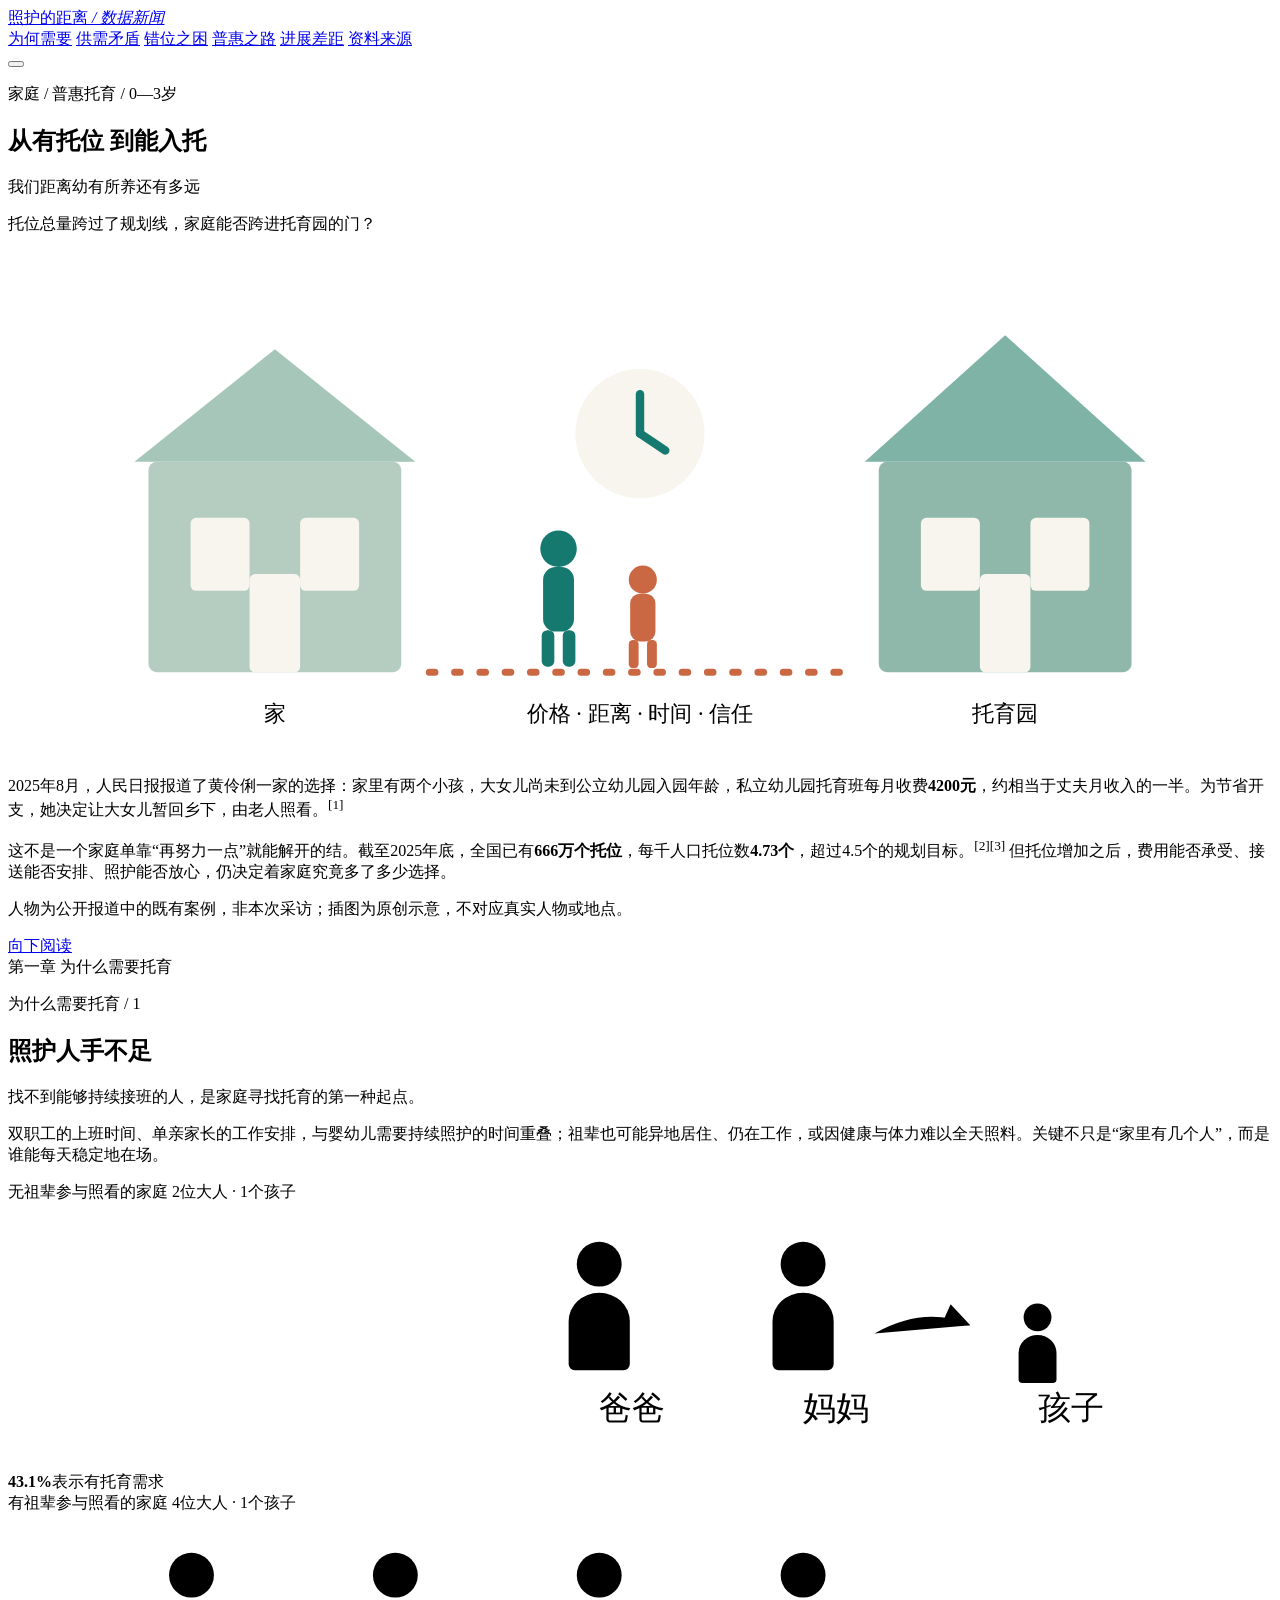
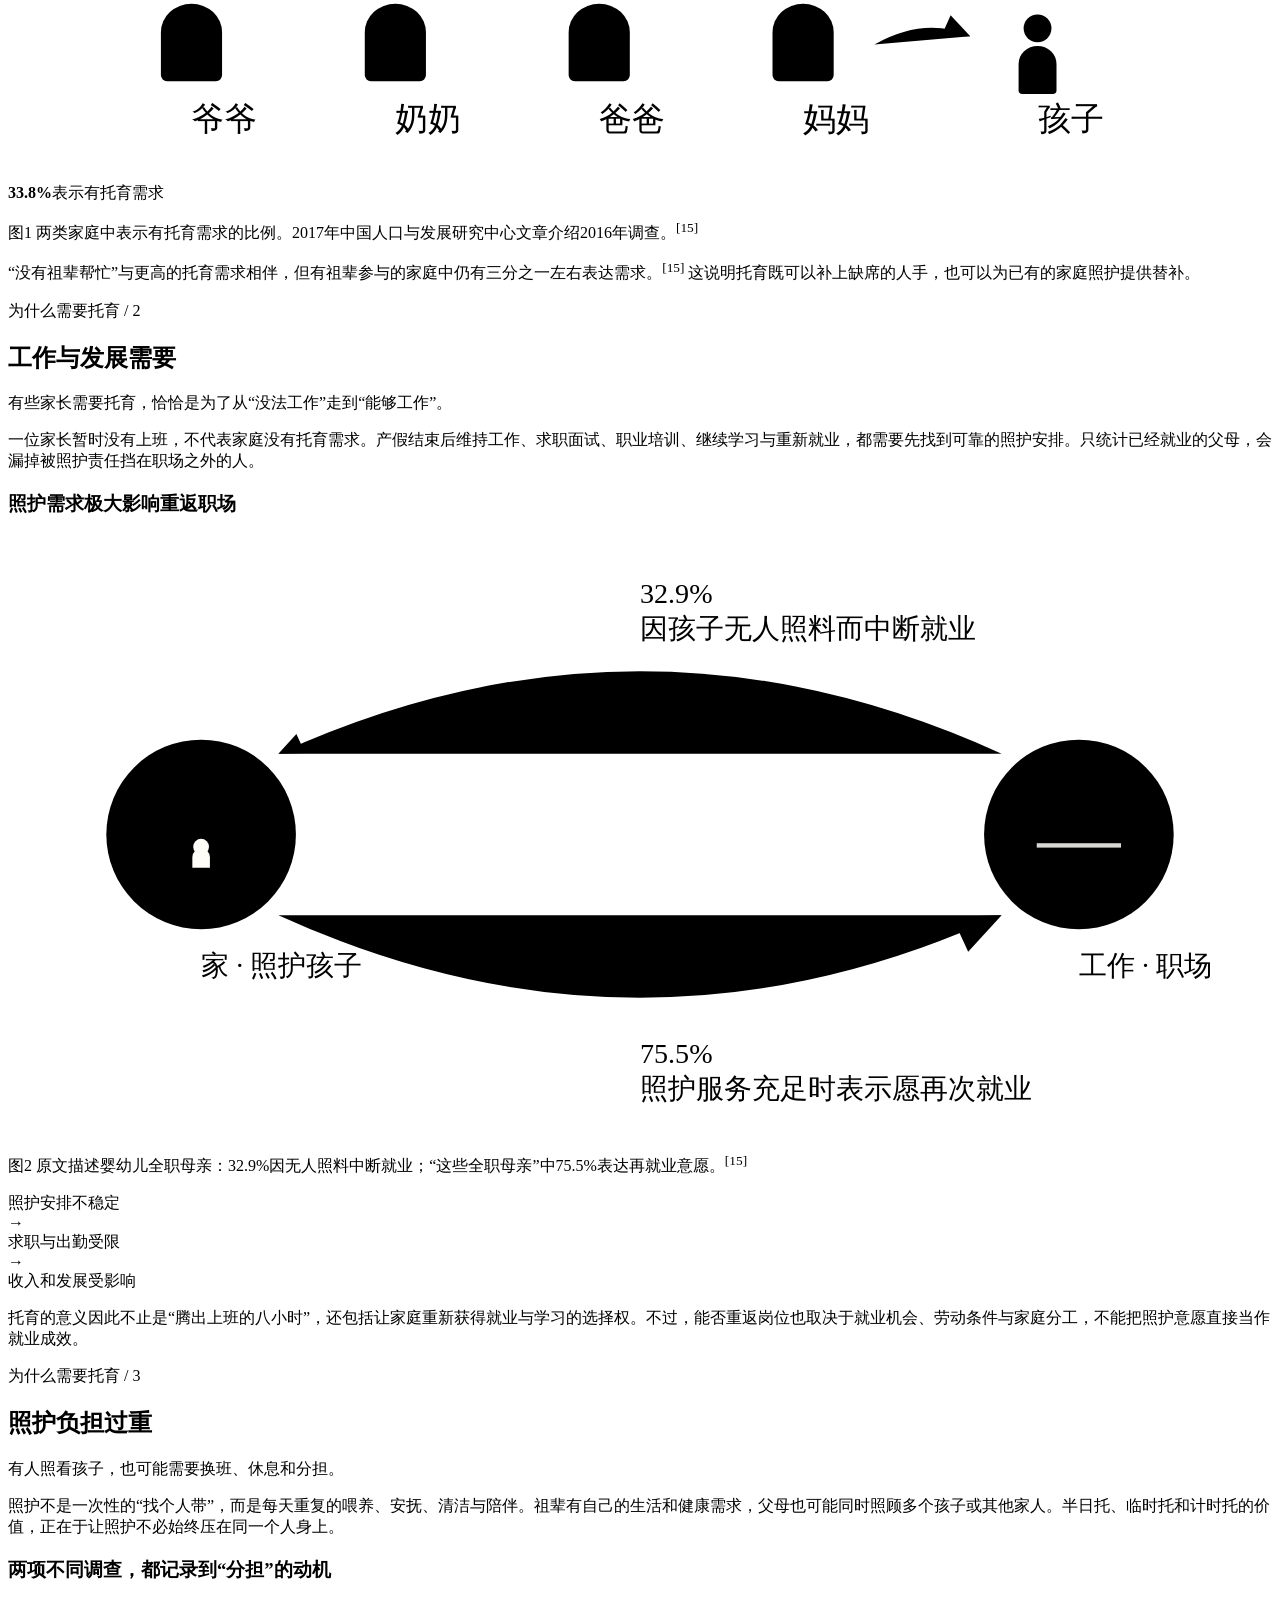
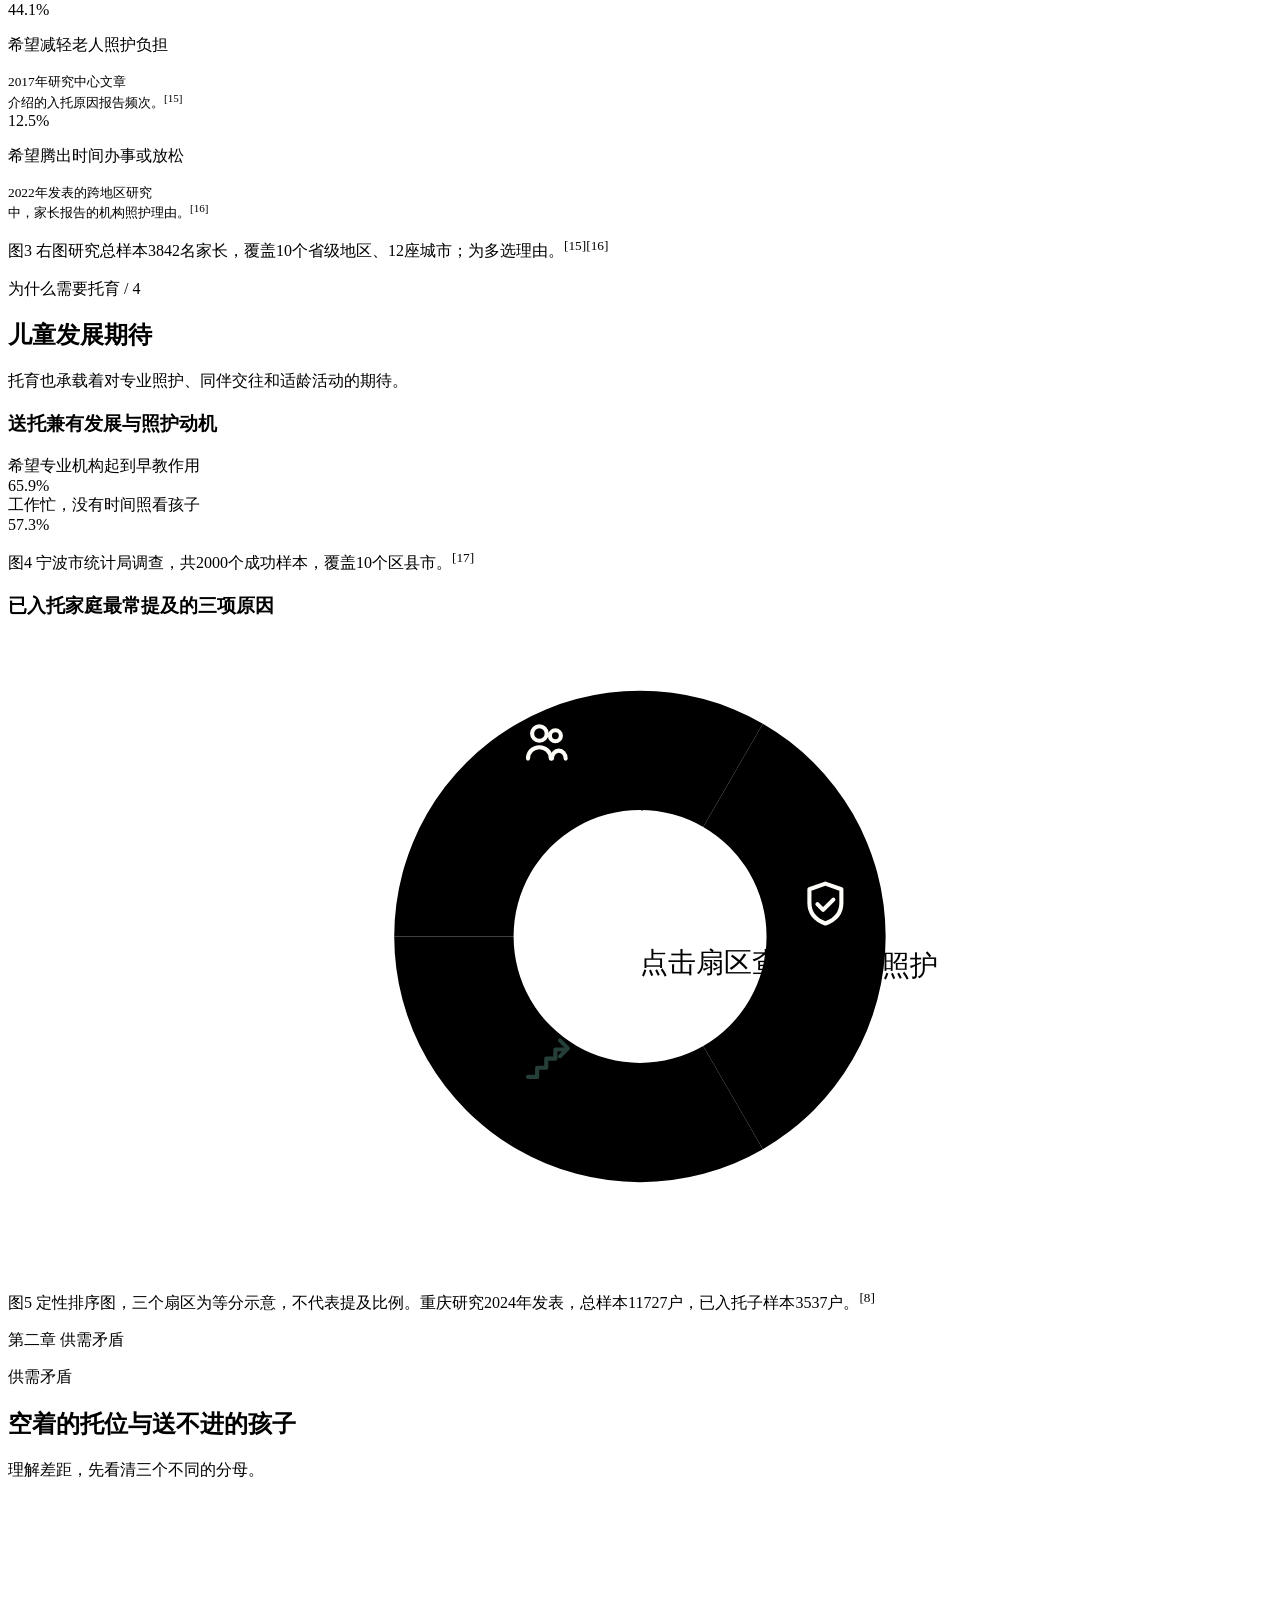
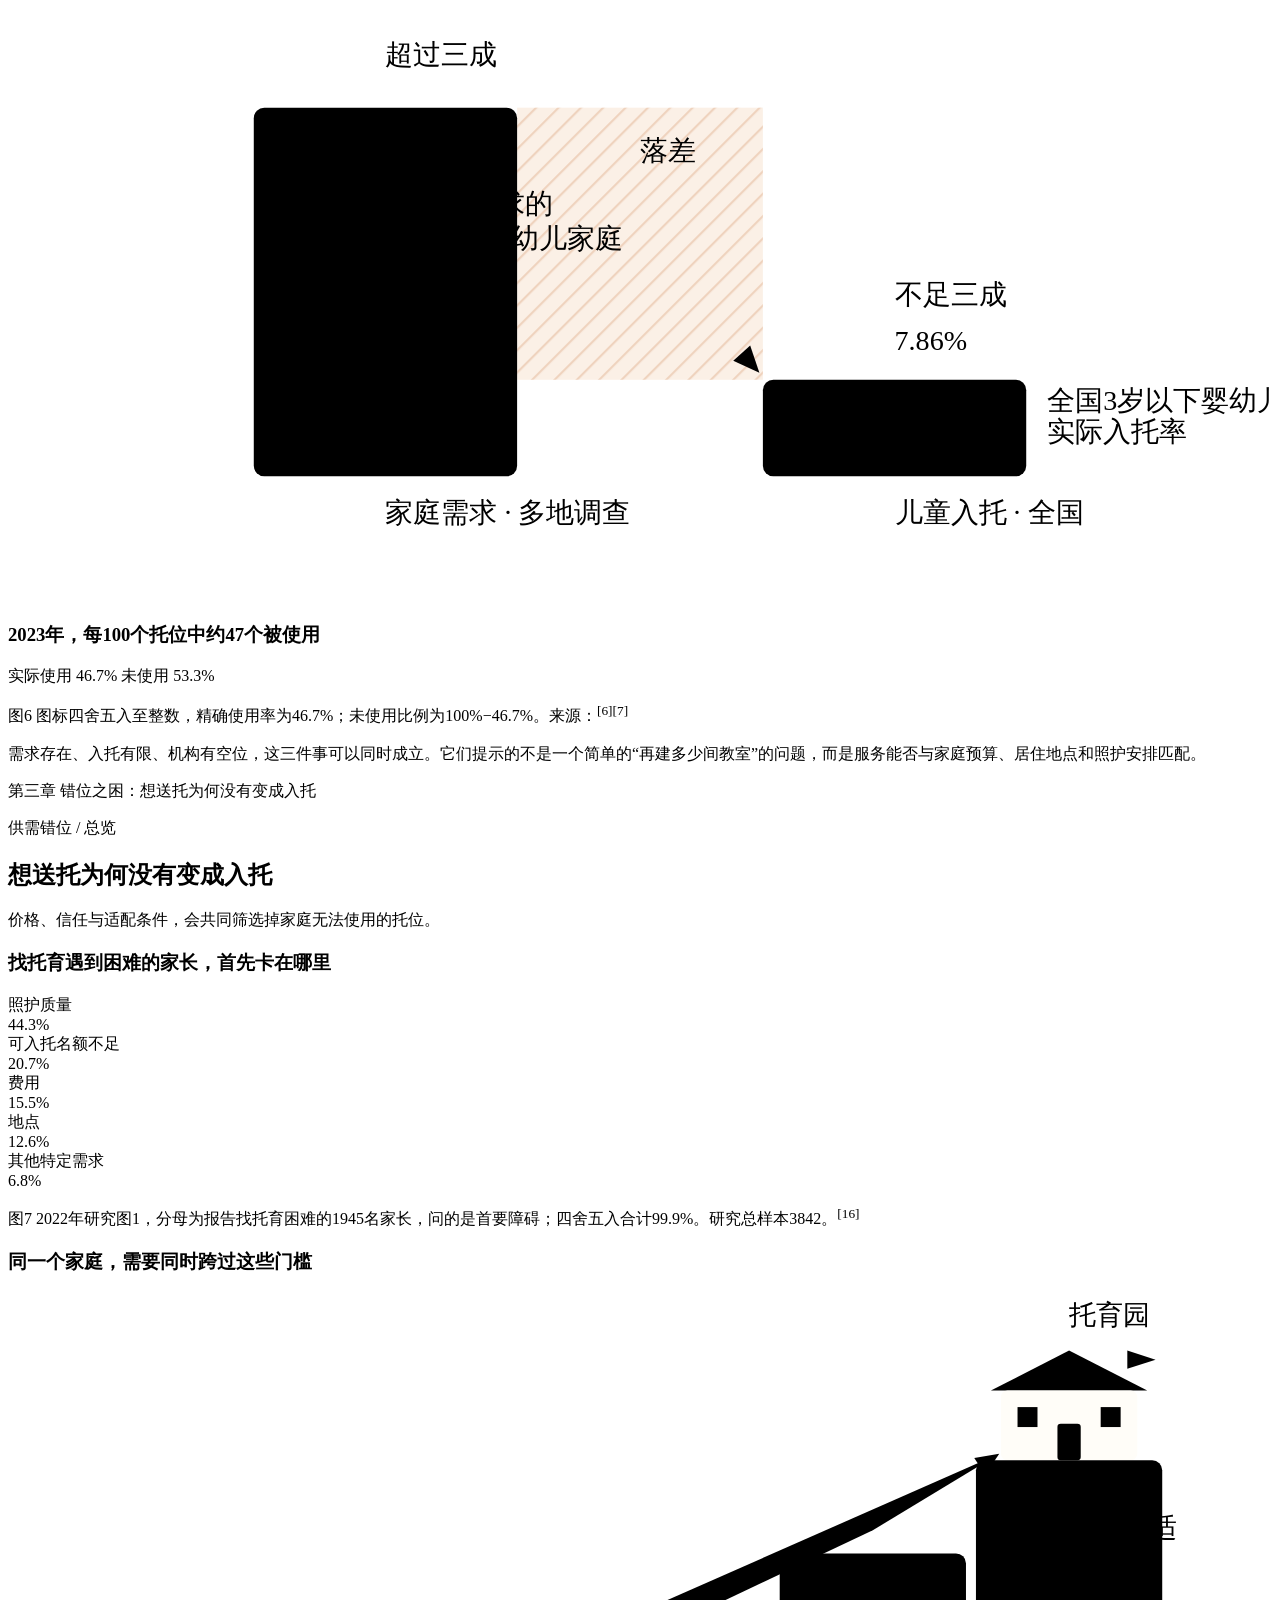
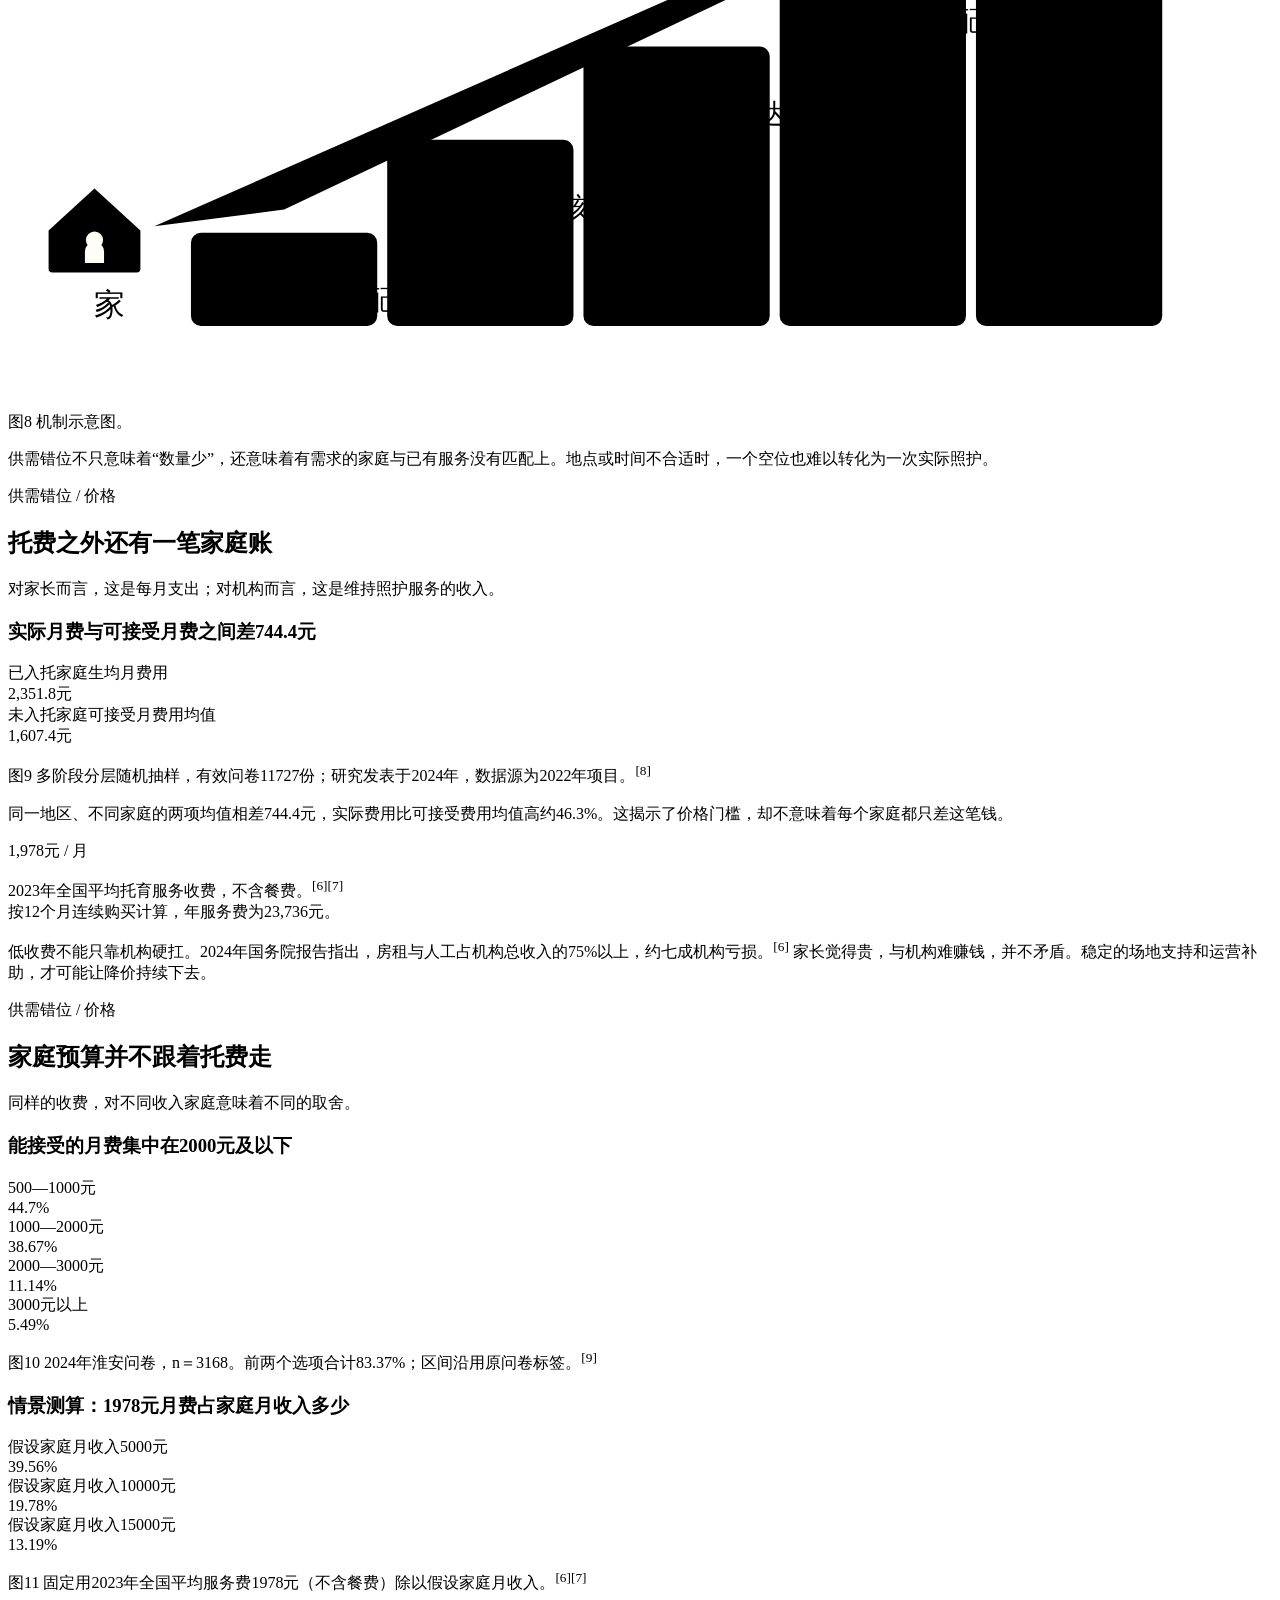
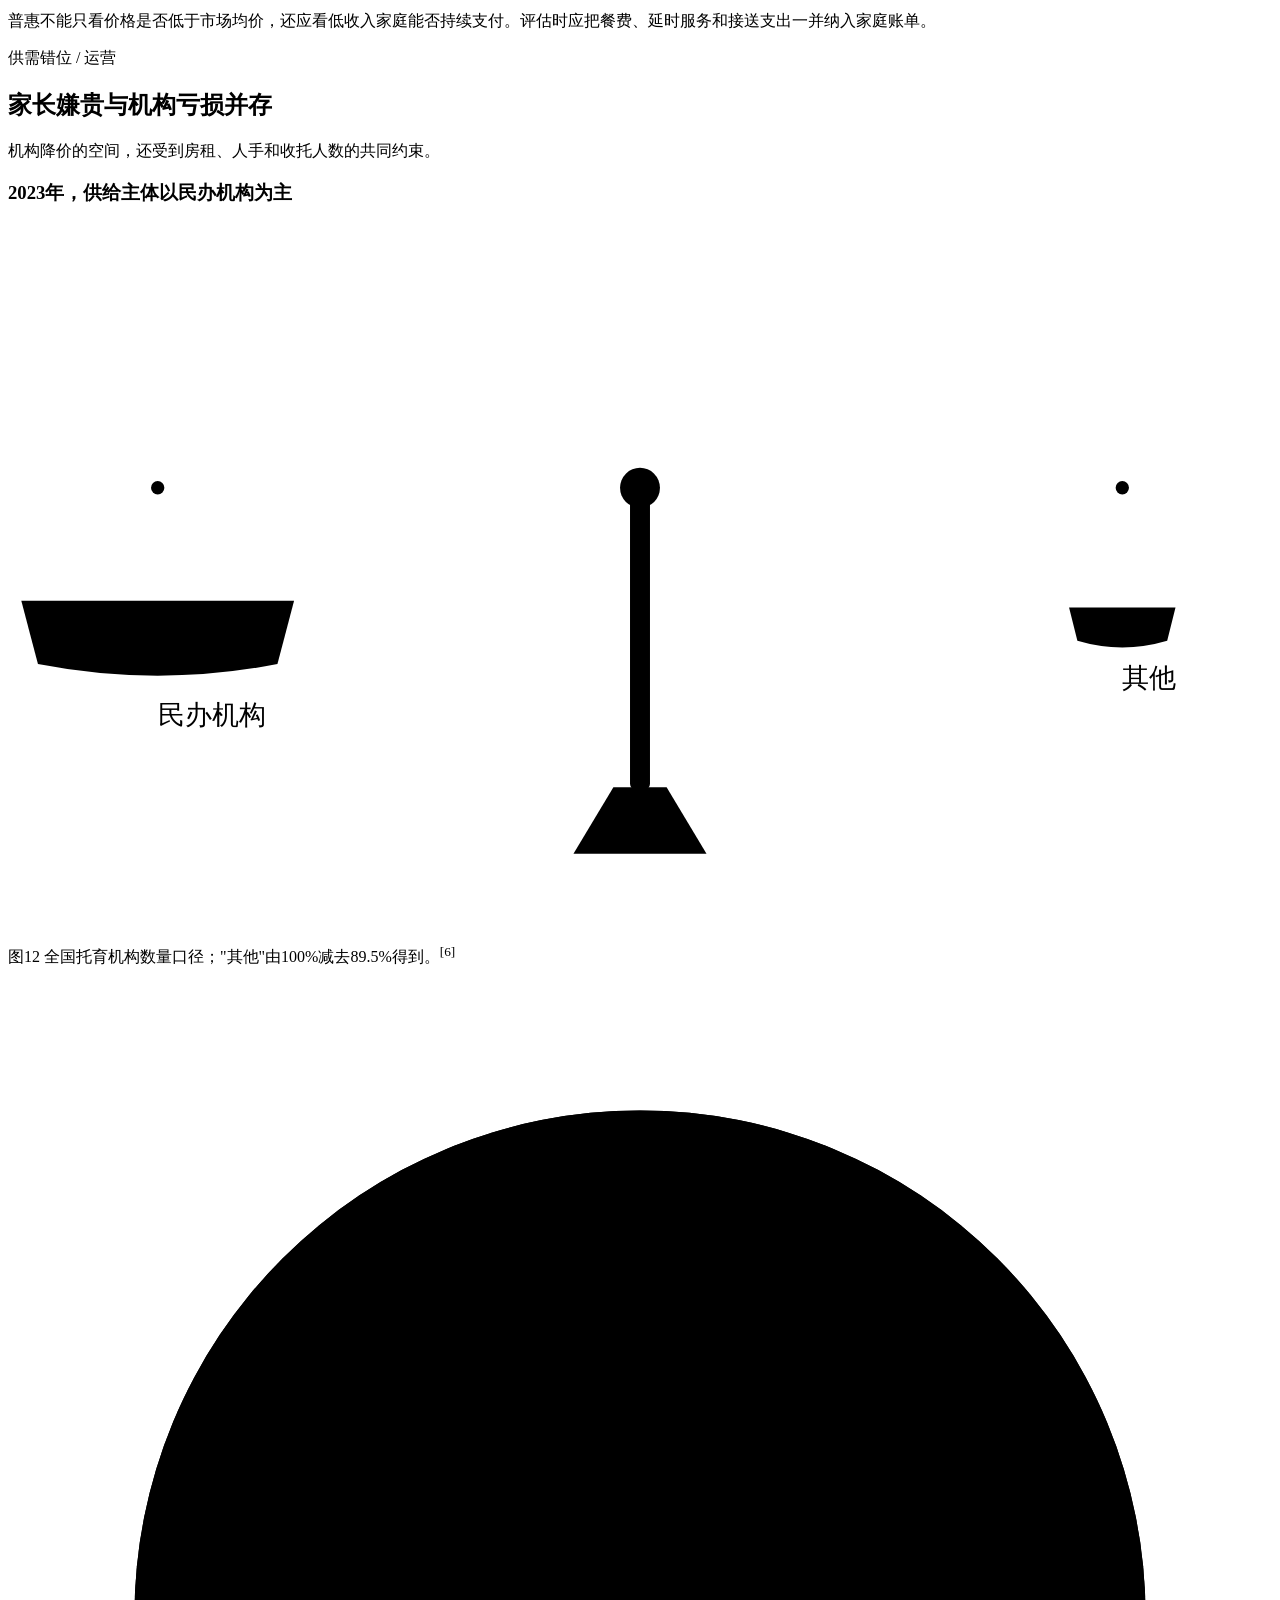
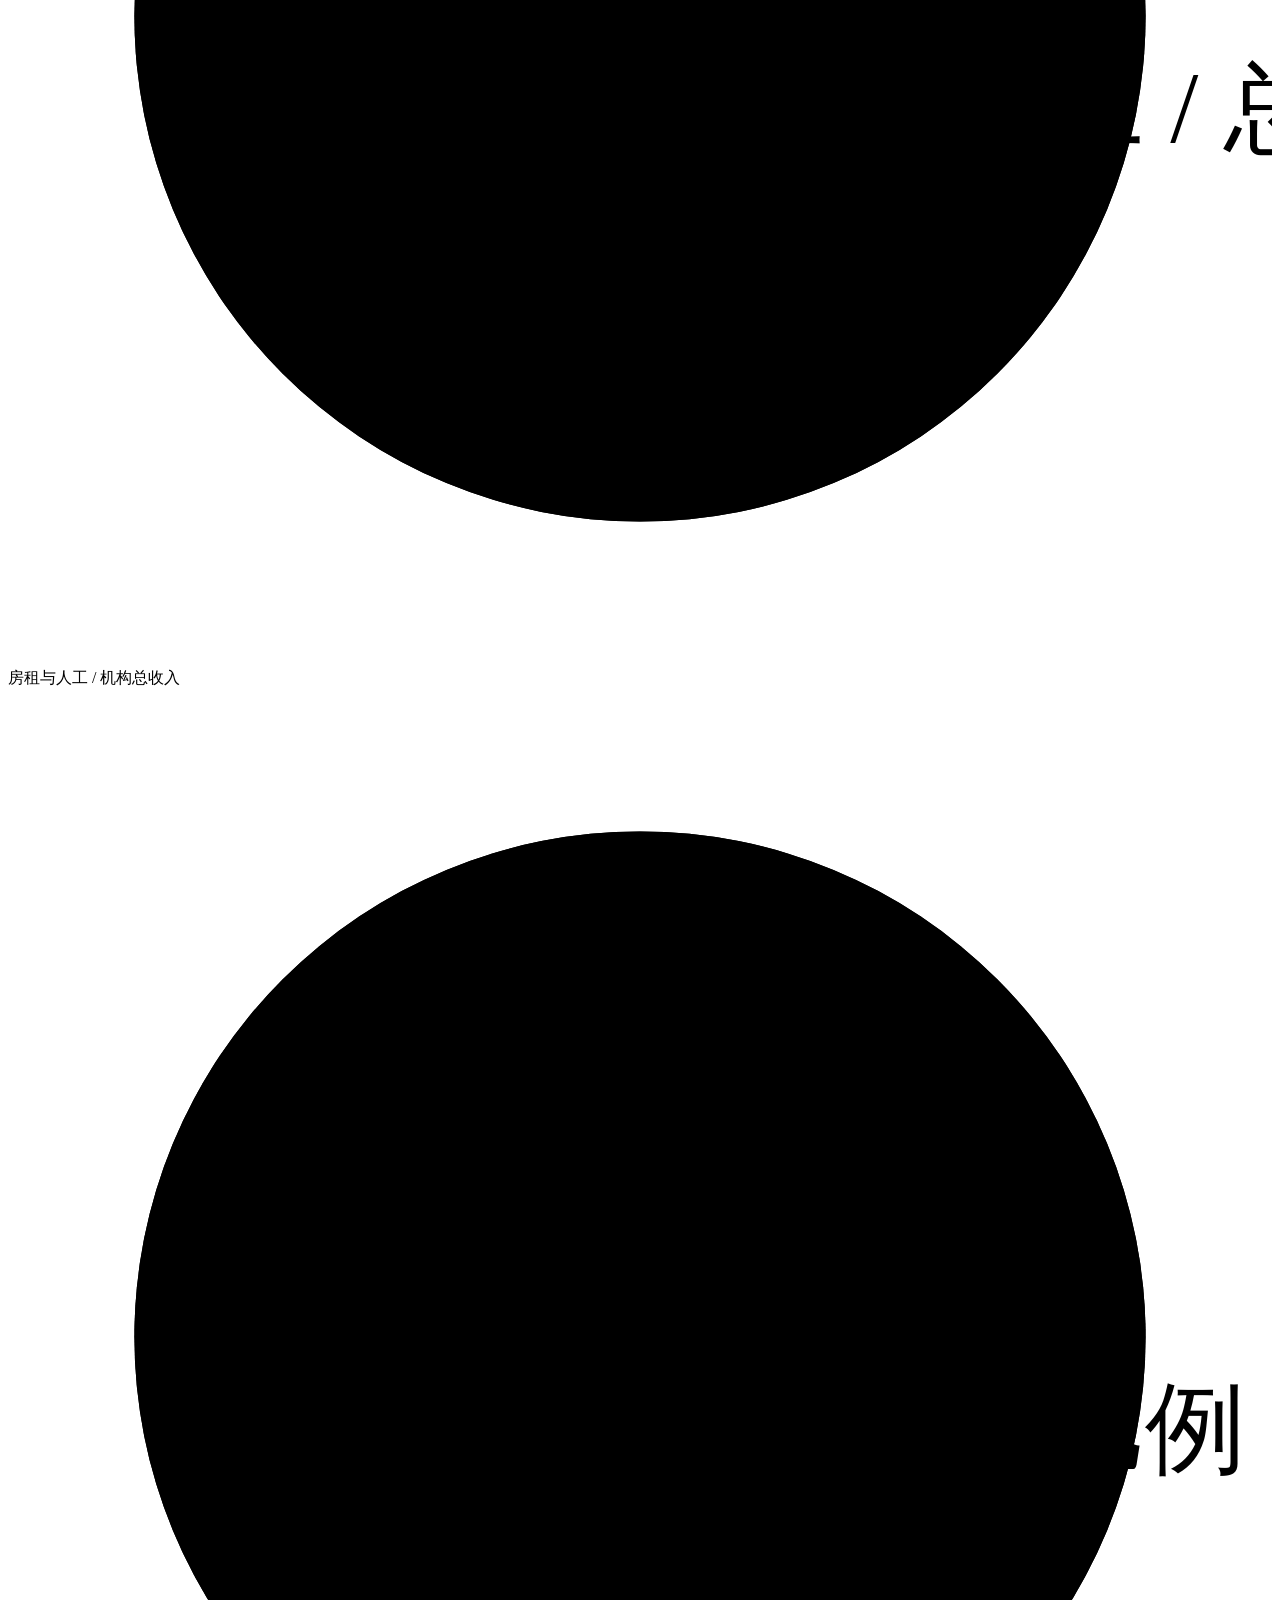
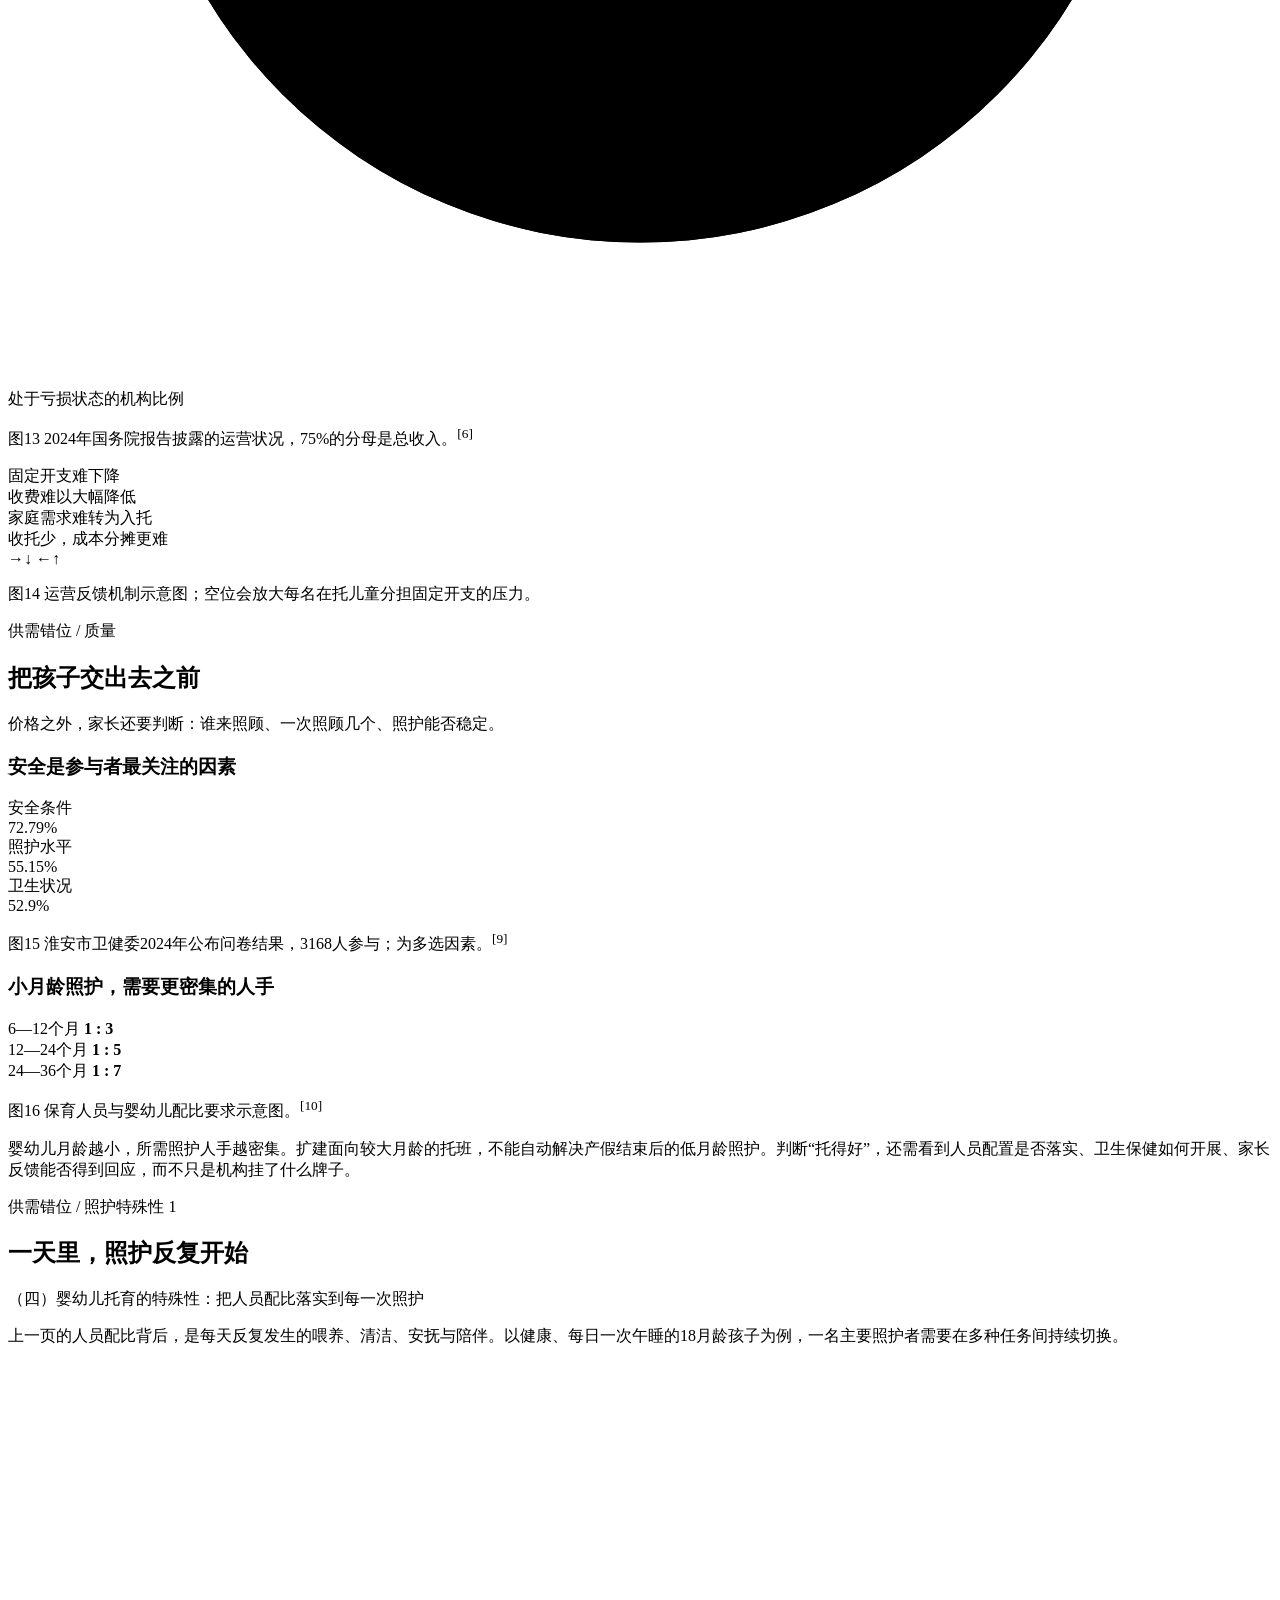
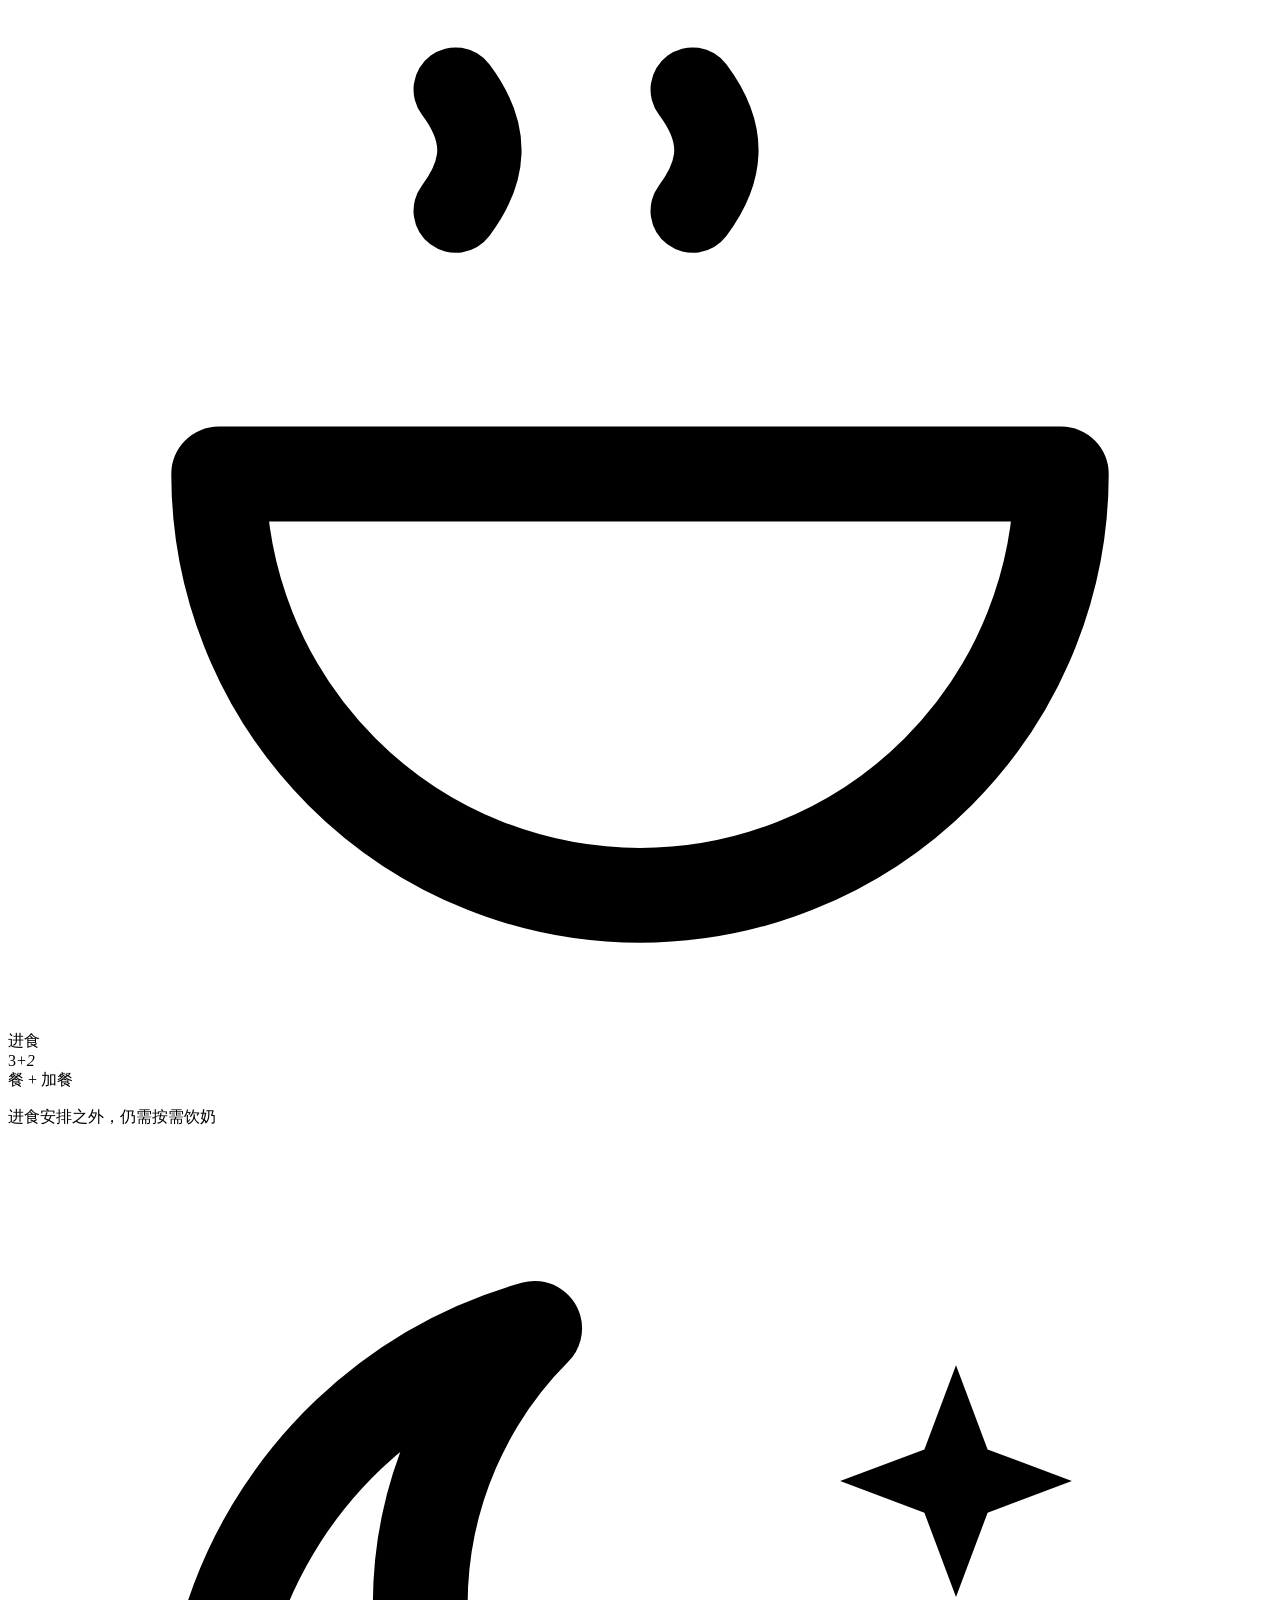
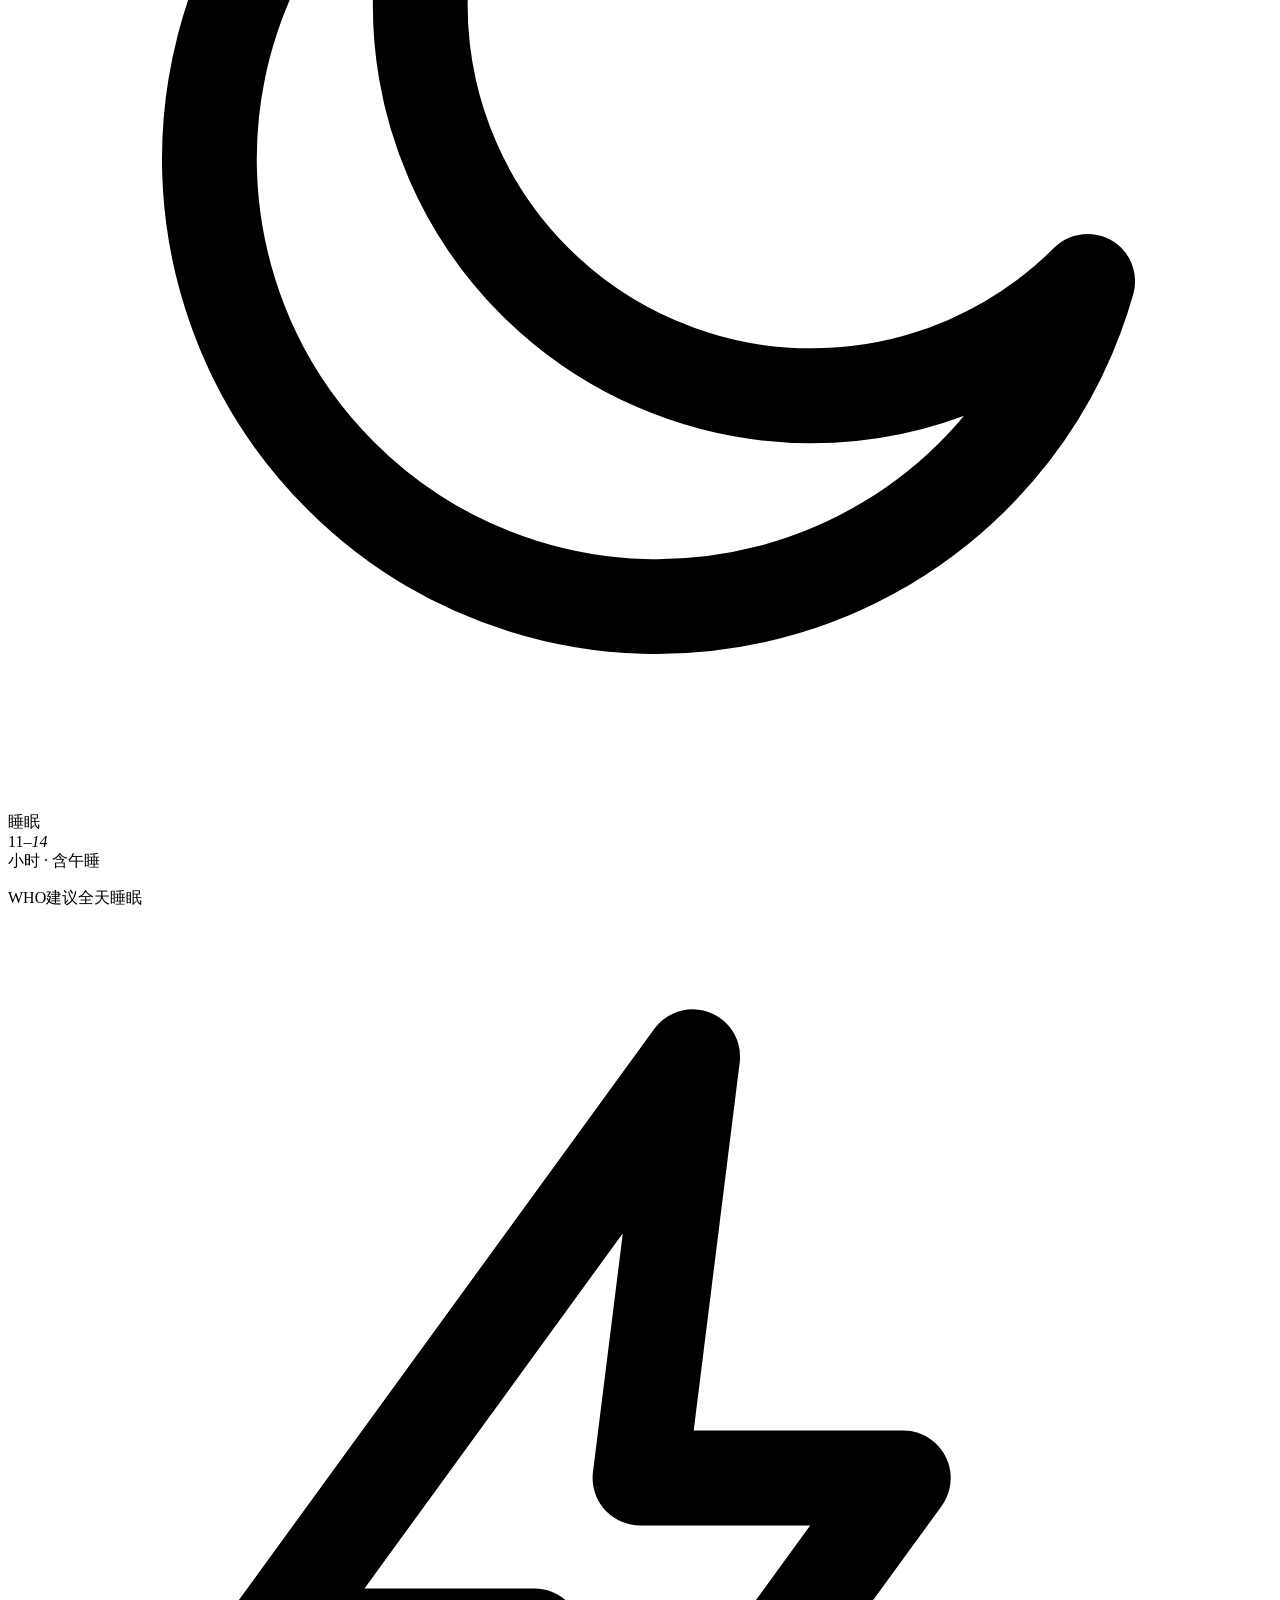
==== index.html @ a197e3c8 "Add files via upload" ====
<!DOCTYPE html>
<html lang="zh-CN">
<head>
<meta charset="UTF-8">
<meta name="viewport" content="width=device-width, initial-scale=1.0">
<title>从有托位到能入托 · 照护的距离 | 数据新闻</title>
<meta name="description" content="托位总量跨过了规划线，家庭能否跨进托育园的门？——关于0—3岁普惠托育的数据新闻。">
<link rel="stylesheet" href="style.css?v=20261009">
</head>
<body>

<!-- ===== 顶部导航 ===== -->
<header class="site-header" id="siteHeader">
  <div class="header-inner">
    <a class="brand" href="#cover">
      <span class="brand-mark"></span>
      <span class="brand-text">照护的距离 <em>/ 数据新闻</em></span>
    </a>
    <nav class="site-nav" id="siteNav">
      <a href="#why">为何需要</a>
      <a href="#gap">供需矛盾</a>
      <a href="#mismatch">错位之困</a>
      <a href="#policy">普惠之路</a>
      <a href="#status">进展差距</a>
      <a href="#sources">资料来源</a>
    </nav>
    <button class="nav-toggle" id="navToggle" aria-label="展开菜单">
      <span></span><span></span><span></span>
    </button>
  </div>
  <div class="progress-bar"><div class="progress-fill" id="progressFill"></div></div>
</header>

<main>

<!-- ===== 封面 ===== -->
<section class="hero" id="cover">
  <div class="container">
    <p class="hero-kicker reveal">家庭 / 普惠托育 / 0—3岁</p>
    <h1 class="hero-title">
      <span class="reveft">从有托位</span>
      <span class="reveft">到能入托</span>
    </h1>
    <p class="hero-sub reveal">我们距离幼有所养还有多远</p>
    <p class="hero-lede reveal">托位总量跨过了规划线，家庭能否跨进托育园的门？</p>

    <div class="hero-illu reveal">
      <svg viewBox="0 0 900 360" role="img" aria-label="家与托育园之间隔着价格、距离、时间与信任">
        <!-- 家 -->
        <g class="svg-home-l">
          <polygon points="90,150 190,70 290,150" fill="#A5C6B8"/>
          <rect x="100" y="150" width="180" height="150" rx="6" fill="#B4CDC0"/>
          <rect x="130" y="190" width="42" height="52" rx="4" fill="#F8F5EE"/>
          <rect x="208" y="190" width="42" height="52" rx="4" fill="#F8F5EE"/>
          <rect x="172" y="230" width="36" height="70" rx="4" fill="#F8F5EE"/>
          <text x="190" y="335" text-anchor="middle" class="svg-cap">家</text>
        </g>
        <!-- 托育园 -->
        <g>
          <polygon points="610,150 710,60 810,150" fill="#7FB3A5"/>
          <rect x="620" y="150" width="180" height="150" rx="6" fill="#8FB8AA"/>
          <rect x="650" y="190" width="42" height="52" rx="4" fill="#F8F5EE"/>
          <rect x="728" y="190" width="42" height="52" rx="4" fill="#F8F5EE"/>
          <rect x="692" y="230" width="36" height="70" rx="4" fill="#F8F5EE"/>
          <text x="710" y="335" text-anchor="middle" class="svg-cap">托育园</text>
        </g>
        <!-- 时钟 -->
        <circle cx="450" cy="130" r="46" fill="#F8F5EE"/>
        <line x1="450" y1="130" x2="450" y2="102" stroke="#16796F" stroke-width="6" stroke-linecap="round"/>
        <line x1="450" y1="130" x2="468" y2="142" stroke="#16796F" stroke-width="6" stroke-linecap="round"/>
        <!-- 成人与孩子 -->
        <g>
          <circle cx="392" cy="212" r="13" fill="#16796F"/>
          <rect x="381" y="225" width="22" height="46" rx="9" fill="#16796F"/>
          <rect x="380" y="270" width="9" height="26" rx="4" fill="#16796F"/>
          <rect x="395" y="270" width="9" height="26" rx="4" fill="#16796F"/>
        </g>
        <g>
          <circle cx="452" cy="234" r="10" fill="#C96842"/>
          <rect x="443" y="244" width="18" height="34" rx="7" fill="#C96842"/>
          <rect x="442" y="277" width="7" height="20" rx="3" fill="#C96842"/>
          <rect x="455" y="277" width="7" height="20" rx="3" fill="#C96842"/>
        </g>
        <!-- 虚线路径 -->
        <line x1="300" y1="300" x2="600" y2="300" stroke="#C96842" stroke-width="5" stroke-dasharray="4 14" stroke-linecap="round"/>
        <text x="450" y="335" text-anchor="middle" class="svg-cap-dark">价格 · 距离 · 时间 · 信任</text>
      </svg>
    </div>

    <div class="hero-body reveal">
      <p>2025年8月，人民日报报道了黄伶俐一家的选择：家里有两个小孩，大女儿尚未到公立幼儿园入园年龄，私立幼儿园托育班每月收费<strong>4200元</strong>，约相当于丈夫月收入的一半。为节省开支，她决定让大女儿暂回乡下，由老人照看。<sup>[1]</sup></p>
      <p>这不是一个家庭单靠“再努力一点”就能解开的结。截至2025年底，全国已有<strong>666万个托位</strong>，每千人口托位数<strong>4.73个</strong>，超过4.5个的规划目标。<sup>[2][3]</sup> 但托位增加之后，费用能否承受、接送能否安排、照护能否放心，仍决定着家庭究竟多了多少选择。</p>
    </div>
    <p class="hero-note reveal">人物为公开报道中的既有案例，非本次采访；插图为原创示意，不对应真实人物或地点。</p>

    <a class="scroll-hint" href="#why"><span>向下阅读</span></a>
  </div>
</section>

<!-- ===== 章节：为什么需要托育 ===== -->
<div class="chapter-tag reveal" id="why"><div class="container"><span>第一章</span> 为什么需要托育</div></div>

<!-- 1 照护人手不足 -->
<section class="page-section">
  <div class="container narrow">
    <p class="sec-eyebrow reveal">为什么需要托育 / 1</p>
    <h2 class="sec-title reveal">照护人手不足</h2>
    <p class="sec-sub reveal">找不到能够持续接班的人，是家庭寻找托育的第一种起点。</p>
    <p class="sec-para reveal">双职工的上班时间、单亲家长的工作安排，与婴幼儿需要持续照护的时间重叠；祖辈也可能异地居住、仍在工作，或因健康与体力难以全天照料。关键不只是“家里有几个人”，而是谁能每天稳定地在场。</p>

    <div class="family-compare reveal">
      <div class="fam-card orange-fam" tabindex="0" aria-label="无祖辈参与照看的家庭：爸爸妈妈两位大人看护一个孩子，43.1%表示有托育需求">
        <div class="fam-head">
          <span class="fam-name">无祖辈参与照看的家庭</span>
          <span class="fam-ratio">2位大人 · 1个孩子</span>
        </div>
        <div class="fam-body">
          <svg class="fam-svg" viewBox="0 0 620 130" role="img" aria-hidden="true">
            <path class="fam-arrow" d="M425,64 Q450,50 472,60"/>
            <polygon class="fam-arrowhead" transform="translate(472,60) rotate(24)" points="0,0 -13,-5.5 -13,5.5"/>
            <g transform="translate(290,46)">
              <circle class="fam-adult-o" cx="0" cy="-16" r="11"/>
              <path class="fam-adult-o" d="M-15,33 v-21 a15,14 0 0 1 30,0 v21 a3,3 0 0 1 -3,3 h-24 a3,3 0 0 1 -3,-3 z"/>
            </g>
            <text class="fam-lbl" x="290" y="106">爸爸</text>
            <g transform="translate(390,46)">
              <circle class="fam-adult-o" cx="0" cy="-16" r="11"/>
              <path class="fam-adult-o" d="M-15,33 v-21 a15,14 0 0 1 30,0 v21 a3,3 0 0 1 -3,3 h-24 a3,3 0 0 1 -3,-3 z"/>
            </g>
            <text class="fam-lbl" x="390" y="106">妈妈</text>
            <g transform="translate(505,66) scale(0.62)">
              <circle class="fam-child-o" cx="0" cy="-16" r="11"/>
              <path class="fam-child-o" d="M-15,33 v-21 a15,14 0 0 1 30,0 v21 a3,3 0 0 1 -3,3 h-24 a3,3 0 0 1 -3,-3 z"/>
            </g>
            <text class="fam-lbl" x="505" y="106">孩子</text>
          </svg>
          <div class="fam-pct"><b>43.1%</b><span>表示有托育需求</span></div>
        </div>
      </div>
      <div class="fam-card teal-fam" tabindex="0" aria-label="有祖辈参与照看的家庭：爷爷奶奶爸爸妈妈四位大人看护一个孩子，33.8%表示有托育需求">
        <div class="fam-head">
          <span class="fam-name">有祖辈参与照看的家庭</span>
          <span class="fam-ratio">4位大人 · 1个孩子</span>
        </div>
        <div class="fam-body">
          <svg class="fam-svg" viewBox="0 0 620 130" role="img" aria-hidden="true">
            <path class="fam-arrow" d="M425,64 Q450,50 472,60"/>
            <polygon class="fam-arrowhead" transform="translate(472,60) rotate(24)" points="0,0 -13,-5.5 -13,5.5"/>
            <g transform="translate(90,46)">
              <circle class="fam-grand" cx="0" cy="-16" r="11"/>
              <path class="fam-grand" d="M-15,33 v-21 a15,14 0 0 1 30,0 v21 a3,3 0 0 1 -3,3 h-24 a3,3 0 0 1 -3,-3 z"/>
            </g>
            <text class="fam-lbl" x="90" y="106">爷爷</text>
            <g transform="translate(190,46)">
              <circle class="fam-grand" cx="0" cy="-16" r="11"/>
              <path class="fam-grand" d="M-15,33 v-21 a15,14 0 0 1 30,0 v21 a3,3 0 0 1 -3,3 h-24 a3,3 0 0 1 -3,-3 z"/>
            </g>
            <text class="fam-lbl" x="190" y="106">奶奶</text>
            <g transform="translate(290,46)">
              <circle class="fam-adult-t" cx="0" cy="-16" r="11"/>
              <path class="fam-adult-t" d="M-15,33 v-21 a15,14 0 0 1 30,0 v21 a3,3 0 0 1 -3,3 h-24 a3,3 0 0 1 -3,-3 z"/>
            </g>
            <text class="fam-lbl" x="290" y="106">爸爸</text>
            <g transform="translate(390,46)">
              <circle class="fam-adult-t" cx="0" cy="-16" r="11"/>
              <path class="fam-adult-t" d="M-15,33 v-21 a15,14 0 0 1 30,0 v21 a3,3 0 0 1 -3,3 h-24 a3,3 0 0 1 -3,-3 z"/>
            </g>
            <text class="fam-lbl" x="390" y="106">妈妈</text>
            <g transform="translate(505,66) scale(0.62)">
              <circle class="fam-child-t" cx="0" cy="-16" r="11"/>
              <path class="fam-child-t" d="M-15,33 v-21 a15,14 0 0 1 30,0 v21 a3,3 0 0 1 -3,3 h-24 a3,3 0 0 1 -3,-3 z"/>
            </g>
            <text class="fam-lbl" x="505" y="106">孩子</text>
          </svg>
          <div class="fam-pct"><b>33.8%</b><span>表示有托育需求</span></div>
        </div>
      </div>
    </div>
    <p class="chart-note reveal">图1 两类家庭中表示有托育需求的比例。2017年中国人口与发展研究中心文章介绍2016年调查。<sup>[15]</sup></p>

    <p class="sec-para reveal">“没有祖辈帮忙”与更高的托育需求相伴，但有祖辈参与的家庭中仍有三分之一左右表达需求。<sup>[15]</sup> 这说明托育既可以补上缺席的人手，也可以为已有的家庭照护提供替补。</p>
  </div>
</section>

<!-- 2 工作与发展需要 -->
<section class="page-section alt-bg">
  <div class="container narrow">
    <p class="sec-eyebrow reveal">为什么需要托育 / 2</p>
    <h2 class="sec-title reveal">工作与发展需要</h2>
    <p class="sec-sub reveal">有些家长需要托育，恰恰是为了从“没法工作”走到“能够工作”。</p>
    <p class="sec-para reveal">一位家长暂时没有上班，不代表家庭没有托育需求。产假结束后维持工作、求职面试、职业培训、继续学习与重新就业，都需要先找到可靠的照护安排。只统计已经就业的父母，会漏掉被照护责任挡在职场之外的人。</p>

    <h3 class="chart-title reveal">照护需求极大影响重返职场</h3>
    <div class="hw-flow reveal" id="hwFlow">
      <svg class="hw-svg" viewBox="0 0 720 340" role="img" aria-label="家与工作之间的流向图：32.9%因无人照料中断就业从工作回到家中，75.5%愿在照护充足时从家中重返工作；箭头粗细对应比例大小">
        <!-- 上弧：工作 → 家（中断就业 32.9%，细） -->
        <g class="hw-arrow hw-leave" data-k="leave" tabindex="0" role="button" aria-label="中断就业：32.9%因孩子无人照料而从工作回到家中，点击查看口径">
          <path class="hw-arc" pathLength="1" d="M566,124 Q360,30 154,124"/>
          <polygon class="hw-head" transform="translate(154,124) rotate(155.6)" points="0,0 -14,-6 -14,6"/>
          <text class="hw-num" x="360" y="38">32.9%</text>
          <text class="hw-cap" x="360" y="58">因孩子无人照料而中断就业</text>
        </g>
        <!-- 下弧：家 → 工作（再次就业 75.5%，粗） -->
        <g class="hw-arrow hw-return" data-k="back" tabindex="0" role="button" aria-label="再次就业：75.5%在照护服务充足时愿从家中重返工作，点击查看口径">
          <path class="hw-arc" pathLength="1" d="M154,216 Q360,310 566,216"/>
          <polygon class="hw-head" transform="translate(566,216) rotate(-24.6)" points="0,0 -26,-11 -26,11"/>
          <text class="hw-num" x="360" y="300">75.5%</text>
          <text class="hw-cap" x="360" y="320">照护服务充足时表示愿再次就业</text>
        </g>
        <!-- 原点：家（照护孩子） -->
        <g class="hw-node">
          <circle class="hw-node-bg" cx="110" cy="170" r="54"/>
          <g transform="translate(110,168)">
            <path class="hw-ico" d="M-24,4 L0,-18 L24,4 V24 a2,2 0 0 1 -2,2 h-44 a2,2 0 0 1 -2,-2 z"/>
            <circle cx="0" cy="9" r="4.5" fill="#FFFDF8"/>
            <path d="M-5,21 v-6 a5,5 0 0 1 10,0 v6 z" fill="#FFFDF8"/>
          </g>
          <text class="hw-node-lbl" x="110" y="250">家 · 照护孩子</text>
        </g>
        <!-- 原点：工作（职场） -->
        <g class="hw-node">
          <circle class="hw-node-bg" cx="610" cy="170" r="54"/>
          <g transform="translate(610,168)">
            <path class="hw-ico" d="M-24,-2 h48 v22 a3,3 0 0 1 -3,3 h-42 a3,3 0 0 1 -3,-3 z"/>
            <path class="hw-ico" d="M-8,-2 v-6 a3,3 0 0 1 3,-3 h10 a3,3 0 0 1 3,3 v6 h-4.5 v-4 a1.5,1.5 0 0 0 -1.5,-1.5 h-4 a1.5,1.5 0 0 0 -1.5,1.5 v4 z"/>
            <rect x="-24" y="7" width="48" height="2.5" fill="#FFFDF8" opacity=".85"/>
          </g>
          <text class="hw-node-lbl" x="610" y="250">工作 · 职场</text>
        </g>
      </svg>
      <div class="hw-detail" id="hwDetail"></div>
    </div>
    <p class="chart-note reveal">图2 原文描述婴幼儿全职母亲：32.9%因无人照料中断就业；“这些全职母亲”中75.5%表达再就业意愿。<sup>[15]</sup></p>

    <div class="flow-chain reveal">
      <div class="flow-node beige">照护安排不稳定</div>
      <div class="flow-arrow">→</div>
      <div class="flow-node beige">求职与出勤受限</div>
      <div class="flow-arrow">→</div>
      <div class="flow-node beige">收入和发展受影响</div>
    </div>

    <p class="sec-para reveal">托育的意义因此不止是“腾出上班的八小时”，还包括让家庭重新获得就业与学习的选择权。不过，能否重返岗位也取决于就业机会、劳动条件与家庭分工，不能把照护意愿直接当作就业成效。</p>
  </div>
</section>

<!-- 3 照护负担过重 -->
<section class="page-section">
  <div class="container narrow">
    <p class="sec-eyebrow reveal">为什么需要托育 / 3</p>
    <h2 class="sec-title reveal">照护负担过重</h2>
    <p class="sec-sub reveal">有人照看孩子，也可能需要换班、休息和分担。</p>
    <p class="sec-para reveal">照护不是一次性的“找个人带”，而是每天重复的喂养、安抚、清洁与陪伴。祖辈有自己的生活和健康需求，父母也可能同时照顾多个孩子或其他家人。半日托、临时托和计时托的价值，正在于让照护不必始终压在同一个人身上。</p>

    <h3 class="chart-title reveal">两项不同调查，都记录到“分担”的动机</h3>
    <div class="stat-two reveal">
      <div class="stat-card sage big-stat">
        <div class="stat-num">44.1%</div>
        <p>希望减轻老人照护负担</p>
        <small>2017年研究中心文章<br>介绍的入托原因报告频次。<sup>[15]</sup></small>
      </div>
      <div class="stat-card beige big-stat">
        <div class="stat-num orange">12.5%</div>
        <p>希望腾出时间办事或放松</p>
        <small>2022年发表的跨地区研究<br>中，家长报告的机构照护理由。<sup>[16]</sup></small>
      </div>
    </div>
    <p class="chart-note reveal">图3 右图研究总样本3842名家长，覆盖10个省级地区、12座城市；为多选理由。<sup>[15][16]</sup></p>
  </div>
</section>

<!-- 4 儿童发展期待 -->
<section class="page-section alt-bg">
  <div class="container narrow">
    <p class="sec-eyebrow reveal">为什么需要托育 / 4</p>
    <h2 class="sec-title reveal">儿童发展期待</h2>
    <p class="sec-sub reveal">托育也承载着对专业照护、同伴交往和适龄活动的期待。</p>

    <h3 class="chart-title reveal">送托兼有发展与照护动机</h3>
    <div class="bar-chart reveal">
      <div class="bar-row">
        <div class="bar-label">希望专业机构起到早教作用</div>
        <div class="bar-track"><div class="bar-fill teal" style="--w:100%"></div></div>
        <div class="bar-val teal">65.9%</div>
      </div>
      <div class="bar-row">
        <div class="bar-label">工作忙，没有时间照看孩子</div>
        <div class="bar-track"><div class="bar-fill orange" style="--w:87%"></div></div>
        <div class="bar-val orange">57.3%</div>
      </div>
    </div>
    <p class="chart-note reveal">图4 宁波市统计局调查，共2000个成功样本，覆盖10个区县市。<sup>[17]</sup></p>

    <h3 class="chart-title reveal">已入托家庭最常提及的三项原因</h3>
    <div class="pie-chart reveal" id="reasonPie">
      <svg class="pie-svg" viewBox="0 0 720 360" role="img" aria-label="三项原因圆饼图：社交互动、科学照护、入园准备；扇区等分仅表示排序，点击扇区查看说明">
        <g class="pie-seg" data-k="social" tabindex="0" role="button" aria-label="第一位：社交互动，点击查看说明">
          <path class="pie-path" fill="var(--teal)" d="M220,170 A140,140 0 0 1 430,48.8 L396,107.6 A72,72 0 0 0 288,170 Z"/>
          <g class="pie-ico" transform="translate(291,44) scale(1.3)" fill="none" stroke="#FFFDF8" stroke-width="1.8">
            <circle cx="9" cy="8" r="3.2"/><circle cx="16" cy="9" r="2.4"/>
            <path d="M4 19c0-3 2.4-5 5-5s5 2 5 5" stroke-linecap="round"/>
            <path d="M14.5 19c0-2 1.4-3.5 3-3.5s3 1.5 3 3.5" stroke-linecap="round"/>
          </g>
          <text class="pie-lbl" x="307" y="96">社交互动</text>
        </g>
        <g class="pie-seg" data-k="care" tabindex="0" role="button" aria-label="第二位：科学照护，点击查看说明">
          <path class="pie-path" fill="var(--orange)" d="M430,48.8 A140,140 0 0 1 430,291.2 L396,232.4 A72,72 0 0 0 396,107.6 Z"/>
          <g class="pie-ico" transform="translate(450,136) scale(1.3)" fill="none" stroke="#FFFDF8" stroke-width="1.8" stroke-linejoin="round">
            <path d="M12 3l7 2.5v6c0 4.5-3 7.5-7 9-4-1.5-7-4.5-7-9v-6L12 3z"/>
            <path d="M8.5 12l2.5 2.5 4.5-4.5" stroke-linecap="round"/>
          </g>
          <text class="pie-lbl" x="466" y="192">科学照护</text>
        </g>
        <g class="pie-seg" data-k="prep" tabindex="0" role="button" aria-label="第三位：入园准备，点击查看说明">
          <path class="pie-path" fill="var(--sage-3)" d="M430,291.2 A140,140 0 0 1 220,170 L288,170 A72,72 0 0 0 396,232.4 Z"/>
          <g class="pie-ico" transform="translate(291,224) scale(1.3)" fill="none" stroke="#263E38" stroke-width="1.8" stroke-linecap="round" stroke-linejoin="round">
            <path d="M4 20h4v-4h4v-4h4V8h4"/>
            <path d="M18 4l3.5 3.5L18 11"/>
          </g>
          <text class="pie-lbl pie-lbl-dark" x="307" y="276">入园准备</text>
        </g>
        <text class="pie-center-rank" id="pieRank" x="360" y="164"></text>
        <text class="pie-center-name" id="pieName" x="360" y="190">点击扇区查看</text>
      </svg>
      <div class="hw-detail" id="pieDetail"></div>
    </div>
    <p class="chart-note reveal">图5 定性排序图，三个扇区为等分示意，不代表提及比例。重庆研究2024年发表，总样本11727户，已入托子样本3537户。<sup>[8]</sup></p>
  </div>
</section>

<!-- ===== 供需矛盾 ===== -->
<div class="chapter-tag reveal" id="gap"><div class="container"><span>第二章</span> 供需矛盾</div></div>

<section class="page-section alt-bg">
  <div class="container narrow">
    <p class="sec-eyebrow reveal">供需矛盾</p>
    <h2 class="sec-title reveal">空着的托位与送不进的孩子</h2>
    <p class="sec-sub reveal">理解差距，先看清三个不同的分母。</p>

    <div class="gap-chart reveal" id="gapChart">
      <svg class="gap-svg" viewBox="0 0 720 400" role="img" aria-label="供需落差图：超过三成的3岁以下婴幼儿家庭有送托需求，而全国实际入托率仅7.86%，两者之间形成明显落差">
        <defs>
          <pattern id="gapHatch" width="9" height="9" patternTransform="rotate(45)" patternUnits="userSpaceOnUse">
            <rect width="9" height="9" fill="#FBF0E6"/>
            <line x1="0" y1="0" x2="0" y2="9" stroke="#EFD3BE" stroke-width="2.5"/>
          </pattern>
        </defs>
        <!-- 落差区 -->
        <rect class="gap-hatch" x="290" y="120" width="140" height="155" fill="url(#gapHatch)"/>
        <text class="gap-word" x="360" y="150">落差</text>
        <!-- 需求柱 -->
        <g class="gap-col" data-k="demand" tabindex="0" role="button" aria-label="需求侧：超过三成的3岁以下婴幼儿家庭有送托需求（多地调查），点击查看口径">
          <rect class="gap-rect gap-fill-demand" x="140" y="120" width="150" height="210" rx="6"/>
          <text class="gap-big teal" x="215" y="95">超过三成</text>
          <text class="gap-in" x="215" y="180">有送托需求的</text>
          <text class="gap-in" x="215" y="200">3岁以下婴幼儿家庭</text>
          <text class="gap-denom" x="215" y="356">家庭需求 · 多地调查</text>
        </g>
        <!-- 入托柱 -->
        <g class="gap-col" data-k="enroll" tabindex="0" role="button" aria-label="供给侧：全国3岁以下婴幼儿实际入托率7.86%，不足三成，点击查看口径">
          <rect class="gap-rect gap-fill-enroll" x="430" y="275" width="150" height="55" rx="6"/>
          <text class="gap-sub" x="505" y="232">不足三成</text>
          <text class="gap-big orange" x="505" y="258">7.86%</text>
          <text class="gap-side" x="592" y="292">全国3岁以下婴幼儿</text>
          <text class="gap-side" x="592" y="310">实际入托率</text>
          <text class="gap-denom" x="505" y="356">儿童入托 · 全国</text>
        </g>
        <!-- 落差斜线 -->
        <path class="gap-drop" pathLength="1" d="M292,124 L428,271"/>
        <polygon class="gap-drophead" transform="translate(428,271) rotate(47.9)" points="0,0 -15,-6.5 -15,6.5"/>
        <!-- 基线 -->
        <line class="gap-axis" x1="60" y1="330" x2="660" y2="330"/>
      </svg>
      <div class="hw-detail" id="gapDetail"></div>
    </div>

    <h3 class="chart-title reveal">2023年，每100个托位中约47个被使用</h3>
    <div class="waffle reveal" id="waffle" aria-label="托位使用率46.7%，未使用53.3%"></div>
    <div class="waffle-legend reveal">
      <span><i class="dot teal"></i>实际使用 46.7%</span>
      <span><i class="dot gray"></i>未使用 53.3%</span>
    </div>
    <p class="chart-note reveal">图6 图标四舍五入至整数，精确使用率为46.7%；未使用比例为100%−46.7%。来源：<sup>[6][7]</sup></p>

    <p class="sec-para reveal">需求存在、入托有限、机构有空位，这三件事可以同时成立。它们提示的不是一个简单的“再建多少间教室”的问题，而是服务能否与家庭预算、居住地点和照护安排匹配。</p>
  </div>
</section>

<!-- ===== 供需错位 / 总览 ===== -->
<div class="chapter-tag reveal" id="mismatch"><div class="container"><span>第三章</span> 错位之困：想送托为何没有变成入托</div></div>

<section class="page-section">
  <div class="container narrow">
    <p class="sec-eyebrow reveal">供需错位 / 总览</p>
    <h2 class="sec-title reveal">想送托为何没有变成入托</h2>
    <p class="sec-sub reveal">价格、信任与适配条件，会共同筛选掉家庭无法使用的托位。</p>

    <h3 class="chart-title reveal">找托育遇到困难的家长，首先卡在哪里</h3>
    <div class="bar-chart reveal">
      <div class="bar-row">
        <div class="bar-label">照护质量</div>
        <div class="bar-track"><div class="bar-fill orange" style="--w:100%"></div></div>
        <div class="bar-val orange">44.3%</div>
      </div>
      <div class="bar-row">
        <div class="bar-label">可入托名额不足</div>
        <div class="bar-track"><div class="bar-fill teal" style="--w:46.7%"></div></div>
        <div class="bar-val teal">20.7%</div>
      </div>
      <div class="bar-row">
        <div class="bar-label">费用</div>
        <div class="bar-track"><div class="bar-fill sagefill" style="--w:35%"></div></div>
        <div class="bar-val teal">15.5%</div>
      </div>
      <div class="bar-row">
        <div class="bar-label">地点</div>
        <div class="bar-track"><div class="bar-fill sagefill" style="--w:28.4%"></div></div>
        <div class="bar-val teal">12.6%</div>
      </div>
      <div class="bar-row">
        <div class="bar-label">其他特定需求</div>
        <div class="bar-track"><div class="bar-fill sagefill" style="--w:15.3%"></div></div>
        <div class="bar-val teal">6.8%</div>
      </div>
    </div>
    <p class="chart-note reveal">图7 2022年研究图1，分母为报告找托育困难的1945名家长，问的是首要障碍；四舍五入合计99.9%。研究总样本3842。<sup>[16]</sup></p>

    <h3 class="chart-title reveal">同一个家庭，需要同时跨过这些门槛</h3>
    <div class="stair-chart reveal" id="stairChart">
      <svg class="stair-svg" viewBox="0 0 760 420" role="img" aria-label="阶梯示意图：从家出发，需同时跨过付得起、信得过、接得到、收得下、用得上五级台阶，才能抵达托育园">
        <!-- 托育园（终点） -->
        <g class="st-nursery" transform="translate(593,22)">
          <text class="st-nursery-lbl" x="45" y="-4">托育园</text>
          <line x1="80" y1="30" x2="80" y2="12" stroke="var(--teal)" stroke-width="2"/>
          <path d="M80,12 L97,17.5 L80,23 Z" fill="var(--orange)"/>
          <path d="M-2,36 L45,12 L92,36 Z" fill="var(--orange)"/>
          <rect x="4" y="36" width="82" height="42" rx="4" fill="#FFFDF8" stroke="var(--teal)" stroke-width="1.5"/>
          <rect x="14" y="46" width="12" height="12" fill="var(--sage-3)"/>
          <rect x="64" y="46" width="12" height="12" fill="var(--sage-3)"/>
          <rect x="38" y="56" width="14" height="22" rx="2" fill="var(--teal)"/>
        </g>
        <!-- 家（起点） -->
        <g class="st-home" transform="translate(52,318) scale(1.15)">
          <path d="M-24,4 L0,-18 L24,4 V24 a2,2 0 0 1 -2,2 h-44 a2,2 0 0 1 -2,-2 z" fill="var(--teal)"/>
          <circle cx="0" cy="9" r="4.5" fill="#FFFDF8"/>
          <path d="M-5,21 v-6 a5,5 0 0 1 10,0 v6 z" fill="#FFFDF8"/>
          <text class="st-home-lbl" x="0" y="48">家</text>
        </g>
        <!-- 五级台阶 -->
        <g class="st-step" data-k="aff" tabindex="0" role="button" aria-label="第一级：付得起，预算匹配，点击查看">
          <rect class="st-rect" x="110" y="324" width="112" height="56" rx="6"/>
          <text class="st-name" x="166" y="352">付得起</text>
          <text class="st-sub" x="166" y="370">预算匹配</text>
        </g>
        <g class="st-step" data-k="tru" tabindex="0" role="button" aria-label="第二级：信得过，质量可核实，点击查看">
          <rect class="st-rect" x="228" y="268" width="112" height="112" rx="6"/>
          <text class="st-name" x="284" y="296">信得过</text>
          <text class="st-sub" x="284" y="314">质量可核实</text>
        </g>
        <g class="st-step" data-k="acc" tabindex="0" role="button" aria-label="第三级：接得到，空间可达，点击查看">
          <rect class="st-rect" x="346" y="212" width="112" height="168" rx="6"/>
          <text class="st-name" x="402" y="240">接得到</text>
          <text class="st-sub" x="402" y="258">空间可达</text>
        </g>
        <g class="st-step" data-k="age" tabindex="0" role="button" aria-label="第四级：收得下，月龄匹配，点击查看">
          <rect class="st-rect" x="464" y="156" width="112" height="224" rx="6"/>
          <text class="st-name" x="520" y="184">收得下</text>
          <text class="st-sub" x="520" y="202">月龄匹配</text>
        </g>
        <g class="st-step" data-k="tim" tabindex="0" role="button" aria-label="第五级：用得上，时段合适，点击查看">
          <rect class="st-rect" x="582" y="100" width="112" height="280" rx="6"/>
          <text class="st-name" x="638" y="128">用得上</text>
          <text class="st-sub" x="638" y="146">时段合适</text>
        </g>
        <!-- 上行路径 -->
        <path class="st-path" pathLength="1" d="M88,320 L166,310 L284,254 L402,198 L520,142 L596,96"/>
        <polygon class="st-pathhead" transform="translate(596,96) rotate(-33)" points="0,0 -14,-6 -14,6"/>
        <!-- 地面 -->
        <line class="st-axis" x1="20" y1="380" x2="740" y2="380"/>
      </svg>
      <div class="hw-detail" id="stairDetail"></div>
    </div>
    <p class="chart-note reveal">图8 机制示意图。</p>

    <p class="sec-para reveal">供需错位不只意味着“数量少”，还意味着有需求的家庭与已有服务没有匹配上。地点或时间不合适时，一个空位也难以转化为一次实际照护。</p>
  </div>
</section>

<!-- ===== 价格 1 ===== -->
<section class="page-section alt-bg">
  <div class="container narrow">
    <p class="sec-eyebrow reveal">供需错位 / 价格</p>
    <h2 class="sec-title reveal">托费之外还有一笔家庭账</h2>
    <p class="sec-sub reveal">对家长而言，这是每月支出；对机构而言，这是维持照护服务的收入。</p>

    <h3 class="chart-title reveal">实际月费与可接受月费之间差744.4元</h3>
    <div class="bar-chart reveal">
      <div class="bar-row">
        <div class="bar-label">已入托家庭生均月费用</div>
        <div class="bar-track"><div class="bar-fill orange" style="--w:100%"></div></div>
        <div class="bar-val orange">2,351.8元</div>
      </div>
      <div class="bar-row">
        <div class="bar-label">未入托家庭可接受月费用均值</div>
        <div class="bar-track"><div class="bar-fill teal" style="--w:68.3%"></div></div>
        <div class="bar-val teal">1,607.4元</div>
      </div>
    </div>
    <p class="chart-note reveal">图9 多阶段分层随机抽样，有效问卷11727份；研究发表于2024年，数据源为2022年项目。<sup>[8]</sup></p>

    <p class="sec-para reveal">同一地区、不同家庭的两项均值相差744.4元，实际费用比可接受费用均值高约46.3%。这揭示了价格门槛，却不意味着每个家庭都只差这笔钱。</p>

    <div class="banner beige reveal">
      <div class="banner-num orange">1,978元 / 月</div>
      <p>2023年全国平均托育服务收费，不含餐费。<sup>[6][7]</sup><br>按12个月连续购买计算，年服务费为23,736元。</p>
    </div>

    <p class="sec-para reveal">低收费不能只靠机构硬扛。2024年国务院报告指出，房租与人工占机构总收入的75%以上，约七成机构亏损。<sup>[6]</sup> 家长觉得贵，与机构难赚钱，并不矛盾。稳定的场地支持和运营补助，才可能让降价持续下去。</p>
  </div>
</section>

<!-- ===== 价格 2 ===== -->
<section class="page-section">
  <div class="container narrow">
    <p class="sec-eyebrow reveal">供需错位 / 价格</p>
    <h2 class="sec-title reveal">家庭预算并不跟着托费走</h2>
    <p class="sec-sub reveal">同样的收费，对不同收入家庭意味着不同的取舍。</p>

    <h3 class="chart-title reveal">能接受的月费集中在2000元及以下</h3>
    <div class="bar-chart reveal">
      <div class="bar-row">
        <div class="bar-label">500—1000元</div>
        <div class="bar-track"><div class="bar-fill teal" style="--w:100%"></div></div>
        <div class="bar-val teal">44.7%</div>
      </div>
      <div class="bar-row">
        <div class="bar-label">1000—2000元</div>
        <div class="bar-track"><div class="bar-fill sagefill" style="--w:86.5%"></div></div>
        <div class="bar-val teal">38.67%</div>
      </div>
      <div class="bar-row">
        <div class="bar-label">2000—3000元</div>
        <div class="bar-track"><div class="bar-fill sagefill" style="--w:24.9%"></div></div>
        <div class="bar-val teal">11.14%</div>
      </div>
      <div class="bar-row">
        <div class="bar-label">3000元以上</div>
        <div class="bar-track"><div class="bar-fill orange" style="--w:12.3%"></div></div>
        <div class="bar-val orange">5.49%</div>
      </div>
    </div>
    <p class="chart-note reveal">图10 2024年淮安问卷，n＝3168。前两个选项合计83.37%；区间沿用原问卷标签。<sup>[9]</sup></p>

    <h3 class="chart-title reveal">情景测算：1978元月费占家庭月收入多少</h3>
    <div class="bar-chart reveal">
      <div class="bar-row">
        <div class="bar-label">假设家庭月收入5000元</div>
        <div class="bar-track"><div class="bar-fill orange" style="--w:100%"></div></div>
        <div class="bar-val orange">39.56%</div>
      </div>
      <div class="bar-row">
        <div class="bar-label">假设家庭月收入10000元</div>
        <div class="bar-track"><div class="bar-fill teal" style="--w:50%"></div></div>
        <div class="bar-val teal">19.78%</div>
      </div>
      <div class="bar-row">
        <div class="bar-label">假设家庭月收入15000元</div>
        <div class="bar-track"><div class="bar-fill sagefill" style="--w:33.3%"></div></div>
        <div class="bar-val teal">13.19%</div>
      </div>
    </div>
    <p class="chart-note reveal">图11 固定用2023年全国平均服务费1978元（不含餐费）除以假设家庭月收入。<sup>[6][7]</sup></p>

    <p class="sec-para reveal">普惠不能只看价格是否低于市场均价，还应看低收入家庭能否持续支付。评估时应把餐费、延时服务和接送支出一并纳入家庭账单。</p>
  </div>
</section>

<!-- ===== 运营 ===== -->
<section class="page-section alt-bg">
  <div class="container narrow">
    <p class="sec-eyebrow reveal">供需错位 / 运营</p>
    <h2 class="sec-title reveal">家长嫌贵与机构亏损并存</h2>
    <p class="sec-sub reveal">机构降价的空间，还受到房租、人手和收托人数的共同约束。</p>

    <h3 class="chart-title reveal">2023年，供给主体以民办机构为主</h3>
    <div class="scale-chart reveal" id="scaleChart">
      <svg class="scale-svg" viewBox="0 0 760 420" role="img" aria-label="天平示意图：左盘民办机构、右盘其他机构，天平明显向左倾斜；点击左盘查看民办机构占比">
        <!-- 支架（保持竖直） -->
        <polygon class="scale-base" points="340,378 420,378 396,338 364,338"/>
        <rect class="scale-base" x="374" y="158" width="12" height="182" rx="4"/>
        <circle class="scale-pivot" cx="380" cy="158" r="12"/>
        <circle class="scale-pivot-dot" cx="380" cy="158" r="4"/>
        <!-- 旋转体：横梁 + 绳 + 盘 -->
        <g class="scale-tilt">
          <line class="scale-beam" x1="90" y1="158" x2="670" y2="158"/>
          <circle class="scale-joint" cx="90" cy="158" r="4"/>
          <circle class="scale-joint" cx="670" cy="158" r="4"/>
          <!-- 左盘：民办机构（占89.5%，盘显著放大） -->
          <g class="scale-pan scale-left" data-k="priv" tabindex="0" role="button" aria-label="民办机构盘：点击查看占比">
            <line class="scale-rope" x1="90" y1="158" x2="90" y2="224"/>
            <path class="scale-dish" d="M8,226 L172,226 L162,264 Q90,278 18,264 Z"/>
            <text class="scale-name" x="90" y="300">民办机构</text>
            <text class="scale-num" id="scaleNum" x="90" y="252">?</text>
          </g>
          <!-- 右盘：其他（占10.5%，盘缩小） -->
          <g class="scale-pan scale-right" data-k="other" tabindex="0" role="button" aria-label="其他机构盘">
            <line class="scale-rope" x1="670" y1="158" x2="670" y2="228"/>
            <path class="scale-dish" d="M638,230 L702,230 L697,250 Q670,258 643,250 Z"/>
            <text class="scale-name" x="670" y="278">其他</text>
          </g>
        </g>
        <line class="scale-ground" x1="220" y1="378" x2="540" y2="378"/>
      </svg>
      <div class="hw-detail" id="scaleDetail"></div>
    </div>
    <p class="chart-note reveal">图12 全国托育机构数量口径；"其他"由100%减去89.5%得到。<sup>[6]</sup></p>

    <div class="two-donut reveal" id="twoDonut">
      <div class="donut-item">
        <svg class="donut-svg" viewBox="0 0 200 200" role="img" aria-label="房租与人工占机构总收入超过75%的环形图，点击查看数值">
          <circle class="donut-bg" cx="100" cy="100" r="80"/>
          <circle class="donut-fill teal" cx="100" cy="100" r="80" style="--frac:.75"/>
          <text class="donut-num" x="100" y="96">超过75%</text>
          <text class="donut-cap" x="100" y="120">房租与人工 / 总收入</text>
        </svg>
        <p class="donut-label">房租与人工 / 机构总收入</p>
      </div>
      <div class="donut-item">
        <svg class="donut-svg" viewBox="0 0 200 200" role="img" aria-label="处于亏损状态的机构比例约70%的环形图，点击查看数值">
          <circle class="donut-bg" cx="100" cy="100" r="80"/>
          <circle class="donut-fill orange" cx="100" cy="100" r="80" style="--frac:.70"/>
          <text class="donut-num" x="100" y="96">约70%</text>
          <text class="donut-cap" x="100" y="120">亏损机构比例</text>
        </svg>
        <p class="donut-label">处于亏损状态的机构比例</p>
      </div>
    </div>
    <p class="chart-note reveal">图13 2024年国务院报告披露的运营状况，75%的分母是总收入。<sup>[6]</sup></p>

    <div class="cycle reveal" aria-label="运营反馈循环">
      <div class="cycle-node beige">固定开支难下降</div>
      <div class="cycle-node beige">收费难以大幅降低</div>
      <div class="cycle-node beige">家庭需求难转为入托</div>
      <div class="cycle-node beige">收托少，成本分摊更难</div>
      <span class="cycle-ar a1">→</span><span class="cycle-ar a2">↓</span>
      <span class="cycle-ar a3">←</span><span class="cycle-ar a4">↑</span>
    </div>
    <p class="chart-note reveal">图14 运营反馈机制示意图；空位会放大每名在托儿童分担固定开支的压力。</p>
  </div>
</section>

<!-- ===== 质量 ===== -->
<section class="page-section">
  <div class="container narrow">
    <p class="sec-eyebrow reveal">供需错位 / 质量</p>
    <h2 class="sec-title reveal">把孩子交出去之前</h2>
    <p class="sec-sub reveal">价格之外，家长还要判断：谁来照顾、一次照顾几个、照护能否稳定。</p>

    <h3 class="chart-title reveal">安全是参与者最关注的因素</h3>
    <div class="bar-chart reveal">
      <div class="bar-row">
        <div class="bar-label">安全条件</div>
        <div class="bar-track"><div class="bar-fill teal" style="--w:100%"></div></div>
        <div class="bar-val teal">72.79%</div>
      </div>
      <div class="bar-row">
        <div class="bar-label">照护水平</div>
        <div class="bar-track"><div class="bar-fill sagefill" style="--w:75.8%"></div></div>
        <div class="bar-val teal">55.15%</div>
      </div>
      <div class="bar-row">
        <div class="bar-label">卫生状况</div>
        <div class="bar-track"><div class="bar-fill sagefill" style="--w:72.7%"></div></div>
        <div class="bar-val teal">52.9%</div>
      </div>
    </div>
    <p class="chart-note reveal">图15 淮安市卫健委2024年公布问卷结果，3168人参与；为多选因素。<sup>[9]</sup></p>

    <h3 class="chart-title reveal">小月龄照护，需要更密集的人手</h3>
    <div class="ratio-cards reveal">
      <div class="ratio-card">
        <span class="ratio-age">6—12个月</span>
        <b>1 : 3</b>
        <span class="ratio-icons"><i></i><i></i><i></i></span>
      </div>
      <div class="ratio-card">
        <span class="ratio-age">12—24个月</span>
        <b>1 : 5</b>
        <span class="ratio-icons"><i></i><i></i><i></i><i></i><i></i></span>
      </div>
      <div class="ratio-card">
        <span class="ratio-age">24—36个月</span>
        <b>1 : 7</b>
        <span class="ratio-icons"><i></i><i></i><i></i><i></i><i></i><i></i><i></i></span>
      </div>
    </div>
    <p class="chart-note reveal">图16 保育人员与婴幼儿配比要求示意图。<sup>[10]</sup></p>

    <p class="sec-para reveal">婴幼儿月龄越小，所需照护人手越密集。扩建面向较大月龄的托班，不能自动解决产假结束后的低月龄照护。判断“托得好”，还需看到人员配置是否落实、卫生保健如何开展、家长反馈能否得到回应，而不只是机构挂了什么牌子。</p>
  </div>
</section>

<!-- ===== 照护特殊性 1 ===== -->
<section class="page-section alt-bg">
  <div class="container narrow">
    <p class="sec-eyebrow reveal">供需错位 / 照护特殊性 1</p>
    <h2 class="sec-title reveal">一天里，照护反复开始</h2>
    <p class="sec-sub reveal">（四）婴幼儿托育的特殊性：把人员配比落实到每一次照护</p>
    <p class="sec-para reveal">上一页的人员配比背后，是每天反复发生的喂养、清洁、安抚与陪伴。以健康、每日一次午睡的18月龄孩子为例，一名主要照护者需要在多种任务间持续切换。</p>

    <div class="rhythm reveal">
      <div class="rhythm-card eat">
        <span class="rhythm-ico">
          <svg viewBox="0 0 24 24" fill="none"><path d="M4 13.5h16a8 8 0 0 1-16 0z" stroke="currentColor" stroke-width="1.8" stroke-linejoin="round"/><path d="M8.5 8.5c.6-.8.6-1.5 0-2.3M13 8.5c.6-.8.6-1.5 0-2.3" stroke="currentColor" stroke-width="1.6" stroke-linecap="round"/></svg>
        </span>
        <span class="rhythm-tag">进食</span>
        <div class="rhythm-num">3<em>+2</em></div>
        <div class="rhythm-unit">餐 + 加餐</div>
        <p class="rhythm-desc">进食安排之外，仍需按需饮奶</p>
      </div>
      <div class="rhythm-card sleep">
        <span class="rhythm-ico">
          <svg viewBox="0 0 24 24" fill="none"><path d="M20.5 14A8.5 8.5 0 1 1 10 3.5 6.5 6.5 0 0 0 20.5 14z" stroke="currentColor" stroke-width="1.8" stroke-linejoin="round"/><path d="M18 4.2l.6 1.6 1.6.6-1.6.6-.6 1.6-.6-1.6-1.6-.6 1.6-.6z" fill="currentColor"/></svg>
        </span>
        <span class="rhythm-tag">睡眠</span>
        <div class="rhythm-num">11<em>–14</em></div>
        <div class="rhythm-unit">小时 · 含午睡</div>
        <p class="rhythm-desc">WHO建议全天睡眠</p>
      </div>
      <div class="rhythm-card move">
        <span class="rhythm-ico">
          <svg viewBox="0 0 24 24" fill="none"><path d="M13 2.5 5 13.5h5l-1 8 8-11h-5l1-8z" stroke="currentColor" stroke-width="1.8" stroke-linejoin="round"/></svg>
        </span>
        <span class="rhythm-tag">活动</span>
        <div class="rhythm-num"><i>至少</i>180</div>
        <div class="rhythm-unit">分钟 · 分散全天</div>
        <p class="rhythm-desc">WHO建议身体活动</p>
      </div>
    </div>

    <h3 class="chart-title reveal">成人的一天：备餐、陪吃与收尾，穿插在陪伴之间</h3>
    <p class="chart-note tight reveal">图16a 科学建议约束下的示例排程。圆环按一天24小时划分，点击扇区查看该时段安排。<sup>[19][20][23]</sup></p>
    <div class="day-donut reveal">
      <div class="donut-chart" id="dayDonut"></div>
      <div class="donut-panel" id="donutPanel"></div>
    </div>
    <p class="chart-note reveal">本例留出午睡2小时与夜间11小时，共13小时睡眠机会；备餐、陪伴与家务可重叠，睡眠期间成人可以休息。具体时间、饮奶和夜间响应随孩子调整。</p>
  </div>
</section>

<!-- ===== 照护特殊性 2 ===== -->
<section class="page-section">
  <div class="container narrow">
    <p class="sec-eyebrow reveal">供需错位 / 照护特殊性 2</p>
    <h2 class="sec-title reveal">月龄变了，照护也要重排</h2>
    <p class="sec-sub reveal">从频繁哺乳到学习自主进食，0—3岁不是同一种照护任务。</p>

    <h3 class="chart-title reveal">四个阶段，四种喂养重点</h3>
    <p class="chart-note tight">图16b 以下为指南要求或典型频次。</p>
    <div class="stage-grid reveal">
      <div class="sg-card">
        <i class="sg-band c1"></i>
        <div class="sg-fig">
          <svg viewBox="0 0 150 130" role="img" aria-label="0到5月龄躺着的婴儿">
            <ellipse cx="72" cy="110" rx="58" ry="6" fill="#E8E3D7"/>
            <g>
              <rect x="126" y="74" width="13" height="26" rx="3.5" fill="#F8F5EE" stroke="#C7C1B4" stroke-width="1.5"/>
              <rect x="128.5" y="66" width="8" height="9" rx="2.5" fill="#A5C6B8"/>
              <rect x="127.5" y="86" width="10" height="12.5" rx="2" fill="#DFEAE4"/>
            </g>
            <path d="M96 80 q12 4 13 16" stroke="#EEB992" stroke-width="9" fill="none" stroke-linecap="round"/>
            <path d="M106 78 q13 7 12 18" stroke="#F6CEB2" stroke-width="8" fill="none" stroke-linecap="round"/>
            <rect x="44" y="64" width="62" height="32" rx="16" fill="#B4CDC0"/>
            <path d="M48 78 q14 8 30 2" stroke="#A5BEB3" stroke-width="3" fill="none" opacity=".7"/>
            <path d="M52 70 q-6 -18 6 -28" stroke="#F6CEB2" stroke-width="8.5" fill="none" stroke-linecap="round"/>
            <path d="M66 67 q0 -20 13 -25" stroke="#EEB992" stroke-width="8" fill="none" stroke-linecap="round"/>
            <circle cx="33" cy="80" r="20" fill="#F6CEB2"/>
            <circle cx="16" cy="83" r="5" fill="#F6CEB2"/>
            <path d="M17.5 83 q-2.5 1 -2.5 3.5" stroke="#E2A885" stroke-width="1.4" fill="none" stroke-linecap="round"/>
            <path d="M15 72 q3 -21 23 -19 q12 1 15 13 q-9 -7 -21 -5 q-10 1 -17 11z" fill="#4A3A30"/>
            <path d="M26 79 q3 3 6.5.5" stroke="#3A332C" stroke-width="1.8" fill="none" stroke-linecap="round"/>
            <circle cx="40" cy="78" r="1.9" fill="#3A332C"/>
            <path d="M30 88 q4 3.5 8.5 1" stroke="#C96842" stroke-width="1.7" fill="none" stroke-linecap="round"/>
            <circle cx="45" cy="86" r="3" fill="#F2A08A" opacity=".65"/>
            <circle cx="25" cy="85" r="2.6" fill="#F2A08A" opacity=".65"/>
          </svg>
        </div>
        <span class="sg-age c1">0—5月龄</span>
        <b>奶类喂养与多段睡眠</b>
        <p>出生后最初数周、数月，母乳喂养通常8—12次 / 24小时。按需喂养可贯穿日夜；该频次不适用于所有0—5月龄孩子。<sup>[21]</sup></p>
      </div>

      <div class="sg-card">
        <i class="sg-band c2"></i>
        <div class="sg-fig">
          <svg viewBox="0 0 150 130" role="img" aria-label="6到11月龄会爬的婴儿">
            <ellipse cx="74" cy="111" rx="56" ry="6" fill="#E8E3D7"/>
            <path d="M8 103 q15 11 30 0 q-1 8 -15 8 q-13 0 -15 -8z" fill="#F8F5EE" stroke="#C7C1B4" stroke-width="1.4"/>
            <path d="M22 101 q-7 -7 -3 -13" stroke="#C96842" stroke-width="3" fill="none" stroke-linecap="round"/>
            <path d="M58 62 q4 20 2 40" stroke="#E3AE89" stroke-width="8" fill="none" stroke-linecap="round"/>
            <path d="M86 78 q-2 14 -8 24 q-8 4 -16 -1" stroke="#E3AE89" stroke-width="8" fill="none" stroke-linecap="round"/>
            <ellipse cx="68" cy="72" rx="27" ry="16.5" fill="#A5C6B8" transform="rotate(-13 68 72)"/>
            <path d="M80 82 q10 4 12 12 l-16 2z" fill="#F1E2D7"/>
            <path d="M50 64 q-8 18 -6 40" stroke="#F6CEB2" stroke-width="9" fill="none" stroke-linecap="round"/>
            <path d="M84 72 q14 10 15 26" stroke="#F6CEB2" stroke-width="9.5" fill="none" stroke-linecap="round"/>
            <path d="M99 98 q-12 7 -21 1" stroke="#F6CEB2" stroke-width="9" fill="none" stroke-linecap="round"/>
            <circle cx="38" cy="52" r="17" fill="#F6CEB2"/>
            <path d="M23 46 q3 -20 25 -16 q11 2 13 13 q-9 -8 -21 -6 q-9 1 -17 9z" fill="#4A3A30"/>
            <circle cx="43" cy="50" r="2" fill="#3A332C"/>
            <path d="M41 58 q5 2.5 9 -1.5" stroke="#C96842" stroke-width="1.7" fill="none" stroke-linecap="round"/>
            <circle cx="47" cy="55" r="2.8" fill="#F2A08A" opacity=".7"/>
          </svg>
        </div>
        <span class="sg-age c2">6—11月龄</span>
        <b>奶类与辅食并行</b>
        <p>WHO建议：6—8月龄辅食2—3次 / 日，9—11月龄3—4次 / 日；同时继续母乳喂养，随进食能力调整质地，按需加餐。<sup>[22]</sup></p>
      </div>

      <div class="sg-card">
        <i class="sg-band c3"></i>
        <div class="sg-fig">
          <svg viewBox="0 0 150 130" role="img" aria-label="12到23月龄学走路的幼儿">
            <ellipse cx="75" cy="112" rx="36" ry="6" fill="#E8E3D7"/>
            <ellipse cx="124" cy="106" rx="16" ry="5" fill="#F8F5EE" stroke="#C7C1B4" stroke-width="1.4"/>
            <circle cx="120" cy="102" r="3.2" fill="#C96842"/>
            <circle cx="129" cy="103" r="2.6" fill="#5E9E8E"/>
            <path d="M67 86 q-2 13 -5 21" stroke="#F6CEB2" stroke-width="9" fill="none" stroke-linecap="round"/>
            <path d="M83 86 q2 13 5 21" stroke="#EEB992" stroke-width="9" fill="none" stroke-linecap="round"/>
            <ellipse cx="60" cy="109" rx="8.5" ry="5" fill="#C96842"/>
            <ellipse cx="90" cy="109" rx="8.5" ry="5" fill="#B85A38"/>
            <rect x="53" y="50" width="44" height="40" rx="15" fill="#F1E2D7"/>
            <rect x="57" y="62" width="11" height="10" rx="2.5" fill="#C96842" opacity=".85"/>
            <path d="M56 58 q-17 2 -23 13" stroke="#F6CEB2" stroke-width="9" fill="none" stroke-linecap="round"/>
            <path d="M94 58 q17 2 23 13" stroke="#EEB992" stroke-width="9" fill="none" stroke-linecap="round"/>
            <circle cx="75" cy="30" r="16" fill="#F6CEB2"/>
            <circle cx="60.5" cy="32" r="4" fill="#F6CEB2"/>
            <circle cx="89.5" cy="32" r="4" fill="#F6CEB2"/>
            <path d="M59.5 25 q1.5 -18 16.5 -18 q14 0 16 16 q-8 -6 -17 -5 q-10 0 -16 7z" fill="#4A3A30"/>
            <circle cx="75" cy="8" r="4.2" fill="#4A3A30"/>
            <circle cx="69" cy="30" r="2" fill="#3A332C"/>
            <circle cx="81" cy="30" r="2" fill="#3A332C"/>
            <path d="M70 38 q5 4 10 0" stroke="#C96842" stroke-width="1.8" fill="none" stroke-linecap="round"/>
            <circle cx="64.5" cy="36" r="2.7" fill="#F2A08A" opacity=".7"/>
            <circle cx="85.5" cy="36" r="2.7" fill="#F2A08A" opacity=".7"/>
          </svg>
        </div>
        <span class="sg-age c3">12—23月龄</span>
        <b>三餐与加餐逐步成形</b>
        <p>国内指南鼓励1—2岁每日3餐＋2次加餐，并安排奶类喂养。支持自主进食，仍需成人陪伴、清洁与回应。<sup>[19][23]</sup></p>
      </div>

      <div class="sg-card">
        <i class="sg-band c4"></i>
        <div class="sg-fig">
          <svg viewBox="0 0 150 130" role="img" aria-label="24到35月龄的幼童">
            <ellipse cx="72" cy="113" rx="32" ry="5.5" fill="#E8E3D7"/>
            <path d="M65 82 q-2 19 -3 27" stroke="#3E7C70" stroke-width="11" fill="none" stroke-linecap="round"/>
            <path d="M81 82 q2 19 3 27" stroke="#346E63" stroke-width="11" fill="none" stroke-linecap="round"/>
            <ellipse cx="60" cy="111" rx="9" ry="5" fill="#4A3A30"/>
            <ellipse cx="86" cy="111" rx="9" ry="5" fill="#3D3028"/>
            <rect x="51" y="47" width="44" height="40" rx="14" fill="#5E9E8E"/>
            <path d="M67 49 h16 l-8 8z" fill="#4E8C7D"/>
            <circle cx="75" cy="68" r="1.8" fill="#F8F5EE"/>
            <path d="M57 55 q-11 8 -10 22" stroke="#F6CEB2" stroke-width="9" fill="none" stroke-linecap="round"/>
            <g>
              <rect x="40" y="72" width="13" height="15" rx="3" fill="#F8F5EE" stroke="#C7C1B4" stroke-width="1.3"/>
              <rect x="41.5" y="74" width="10" height="4" rx="1.5" fill="#C96842"/>
            </g>
            <path d="M91 54 q12 7 14 19" stroke="#EEB992" stroke-width="9" fill="none" stroke-linecap="round"/>
            <circle cx="73" cy="24" r="14.5" fill="#F6CEB2"/>
            <circle cx="59.5" cy="26" r="3.6" fill="#F6CEB2"/>
            <circle cx="86.5" cy="26" r="3.6" fill="#F6CEB2"/>
            <path d="M58.5 19 q2 -16 15 -16 q13 0 15 14 q-8 -5 -16 -4 q-9 0 -14 6z" fill="#4A3A30"/>
            <circle cx="68" cy="24" r="1.9" fill="#3A332C"/>
            <circle cx="78.5" cy="24" r="1.9" fill="#3A332C"/>
            <path d="M69 31.5 q4.5 3.5 9 0" stroke="#C96842" stroke-width="1.7" fill="none" stroke-linecap="round"/>
            <circle cx="63.5" cy="30" r="2.5" fill="#F2A08A" opacity=".7"/>
            <circle cx="83" cy="30" r="2.5" fill="#F2A08A" opacity=".7"/>
          </svg>
        </div>
        <span class="sg-age c4">24—35月龄</span>
        <b>家庭膳食与自主进食</b>
        <p>国内指南建议2—3岁每日3餐＋2次加餐；逐步独立进食。食物处理、餐前餐后清洁和进食看护仍需要成人参与。<sup>[19]</sup></p>
      </div>
    </div>

    <p class="sec-para reveal">喂养的难点也在“如何回应”。WHO建议照护者识别饥饿与饱足信号，及时、适当地回应，并有时间陪伴孩子进食。<sup>[23]</sup> 综上所述，小月龄的婴幼儿需要精细化、高频次的照料，相应的对照护者对职业素养要求也更加高。</p>
  </div>
</section>

<!-- ===== 信任 ===== -->
<section class="page-section alt-bg">
  <div class="container narrow">
    <p class="sec-eyebrow reveal">供需错位 / 信任</p>
    <h2 class="sec-title reveal">低价格还需要可核实的质量</h2>
    <p class="sec-sub reveal">家长难以在签约前完全判断，未来每一天的照护是否可靠。</p>

    <h3 class="chart-title reveal">家庭选机构时看重什么</h3>
    <div class="bar-chart reveal">
      <div class="bar-row">
        <div class="bar-label">照护水平及服务质量</div>
        <div class="bar-track"><div class="bar-fill teal" style="--w:100%"></div></div>
        <div class="bar-val teal">63.4%</div>
      </div>
      <div class="bar-row">
        <div class="bar-label">收费标准</div>
        <div class="bar-track"><div class="bar-fill orange" style="--w:65.9%"></div></div>
        <div class="bar-val orange">41.8%</div>
      </div>
      <div class="bar-row">
        <div class="bar-label">接送距离</div>
        <div class="bar-track"><div class="bar-fill sagefill" style="--w:50.3%"></div></div>
        <div class="bar-val teal">31.9%</div>
      </div>
      <div class="bar-row">
        <div class="bar-label">机构资质</div>
        <div class="bar-track"><div class="bar-fill sagefill" style="--w:36.6%"></div></div>
        <div class="bar-val teal">23.2%</div>
      </div>
      <div class="bar-row">
        <div class="bar-label">教育理念</div>
        <div class="bar-track"><div class="bar-fill sagefill" style="--w:26.5%"></div></div>
        <div class="bar-val teal">16.8%</div>
      </div>
    </div>
    <p class="chart-note reveal">图17 宁波2024年统计调查，总样本2000户；图示报告列出的多项考虑因素。<sup>[17]</sup></p>

    <h3 class="chart-title reveal">2024年报告披露：全国机构备案率42%</h3>
    <div class="stacked reveal">
      <div class="stack-fill teal" style="--sw:42%">已备案 42%</div>
      <div class="stack-rest">其余 58%</div>
    </div>
    <p class="chart-note reveal">图18 历史管理覆盖指标。<sup>[6][18]</sup></p>

    <p class="sec-para reveal">信任需要可核实的信息：备案、公示收费、人员配置、卫生保健、稳定的沟通与投诉处理。监管和信息透明能减少家长判断服务的困难，但仅靠备案率，仍无法测量孩子每天获得的照护质量。</p>
  </div>
</section>

<!-- ===== 可及性 ===== -->
<section class="page-section">
  <div class="container narrow">
    <p class="sec-eyebrow reveal">供需错位 / 可及性</p>
    <h2 class="sec-title reveal">县里有托育不等于家门口能托</h2>
    <p class="sec-sub reveal">一个家庭能否真正用上托育，取决于下面三个影响因素：距离、月龄和时间。</p>

    <div class="banner sage wide reveal">
      <div class="banner-num">98.8%</div>
      <p>2025年末全国托育服务县级覆盖率。<sup>[11]</sup></p>
    </div>

    <div class="access-three reveal">
      <div class="access-card">
        <svg viewBox="0 0 80 80"><polygon points="12,40 40,14 68,40" fill="#A5C6B8"/><rect x="17" y="40" width="46" height="30" rx="3" fill="#B4CDC0"/><rect x="34" y="50" width="12" height="20" fill="#F8F5EE"/></svg>
        <b>距离</b><span>日常能否接送</span>
      </div>
      <div class="access-card">
        <svg viewBox="0 0 80 80"><circle cx="40" cy="22" r="10" fill="#C96842"/><rect x="29" y="33" width="22" height="30" rx="8" fill="#C96842"/></svg>
        <b>月龄</b><span>是否接收孩子</span>
      </div>
      <div class="access-card">
        <svg viewBox="0 0 80 80"><circle cx="40" cy="40" r="28" fill="#DFEAE4"/><line x1="40" y1="40" x2="40" y2="24" stroke="#16796F" stroke-width="5" stroke-linecap="round"/><line x1="40" y1="40" x2="52" y2="46" stroke="#16796F" stroke-width="5" stroke-linecap="round"/></svg>
        <b>时间</b><span>能否覆盖工作</span>
      </div>
    </div>

    <h3 class="chart-title reveal">家庭要的不只有全日托</h3>
    <div class="bar-chart reveal">
      <div class="bar-row">
        <div class="bar-label">全日托</div>
        <div class="bar-track"><div class="bar-fill teal" style="--w:100%"></div></div>
        <div class="bar-val teal">87.88%</div>
      </div>
      <div class="bar-row">
        <div class="bar-label">半日托</div>
        <div class="bar-track"><div class="bar-fill sagefill" style="--w:38.8%"></div></div>
        <div class="bar-val teal">34.06%</div>
      </div>
      <div class="bar-row">
        <div class="bar-label">临时托</div>
        <div class="bar-track"><div class="bar-fill sagefill" style="--w:36.8%"></div></div>
        <div class="bar-val teal">32.32%</div>
      </div>
      <div class="bar-row">
        <div class="bar-label">计时托</div>
        <div class="bar-track"><div class="bar-fill sagefill" style="--w:19.9%"></div></div>
        <div class="bar-val teal">17.46%</div>
      </div>
    </div>
    <p class="chart-note reveal">图19 淮安2024年问卷，n＝3168；多选，图示四种服务形式。<sup>[9]</sup></p>

    <p class="sec-para reveal">此外，家庭托育需求的复杂性，对托育机构也是需要回应的挑战。</p>
  </div>
</section>

<!-- ===== 空间 ===== -->
<section class="page-section alt-bg">
  <div class="container narrow">
    <p class="sec-eyebrow reveal">供需错位 / 空间</p>
    <h2 class="sec-title reveal">家门口的期待与实际送托地点</h2>
    <p class="sec-sub reveal">需要在哪里，托位就应尽可能建在哪里。</p>

    <h3 class="chart-title reveal">近半送托地点不在家或单位附近</h3>
    <div class="scatter-map reveal">
      <svg id="dropScatter" viewBox="0 0 720 440" role="img" aria-label="实际送托地点示意图：以社区与单位为原点，散点表示送托地点分布">
        <circle cx="130" cy="130" r="88" class="zone-circle"/>
        <circle cx="130" cy="310" r="88" class="zone-circle"/>
        <g>
          <text x="130" y="26" class="anchor-label">社区（家）</text>
          <polygon points="108,126 130,104 152,126" fill="#16796F"/>
          <rect x="113" y="126" width="34" height="26" rx="3" fill="#16796F"/>
          <rect x="124" y="138" width="12" height="14" fill="#FCFAF5"/>
        </g>
        <g>
          <rect x="112" y="288" width="36" height="44" rx="3" fill="#16796F"/>
          <rect x="117" y="296" width="9" height="10" fill="#FCFAF5"/>
          <rect x="132" y="296" width="9" height="10" fill="#FCFAF5"/>
          <rect x="117" y="312" width="9" height="10" fill="#FCFAF5"/>
          <rect x="132" y="312" width="9" height="10" fill="#FCFAF5"/>
          <rect x="124" y="324" width="12" height="8" fill="#FCFAF5"/>
          <text x="130" y="424" class="anchor-label">单位</text>
        </g>
      </svg>
      <div class="scatter-legend">
        <span data-grp="community"><i class="lg-dot" style="background:#16796F"></i>所在社区或附近 · 44%</span>
        <span data-grp="work"><i class="lg-dot" style="background:#D9A441"></i>单位或附近 · 9.8%</span>
        <span data-grp="far"><i class="lg-dot" style="background:#C96842"></i>不在单位或社区附近 · 46.2%</span>
        <span class="lg-note">虚线圈＝就近接送范围（示意）；每点约代表1%已入托家庭</span>
      </div>
    </div>
    <p class="chart-note reveal">图20 重庆研究表1，已入托家庭n＝3537；研究发表于2024年。为实际送托地点分布。<sup>[8]</sup></p>

    <div class="cliff-chart reveal" id="cliffChart">
      <svg class="cliff-svg" viewBox="0 0 720 420" role="img" aria-label="供需悬崖图：65.3%未入托家庭希望就近送托，但仅6.15%社区建有托育设施，两者形成巨大落差">
        <defs>
          <pattern id="cliffHatch" width="9" height="9" patternTransform="rotate(45)" patternUnits="userSpaceOnUse">
            <rect width="9" height="9" fill="#FBF0E6"/>
            <line x1="0" y1="0" x2="0" y2="9" stroke="#EFD3BE" stroke-width="2.5"/>
          </pattern>
        </defs>
        <!-- 落差区 -->
        <rect class="cliff-hatch" x="290" y="110" width="140" height="205" fill="url(#cliffHatch)"/>
        <text class="cliff-word" x="360" y="142">供需落差</text>
        <text class="cliff-sub" x="360" y="166">65.3% vs 6.15%</text>
        <!-- 需求柱 -->
        <g class="cliff-col" data-k="demand" tabindex="0" role="button" aria-label="需求侧：65.3%未入托家庭希望送到居住社区或附近，点击查看口径">
          <rect class="cliff-rect cliff-fill-demand" x="140" y="110" width="150" height="255" rx="6"/>
          <text class="cliff-big teal" x="215" y="85">65.3%</text>
          <text class="cliff-in" x="215" y="180">未入托家庭</text>
          <text class="cliff-in" x="215" y="200">希望就近送托</text>
          <text class="cliff-denom" x="215" y="386">需求 · 3332户未入托家庭</text>
        </g>
        <!-- 供给柱 -->
        <g class="cliff-col" data-k="supply" tabindex="0" role="button" aria-label="供给侧：6.15%社区建有托育设施，点击查看口径">
          <rect class="cliff-rect cliff-fill-supply" x="430" y="315" width="150" height="50" rx="6"/>
          <text class="cliff-big orange" x="505" y="298">6.15%</text>
          <text class="cliff-side" x="592" y="332">社区建有</text>
          <text class="cliff-side" x="592" y="350">托育设施</text>
          <text class="cliff-denom" x="505" y="386">供给 · 社区设施覆盖率</text>
        </g>
        <!-- 落差斜线 -->
        <path class="cliff-drop" pathLength="1" d="M292,114 L428,311"/>
        <polygon class="cliff-drophead" transform="translate(428,311) rotate(56.6)" points="0,0 -15,-6.5 -15,6.5"/>
        <line class="cliff-axis" x1="60" y1="365" x2="660" y2="365"/>
      </svg>
      <div class="hw-detail" id="cliffDetail"></div>
    </div>
    <p class="chart-note reveal">图21 已入托家庭的实际送托地点与未入托家庭的送托意愿。两数分母不同（家庭 vs 社区），并列用于呈现供需落差。<sup>[8][6][18]</sup></p>
  </div>
</section>

<!-- ===== 普惠如何起作用 ===== -->
<div class="chapter-tag reveal" id="policy"><div class="container"><span>第四章</span> 普惠如何起作用</div></div>

<section class="page-section">
  <div class="container narrow">
    <p class="sec-eyebrow reveal">普惠如何起作用 / 政策</p>

    <h3 class="chart-title reveal">普惠托育政策发展历程</h3>
    <div class="stairs-chart reveal" id="policyStairs" aria-label="普惠托育政策阶梯，点击年份查看内容">
      <i class="stair-block" style="--h:70px" tabindex="0" role="button" data-year="2019" data-title="设置标准与管理规范出台" data-desc="先明确机构设置、照护管理与安全要求。" data-cite="25"><em>2019</em></i>
      <i class="stair-block" style="--h:115px" tabindex="0" role="button" data-year="2021" data-title="分解“十四五”托位目标" data-desc="落实2025年4.5个/千人口的供给指标。" data-cite="26"><em>2021</em></i>
      <i class="stair-block" style="--h:160px" tabindex="0" role="button" data-year="2024" data-title="财政支持普惠托育示范项目" data-desc="围绕方便可及、价格可承受、质量有保障探索路径。" data-cite="6"><em>2024</em></i>
      <i class="stair-block" style="--h:205px" tabindex="0" role="button" data-year="2024" data-title="完善普惠托育价格机制" data-desc="明确收费标准原则，落实水电气热居民生活类价格。" data-cite="13"><em>2024</em></i>
      <i class="stair-block" style="--h:250px" tabindex="0" role="button" data-year="2025" data-title="七部门普惠托育意见公开" data-desc="以“1+N”体系连接社区、幼儿园与用人单位办托。" data-cite="14"><em>2025</em></i>
      <i class="stair-block" style="--h:295px" tabindex="0" role="button" data-year="2025" data-title="托育服务法草案初次审议" data-desc="法治保障推进；此为初审事件节点，非施行日期。" data-cite="27"><em>2025</em></i>
    </div>
    <div class="stair-panel reveal" id="stairPanel"></div>
    <p class="chart-note reveal">图22 国家层面政策事件，按文件公开或审议时间排列；阶梯高度示意政策层层递进，节点间距不代表时间长度。</p>
  </div>
</section>

<section class="page-section alt-bg">
  <div class="container narrow">
    <p class="sec-eyebrow reveal">普惠如何起作用 / 价格</p>
    <h2 class="sec-title reveal">先回应“托不起”</h2>
    <p class="sec-sub reveal">收费可承受，家庭的送托意愿才可能转化为实际使用。</p>

    <p class="sec-para reveal">政策从收费管理与机构成本两端着手：2024年价格机制文件明确收费标准制定原则，要求落实水电气热居民生活类价格；<sup>[13]</sup> 2025年七部门意见提出免费或低收费场地支持，允许有条件的地方给予适当运营补助。<sup>[14]</sup></p>

    <div class="price-compare reveal" role="img" aria-label="金币堆对比示意：降价前约10枚，降价后约7枚，全日托平均价格下降29%">
      <div class="pc-side">
        <div class="pc-stack">
          <i class="coin coin-yen"><em>¥</em></i>
          <i class="coin"></i><i class="coin"></i><i class="coin"></i><i class="coin"></i>
          <i class="coin"></i><i class="coin"></i><i class="coin"></i><i class="coin"></i><i class="coin"></i>
        </div>
        <b>降价前</b>
      </div>
      <div class="pc-mid">
        <div class="pc-drop"><span class="arrow">↓</span>29%</div>
        <span class="pc-cap">全国全日托平均价格降幅<br>（2025年12月官方披露）<sup>[3]</sup></span>
      </div>
      <div class="pc-side">
        <div class="pc-stack">
          <i class="coin coin-yen"><em>¥</em></i>
          <i class="coin"></i><i class="coin"></i><i class="coin"></i><i class="coin"></i><i class="coin"></i><i class="coin"></i>
        </div>
        <b>降价后</b>
      </div>
    </div>
    <p class="chart-note reveal">图23 金币堆高度按降幅等比示意（降价后约为降价前的71%），不代表具体金额；全国平均变化是费用端的积极信号，不能替代对各地收费水平与家庭支付能力的判断。<sup>[3]</sup></p>
  </div>
</section>

<section class="page-section" id="status">
  <div class="container narrow">
    <p class="sec-eyebrow reveal">普惠如何起作用 / 可及性</p>
    <h2 class="sec-title reveal">再回应“托不便”：把服务送到家庭身边</h2>
    <p class="sec-sub reveal">供给既要增加，也要与居住位置、接送安排和实际照护需求相匹配。</p>

    <p class="sec-para reveal">2025年七部门意见提出“1+N”体系：以综合服务中心为枢纽，连接托育机构、社区嵌入式托育、幼儿园托班、用人单位办托与家庭托育点，并支持全日托、半日托、临时托、计时托等多种形式。服务更靠近家庭、时间安排更灵活，是对“托不便”的直接回应。<sup>[14]</sup></p>

    <h3 class="chart-title reveal">托位总量与千人口托位数同步提升</h3>
    <div class="combo-host reveal" id="supplyCombo">
      <div class="combo-legend">
        <span class="cl-item"><i class="cl-bar-ico"></i>托位总量（万个）</span>
        <span class="cl-item"><i class="cl-line-ico"></i>每千人口托位数（个/千人口）</span>
        <em class="cl-hint">悬停或点击年份节点，查看对应数值</em>
      </div>
    </div>
    <p class="chart-note reveal">图24 条形为全国托位总数（万个，下轴），折线为每千人口托位数（个，上轴），两轴均为0起点。2023、2024为年末统计，2025为12月26日发布会披露值；千人口口径分母为总人口而非婴幼儿数，4.73约为2025年目标4.5的105.1%。<sup>[4][28][2][3][14][26]</sup></p>

    <h3 class="chart-title reveal">2025年新增普惠托位超过年度目标</h3>
    <div class="bar-chart reveal">
      <div class="bar-row">
        <div class="bar-label">年度目标</div>
        <div class="bar-track"><div class="bar-fill sagefill" style="--w:74.2%"></div></div>
        <div class="bar-val teal">66万</div>
      </div>
      <div class="bar-row">
        <div class="bar-label">实际披露</div>
        <div class="bar-track"><div class="bar-fill teal" style="--w:100%"></div></div>
        <div class="bar-val teal">超89万</div>
      </div>
    </div>
    <p class="chart-note reveal">图25 当年新增普惠托位（万个）；以89万个作保守比较，比目标多约23万个。新增量不是普惠托位存量，也不等于新增入托人数。<sup>[3][14]</sup></p>

    <h3 class="chart-title reveal">切面证据：北京各区的机构分布</h3>
    <p class="sec-sub reveal">全国口径之外，可及性还要落在具体的城市与街区。北京市普惠性幼儿园覆盖率已达94%，全市达标；总量之外，更应追问每个区的机构是否覆盖到了家庭身边。点击地图中的区，查看该区普惠托育机构数量；颜色越深，代表该区机构越多。</p>
    <div class="bj-map-wrap reveal">
      <div id="beijing-map" class="bj-map-container"></div>
      <div id="bj-map-info" class="bj-map-info">
        <div class="bj-info-label">普惠托育机构数量</div>
        <div class="bj-info-name">点击各区查看</div>
        <div class="bj-info-count">—</div>
        <div class="bj-info-unit">家</div>
      </div>
    </div>
    <p class="chart-note reveal">图26 北京行政区划底图。全市普惠托育机构总量2156家（含经开区17家、燕山6家），普惠性幼儿园覆盖率94%。数据来源：阿里云DataV.GeoAtlas区县级GeoJSON。</p>
  </div>
</section>

<section class="page-section alt-bg">
  <div class="container narrow">
    <p class="sec-eyebrow reveal">普惠如何起作用 / 质量与安全</p>
    <h2 class="sec-title reveal">还要回应“不放心”</h2>
    <p class="sec-sub reveal">家长愿不愿意送托，也取决于对照护服务的信任。</p>

    <p class="sec-para reveal">2019年的设置标准与管理规范先立下安全底线，<sup>[25]</sup> 2025年七部门意见部署安全巡查与监督抽查，质量提升行动同步推进，<sup>[10][14]</sup> 托育服务法草案也已进入初审程序。<sup>[27]</sup></p>

    <div class="banner sage reveal">
      <div class="banner-num">8万家</div>
      <p>全国与医疗卫生机构签约的托育机构数量（2025年12月披露），专业卫生健康指导进入机构。<sup>[3]</sup></p>
    </div>

    <div class="care-path reveal" id="carePath">
      <div class="care-detail" id="carePanel"></div>
    </div>
    <p class="chart-note reveal">图27 签约数量不等于安全、质量已达标；制度要求能否转化为稳定合格的照护服务，仍需下一阶段检验。<sup>[3]</sup></p>
  </div>
</section>

<section class="page-section">
  <div class="container narrow">
    <p class="sec-eyebrow reveal">结语</p>
    <h2 class="sec-title reveal">从阶段成效到日常体验</h2>
    <p class="sec-sub reveal">供给目标已经跨过，下一程是让更多家庭用得起、方便用、放心用。</p>

    <div class="vision-stair reveal" id="visionStair">
      <svg class="vs-svg" viewBox="0 0 760 430" role="img" aria-label="三维度阶梯图：从现状迈向未来，价格、可及性、安全质量逐级提升">
        <!-- 起点：现状 -->
        <g class="vs-anchor" transform="translate(44,352)">
          <circle r="10" fill="var(--teal)"/>
          <text class="vs-anchor-lbl" x="0" y="32">现状</text>
        </g>
        <!-- 终点：未来 -->
        <g class="vs-anchor" transform="translate(700,120)">
          <circle r="10" fill="var(--orange)"/>
          <text class="vs-anchor-lbl" x="0" y="32">未来</text>
        </g>
        <!-- 第1级：价格 -->
        <g class="vs-step" data-k="price" tabindex="0" role="button" aria-label="价格维度：全日托平均价格下降29%，点击查看下一程方向">
          <rect class="vs-rect" x="100" y="310" width="180" height="90" rx="7"/>
          <text class="vs-name" x="190" y="340">价格</text>
          <text class="vs-data" x="190" y="362">全日托价格↓29%</text>
          <text class="vs-next" x="190" y="302">下一程 →</text>
        </g>
        <!-- 第2级：可及性 -->
        <g class="vs-step" data-k="access" tabindex="0" role="button" aria-label="可及性维度：千人口托位4.73个超过4.5目标，点击查看下一程方向">
          <rect class="vs-rect" x="300" y="220" width="180" height="180" rx="7"/>
          <text class="vs-name" x="390" y="250">可及性</text>
          <text class="vs-data" x="390" y="272">千人口托位4.73</text>
          <text class="vs-data-sm" x="390" y="292">超过4.5目标</text>
          <text class="vs-next" x="390" y="212">下一程 →</text>
        </g>
        <!-- 第3级：安全质量 -->
        <g class="vs-step" data-k="quality" tabindex="0" role="button" aria-label="安全质量维度：8万家机构获得医卫签约支持，点击查看下一程方向">
          <rect class="vs-rect" x="500" y="130" width="180" height="270" rx="7"/>
          <text class="vs-name" x="590" y="160">安全质量</text>
          <text class="vs-data" x="590" y="182">8万家机构</text>
          <text class="vs-data-sm" x="590" y="202">获医卫签约支持</text>
          <text class="vs-next" x="590" y="122">下一程 →</text>
        </g>
        <!-- 上行路径 -->
        <path class="vs-path" pathLength="1" d="M54,352 L190,312 L390,222 L590,132 L690,122"/>
        <polygon class="vs-pathhead" transform="translate(690,122) rotate(-9.5)" points="0,0 -14,-6 -14,6"/>
      </svg>
      <div class="hw-detail" id="vsDetail"></div>
    </div>
    <p class="chart-note reveal">图28 左侧为2025年披露的阶段进展，右侧为依据2030年政策愿景整理的方向，不是已完成结果。<sup>[3][14]</sup></p>

    <div class="closing reveal">
      <p>到2030年基本建立普惠托育服务体系，是政策写下的目标。<sup>[14]</sup> 对黄伶俐这样的家庭来说，真正的进步是：当工作与照护发生冲突时，不必只在放弃工作、老人顶上与暂时分离之间选择。</p>
      <p><strong>国家的投入正在形成服务基础；让每个家庭真的用得起、方便用、放心用，是下一程要交出的答案。</strong></p>
    </div>
  </div>
</section>

<!-- ===== 资料与方法 ===== -->
<div class="chapter-tag reveal" id="method"><div class="container"><span>附录</span> 资料与方法</div></div>

<!-- ===== 来源索引 ===== -->
<section class="page-section alt-bg" id="sources">
  <div class="container">
    <p class="sec-eyebrow reveal">附录 资料与方法</p>
    <h2 class="sec-title reveal">来源索引</h2>
    <p class="sec-sub reveal">正文编号对应下列资料，共28项；新增研究与地方调查的样本边界，详见正文图注。</p>

    <h3 class="src-group reveal">来源索引 1（01—10）</h3>
    <div class="src-list reveal">
      <div class="src-item"><span class="src-no">01</span><div><b>人民日报／人民网</b>｜从“托有难题”到“幼有优育”<small>2025-08-02；黄伶俐家庭案例。</small></div></div>
      <div class="src-item"><span class="src-no">02</span><div><b>新华社／晋城市政府转载</b>｜我国共有托位666万个 让更多家庭放心托、安心托<small>2026-09-09；截至2025年底供给。</small></div></div>
      <div class="src-item"><span class="src-no">03</span><div><b>国家卫生健康委</b>｜2025年12月26日新闻发布会文字实录<small>2025-12-26；目标、新增普惠托位、价格变化。</small></div></div>
      <div class="src-item"><span class="src-no">04</span><div><b>国家统计局</b>｜2023年中国儿童发展纲要统计监测报告<small>2025-01-24；2023年末托位与千人口托位数。</small></div></div>
      <div class="src-item"><span class="src-no">05</span><div><b>国家统计局／中国信息报</b>｜2024年中国儿童发展纲要统计监测报告<small>2025-12-31报纸刊载；2024年末托位供给。</small></div></div>
      <div class="src-item"><span class="src-no">06</span><div><b>国务院报告／人大常委会公报</b>｜国务院关于推进托育服务工作情况的报告<small>2024-09-10；公报2024年第5号；全文镜像。</small></div></div>
      <div class="src-item"><span class="src-no">07</span><div><b>青海人大网／法治日报</b>｜托育服务诸多瓶颈问题亟待解决<small>2024-10-08网页；核对2023年价格与使用率。</small></div></div>
      <div class="src-item"><span class="src-no">08</span><div><b>郑静等／现代预防医学</b>｜重庆市0~3岁婴幼儿托育需求及影响因素研究<small>2024；51(16):2948—2952；DOI:10.20043/j.cnki.MPM.202403107。</small></div></div>
      <div class="src-item"><span class="src-no">09</span><div><b>淮安市卫生健康委</b>｜淮安市3岁以下婴幼儿托育服务问卷调查结果反馈<small>2024-09-20；3168人参与。</small></div></div>
      <div class="src-item"><span class="src-no">10</span><div><b>国家卫生健康委</b>｜关于开展全国托育服务质量提升行动的通知<small>2025-05-13；行动期2025—2027年。</small></div></div>
    </div>

    <h3 class="src-group reveal">来源索引 2（11—18）</h3>
    <div class="src-list reveal">
      <div class="src-item"><span class="src-no">11</span><div><b>人民日报／宁夏党委社会工作部转载</b>｜我国托育服务县级覆盖率达98.8%<small>2026-09-10；2025年末县级覆盖率。</small></div></div>
      <div class="src-item"><span class="src-no">12</span><div><b>国务院办公厅</b>｜关于促进3岁以下婴幼儿照护服务发展的指导意见<small>2019-05-09发布；国办发〔2019〕15号。</small></div></div>
      <div class="src-item"><span class="src-no">13</span><div><b>国家发展改革委、国家卫生健康委</b>｜关于进一步完善价格形成机制、支持普惠托育服务体系建设的通知<small>2024-10-12发布；发改价格〔2024〕1477号。</small></div></div>
      <div class="src-item"><span class="src-no">14</span><div><b>国家卫生健康委等七部门</b>｜关于加快推进普惠托育服务体系建设的意见<small>2025-07-08发布；2030年目标、社区服务与支持措施。</small></div></div>
      <div class="src-item"><span class="src-no">15</span><div><b>中国人口与发展研究中心／王晖</b>｜落实十九大精神，规划托育服务，促进生育政策与社会政策配套衔接<small>2017-12-20；祖辈照护、就业中断与送托动机。</small></div></div>
      <div class="src-item"><span class="src-no">16</span><div><b>Hong等／Frontiers in Psychology</b>｜Non-parental Care Arrangements, Parenting Stress, and Demand for Infant-Toddler Care in China<small>2022-01；DOI:10.3389/fpsyg.2021.822104；总样本3842。</small></div></div>
      <div class="src-item"><span class="src-no">17</span><div><b>宁波市统计局／宁波广电转载</b>｜宁波市托育需求及托育服务满意度调查报告<small>2024-08-07；2000个成功样本，10个区县市。</small></div></div>
      <div class="src-item"><span class="src-no">18</span><div><b>中国青年网／中国青年报</b>｜全国实际入托率仅7.86%！国务院报告：托育服务供给不足、缺乏支持<small>2024-09-10；核对国务院报告社区覆盖率与机构备案率。</small></div></div>
    </div>

    <h3 class="src-group reveal">来源索引 3（19—24，本次增补）</h3>
    <div class="src-list reveal">
      <div class="src-item"><span class="src-no">19</span><div><b>国家卫生健康委</b>｜婴幼儿营养喂养评估服务指南（试行）<small>2025-02-08公开；文件落款2024-11-27。三餐、加餐与分月龄评估要求。</small></div></div>
      <div class="src-item"><span class="src-no">20</span><div><b>WHO</b>｜5岁以下儿童身体活动、久坐行为和睡眠指南<small>2019-04-24。1—2岁：11—14小时睡眠、至少180分钟活动，均为全天建议。</small></div></div>
      <div class="src-item"><span class="src-no">21</span><div><b>CDC</b>｜How Much and How Often to Breastfeed<small>2026-04-16更新。出生后最初数周、数月的母乳喂养频次及按需喂养。</small></div></div>
      <div class="src-item"><span class="src-no">22</span><div><b>WHO</b>｜Infant and young child feeding<small>2026-08-04更新。6—23月龄辅食频次、质地调整与继续母乳喂养。</small></div></div>
      <div class="src-item"><span class="src-no">23</span><div><b>WHO</b>｜6—23月龄婴幼儿辅食喂养指南，建议7<small>2023-10-16。回应性喂养需要照护者投入时间；此建议证据确定性为低。</small></div></div>
      <div class="src-item"><span class="src-no">24</span><div><b>用户提供</b>｜普惠托育相关帖子目录.xlsx<small>1867条检索记录。两条节选对应原始Excel第438、14行；未核验账号身份。</small></div></div>
    </div>

    <h3 class="src-group reveal">来源索引 4（25—28，普惠成效增补）</h3>
    <div class="src-list reveal">
      <div class="src-item"><span class="src-no">25</span><div><b>国家卫生健康委</b>｜托育机构设置标准（试行）、托育机构管理规范（试行）<small>2019-10-14公开；国卫人口发〔2019〕58号。机构设置、照护管理与安全要求。</small></div></div>
      <div class="src-item"><span class="src-no">26</span><div><b>国家卫生健康委</b>｜千人口托位数年度分解指标通知<small>2021-07-21；落实“十四五”到2025年4.5个/千人口的目标。</small></div></div>
      <div class="src-item"><span class="src-no">27</span><div><b>全国人大常委会</b>｜十四届全国人大常委会第十九次会议<small>讲话2025-12-27，网页2026-01-05；托育服务法草案初次审议，仅表述该事件。</small></div></div>
      <div class="src-item"><span class="src-no">28</span><div><b>国家卫生健康委</b>｜2024年我国卫生健康事业发展统计公报<small>2025-12-02；PDF第26页：2024年末573.7万托位、4.08个/千人口、262.6万入托婴幼儿。</small></div></div>
    </div>
  </div>
</section>

</main>

<footer class="site-footer">
  <div class="container">
    <p><strong>从有托位到能入托 · 照护的距离</strong></p>
    <p>数据新闻习作 ｜ 家庭 / 普惠托育 / 0—3岁 ｜ 检索截至 2026-10-08</p>
    <a href="#cover" class="back-top">回到顶部 ↑</a>
  </div>
</footer>

<script src="main.js?v=20261009"></script>
<script src="beijing-map.js?v=20261009"></script>
</body>
</html>
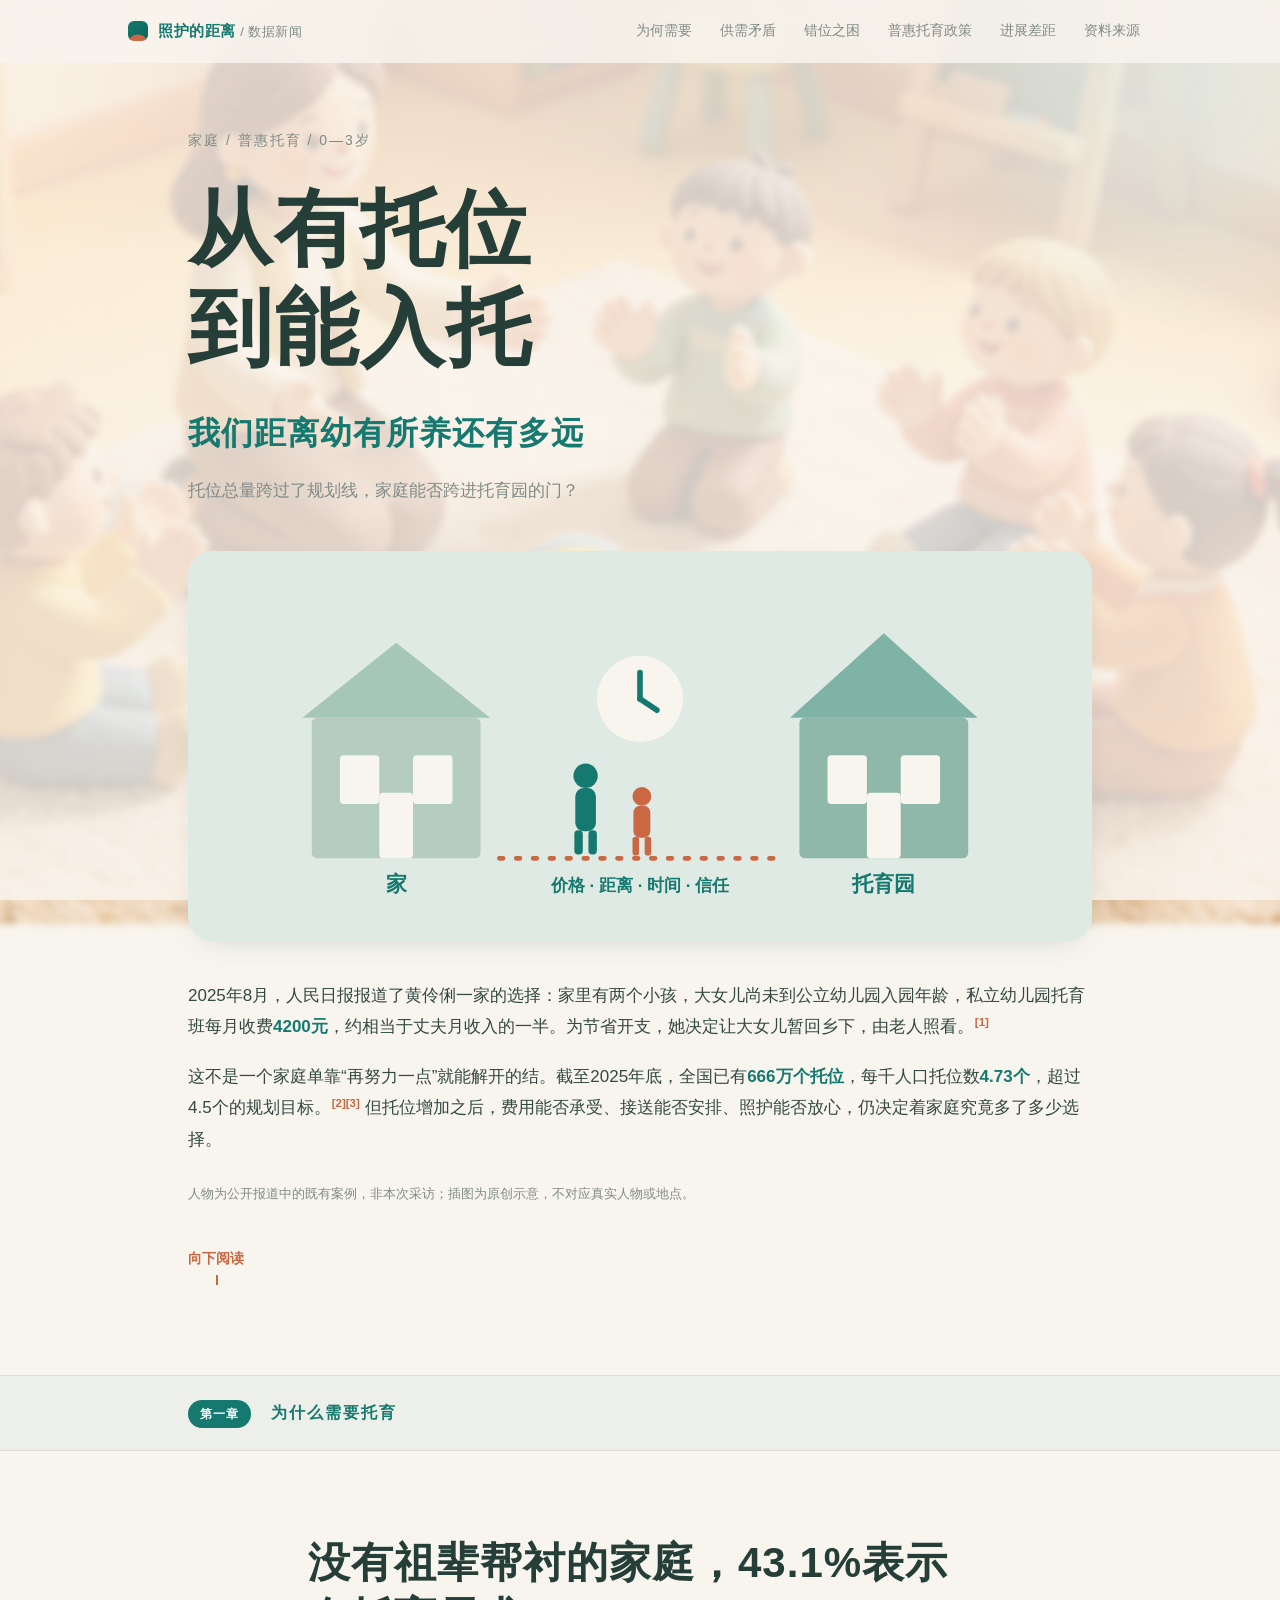
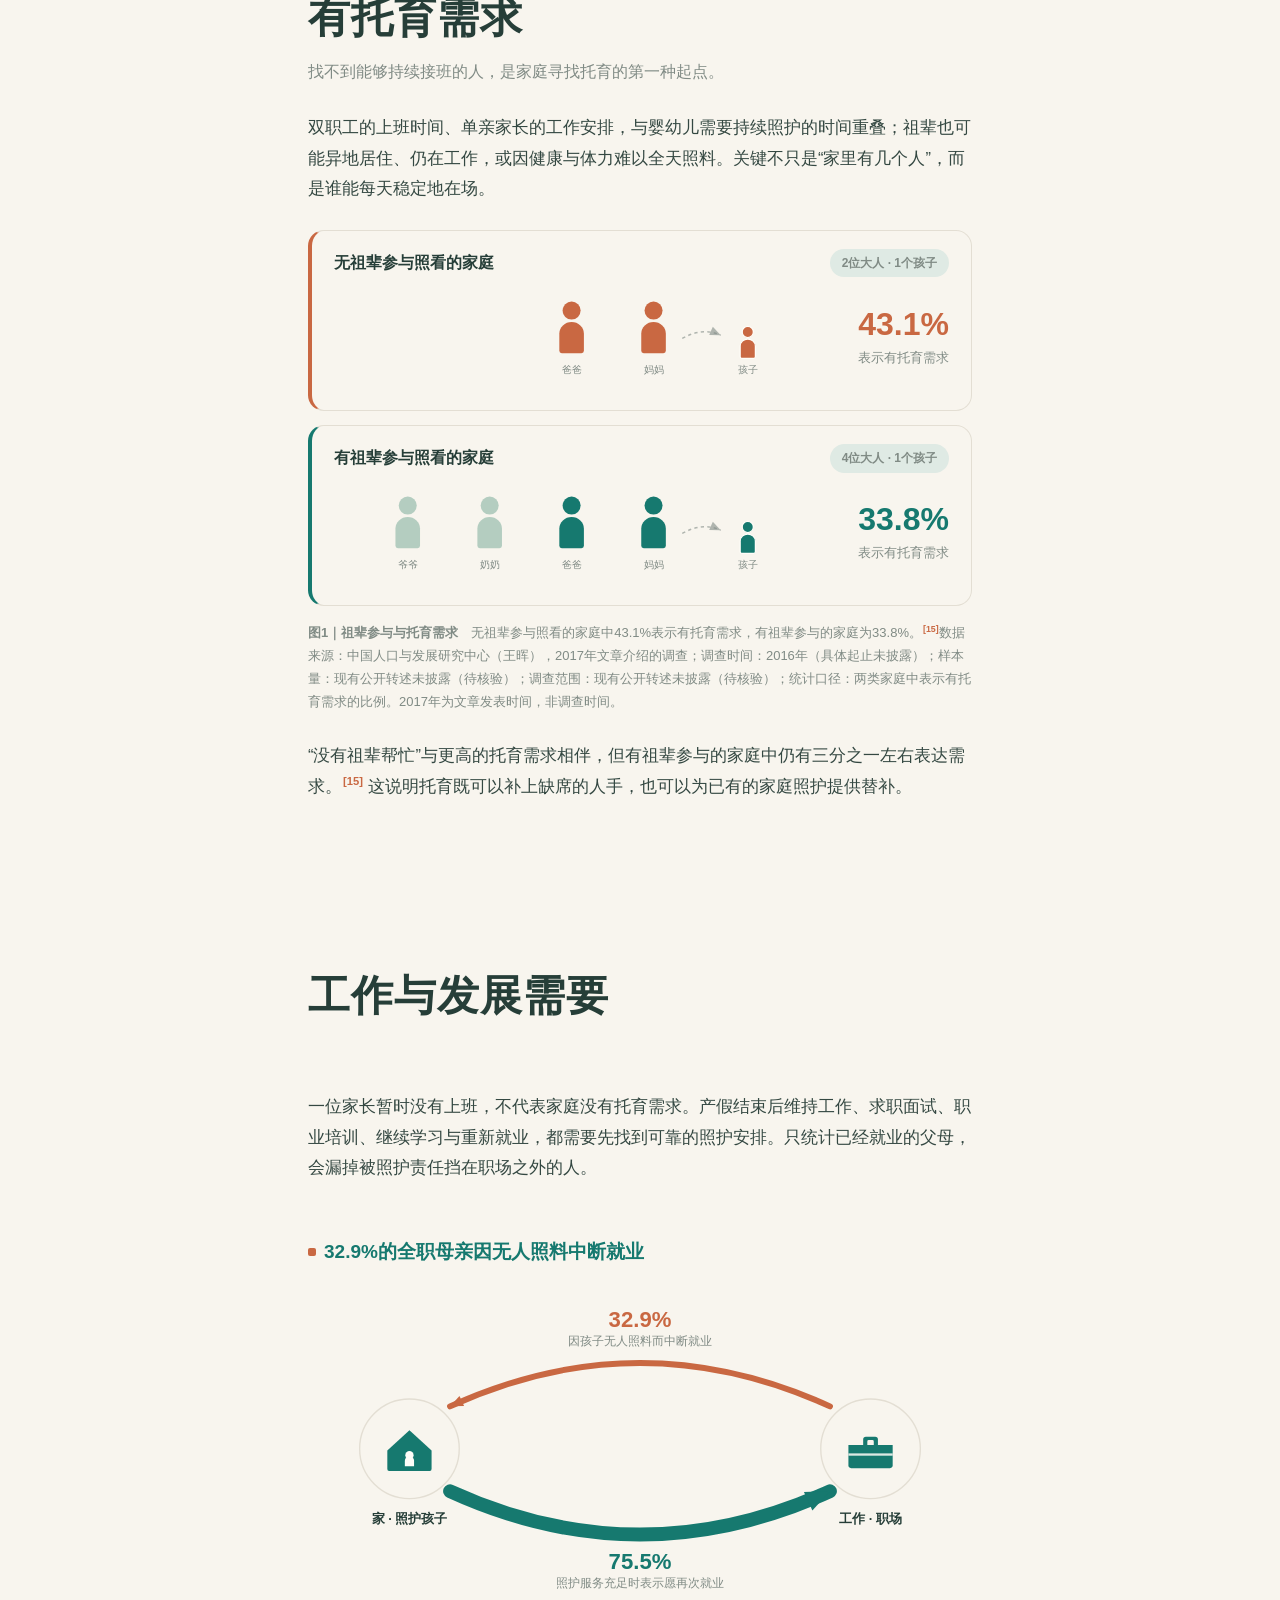
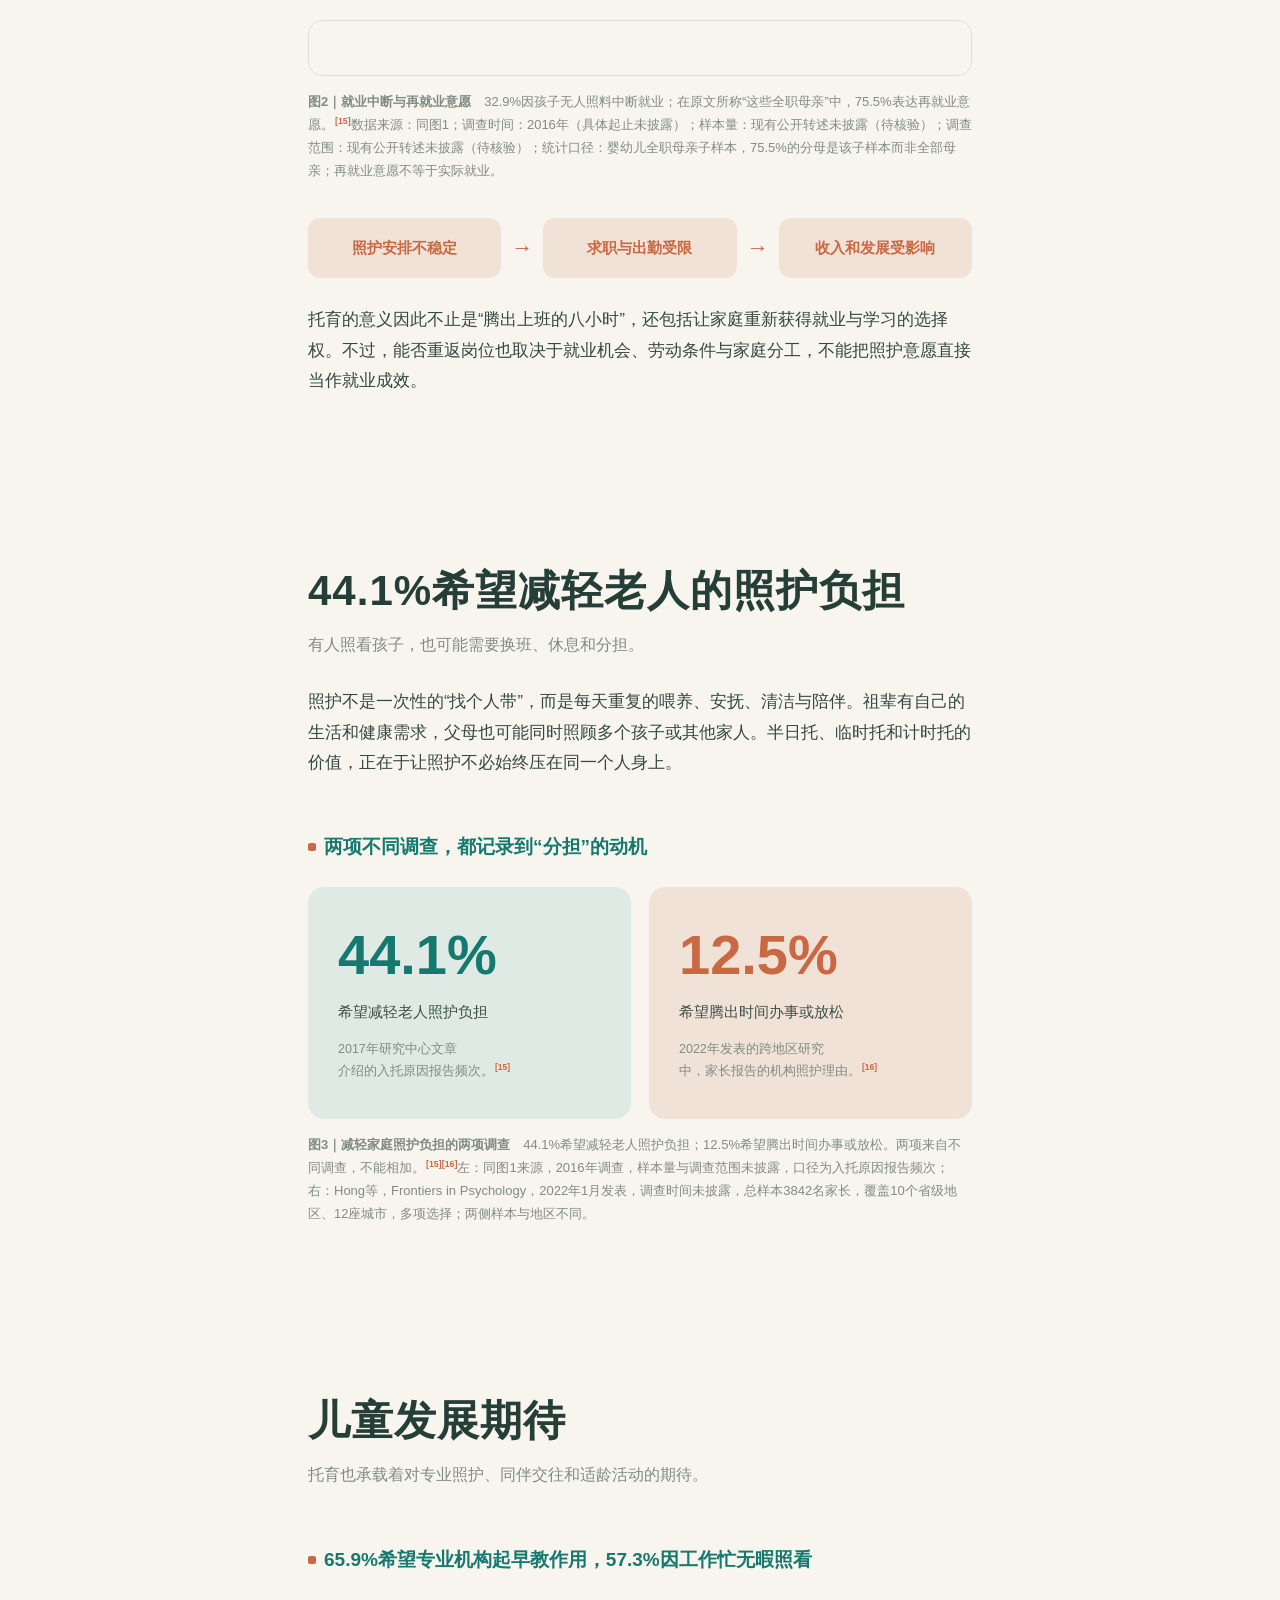
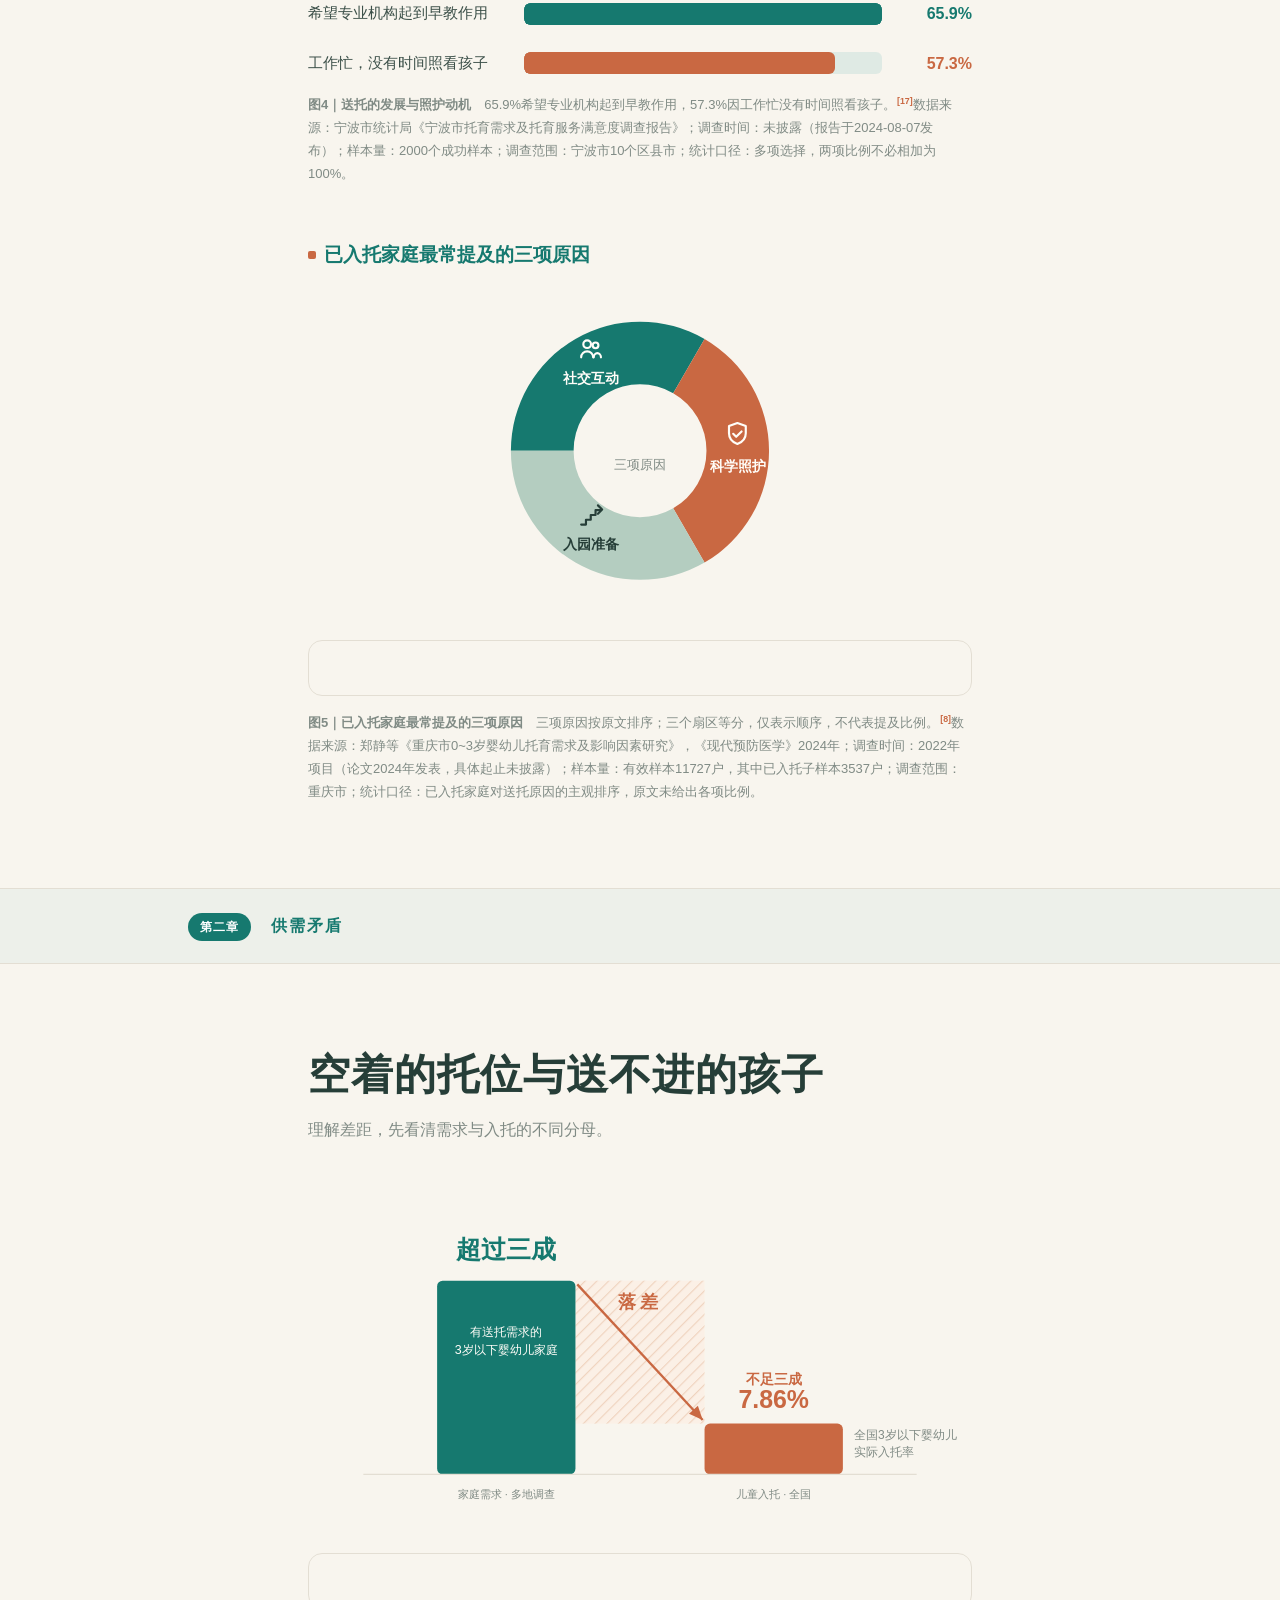
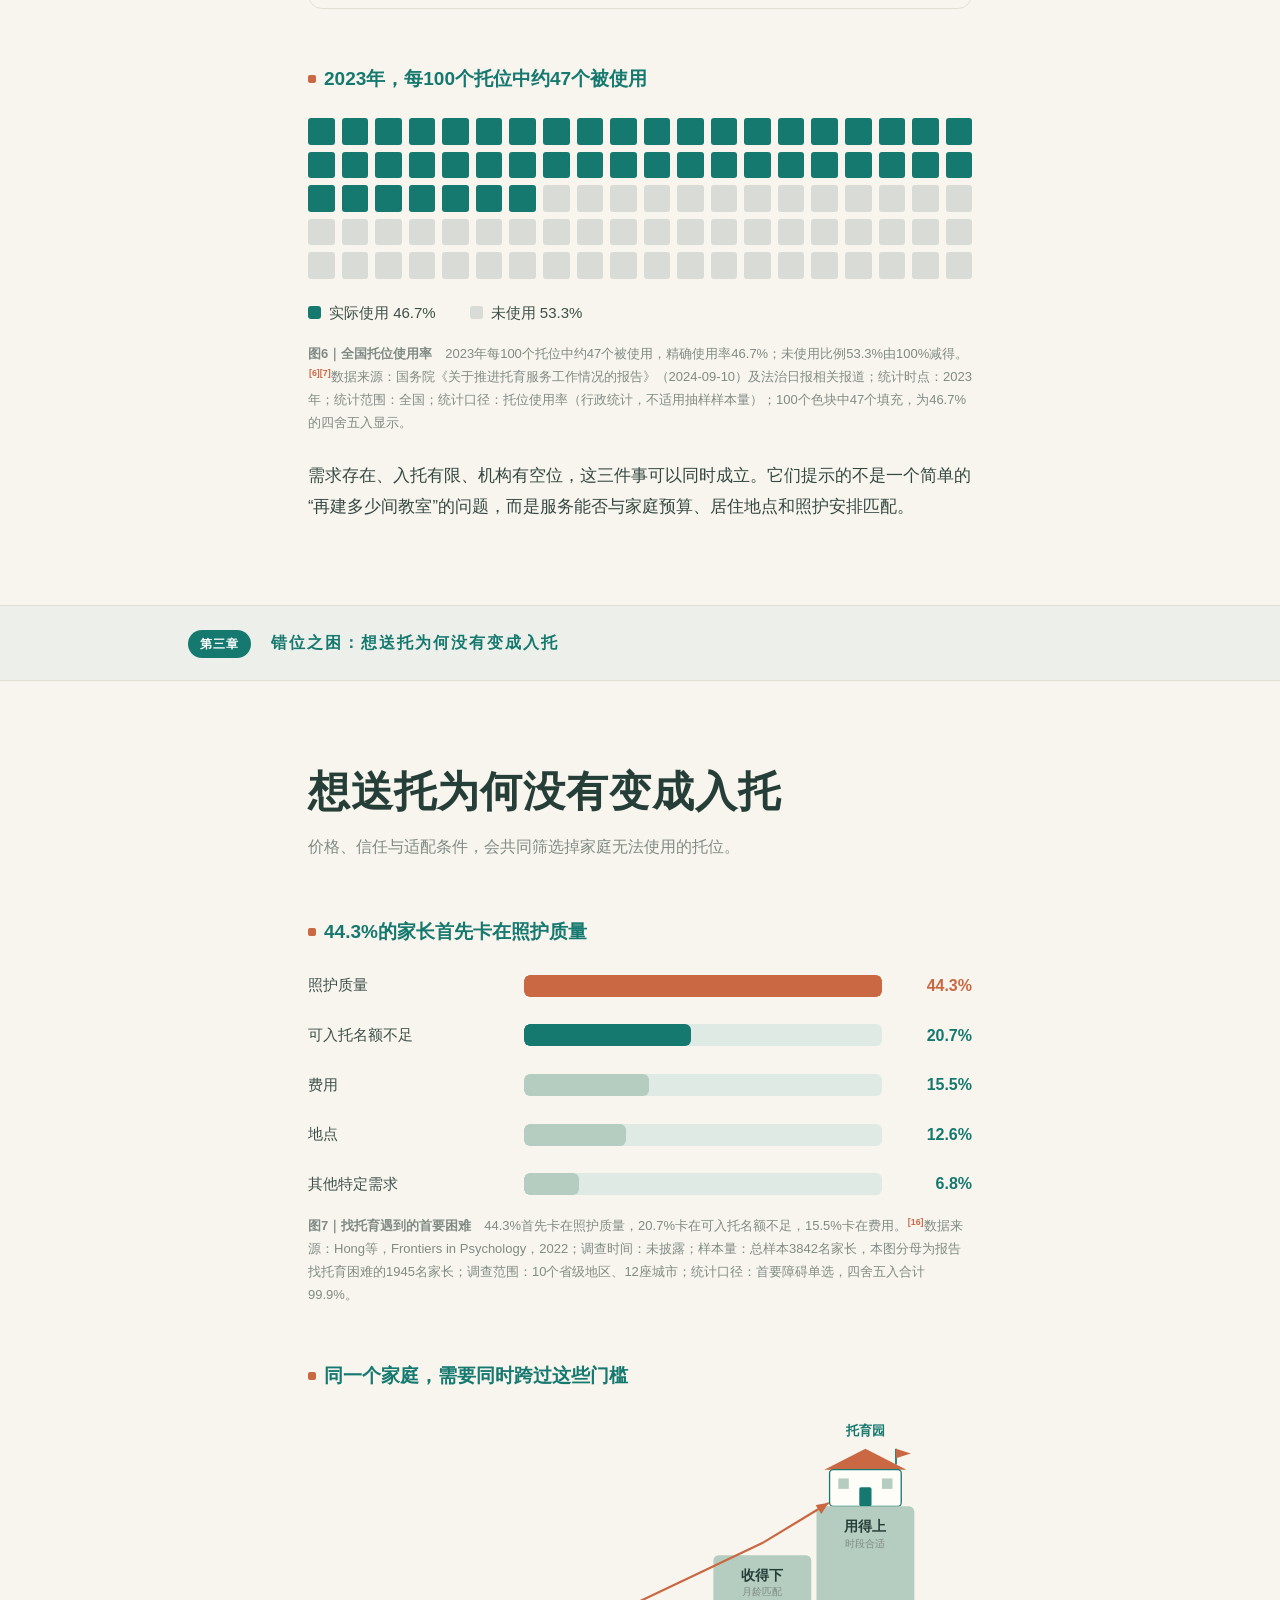
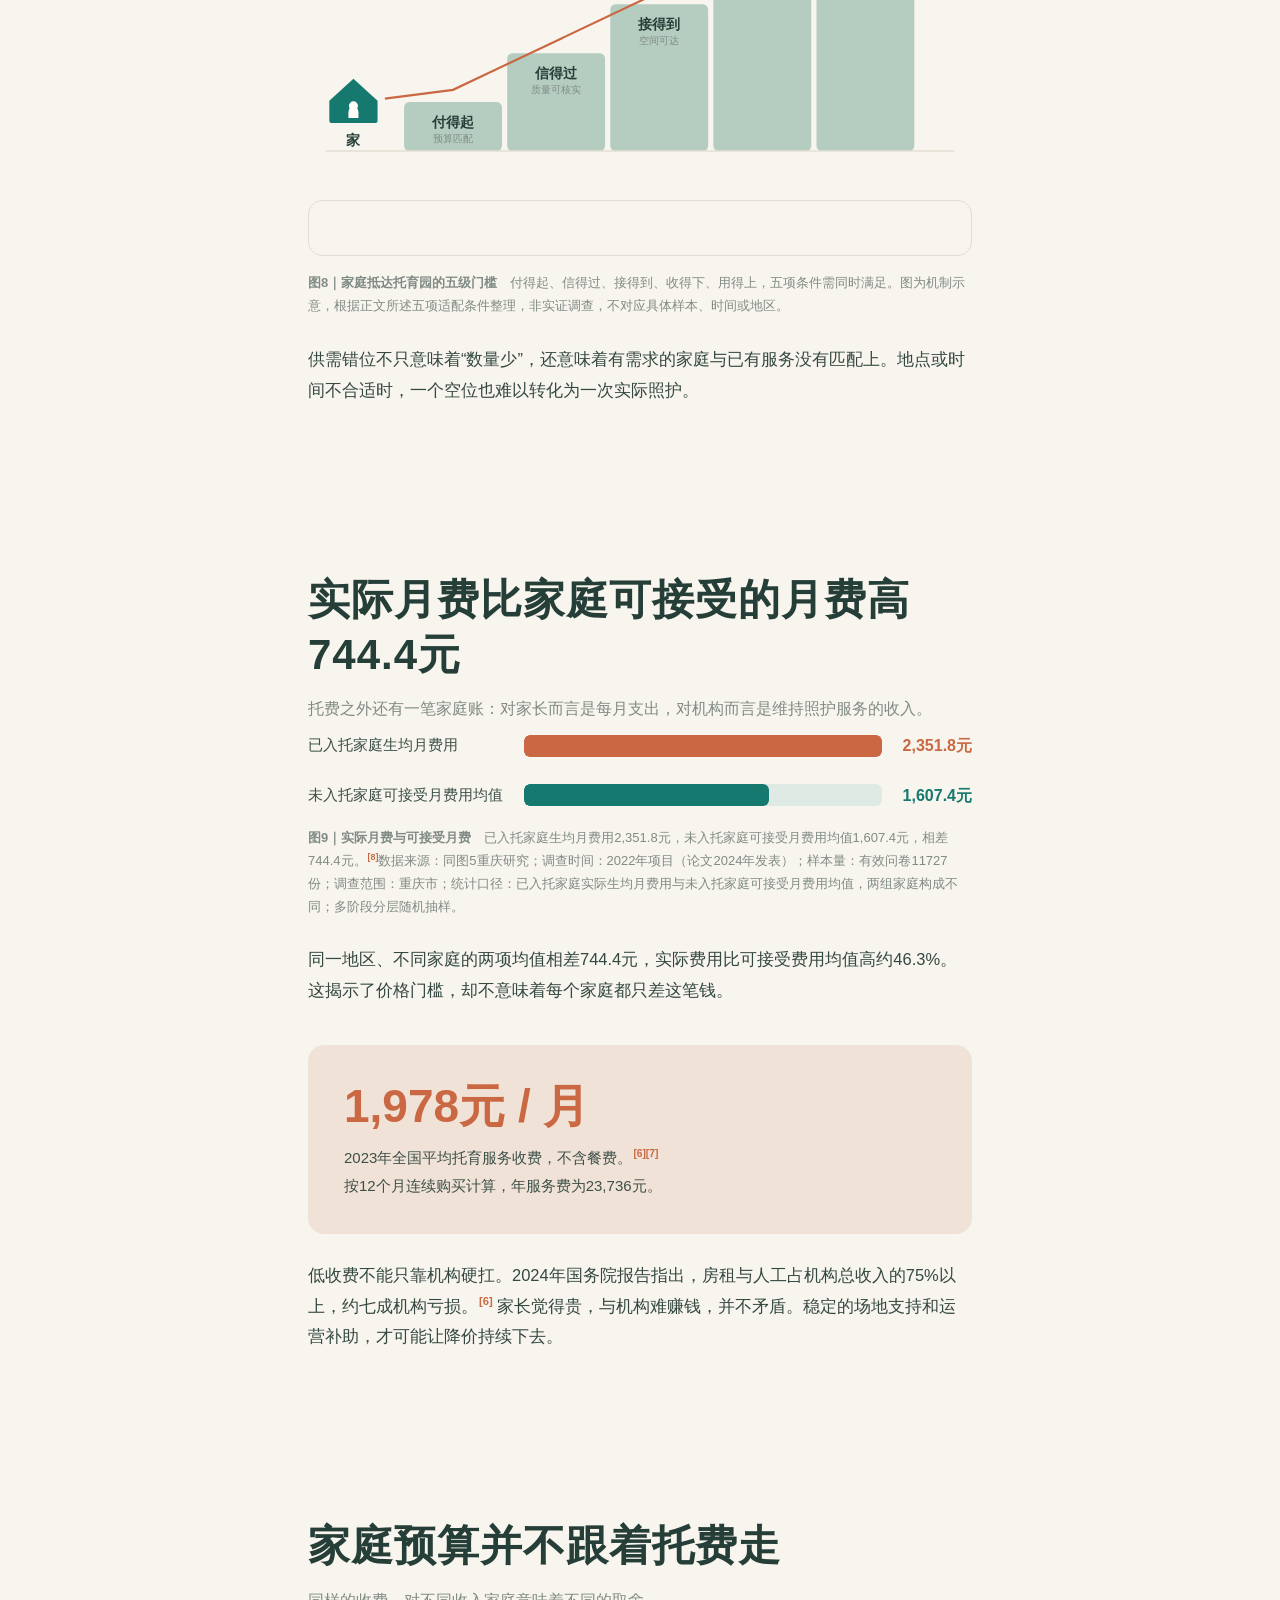
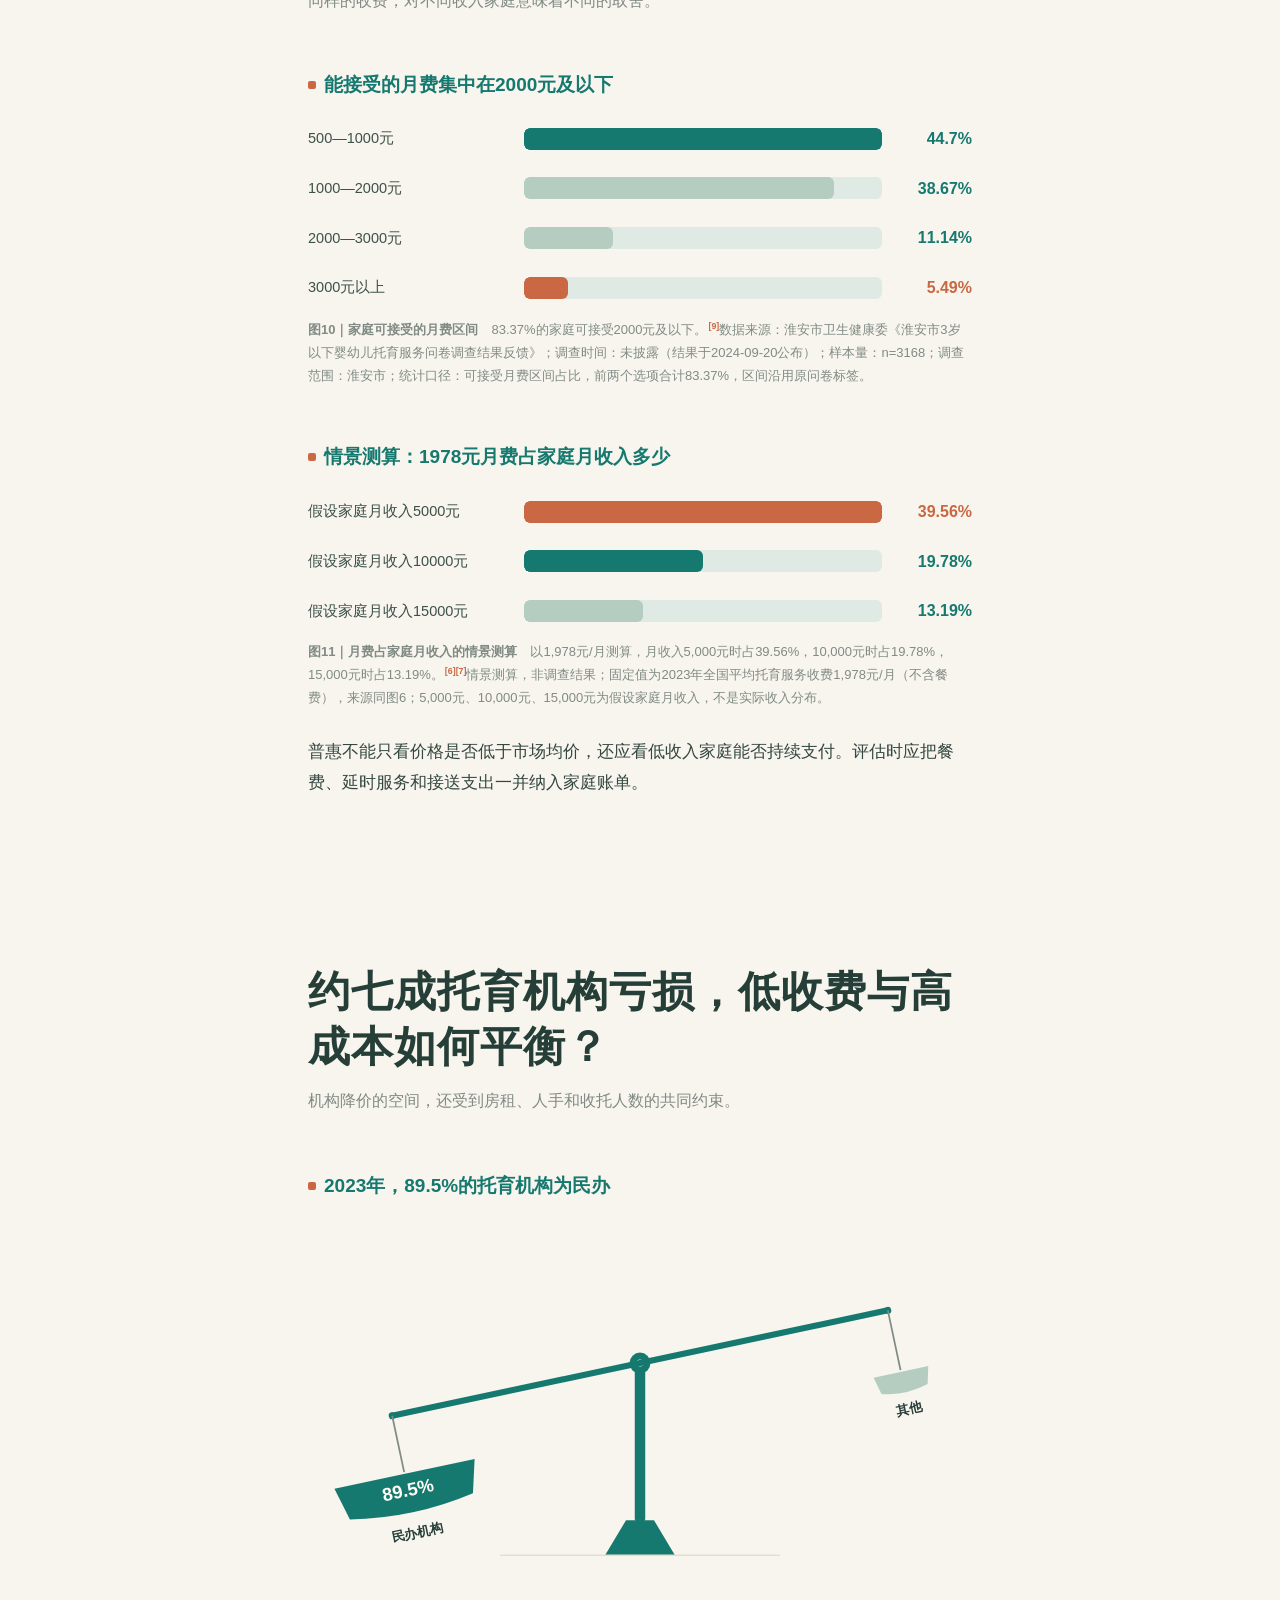
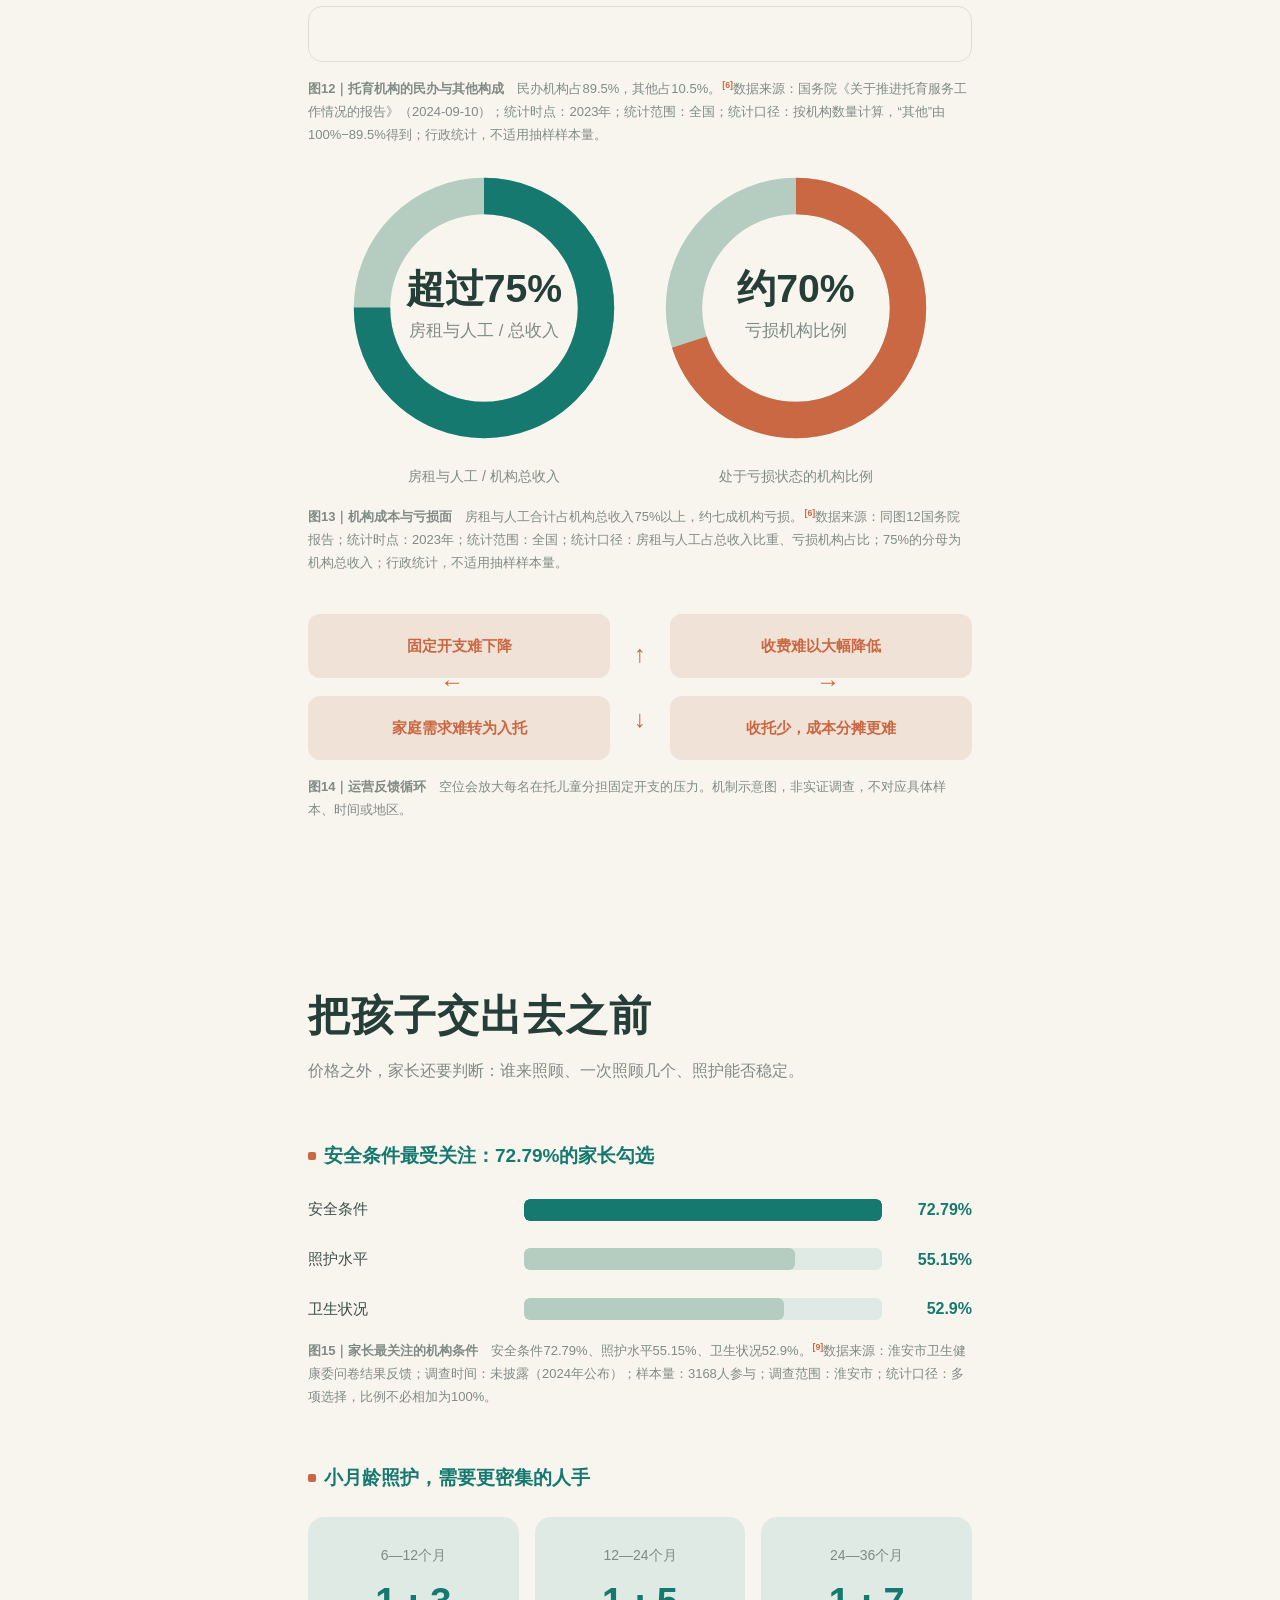
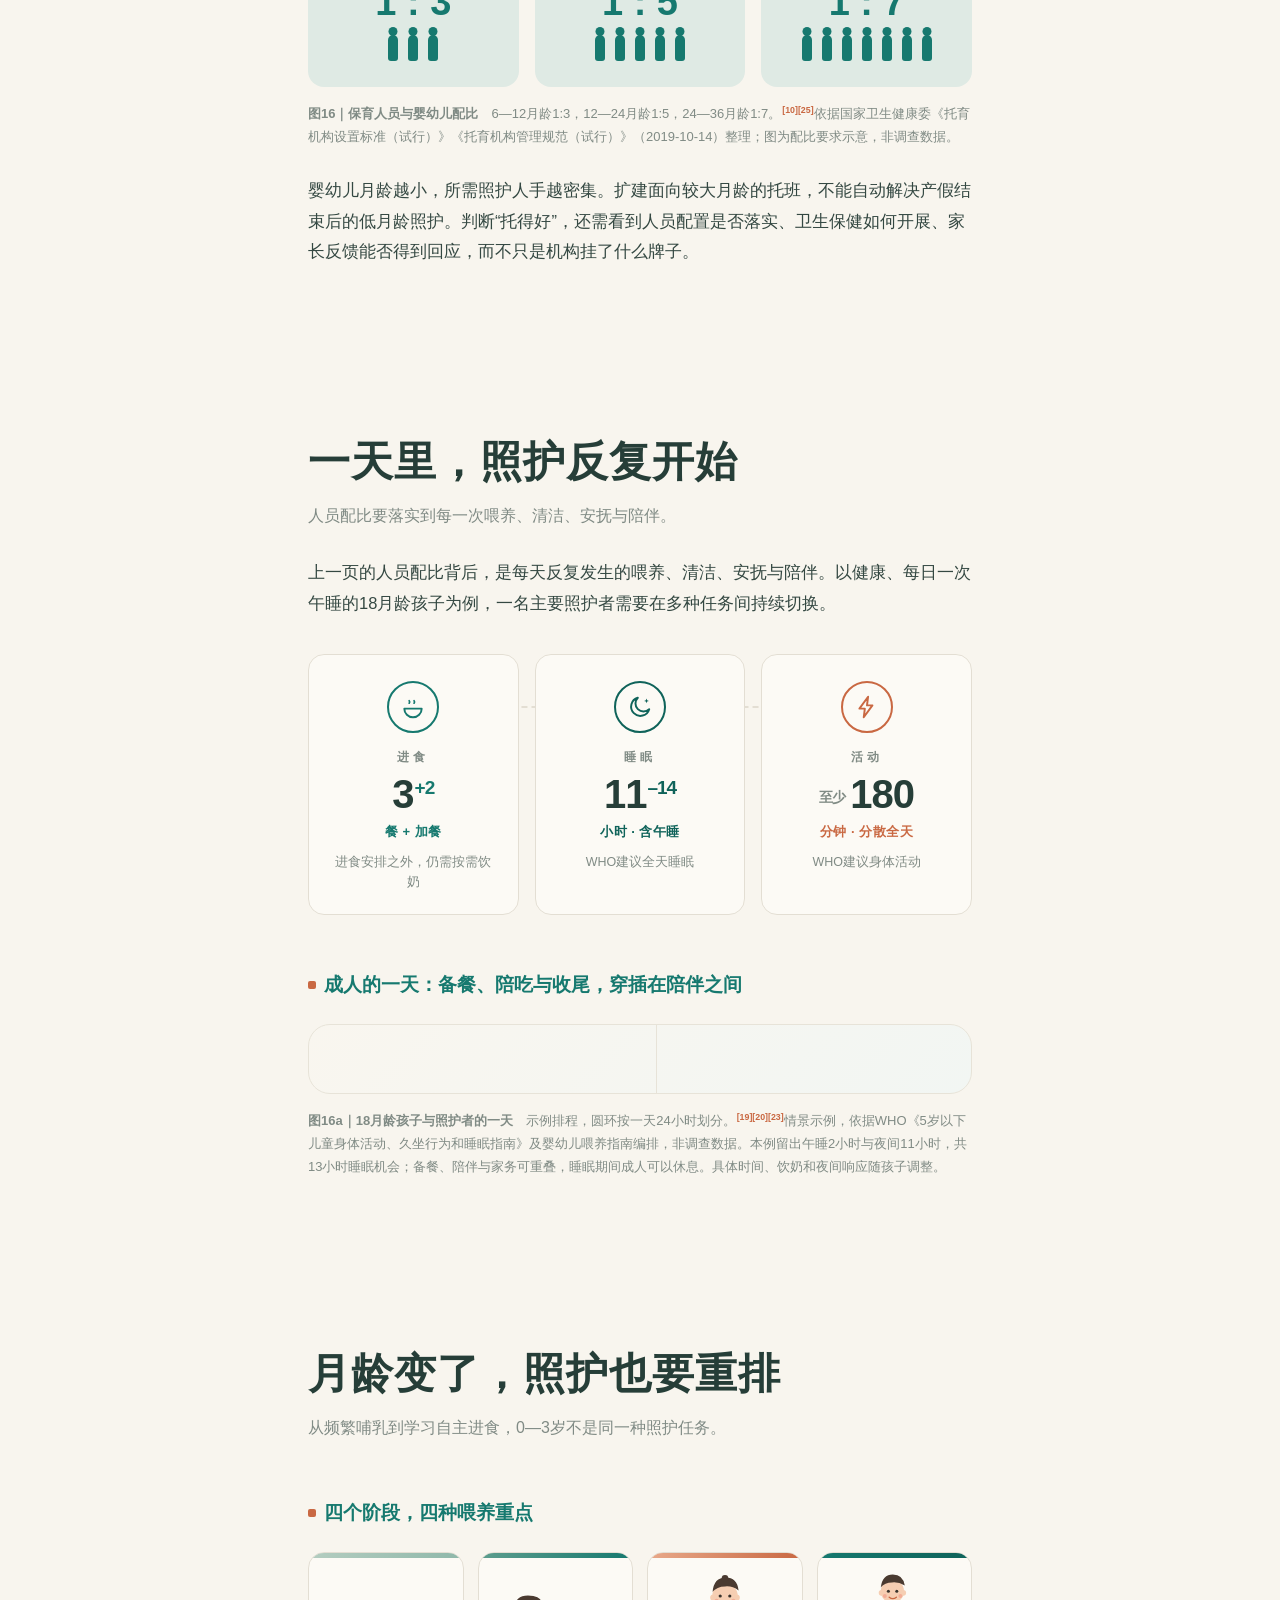
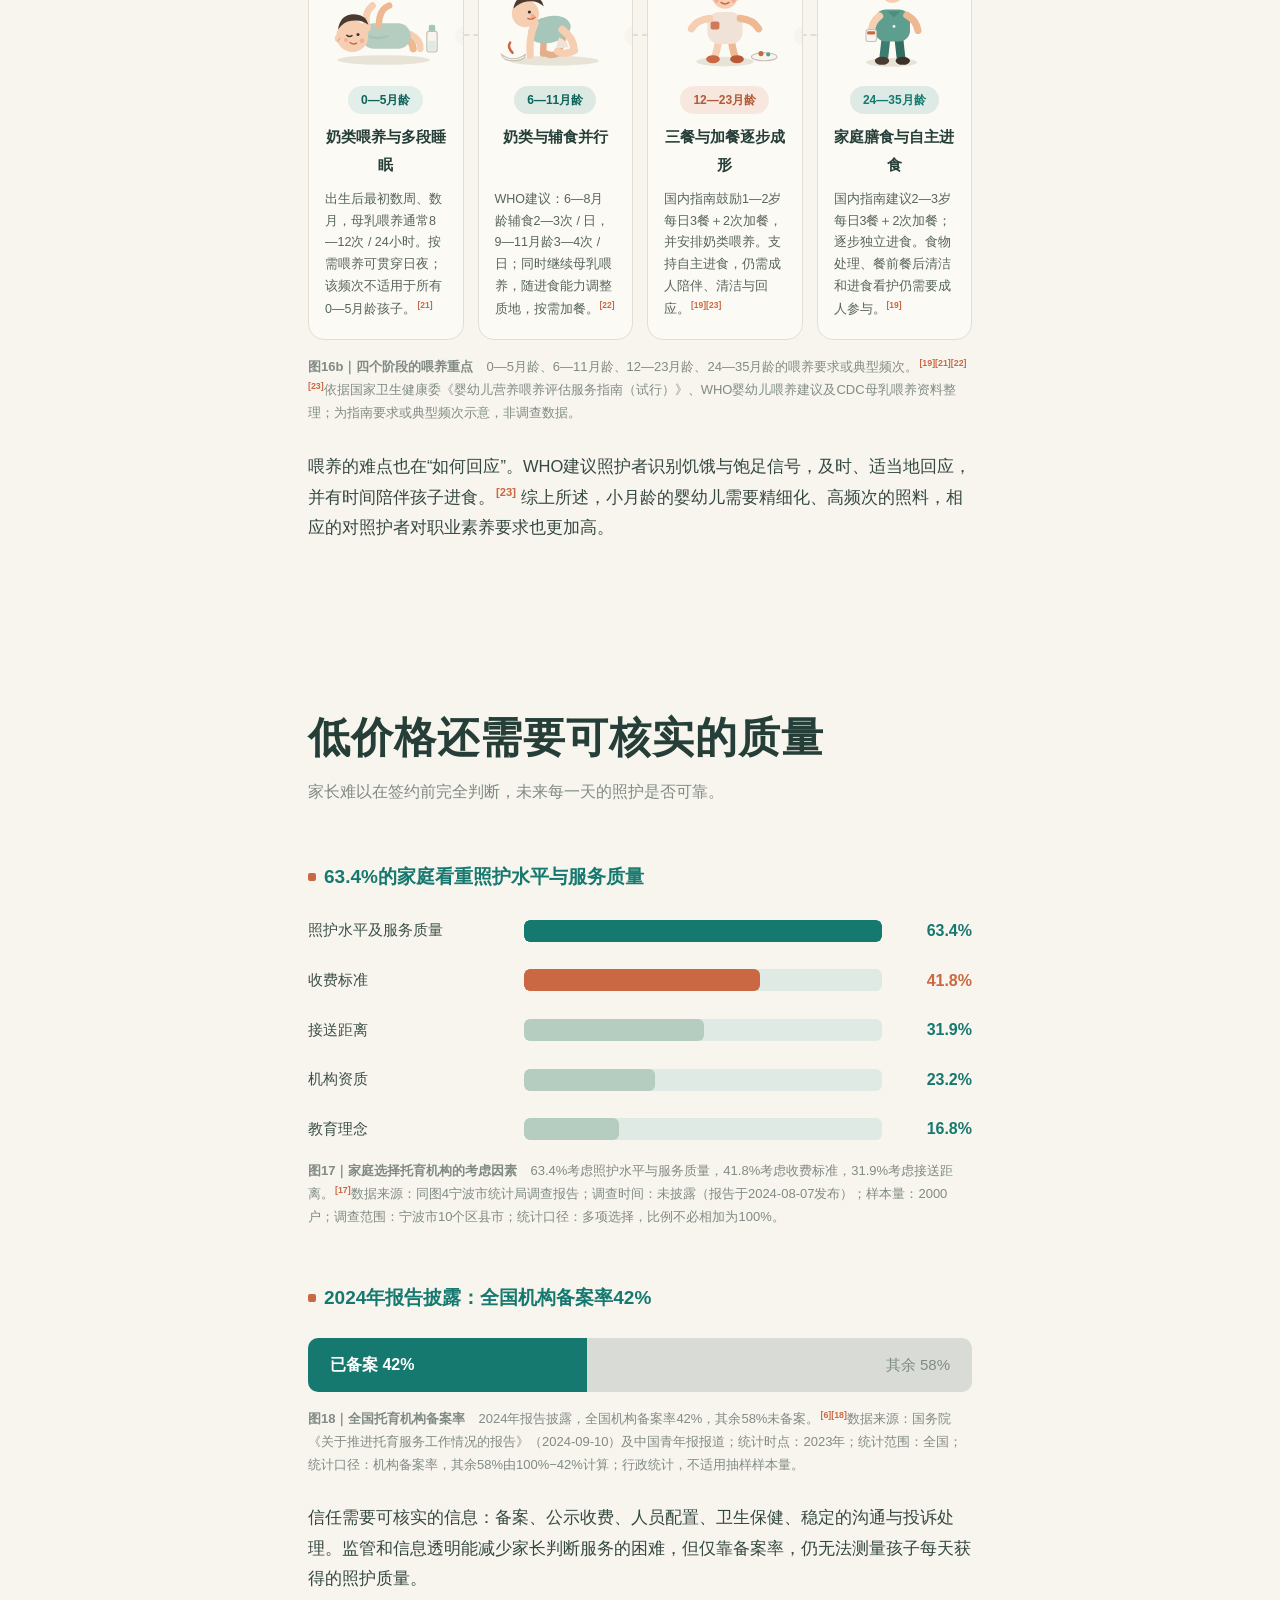
==== commit 869474a2: "Add files via upload" ====
--- a/index.html
+++ b/index.html
@@ -5,7 +5,7 @@
 <meta name="viewport" content="width=device-width, initial-scale=1.0">
 <title>从有托位到能入托 · 照护的距离 | 数据新闻</title>
 <meta name="description" content="托位总量跨过了规划线，家庭能否跨进托育园的门？——关于0—3岁普惠托育的数据新闻。">
-<link rel="stylesheet" href="style.css?v=20261009">
+<link rel="stylesheet" href="style.css?v=20261027e">
 </head>
 <body>
 
@@ -20,7 +20,7 @@
       <a href="#why">为何需要</a>
       <a href="#gap">供需矛盾</a>
       <a href="#mismatch">错位之困</a>
-      <a href="#policy">普惠之路</a>
+      <a href="#policy">普惠托育政策</a>
       <a href="#status">进展差距</a>
       <a href="#sources">资料来源</a>
     </nav>
@@ -28,7 +28,7 @@
       <span></span><span></span><span></span>
     </button>
   </div>
-  <div class="progress-bar"><div class="progress-fill" id="progressFill"></div></div>
+  <nav class="chapter-track" id="chapterTrack" aria-label="章节导航"></nav>
 </header>
 
 <main>
@@ -103,8 +103,7 @@
 <!-- 1 照护人手不足 -->
 <section class="page-section">
   <div class="container narrow">
-    <p class="sec-eyebrow reveal">为什么需要托育 / 1</p>
-    <h2 class="sec-title reveal">照护人手不足</h2>
+    <h2 class="sec-title reveal">没有祖辈帮衬的家庭，43.1%表示有托育需求</h2>
     <p class="sec-sub reveal">找不到能够持续接班的人，是家庭寻找托育的第一种起点。</p>
     <p class="sec-para reveal">双职工的上班时间、单亲家长的工作安排，与婴幼儿需要持续照护的时间重叠；祖辈也可能异地居住、仍在工作，或因健康与体力难以全天照料。关键不只是“家里有几个人”，而是谁能每天稳定地在场。</p>
 
@@ -176,21 +175,20 @@
         </div>
       </div>
     </div>
-    <p class="chart-note reveal">图1 两类家庭中表示有托育需求的比例。2017年中国人口与发展研究中心文章介绍2016年调查。<sup>[15]</sup></p>
+    <p class="chart-note reveal"><b>图1｜祖辈参与与托育需求</b>　无祖辈参与照看的家庭中43.1%表示有托育需求，有祖辈参与的家庭为33.8%。<sup>[15]</sup><span class="note-src">数据来源：中国人口与发展研究中心（王晖），2017年文章介绍的调查；调查时间：2016年（具体起止未披露）；样本量：现有公开转述未披露（待核验）；调查范围：现有公开转述未披露（待核验）；统计口径：两类家庭中表示有托育需求的比例。2017年为文章发表时间，非调查时间。</span></p>
 
     <p class="sec-para reveal">“没有祖辈帮忙”与更高的托育需求相伴，但有祖辈参与的家庭中仍有三分之一左右表达需求。<sup>[15]</sup> 这说明托育既可以补上缺席的人手，也可以为已有的家庭照护提供替补。</p>
   </div>
 </section>
 
 <!-- 2 工作与发展需要 -->
-<section class="page-section alt-bg">
-  <div class="container narrow">
-    <p class="sec-eyebrow reveal">为什么需要托育 / 2</p>
+<section class="page-section">
+  <div class="container narrow">
     <h2 class="sec-title reveal">工作与发展需要</h2>
     <p class="sec-sub reveal">有些家长需要托育，恰恰是为了从“没法工作”走到“能够工作”。</p>
     <p class="sec-para reveal">一位家长暂时没有上班，不代表家庭没有托育需求。产假结束后维持工作、求职面试、职业培训、继续学习与重新就业，都需要先找到可靠的照护安排。只统计已经就业的父母，会漏掉被照护责任挡在职场之外的人。</p>
 
-    <h3 class="chart-title reveal">照护需求极大影响重返职场</h3>
+    <h3 class="chart-title reveal">32.9%的全职母亲因无人照料中断就业</h3>
     <div class="hw-flow reveal" id="hwFlow">
       <svg class="hw-svg" viewBox="0 0 720 340" role="img" aria-label="家与工作之间的流向图：32.9%因无人照料中断就业从工作回到家中，75.5%愿在照护充足时从家中重返工作；箭头粗细对应比例大小">
         <!-- 上弧：工作 → 家（中断就业 32.9%，细） -->
@@ -230,7 +228,7 @@
       </svg>
       <div class="hw-detail" id="hwDetail"></div>
     </div>
-    <p class="chart-note reveal">图2 原文描述婴幼儿全职母亲：32.9%因无人照料中断就业；“这些全职母亲”中75.5%表达再就业意愿。<sup>[15]</sup></p>
+    <p class="chart-note reveal"><b>图2｜就业中断与再就业意愿</b>　32.9%因孩子无人照料中断就业；在原文所称“这些全职母亲”中，75.5%表达再就业意愿。<sup>[15]</sup><span class="note-src">数据来源：同图1；调查时间：2016年（具体起止未披露）；样本量：现有公开转述未披露（待核验）；调查范围：现有公开转述未披露（待核验）；统计口径：婴幼儿全职母亲子样本，75.5%的分母是该子样本而非全部母亲；再就业意愿不等于实际就业。</span></p>
 
     <div class="flow-chain reveal">
       <div class="flow-node beige">照护安排不稳定</div>
@@ -247,8 +245,7 @@
 <!-- 3 照护负担过重 -->
 <section class="page-section">
   <div class="container narrow">
-    <p class="sec-eyebrow reveal">为什么需要托育 / 3</p>
-    <h2 class="sec-title reveal">照护负担过重</h2>
+    <h2 class="sec-title reveal">44.1%希望减轻老人的照护负担</h2>
     <p class="sec-sub reveal">有人照看孩子，也可能需要换班、休息和分担。</p>
     <p class="sec-para reveal">照护不是一次性的“找个人带”，而是每天重复的喂养、安抚、清洁与陪伴。祖辈有自己的生活和健康需求，父母也可能同时照顾多个孩子或其他家人。半日托、临时托和计时托的价值，正在于让照护不必始终压在同一个人身上。</p>
 
@@ -265,18 +262,17 @@
         <small>2022年发表的跨地区研究<br>中，家长报告的机构照护理由。<sup>[16]</sup></small>
       </div>
     </div>
-    <p class="chart-note reveal">图3 右图研究总样本3842名家长，覆盖10个省级地区、12座城市；为多选理由。<sup>[15][16]</sup></p>
+    <p class="chart-note reveal"><b>图3｜减轻家庭照护负担的两项调查</b>　44.1%希望减轻老人照护负担；12.5%希望腾出时间办事或放松。两项来自不同调查，不能相加。<sup>[15][16]</sup><span class="note-src">左：同图1来源，2016年调查，样本量与调查范围未披露，口径为入托原因报告频次；右：Hong等，Frontiers in Psychology，2022年1月发表，调查时间未披露，总样本3842名家长，覆盖10个省级地区、12座城市，多项选择；两侧样本与地区不同。</span></p>
   </div>
 </section>
 
 <!-- 4 儿童发展期待 -->
-<section class="page-section alt-bg">
-  <div class="container narrow">
-    <p class="sec-eyebrow reveal">为什么需要托育 / 4</p>
+<section class="page-section">
+  <div class="container narrow">
     <h2 class="sec-title reveal">儿童发展期待</h2>
     <p class="sec-sub reveal">托育也承载着对专业照护、同伴交往和适龄活动的期待。</p>
 
-    <h3 class="chart-title reveal">送托兼有发展与照护动机</h3>
+    <h3 class="chart-title reveal">65.9%希望专业机构起早教作用，57.3%因工作忙无暇照看</h3>
     <div class="bar-chart reveal">
       <div class="bar-row">
         <div class="bar-label">希望专业机构起到早教作用</div>
@@ -289,7 +285,7 @@
         <div class="bar-val orange">57.3%</div>
       </div>
     </div>
-    <p class="chart-note reveal">图4 宁波市统计局调查，共2000个成功样本，覆盖10个区县市。<sup>[17]</sup></p>
+    <p class="chart-note reveal"><b>图4｜送托的发展与照护动机</b>　65.9%希望专业机构起到早教作用，57.3%因工作忙没有时间照看孩子。<sup>[17]</sup><span class="note-src">数据来源：宁波市统计局《宁波市托育需求及托育服务满意度调查报告》；调查时间：未披露（报告于2024-08-07发布）；样本量：2000个成功样本；调查范围：宁波市10个区县市；统计口径：多项选择，两项比例不必相加为100%。</span></p>
 
     <h3 class="chart-title reveal">已入托家庭最常提及的三项原因</h3>
     <div class="pie-chart reveal" id="reasonPie">
@@ -320,22 +316,21 @@
           <text class="pie-lbl pie-lbl-dark" x="307" y="276">入园准备</text>
         </g>
         <text class="pie-center-rank" id="pieRank" x="360" y="164"></text>
-        <text class="pie-center-name" id="pieName" x="360" y="190">点击扇区查看</text>
+        <text class="pie-center-name" id="pieName" x="360" y="190">三项原因</text>
       </svg>
       <div class="hw-detail" id="pieDetail"></div>
     </div>
-    <p class="chart-note reveal">图5 定性排序图，三个扇区为等分示意，不代表提及比例。重庆研究2024年发表，总样本11727户，已入托子样本3537户。<sup>[8]</sup></p>
+    <p class="chart-note reveal"><b>图5｜已入托家庭最常提及的三项原因</b>　三项原因按原文排序；三个扇区等分，仅表示顺序，不代表提及比例。<sup>[8]</sup><span class="note-src">数据来源：郑静等《重庆市0~3岁婴幼儿托育需求及影响因素研究》，《现代预防医学》2024年；调查时间：2022年项目（论文2024年发表，具体起止未披露）；样本量：有效样本11727户，其中已入托子样本3537户；调查范围：重庆市；统计口径：已入托家庭对送托原因的主观排序，原文未给出各项比例。</span></p>
   </div>
 </section>
 
 <!-- ===== 供需矛盾 ===== -->
 <div class="chapter-tag reveal" id="gap"><div class="container"><span>第二章</span> 供需矛盾</div></div>
 
-<section class="page-section alt-bg">
-  <div class="container narrow">
-    <p class="sec-eyebrow reveal">供需矛盾</p>
+<section class="page-section">
+  <div class="container narrow">
     <h2 class="sec-title reveal">空着的托位与送不进的孩子</h2>
-    <p class="sec-sub reveal">理解差距，先看清三个不同的分母。</p>
+    <p class="sec-sub reveal">理解差距，先看清需求与入托的不同分母。</p>
 
     <div class="gap-chart reveal" id="gapChart">
       <svg class="gap-svg" viewBox="0 0 720 400" role="img" aria-label="供需落差图：超过三成的3岁以下婴幼儿家庭有送托需求，而全国实际入托率仅7.86%，两者之间形成明显落差">
@@ -380,7 +375,7 @@
       <span><i class="dot teal"></i>实际使用 46.7%</span>
       <span><i class="dot gray"></i>未使用 53.3%</span>
     </div>
-    <p class="chart-note reveal">图6 图标四舍五入至整数，精确使用率为46.7%；未使用比例为100%−46.7%。来源：<sup>[6][7]</sup></p>
+    <p class="chart-note reveal"><b>图6｜全国托位使用率</b>　2023年每100个托位中约47个被使用，精确使用率46.7%；未使用比例53.3%由100%减得。<sup>[6][7]</sup><span class="note-src">数据来源：国务院《关于推进托育服务工作情况的报告》（2024-09-10）及法治日报相关报道；统计时点：2023年；统计范围：全国；统计口径：托位使用率（行政统计，不适用抽样样本量）；100个色块中47个填充，为46.7%的四舍五入显示。</span></p>
 
     <p class="sec-para reveal">需求存在、入托有限、机构有空位，这三件事可以同时成立。它们提示的不是一个简单的“再建多少间教室”的问题，而是服务能否与家庭预算、居住地点和照护安排匹配。</p>
   </div>
@@ -391,11 +386,10 @@
 
 <section class="page-section">
   <div class="container narrow">
-    <p class="sec-eyebrow reveal">供需错位 / 总览</p>
     <h2 class="sec-title reveal">想送托为何没有变成入托</h2>
     <p class="sec-sub reveal">价格、信任与适配条件，会共同筛选掉家庭无法使用的托位。</p>
 
-    <h3 class="chart-title reveal">找托育遇到困难的家长，首先卡在哪里</h3>
+    <h3 class="chart-title reveal">44.3%的家长首先卡在照护质量</h3>
     <div class="bar-chart reveal">
       <div class="bar-row">
         <div class="bar-label">照护质量</div>
@@ -423,7 +417,7 @@
         <div class="bar-val teal">6.8%</div>
       </div>
     </div>
-    <p class="chart-note reveal">图7 2022年研究图1，分母为报告找托育困难的1945名家长，问的是首要障碍；四舍五入合计99.9%。研究总样本3842。<sup>[16]</sup></p>
+    <p class="chart-note reveal"><b>图7｜找托育遇到的首要困难</b>　44.3%首先卡在照护质量，20.7%卡在可入托名额不足，15.5%卡在费用。<sup>[16]</sup><span class="note-src">数据来源：Hong等，Frontiers in Psychology，2022；调查时间：未披露；样本量：总样本3842名家长，本图分母为报告找托育困难的1945名家长；调查范围：10个省级地区、12座城市；统计口径：首要障碍单选，四舍五入合计99.9%。</span></p>
 
     <h3 class="chart-title reveal">同一个家庭，需要同时跨过这些门槛</h3>
     <div class="stair-chart reveal" id="stairChart">
@@ -480,20 +474,18 @@
       </svg>
       <div class="hw-detail" id="stairDetail"></div>
     </div>
-    <p class="chart-note reveal">图8 机制示意图。</p>
+    <p class="chart-note reveal"><b>图8｜家庭抵达托育园的五级门槛</b>　付得起、信得过、接得到、收得下、用得上，五项条件需同时满足。<span class="note-src">图为机制示意，根据正文所述五项适配条件整理，非实证调查，不对应具体样本、时间或地区。</span></p>
 
     <p class="sec-para reveal">供需错位不只意味着“数量少”，还意味着有需求的家庭与已有服务没有匹配上。地点或时间不合适时，一个空位也难以转化为一次实际照护。</p>
   </div>
 </section>
 
 <!-- ===== 价格 1 ===== -->
-<section class="page-section alt-bg">
-  <div class="container narrow">
-    <p class="sec-eyebrow reveal">供需错位 / 价格</p>
-    <h2 class="sec-title reveal">托费之外还有一笔家庭账</h2>
-    <p class="sec-sub reveal">对家长而言，这是每月支出；对机构而言，这是维持照护服务的收入。</p>
-
-    <h3 class="chart-title reveal">实际月费与可接受月费之间差744.4元</h3>
+<section class="page-section">
+  <div class="container narrow">
+    <h2 class="sec-title reveal">实际月费比家庭可接受的月费高744.4元</h2>
+    <p class="sec-sub reveal">托费之外还有一笔家庭账：对家长而言是每月支出，对机构而言是维持照护服务的收入。</p>
+
     <div class="bar-chart reveal">
       <div class="bar-row">
         <div class="bar-label">已入托家庭生均月费用</div>
@@ -506,7 +498,7 @@
         <div class="bar-val teal">1,607.4元</div>
       </div>
     </div>
-    <p class="chart-note reveal">图9 多阶段分层随机抽样，有效问卷11727份；研究发表于2024年，数据源为2022年项目。<sup>[8]</sup></p>
+    <p class="chart-note reveal"><b>图9｜实际月费与可接受月费</b>　已入托家庭生均月费用2,351.8元，未入托家庭可接受月费用均值1,607.4元，相差744.4元。<sup>[8]</sup><span class="note-src">数据来源：同图5重庆研究；调查时间：2022年项目（论文2024年发表）；样本量：有效问卷11727份；调查范围：重庆市；统计口径：已入托家庭实际生均月费用与未入托家庭可接受月费用均值，两组家庭构成不同；多阶段分层随机抽样。</span></p>
 
     <p class="sec-para reveal">同一地区、不同家庭的两项均值相差744.4元，实际费用比可接受费用均值高约46.3%。这揭示了价格门槛，却不意味着每个家庭都只差这笔钱。</p>
 
@@ -522,7 +514,6 @@
 <!-- ===== 价格 2 ===== -->
 <section class="page-section">
   <div class="container narrow">
-    <p class="sec-eyebrow reveal">供需错位 / 价格</p>
     <h2 class="sec-title reveal">家庭预算并不跟着托费走</h2>
     <p class="sec-sub reveal">同样的收费，对不同收入家庭意味着不同的取舍。</p>
 
@@ -549,7 +540,7 @@
         <div class="bar-val orange">5.49%</div>
       </div>
     </div>
-    <p class="chart-note reveal">图10 2024年淮安问卷，n＝3168。前两个选项合计83.37%；区间沿用原问卷标签。<sup>[9]</sup></p>
+    <p class="chart-note reveal"><b>图10｜家庭可接受的月费区间</b>　83.37%的家庭可接受2000元及以下。<sup>[9]</sup><span class="note-src">数据来源：淮安市卫生健康委《淮安市3岁以下婴幼儿托育服务问卷调查结果反馈》；调查时间：未披露（结果于2024-09-20公布）；样本量：n=3168；调查范围：淮安市；统计口径：可接受月费区间占比，前两个选项合计83.37%，区间沿用原问卷标签。</span></p>
 
     <h3 class="chart-title reveal">情景测算：1978元月费占家庭月收入多少</h3>
     <div class="bar-chart reveal">
@@ -569,20 +560,19 @@
         <div class="bar-val teal">13.19%</div>
       </div>
     </div>
-    <p class="chart-note reveal">图11 固定用2023年全国平均服务费1978元（不含餐费）除以假设家庭月收入。<sup>[6][7]</sup></p>
+    <p class="chart-note reveal"><b>图11｜月费占家庭月收入的情景测算</b>　以1,978元/月测算，月收入5,000元时占39.56%，10,000元时占19.78%，15,000元时占13.19%。<sup>[6][7]</sup><span class="note-src">情景测算，非调查结果；固定值为2023年全国平均托育服务收费1,978元/月（不含餐费），来源同图6；5,000元、10,000元、15,000元为假设家庭月收入，不是实际收入分布。</span></p>
 
     <p class="sec-para reveal">普惠不能只看价格是否低于市场均价，还应看低收入家庭能否持续支付。评估时应把餐费、延时服务和接送支出一并纳入家庭账单。</p>
   </div>
 </section>
 
 <!-- ===== 运营 ===== -->
-<section class="page-section alt-bg">
-  <div class="container narrow">
-    <p class="sec-eyebrow reveal">供需错位 / 运营</p>
-    <h2 class="sec-title reveal">家长嫌贵与机构亏损并存</h2>
+<section class="page-section">
+  <div class="container narrow">
+    <h2 class="sec-title reveal">约七成托育机构亏损，低收费与高成本如何平衡？</h2>
     <p class="sec-sub reveal">机构降价的空间，还受到房租、人手和收托人数的共同约束。</p>
 
-    <h3 class="chart-title reveal">2023年，供给主体以民办机构为主</h3>
+    <h3 class="chart-title reveal">2023年，89.5%的托育机构为民办</h3>
     <div class="scale-chart reveal" id="scaleChart">
       <svg class="scale-svg" viewBox="0 0 760 420" role="img" aria-label="天平示意图：左盘民办机构、右盘其他机构，天平明显向左倾斜；点击左盘查看民办机构占比">
         <!-- 支架（保持竖直） -->
@@ -600,7 +590,7 @@
             <line class="scale-rope" x1="90" y1="158" x2="90" y2="224"/>
             <path class="scale-dish" d="M8,226 L172,226 L162,264 Q90,278 18,264 Z"/>
             <text class="scale-name" x="90" y="300">民办机构</text>
-            <text class="scale-num" id="scaleNum" x="90" y="252">?</text>
+            <text class="scale-num" id="scaleNum" x="90" y="252">89.5%</text>
           </g>
           <!-- 右盘：其他（占10.5%，盘缩小） -->
           <g class="scale-pan scale-right" data-k="other" tabindex="0" role="button" aria-label="其他机构盘">
@@ -613,11 +603,11 @@
       </svg>
       <div class="hw-detail" id="scaleDetail"></div>
     </div>
-    <p class="chart-note reveal">图12 全国托育机构数量口径；"其他"由100%减去89.5%得到。<sup>[6]</sup></p>
+    <p class="chart-note reveal"><b>图12｜托育机构的民办与其他构成</b>　民办机构占89.5%，其他占10.5%。<sup>[6]</sup><span class="note-src">数据来源：国务院《关于推进托育服务工作情况的报告》（2024-09-10）；统计时点：2023年；统计范围：全国；统计口径：按机构数量计算，“其他”由100%−89.5%得到；行政统计，不适用抽样样本量。</span></p>
 
     <div class="two-donut reveal" id="twoDonut">
       <div class="donut-item">
-        <svg class="donut-svg" viewBox="0 0 200 200" role="img" aria-label="房租与人工占机构总收入超过75%的环形图，点击查看数值">
+        <svg class="donut-svg" viewBox="0 0 200 200" role="img" aria-label="房租与人工占机构总收入超过75%的环形图">
           <circle class="donut-bg" cx="100" cy="100" r="80"/>
           <circle class="donut-fill teal" cx="100" cy="100" r="80" style="--frac:.75"/>
           <text class="donut-num" x="100" y="96">超过75%</text>
@@ -626,7 +616,7 @@
         <p class="donut-label">房租与人工 / 机构总收入</p>
       </div>
       <div class="donut-item">
-        <svg class="donut-svg" viewBox="0 0 200 200" role="img" aria-label="处于亏损状态的机构比例约70%的环形图，点击查看数值">
+        <svg class="donut-svg" viewBox="0 0 200 200" role="img" aria-label="处于亏损状态的机构比例约70%的环形图">
           <circle class="donut-bg" cx="100" cy="100" r="80"/>
           <circle class="donut-fill orange" cx="100" cy="100" r="80" style="--frac:.70"/>
           <text class="donut-num" x="100" y="96">约70%</text>
@@ -635,7 +625,7 @@
         <p class="donut-label">处于亏损状态的机构比例</p>
       </div>
     </div>
-    <p class="chart-note reveal">图13 2024年国务院报告披露的运营状况，75%的分母是总收入。<sup>[6]</sup></p>
+    <p class="chart-note reveal"><b>图13｜机构成本与亏损面</b>　房租与人工合计占机构总收入75%以上，约七成机构亏损。<sup>[6]</sup><span class="note-src">数据来源：同图12国务院报告；统计时点：2023年；统计范围：全国；统计口径：房租与人工占总收入比重、亏损机构占比；75%的分母为机构总收入；行政统计，不适用抽样样本量。</span></p>
 
     <div class="cycle reveal" aria-label="运营反馈循环">
       <div class="cycle-node beige">固定开支难下降</div>
@@ -645,18 +635,17 @@
       <span class="cycle-ar a1">→</span><span class="cycle-ar a2">↓</span>
       <span class="cycle-ar a3">←</span><span class="cycle-ar a4">↑</span>
     </div>
-    <p class="chart-note reveal">图14 运营反馈机制示意图；空位会放大每名在托儿童分担固定开支的压力。</p>
+    <p class="chart-note reveal"><b>图14｜运营反馈循环</b>　空位会放大每名在托儿童分担固定开支的压力。<span class="note-src">机制示意图，非实证调查，不对应具体样本、时间或地区。</span></p>
   </div>
 </section>
 
 <!-- ===== 质量 ===== -->
 <section class="page-section">
   <div class="container narrow">
-    <p class="sec-eyebrow reveal">供需错位 / 质量</p>
     <h2 class="sec-title reveal">把孩子交出去之前</h2>
     <p class="sec-sub reveal">价格之外，家长还要判断：谁来照顾、一次照顾几个、照护能否稳定。</p>
 
-    <h3 class="chart-title reveal">安全是参与者最关注的因素</h3>
+    <h3 class="chart-title reveal">安全条件最受关注：72.79%的家长勾选</h3>
     <div class="bar-chart reveal">
       <div class="bar-row">
         <div class="bar-label">安全条件</div>
@@ -674,7 +663,7 @@
         <div class="bar-val teal">52.9%</div>
       </div>
     </div>
-    <p class="chart-note reveal">图15 淮安市卫健委2024年公布问卷结果，3168人参与；为多选因素。<sup>[9]</sup></p>
+    <p class="chart-note reveal"><b>图15｜家长最关注的机构条件</b>　安全条件72.79%、照护水平55.15%、卫生状况52.9%。<sup>[9]</sup><span class="note-src">数据来源：淮安市卫生健康委问卷结果反馈；调查时间：未披露（2024年公布）；样本量：3168人参与；调查范围：淮安市；统计口径：多项选择，比例不必相加为100%。</span></p>
 
     <h3 class="chart-title reveal">小月龄照护，需要更密集的人手</h3>
     <div class="ratio-cards reveal">
@@ -694,18 +683,17 @@
         <span class="ratio-icons"><i></i><i></i><i></i><i></i><i></i><i></i><i></i></span>
       </div>
     </div>
-    <p class="chart-note reveal">图16 保育人员与婴幼儿配比要求示意图。<sup>[10]</sup></p>
+    <p class="chart-note reveal"><b>图16｜保育人员与婴幼儿配比</b>　6—12月龄1:3，12—24月龄1:5，24—36月龄1:7。<sup>[10][25]</sup><span class="note-src">依据国家卫生健康委《托育机构设置标准（试行）》《托育机构管理规范（试行）》（2019-10-14）整理；图为配比要求示意，非调查数据。</span></p>
 
     <p class="sec-para reveal">婴幼儿月龄越小，所需照护人手越密集。扩建面向较大月龄的托班，不能自动解决产假结束后的低月龄照护。判断“托得好”，还需看到人员配置是否落实、卫生保健如何开展、家长反馈能否得到回应，而不只是机构挂了什么牌子。</p>
   </div>
 </section>
 
 <!-- ===== 照护特殊性 1 ===== -->
-<section class="page-section alt-bg">
-  <div class="container narrow">
-    <p class="sec-eyebrow reveal">供需错位 / 照护特殊性 1</p>
+<section class="page-section">
+  <div class="container narrow">
     <h2 class="sec-title reveal">一天里，照护反复开始</h2>
-    <p class="sec-sub reveal">（四）婴幼儿托育的特殊性：把人员配比落实到每一次照护</p>
+    <p class="sec-sub reveal">人员配比要落实到每一次喂养、清洁、安抚与陪伴。</p>
     <p class="sec-para reveal">上一页的人员配比背后，是每天反复发生的喂养、清洁、安抚与陪伴。以健康、每日一次午睡的18月龄孩子为例，一名主要照护者需要在多种任务间持续切换。</p>
 
     <div class="rhythm reveal">
@@ -739,24 +727,21 @@
     </div>
 
     <h3 class="chart-title reveal">成人的一天：备餐、陪吃与收尾，穿插在陪伴之间</h3>
-    <p class="chart-note tight reveal">图16a 科学建议约束下的示例排程。圆环按一天24小时划分，点击扇区查看该时段安排。<sup>[19][20][23]</sup></p>
     <div class="day-donut reveal">
       <div class="donut-chart" id="dayDonut"></div>
       <div class="donut-panel" id="donutPanel"></div>
     </div>
-    <p class="chart-note reveal">本例留出午睡2小时与夜间11小时，共13小时睡眠机会；备餐、陪伴与家务可重叠，睡眠期间成人可以休息。具体时间、饮奶和夜间响应随孩子调整。</p>
+    <p class="chart-note reveal"><b>图16a｜18月龄孩子与照护者的一天</b>　示例排程，圆环按一天24小时划分。<sup>[19][20][23]</sup><span class="note-src">情景示例，依据WHO《5岁以下儿童身体活动、久坐行为和睡眠指南》及婴幼儿喂养指南编排，非调查数据。本例留出午睡2小时与夜间11小时，共13小时睡眠机会；备餐、陪伴与家务可重叠，睡眠期间成人可以休息。具体时间、饮奶和夜间响应随孩子调整。</span></p>
   </div>
 </section>
 
 <!-- ===== 照护特殊性 2 ===== -->
 <section class="page-section">
   <div class="container narrow">
-    <p class="sec-eyebrow reveal">供需错位 / 照护特殊性 2</p>
     <h2 class="sec-title reveal">月龄变了，照护也要重排</h2>
     <p class="sec-sub reveal">从频繁哺乳到学习自主进食，0—3岁不是同一种照护任务。</p>
 
     <h3 class="chart-title reveal">四个阶段，四种喂养重点</h3>
-    <p class="chart-note tight">图16b 以下为指南要求或典型频次。</p>
     <div class="stage-grid reveal">
       <div class="sg-card">
         <i class="sg-band c1"></i>
@@ -883,19 +868,19 @@
         <p>国内指南建议2—3岁每日3餐＋2次加餐；逐步独立进食。食物处理、餐前餐后清洁和进食看护仍需要成人参与。<sup>[19]</sup></p>
       </div>
     </div>
+    <p class="chart-note reveal"><b>图16b｜四个阶段的喂养重点</b>　0—5月龄、6—11月龄、12—23月龄、24—35月龄的喂养要求或典型频次。<sup>[19][21][22][23]</sup><span class="note-src">依据国家卫生健康委《婴幼儿营养喂养评估服务指南（试行）》、WHO婴幼儿喂养建议及CDC母乳喂养资料整理；为指南要求或典型频次示意，非调查数据。</span></p>
 
     <p class="sec-para reveal">喂养的难点也在“如何回应”。WHO建议照护者识别饥饿与饱足信号，及时、适当地回应，并有时间陪伴孩子进食。<sup>[23]</sup> 综上所述，小月龄的婴幼儿需要精细化、高频次的照料，相应的对照护者对职业素养要求也更加高。</p>
   </div>
 </section>
 
 <!-- ===== 信任 ===== -->
-<section class="page-section alt-bg">
-  <div class="container narrow">
-    <p class="sec-eyebrow reveal">供需错位 / 信任</p>
+<section class="page-section">
+  <div class="container narrow">
     <h2 class="sec-title reveal">低价格还需要可核实的质量</h2>
     <p class="sec-sub reveal">家长难以在签约前完全判断，未来每一天的照护是否可靠。</p>
 
-    <h3 class="chart-title reveal">家庭选机构时看重什么</h3>
+    <h3 class="chart-title reveal">63.4%的家庭看重照护水平与服务质量</h3>
     <div class="bar-chart reveal">
       <div class="bar-row">
         <div class="bar-label">照护水平及服务质量</div>
@@ -923,14 +908,14 @@
         <div class="bar-val teal">16.8%</div>
       </div>
     </div>
-    <p class="chart-note reveal">图17 宁波2024年统计调查，总样本2000户；图示报告列出的多项考虑因素。<sup>[17]</sup></p>
+    <p class="chart-note reveal"><b>图17｜家庭选择托育机构的考虑因素</b>　63.4%考虑照护水平与服务质量，41.8%考虑收费标准，31.9%考虑接送距离。<sup>[17]</sup><span class="note-src">数据来源：同图4宁波市统计局调查报告；调查时间：未披露（报告于2024-08-07发布）；样本量：2000户；调查范围：宁波市10个区县市；统计口径：多项选择，比例不必相加为100%。</span></p>
 
     <h3 class="chart-title reveal">2024年报告披露：全国机构备案率42%</h3>
     <div class="stacked reveal">
       <div class="stack-fill teal" style="--sw:42%">已备案 42%</div>
       <div class="stack-rest">其余 58%</div>
     </div>
-    <p class="chart-note reveal">图18 历史管理覆盖指标。<sup>[6][18]</sup></p>
+    <p class="chart-note reveal"><b>图18｜全国托育机构备案率</b>　2024年报告披露，全国机构备案率42%，其余58%未备案。<sup>[6][18]</sup><span class="note-src">数据来源：国务院《关于推进托育服务工作情况的报告》（2024-09-10）及中国青年报报道；统计时点：2023年；统计范围：全国；统计口径：机构备案率，其余58%由100%−42%计算；行政统计，不适用抽样样本量。</span></p>
 
     <p class="sec-para reveal">信任需要可核实的信息：备案、公示收费、人员配置、卫生保健、稳定的沟通与投诉处理。监管和信息透明能减少家长判断服务的困难，但仅靠备案率，仍无法测量孩子每天获得的照护质量。</p>
   </div>
@@ -939,7 +924,6 @@
 <!-- ===== 可及性 ===== -->
 <section class="page-section">
   <div class="container narrow">
-    <p class="sec-eyebrow reveal">供需错位 / 可及性</p>
     <h2 class="sec-title reveal">县里有托育不等于家门口能托</h2>
     <p class="sec-sub reveal">一个家庭能否真正用上托育，取决于下面三个影响因素：距离、月龄和时间。</p>
 
@@ -963,7 +947,7 @@
       </div>
     </div>
 
-    <h3 class="chart-title reveal">家庭要的不只有全日托</h3>
+    <h3 class="chart-title reveal">87.88%的家庭需要全日托，三成以上还需要半日托或临时托</h3>
     <div class="bar-chart reveal">
       <div class="bar-row">
         <div class="bar-label">全日托</div>
@@ -986,20 +970,18 @@
         <div class="bar-val teal">17.46%</div>
       </div>
     </div>
-    <p class="chart-note reveal">图19 淮安2024年问卷，n＝3168；多选，图示四种服务形式。<sup>[9]</sup></p>
+    <p class="chart-note reveal"><b>图19｜家庭需要的托育服务形式</b>　87.88%选择全日托，34.06%选择半日托，32.32%选择临时托，17.46%选择计时托。<sup>[9]</sup><span class="note-src">数据来源：淮安市卫生健康委问卷结果反馈；调查时间：未披露（2024年公布）；样本量：n=3168；调查范围：淮安市；统计口径：多项选择，比例不必相加为100%。</span></p>
 
     <p class="sec-para reveal">此外，家庭托育需求的复杂性，对托育机构也是需要回应的挑战。</p>
   </div>
 </section>
 
 <!-- ===== 空间 ===== -->
-<section class="page-section alt-bg">
-  <div class="container narrow">
-    <p class="sec-eyebrow reveal">供需错位 / 空间</p>
-    <h2 class="sec-title reveal">家门口的期待与实际送托地点</h2>
+<section class="page-section">
+  <div class="container narrow">
+    <h2 class="sec-title reveal">46.2%的已入托家庭，送托地点不在单位或社区附近</h2>
     <p class="sec-sub reveal">需要在哪里，托位就应尽可能建在哪里。</p>
 
-    <h3 class="chart-title reveal">近半送托地点不在家或单位附近</h3>
     <div class="scatter-map reveal">
       <svg id="dropScatter" viewBox="0 0 720 440" role="img" aria-label="实际送托地点示意图：以社区与单位为原点，散点表示送托地点分布">
         <circle cx="130" cy="130" r="88" class="zone-circle"/>
@@ -1027,7 +1009,7 @@
         <span class="lg-note">虚线圈＝就近接送范围（示意）；每点约代表1%已入托家庭</span>
       </div>
     </div>
-    <p class="chart-note reveal">图20 重庆研究表1，已入托家庭n＝3537；研究发表于2024年。为实际送托地点分布。<sup>[8]</sup></p>
+    <p class="chart-note reveal"><b>图20｜已入托家庭的实际送托地点</b>　44%在所在社区或附近，9.8%在单位或附近，46.2%不在单位或社区附近。<sup>[8]</sup><span class="note-src">数据来源：同图5重庆研究表1；调查时间：2022年项目（论文2024年发表）；样本量：已入托家庭3537户；调查范围：重庆市；统计口径：实际送托地点分布，每点约代表1%已入托家庭，虚线圈为就近接送范围示意。</span></p>
 
     <div class="cliff-chart reveal" id="cliffChart">
       <svg class="cliff-svg" viewBox="0 0 720 420" role="img" aria-label="供需悬崖图：65.3%未入托家庭希望就近送托，但仅6.15%社区建有托育设施，两者形成巨大落差">
@@ -1064,17 +1046,15 @@
       </svg>
       <div class="hw-detail" id="cliffDetail"></div>
     </div>
-    <p class="chart-note reveal">图21 已入托家庭的实际送托地点与未入托家庭的送托意愿。两数分母不同（家庭 vs 社区），并列用于呈现供需落差。<sup>[8][6][18]</sup></p>
-  </div>
-</section>
-
-<!-- ===== 普惠如何起作用 ===== -->
-<div class="chapter-tag reveal" id="policy"><div class="container"><span>第四章</span> 普惠如何起作用</div></div>
-
-<section class="page-section">
-  <div class="container narrow">
-    <p class="sec-eyebrow reveal">普惠如何起作用 / 政策</p>
-
+    <p class="chart-note reveal"><b>图21｜就近送托意愿与社区设施覆盖</b>　65.3%的未入托家庭希望就近送托，6.15%的社区建有托育设施。<sup>[8][6][18]</sup><span class="note-src">左：同图5重庆研究，分母为3332户回答具体托育需求的未入托家庭（2022年项目）；右：国务院报告援引抽样调查的社区设施覆盖率（2024-09-10）。两数分母不同（家庭 vs 社区），并列呈现落差，不作因果解释。</span></p>
+  </div>
+</section>
+
+<!-- ===== 普惠托育政策 ===== -->
+<div class="chapter-tag reveal" id="policy"><div class="container"><span>第四章</span> 普惠托育政策</div></div>
+
+<section class="page-section">
+  <div class="container narrow">
     <h3 class="chart-title reveal">普惠托育政策发展历程</h3>
     <div class="stairs-chart reveal" id="policyStairs" aria-label="普惠托育政策阶梯，点击年份查看内容">
       <i class="stair-block" style="--h:70px" tabindex="0" role="button" data-year="2019" data-title="设置标准与管理规范出台" data-desc="先明确机构设置、照护管理与安全要求。" data-cite="25"><em>2019</em></i>
@@ -1085,13 +1065,12 @@
       <i class="stair-block" style="--h:295px" tabindex="0" role="button" data-year="2025" data-title="托育服务法草案初次审议" data-desc="法治保障推进；此为初审事件节点，非施行日期。" data-cite="27"><em>2025</em></i>
     </div>
     <div class="stair-panel reveal" id="stairPanel"></div>
-    <p class="chart-note reveal">图22 国家层面政策事件，按文件公开或审议时间排列；阶梯高度示意政策层层递进，节点间距不代表时间长度。</p>
-  </div>
-</section>
-
-<section class="page-section alt-bg">
-  <div class="container narrow">
-    <p class="sec-eyebrow reveal">普惠如何起作用 / 价格</p>
+    <p class="chart-note reveal"><b>图22｜普惠托育政策时间轴</b>　国家层面政策事件，按文件公开或审议时间排列。<sup>[25][26][6][13][14][27]</sup><span class="note-src">根据公开政策文件整理（2019—2025）；阶梯高度仅示意政策层层递进，节点间距不代表时间长度；非调查数据。</span></p>
+  </div>
+</section>
+
+<section class="page-section">
+  <div class="container narrow">
     <h2 class="sec-title reveal">先回应“托不起”</h2>
     <p class="sec-sub reveal">收费可承受，家庭的送托意愿才可能转化为实际使用。</p>
 
@@ -1118,19 +1097,18 @@
         <b>降价后</b>
       </div>
     </div>
-    <p class="chart-note reveal">图23 金币堆高度按降幅等比示意（降价后约为降价前的71%），不代表具体金额；全国平均变化是费用端的积极信号，不能替代对各地收费水平与家庭支付能力的判断。<sup>[3]</sup></p>
+    <p class="chart-note reveal"><b>图23｜全日托平均价格变化</b>　全国全日托平均价格下降29%。<sup>[3]</sup><span class="note-src">数据来源：国家卫生健康委2025年12月26日新闻发布会；统计时点：2025年12月；统计范围：全国；统计口径：全日托平均价格降幅。金币堆按降幅等比示意（降价后约为降价前的71%），不代表具体金额；全国平均变化不能替代对各地收费水平与家庭支付能力的判断。</span></p>
   </div>
 </section>
 
 <section class="page-section" id="status">
   <div class="container narrow">
-    <p class="sec-eyebrow reveal">普惠如何起作用 / 可及性</p>
     <h2 class="sec-title reveal">再回应“托不便”：把服务送到家庭身边</h2>
     <p class="sec-sub reveal">供给既要增加，也要与居住位置、接送安排和实际照护需求相匹配。</p>
 
     <p class="sec-para reveal">2025年七部门意见提出“1+N”体系：以综合服务中心为枢纽，连接托育机构、社区嵌入式托育、幼儿园托班、用人单位办托与家庭托育点，并支持全日托、半日托、临时托、计时托等多种形式。服务更靠近家庭、时间安排更灵活，是对“托不便”的直接回应。<sup>[14]</sup></p>
 
-    <h3 class="chart-title reveal">托位总量与千人口托位数同步提升</h3>
+    <h3 class="chart-title reveal">托位从477万个增至666万个，千人口托位数升至4.73</h3>
     <div class="combo-host reveal" id="supplyCombo">
       <div class="combo-legend">
         <span class="cl-item"><i class="cl-bar-ico"></i>托位总量（万个）</span>
@@ -1138,7 +1116,7 @@
         <em class="cl-hint">悬停或点击年份节点，查看对应数值</em>
       </div>
     </div>
-    <p class="chart-note reveal">图24 条形为全国托位总数（万个，下轴），折线为每千人口托位数（个，上轴），两轴均为0起点。2023、2024为年末统计，2025为12月26日发布会披露值；千人口口径分母为总人口而非婴幼儿数，4.73约为2025年目标4.5的105.1%。<sup>[4][28][2][3][14][26]</sup></p>
+    <p class="chart-note reveal"><b>图24｜托位总量与千人口托位数</b>　托位总量477万→573.7万→666万；千人口托位数3.38→4.08→4.73。条形为托位总量（万个，下轴），折线为千人口托位数（个，上轴），两轴均为0起点。<sup>[4][5][28][2][3][14][26]</sup><span class="note-src">数据来源：国家统计局2023年、2024年《中国儿童发展纲要》统计监测报告，2024年卫生健康事业发展统计公报，国家卫生健康委2025-12-26发布会；统计时点：2023年末、2024年末、2025年12月；统计范围：全国；统计口径：托位总量与每千人口托位数，千人口分母为总人口而非婴幼儿数；4.73约为2025年目标4.5的105.1%。</span></p>
 
     <h3 class="chart-title reveal">2025年新增普惠托位超过年度目标</h3>
     <div class="bar-chart reveal">
@@ -1153,26 +1131,26 @@
         <div class="bar-val teal">超89万</div>
       </div>
     </div>
-    <p class="chart-note reveal">图25 当年新增普惠托位（万个）；以89万个作保守比较，比目标多约23万个。新增量不是普惠托位存量，也不等于新增入托人数。<sup>[3][14]</sup></p>
-
-    <h3 class="chart-title reveal">切面证据：北京各区的机构分布</h3>
-    <p class="sec-sub reveal">全国口径之外，可及性还要落在具体的城市与街区。北京市普惠性幼儿园覆盖率已达94%，全市达标；总量之外，更应追问每个区的机构是否覆盖到了家庭身边。点击地图中的区，查看该区普惠托育机构数量；颜色越深，代表该区机构越多。</p>
+    <p class="chart-note reveal"><b>图25｜2025年新增普惠托位</b>　年度目标66万个，实际披露超过89万个，以89万个作保守比较，比目标多约23万个。<sup>[3][14]</sup><span class="note-src">数据来源：国家卫生健康委2025-12-26发布会、七部门《关于加快推进普惠托育服务体系建设的意见》（2025-07-08）；统计时点：2025年；统计范围：全国；统计口径：当年新增普惠托位，不是普惠托位存量，也不等于新增入托人数。</span></p>
+
+    <h3 class="chart-title reveal">北京2156家普惠托育机构，如何分布在各区</h3>
+    <p class="sec-sub reveal">全国口径之外，可及性还要落在具体的城市与街区。北京市普惠托育机构共2156家（含经开区17家、燕山6家），但各区分布并不均衡。颜色越深，代表该区机构越多；点击地图中的区查看数量。</p>
     <div class="bj-map-wrap reveal">
       <div id="beijing-map" class="bj-map-container"></div>
       <div id="bj-map-info" class="bj-map-info">
         <div class="bj-info-label">普惠托育机构数量</div>
-        <div class="bj-info-name">点击各区查看</div>
+        <div class="bj-info-name">全市总量</div>
         <div class="bj-info-count">—</div>
         <div class="bj-info-unit">家</div>
       </div>
     </div>
-    <p class="chart-note reveal">图26 北京行政区划底图。全市普惠托育机构总量2156家（含经开区17家、燕山6家），普惠性幼儿园覆盖率94%。数据来源：阿里云DataV.GeoAtlas区县级GeoJSON。</p>
-  </div>
-</section>
-
-<section class="page-section alt-bg">
-  <div class="container narrow">
-    <p class="sec-eyebrow reveal">普惠如何起作用 / 质量与安全</p>
+    <p class="chart-note reveal"><b>图26｜北京市普惠托育机构分布</b>　全市2156家（含经开区17家、燕山6家），颜色越深代表该区机构越多。<span class="note-src">机构数量来源：现有公开资料未标注发布机构与统计时点，待核验；行政区划底图：阿里云DataV.GeoAtlas区县级GeoJSON。本图不以“普惠性幼儿园覆盖率94%”说明0—3岁托育服务覆盖率。</span></p>
+    <!-- 待核验：北京2156家普惠托育机构的发布机构、统计时点与统计口径（是否含幼儿园托班、社区嵌入式点位）。核验前不在页面展示推测值。 -->
+  </div>
+</section>
+
+<section class="page-section">
+  <div class="container narrow">
     <h2 class="sec-title reveal">还要回应“不放心”</h2>
     <p class="sec-sub reveal">家长愿不愿意送托，也取决于对照护服务的信任。</p>
 
@@ -1186,9 +1164,189 @@
     <div class="care-path reveal" id="carePath">
       <div class="care-detail" id="carePanel"></div>
     </div>
-    <p class="chart-note reveal">图27 签约数量不等于安全、质量已达标；制度要求能否转化为稳定合格的照护服务，仍需下一阶段检验。<sup>[3]</sup></p>
-  </div>
-</section>
+    <p class="chart-note reveal"><b>图27｜与医疗卫生机构签约的托育机构</b>　全国8万家托育机构与医疗卫生机构签约。<sup>[3]</sup><span class="note-src">数据来源：国家卫生健康委2025-12-26新闻发布会；统计时点：2025年12月；统计范围：全国；统计口径：签约机构数量。签约数量不等于安全、质量已达标；制度要求能否转化为稳定合格的照护服务，仍需下一阶段检验。</span></p>
+  </div>
+</section>
+
+<!-- ===== 第五章 普惠效果 ===== -->
+<div class="chapter-tag reveal" id="effect-ch"><div class="container"><span>第五章</span> 普惠效果</div></div>
+
+<section class="page-section">
+  <div class="container narrow">
+    <h2 class="sec-title reveal">从政策进展，到家庭的一次选择</h2>
+    <p class="sec-sub reveal">围绕普惠托育，两种衡量成效的尺度：官方建设叙事与家庭日常体验。</p>
+    <p class="sec-para reveal">普惠托育要进入家庭生活，降价、扩容与质量保障必须在同一次送托选择中接上：收费能持续承担，月龄和时间匹配，孩子的照护值得信任。只改善其中一项，服务仍可能停在"有供给"，没有变成家庭稳定的照护安排。</p>
+  </div>
+</section>
+
+<div class="material-strip"><span><b>近三个月</b> 官方检索分析</span><span><b>969条</b> 可见笔记文本</span><span><b>3,606条</b> 非空评论</span><p></p></div>
+
+<section class="page-section" id="lens">
+  <div class="container narrow">
+<div class="prose"><h2 class="sec-title reveal">同样谈托育，人们先说起什么？</h2><p><strong>判断公共投入是否形成普惠效果，要看家庭需要自行兜底的成本有没有减少。</strong>建成机构、公布收费、制定标准，是服务运行的基础；家长真正获得的，则应是更少的支出压力、更稳定的工作与接送安排，以及不必反复寻找替代照护的日常。</p><p>图29中的两套词汇恰好指向这条传导链的两端。官方检索以普惠、机构、政策等建设性词汇组织议题；评论把孩子、老师、上班、老人放在一起，呈现服务必须适配的生活关系。后面的分析据此追问：政策改善了哪种条件，家庭还需要自行承担哪部分成本？</p></div>    <div class="chart reveal">
+      <table class="c5-rank">
+        <tr><th>官方检索共同前列词</th><th>价格</th><th>供给</th><th>质量</th></tr>
+        <tr><td>普惠</td><td><span class="c5-chip r1">1</span></td><td><span class="c5-chip r1">1</span></td><td><span class="c5-chip r1">1</span></td></tr>
+        <tr><td>机构</td><td><span class="c5-chip r1">2</span></td><td><span class="c5-chip r1">2</span></td><td><span class="c5-chip r1">2</span></td></tr>
+        <tr><td>政策</td><td><span class="c5-chip r2">4</span></td><td><span class="c5-chip r2">3</span></td><td><span class="c5-chip r2">4</span></td></tr>
+        <tr><td>家庭</td><td><span class="c5-chip r2">3</span></td><td><span class="c5-chip r3">7</span></td><td><span class="c5-chip r2">3</span></td></tr>
+        <tr><td>群众</td><td><span class="c5-chip r3">5</span></td><td><span class="c5-chip r2">4</span></td><td><span class="c5-chip r3">5</span></td></tr>
+        <tr><td>民生</td><td><span class="c5-chip r3">6</span></td><td><span class="c5-chip r3">6</span></td><td><span class="c5-chip r3">6</span></td></tr>
+      </table>
+      <p class="c5-cap">数字为各自 96 项词表内排名，颜色越深越靠前；仅表示排名顺序，统计单位未披露。</p>
+      <div class="bar-chart">
+        <div class="bar-row"><div class="bar-label">孩子</div><div class="bar-track"><div class="bar-fill teal" style="--w:100%"></div></div><div class="bar-val teal">478条 · 13.3%</div></div>
+        <div class="bar-row"><div class="bar-label">托育</div><div class="bar-track"><div class="bar-fill teal" style="--w:81.8%"></div></div><div class="bar-val teal">391条 · 10.8%</div></div>
+        <div class="bar-row"><div class="bar-label">老师</div><div class="bar-track"><div class="bar-fill teal" style="--w:47.5%"></div></div><div class="bar-val teal">227条 · 6.3%</div></div>
+        <div class="bar-row"><div class="bar-label">托班</div><div class="bar-track"><div class="bar-fill teal" style="--w:46.7%"></div></div><div class="bar-val teal">223条 · 6.2%</div></div>
+        <div class="bar-row"><div class="bar-label">上班</div><div class="bar-track"><div class="bar-fill teal" style="--w:32.6%"></div></div><div class="bar-val teal">156条 · 4.3%</div></div>
+        <div class="bar-row"><div class="bar-label">老人</div><div class="bar-track"><div class="bar-fill teal" style="--w:29.1%"></div></div><div class="bar-val teal">139条 · 3.9%</div></div>
+        <div class="bar-row"><div class="bar-label">工作</div><div class="bar-track"><div class="bar-fill teal" style="--w:24.9%"></div></div><div class="bar-val teal">119条 · 3.3%</div></div>
+        <div class="bar-row"><div class="bar-label">生病</div><div class="bar-track"><div class="bar-fill teal" style="--w:17.6%"></div></div><div class="bar-val teal">84条 · 2.3%</div></div>
+      </div>
+      <p class="c5-cap" style="margin-top:8px">评论高频词：分词后提及该词的评论条数（DF），N=3,606；条形长度按条数比例绘制。</p>
+      <p class="chart-note reveal"><b>图29｜同一话题，进入两套不同的词汇</b>　<span class="note-src">数据来源：[31]公开平台文本分析数据集。上方表格：官方检索热门主题词（价格/供给/质量三组），各自96项词表内排名，仅用排名展示，统计单位未披露。下方条形：评论高频词，分词后提及该词的评论条数（DF），有效样本N=3,606。</span></p>
+    </div>    <div class="chart reveal">
+      <p class="c5-cap">情感属性构成：三组检索各自以"中性"为主（各表数量合计为分母，不确认是独立报道篇数）</p>
+      <div class="c5-stack">
+        <div class="c5-stack-row"><span class="c5-stack-name">价格<em>合计 19,346</em></span><div class="c5-stack-bar"><i class="s-teal" style="width:19.9%"></i><i class="s-sage" style="width:79.3%"></i><i class="s-orange" style="width:0.8%"></i></div></div>
+        <div class="c5-stack-row"><span class="c5-stack-name">供给<em>合计 16,055</em></span><div class="c5-stack-bar"><i class="s-teal" style="width:20%"></i><i class="s-sage" style="width:79.2%"></i><i class="s-orange" style="width:0.8%"></i></div></div>
+        <div class="c5-stack-row"><span class="c5-stack-name">质量<em>合计 19,711</em></span><div class="c5-stack-bar"><i class="s-teal" style="width:19.6%"></i><i class="s-sage" style="width:79.7%"></i><i class="s-orange" style="width:0.7%"></i></div></div>
+        <div class="c5-stack-lbls"><span><i class="c5-dot" style="background:var(--teal)"></i>正面</span><span><i class="c5-dot" style="background:var(--sage-3)"></i>中性</span><span><i class="c5-dot" style="background:var(--orange)"></i>负面（各组均不足 1%）</span></div>
+      </div>
+      <p class="c5-cap">情绪分布表中"赞扬"的表内构成</p>
+      <div class="bar-chart">
+        <div class="bar-row"><div class="bar-label">价格（13,028 / 14,193）</div><div class="bar-track"><div class="bar-fill teal" style="--w:91.8%"></div></div><div class="bar-val teal">91.8%</div></div>
+        <div class="bar-row"><div class="bar-label">供给（10,982 / 11,986）</div><div class="bar-track"><div class="bar-fill teal" style="--w:91.6%"></div></div><div class="bar-val teal">91.6%</div></div>
+        <div class="bar-row"><div class="bar-label">质量（13,438 / 14,557）</div><div class="bar-track"><div class="bar-fill teal" style="--w:92.3%"></div></div><div class="bar-val teal">92.3%</div></div>
+      </div>
+      <p class="chart-note reveal"><b>图30｜描述建设进展，也记录积极评价</b>　<span class="note-src">数据来源：[31]公开平台文本分析数据集，官方检索情感属性与情绪分布各三组（价格/供给/质量）。各表数量合计作分母计算构成比；不确认是独立报道篇数。</span></p>
+    </div><div class="prose"><p>三组官方情感表以中性为主，情绪表又集中于赞扬。这些汇总呈现了报道的表达方式。衡量普惠效果，需要把视线继续向下移：补贴有没有变成可负担的账单，托位有没有接住需要送托的年龄段，规范有没有落实到实际在岗的人手。</p></div>
+  </div>
+</section>
+
+<section class="page-section" id="price">
+  <div class="container narrow">
+<div class="prose"><h2 class="sec-title reveal">降价要降到家庭总账里，也要有稳定的运营支撑</h2><p><strong>“普惠”首先是一套分类定价和政府支持制度，并不是全国统一的低价标签。</strong>2024年国家价格文件把保育费与伙食、材料等其他服务费分开管理，并要求公示收费目录。这意味着保育费下降，未必等于送托总支出按相同比例下降。<sup>[13]</sup></p><p>评论中的工资、收入与费用词语，提示了一种更接近家庭决策的计算方式：除了机构账单，还要计入接送、延时，以及生病或临时停托时实际发生的替代照护支出。只公布保育费，无法完整回答一个双职工家庭能否负担。</p></div>    <div class="chart reveal">
+      <p class="c5-cap">关键词字面提及的评论数／3,606 条非空评论；同一评论可含多个词；不表示嫌贵或满意</p>
+      <div class="bar-chart">
+        <div class="bar-row"><div class="bar-label">便宜</div><div class="bar-track"><div class="bar-fill orange" style="--w:100%"></div></div><div class="bar-val orange">62条 · 1.7%</div></div>
+        <div class="bar-row"><div class="bar-label">工资</div><div class="bar-track"><div class="bar-fill orange" style="--w:91.9%"></div></div><div class="bar-val orange">57条 · 1.6%</div></div>
+        <div class="bar-row"><div class="bar-label">贵</div><div class="bar-track"><div class="bar-fill orange" style="--w:87.1%"></div></div><div class="bar-val orange">54条 · 1.5%</div></div>
+        <div class="bar-row"><div class="bar-label">价格</div><div class="bar-track"><div class="bar-fill orange" style="--w:48.4%"></div></div><div class="bar-val orange">30条 · 0.8%</div></div>
+        <div class="bar-row"><div class="bar-label">费用</div><div class="bar-track"><div class="bar-fill orange" style="--w:43.5%"></div></div><div class="bar-val orange">27条 · 0.7%</div></div>
+        <div class="bar-row"><div class="bar-label">收入</div><div class="bar-track"><div class="bar-fill orange" style="--w:32.3%"></div></div><div class="bar-val orange">20条 · 0.6%</div></div>
+      </div>
+      <p class="chart-note reveal"><b>图31｜“收费”之外，工资与收入也在场</b>　<span class="note-src">数据来源：[31]公开平台文本分析数据集，评论高频词按字面匹配统计，有效样本N=3,606；同一评论可含多个词。关键词按字面出现统计。</span></p>
+    </div><div class="split reveal"><div class="receipt"><p class="eyebrow">一条笔记里的费用权衡</p><div class="receipt-number">六千左右<span>/ 三个月</span></div><p>“但是我相中一点的就是班里三个老师”</p><div class="receipt-rule"></div><small>笔记R0389中的送托费用与教师配置。</small></div>    <div class="quote reveal">
+      <p class="quote-tag">公开平台文本 · 原文节选</p>
+      <blockquote>“三个月六千左右 贵吗”</blockquote>
+      <p class="quote-meta">笔记 R0389 · 原表第389行</p>
+      <p class="quote-note">同段把收费与教师数量相联系。</p>
+      <details><summary>查看原文与定位</summary><p>有点小贵<br>家人们 听取你们的建议已经给小宝报了托班 三个月六千左右 贵吗[失望R] 但是我相中一点的就是班里三个老师 老师是会注重</p><small>来源10／逐条编码，第388行。公开平台文本节选。</small></details>
+    </div></div><div class="prose"><p>R0389一边问“三个月六千左右贵吗”，一边看重“三个老师”，显示价格和质量是在同一次选择中被权衡的。另一条评论把“蛮便宜”与腾出工作时间联系起来：如果购买照护能帮助维持就业，家庭获得的就不只是照护替班，还可能包括维持收入与职业连续性的机会。</p></div>    <div class="quote reveal">
+      <p class="quote-tag">公开平台文本 · 原文节选</p>
+      <blockquote>“还是蛮便宜的讷，这样就能腾出时间来专心工作了”</blockquote>
+      <p class="quote-meta">评论 C3410 · 2026-04-27</p>
+      <p class="quote-note">这段把价格判断与可用于工作的时间联系起来。</p>
+      <details><summary>查看原文与定位</summary><p>还是蛮便宜的讷，这样就能腾出时间来专心工作了，北京太卷了，我之前在一也北京工作过一段时间，后来嫁到成都了，觉得生活一下子就平缓下来了</p><small>来源11／逐条分析，第3410行。公开平台文本节选。</small></details>
+    </div><div class="prose"><p>但低价也需要有人承担成本。2024年国务院报告指出，托育机构房租和人工占总收入的75%以上。2025年七部门意见把场地费用减免和有条件的运营补助列为支持措施。两者连起来看，<strong>公共支持必须进入持续运营，才能减少“降价靠压缩服务”或“低价难以持续”的风险。</strong><sup>[6]</sup><sup>[14]</sup></p><p class="takeaway reveal"><span>价格结论</span>判断降价有没有用，要同时看家庭完整账单是否减轻、机构能否维持合格人手与稳定服务。便宜但接送成本高、频繁停托或质量难以信任，仍可能让家庭用不起。</p></div>
+  </div>
+</section>
+
+<section class="page-section" id="supply">
+  <div class="container narrow">
+<div class="prose"><h2 class="sec-title reveal">月龄与时段不匹配，空着的托位也难接住需求</h2><p><strong>供给短缺既可能是数量不足，也可能是建好的服务不适合需要它的人。</strong>2024年国务院报告记录，2023年全国托位实际使用率为46.7%，并指出部分地方按人口分布和家庭需求配置不足，出现资源错配。空位与送托难同时存在，说明继续增加总量之外，还要调整供给结构。<sup>[6]</sup></p><p>评论C0011问“三个月能送吗”“晚上七八点下班能晚接吗”，同时触及两种结构性条件：机构是否接收更低月龄，以及服务时间能否覆盖工作和通勤。对白天有工作、晚上仍无法按时接走孩子的家庭，一张托位并没有自动结束照护接力。</p></div>    <div class="quote reveal">
+      <p class="quote-tag">公开平台文本 · 原文节选</p>
+      <blockquote>“想问一下三个月能送吗？晚上七八点下班的怎么办？能晚接吗？”</blockquote>
+      <p class="quote-meta">评论 C0011 · 2026-08-16</p>
+      <p class="quote-note">月龄接收与延时服务需求在同一询问中出现。</p>
+      <details><summary>查看原文与定位</summary><p>想问一下三个月能送吗？晚上七八点下班的怎么办？能晚接吗？</p><small>来源11／逐条分析，第11行。公开平台文本节选。</small></details>
+    </div>    <div class="chart reveal">
+      <svg class="c5-svg" viewBox="0 0 720 300" role="img" aria-label="笔记议题提及率：全部笔记与家庭叙述候选两个口径的对比，均为多标签"><line class="gridln" x1="200.0" y1="28" x2="200.0" y2="256"/><text class="t-axis" x="200.0" y="274">0%</text><line class="gridln" x1="290.0" y1="28" x2="290.0" y2="256"/><text class="t-axis" x="290.0" y="274">25%</text><line class="gridln" x1="380.0" y1="28" x2="380.0" y2="256"/><text class="t-axis" x="380.0" y="274">50%</text><line class="gridln" x1="470.0" y1="28" x2="470.0" y2="256"/><text class="t-axis" x="470.0" y="274">75%</text><line class="gridln" x1="560.0" y1="28" x2="560.0" y2="256"/><text class="t-axis" x="560.0" y="274">100%</text><text class="t-lbl" x="8" y="50">可及性与机构选择</text><line class="conn" x1="364.2" y1="46" x2="440.5" y2="46"/><circle class="dot-full" cx="364.2" cy="46" r="5.5"/><circle class="dot-fam" cx="440.5" cy="46" r="6.5"/><text class="t-val" x="575" y="50">177/265 · 66.8%</text><text class="t-lbl" x="8" y="88">低月龄接收</text><line class="conn" x1="398.4" y1="84" x2="424.3" y2="84"/><circle class="dot-full" cx="398.4" cy="84" r="5.5"/><circle class="dot-fam" cx="424.3" cy="84" r="6.5"/><text class="t-val" x="575" y="88">165/265 · 62.3%</text><text class="t-lbl" x="8" y="126">家庭照护与工作衔接</text><line class="conn" x1="282.8" y1="122" x2="301.9" y2="122"/><circle class="dot-full" cx="282.8" cy="122" r="5.5"/><circle class="dot-fam" cx="301.9" cy="122" r="6.5"/><text class="t-val" x="575" y="126">75/265 · 28.3%</text><text class="t-lbl" x="8" y="164">安全健康与信任</text><line class="conn" x1="243.6" y1="160" x2="258.3" y2="160"/><circle class="dot-full" cx="243.6" cy="160" r="5.5"/><circle class="dot-fam" cx="258.3" cy="160" r="6.5"/><text class="t-val" x="575" y="164">43/265 · 16.2%</text><text class="t-lbl" x="8" y="202">适应与分离情绪</text><line class="conn" x1="263.0" y1="198" x2="272.0" y2="198"/><circle class="dot-full" cx="263.0" cy="198" r="5.5"/><circle class="dot-fam" cx="272.0" cy="198" r="6.5"/><text class="t-val" x="575" y="202">53/265 · 20.0%</text><text class="t-lbl" x="8" y="240">费用与可负担性</text><line class="conn" x1="222.0" y1="236" x2="229.9" y2="236"/><circle class="dot-full" cx="222.0" cy="236" r="5.5"/><circle class="dot-fam" cx="229.9" cy="236" r="6.5"/><text class="t-val" x="575" y="240">22/265 · 8.3%</text><circle class="dot-full" cx="212" cy="292" r="5.5"/><text class="t-leg" x="224" y="296">全部笔记 N=969</text><circle class="dot-fam" cx="352" cy="292" r="6.5"/><text class="t-leg" x="364" y="296">家庭叙述与求助候选 N=265</text></svg>
+      <p class="chart-note reveal"><b>图32｜一个托位，还需要匹配多少条件？</b>　<span class="note-src">数据来源：[31]公开平台文本分析数据集，笔记内容分析报告。规则编码后多标签提及率；本图展示家庭叙述与求助候选265条中各项的提及比例。全样本969条、显性亲历候选53条的对应比例可在原始数据集查看。"可及性与机构选择"包括入托、招生等讨论。</span></p>
+    </div><div class="prose"><p>低月龄问题尤其不能被“托幼一体化”笼统替代。2024年国家价格文件明确，公办幼儿园和普惠性民办幼儿园开设的托班按规定招收2—3岁幼儿。利用幼儿园既有资源扩容有现实价值，但<strong>面向2—3岁的新增服务，不能自动补上几个月大婴儿的照护缺口。</strong><sup>[13]</sup></p><p>时段也一样。2025年七部门意见布局社区嵌入式、单位办托、家庭托育点等网络，并支持全日托、半日托、临时托、计时托。其意义不只是增加机构类型，更是让家庭有机会按位置与实际缺口组合服务。由此，本章建议：新增托位统计应同时交代接收月龄、服务时段和位置，延时等服务还应说明额外收费。<sup>[14]</sup></p><p class="takeaway reveal"><span>供给结论</span>评估供给不能只数空位和新增量，还要看有需求的年龄段是否能被接收、服务是否覆盖接送所需时间。低月龄与工作衔接在这批笔记中反复同现，值得纳入服务配置的重点。</p></div>
+  </div>
+</section>
+
+<section class="page-section" id="quality">
+  <div class="container narrow">
+<div class="prose"><h2 class="sec-title reveal">信任要靠可核实的照护过程，不能只靠“专业”与“放心”的承诺</h2><p><strong>婴幼儿难以清楚表达自己的经历，家长也无法全天在场，照护质量因此存在明显的信息差。</strong>园所环境和宣传可以在参观时看见，但是否及时喂养、孩子不适时如何回应、人手能否在忙碌时段保持充足，都要在日常运行中验证。降低家长判断这些事情的成本，是质量政策能否起作用的一部分。</p><p>C0007把生病和大人请假连在一起，说明健康担忧也涉及服务的连续性：孩子需要临时在家时，谁接手、家长是否需要停工？即使照护服务总体有帮助，这类突发安排仍可能把额外的时间与工作成本留给家庭。</p></div>    <div class="quote reveal">
+      <p class="quote-tag">公开平台文本 · 原文节选</p>
+      <blockquote>“姐妹，请问生病的次数多吗？我就害怕宝宝生病怎么办，大人是不是要频繁请假呢”</blockquote>
+      <p class="quote-meta">评论 C0007 · 2026-09-04</p>
+      <p class="quote-note">这段担忧同时涉及孩子健康与父母请假。</p>
+      <details><summary>查看原文与定位</summary><p>姐妹，请问生病的次数多吗？我就害怕宝宝生病怎么办，大人是不是要频繁请假呢</p><small>来源11／逐条分析，第7行。公开平台文本节选。</small></details>
+    </div>    <div class="chart reveal">
+      <p class="c5-cap">多标签情绪词线索，条形长度为评论条数；正向词为绿色，负向词为橙色</p>
+      <div class="bar-chart">
+        <div class="bar-row"><div class="bar-label">担忧</div><div class="bar-track"><div class="bar-fill orange" style="--w:100%"></div></div><div class="bar-val orange">184条 · 5.1%</div></div>
+        <div class="bar-row"><div class="bar-label">开心</div><div class="bar-track"><div class="bar-fill teal" style="--w:92.9%"></div></div><div class="bar-val teal">171条 · 4.7%</div></div>
+        <div class="bar-row"><div class="bar-label">不满</div><div class="bar-track"><div class="bar-fill orange" style="--w:89.7%"></div></div><div class="bar-val orange">165条 · 4.6%</div></div>
+        <div class="bar-row"><div class="bar-label">安心</div><div class="bar-track"><div class="bar-fill teal" style="--w:61.4%"></div></div><div class="bar-val teal">113条 · 3.1%</div></div>
+        <div class="bar-row"><div class="bar-label">难过</div><div class="bar-track"><div class="bar-fill orange" style="--w:43.5%"></div></div><div class="bar-val orange">80条 · 2.2%</div></div>
+        <div class="bar-row"><div class="bar-label">感谢</div><div class="bar-track"><div class="bar-fill teal" style="--w:17.4%"></div></div><div class="bar-val teal">32条 · 0.9%</div></div>
+        <div class="bar-row"><div class="bar-label">羡慕</div><div class="bar-track"><div class="bar-fill teal" style="--w:16.3%"></div></div><div class="bar-val teal">30条 · 0.8%</div></div>
+        <div class="bar-row"><div class="bar-label">生气</div><div class="bar-track"><div class="bar-fill orange" style="--w:0.5%"></div></div><div class="bar-val orange">1条 · 0.03%</div></div>
+      </div>
+      <div class="unknown"><strong>2,933 / 3,606 · 81.3%</strong><span>未识别明确情绪，未画入上方八类词线索。它们仍计入比例分母。</span></div>
+      <p class="chart-note reveal"><b>图33｜看见情绪，也看见无法识别的部分</b>　<span class="note-src">数据来源：[31]公开平台文本分析数据集，评论情绪分布。多标签；按情绪词典识别评论表达；清洗后仅表情或符号的评论仍保留。本图展示全部3,606条非空评论的情绪词线索；内容+时间去重后N=3,053，比例差异不大。下方"2,933/3,606 · 81.3%"为未识别明确情绪的评论占比。</span></p>
+    </div><div class="prose"><p>具体标准比笼统承诺更能提供判断依据。国家2025—2027年质量提升行动要求，6—12个月乳儿班保育人员与婴幼儿按1:3配备，12—24个月按1:5，24—36个月按1:7，并要求落实日常反馈。相同数量的孩子，月龄越低，所需照护人手越密集；低月龄扩容必须把人手和照护能力一起补上。<sup>[29]</sup></p><p>因此，R0389看重“三个老师”，还需要继续核实三个信息：他们同时照护多少名孩子、孩子分别多大、一天中是否都实际在岗。评价质量应落到可查的人数配比、喂养与睡眠反馈、异常情况通知和投诉处理。监控可以补充观察，却不能代替这些日常责任。</p></div>    <div class="quote reveal">
+      <p class="quote-tag">公开平台文本 · 原文节选</p>
+      <blockquote>“想托育，但是担心孩子的需求不能第一时间得到满足，也怕遇到心坏的老师欺负她，毕竟她连话都不会说，又没条件辞职自己带”</blockquote>
+      <p class="quote-meta">评论 C2789 · 2026-06-04</p>
+      <p class="quote-note">对照护回应的担忧，与无法辞职的现实交织在一起。</p>
+      <details><summary>查看原文与定位</summary><p>想托育，但是担心孩子的需求不能第一时间得到满足，也怕遇到心坏的老师欺负她，毕竟她连话都不会说，又没条件辞职自己带，所以只能求助双方老人各带一段时间，老人讨厌我们，我们也烦老人，彼此忍耐着过日子[笑哭R]</p><small>来源11／逐条分析，第2789行。公开平台文本节选。</small></details>
+    </div><div class="prose"><p class="takeaway reveal"><span>质量结论</span>让家长放心，关键在于降低信息不对称：配比看实际在岗，照护看连续记录，异常看及时回应。只有这些过程能够被核实，质量保障才可能从制度要求转化为持续使用的信任。</p></div>
+  </div>
+</section>
+
+<section class="page-section" id="voices">
+  <div class="container narrow">
+<div class="prose"><h2 class="sec-title reveal">有顾虑仍然送托，获得感也可能逐步形成</h2><p><strong>家庭并不一定等到所有顾虑消失才决定送托。</strong>当工作不能中断、老人难以持续接班、保姆又未必合适时，家长可能是在几种各有代价的安排之间寻找更可行的一种。表达担忧、继续使用服务和后来给予好评，可以发生在同一段经历里。</p><p>态度图中的“中立”因而不能被读成用户没有明确感受。它既装着问地点、问价格等信息性回复，也装着正负词数量持平的复杂经验。要判断政策有没有帮助，需要看服务改变了哪些安排，而非仅凭评论属于哪种情感颜色。</p></div>    <div class="chart reveal">
+      <p class="c5-cap">3,606 条非空评论的规则分类（按正负向词种数比较，非政策支持率）</p>
+      <div class="c5-stack">
+        <div class="c5-stack-bar"><i class="s-teal" style="width:12.8%"></i><i class="s-orange" style="width:11%"></i><i class="s-sage" style="width:76.2%"></i></div>
+        <div class="c5-stack-lbls"><span><i class="c5-dot" style="background:var(--teal)"></i>积极 <b>462条 · 12.8%</b></span><span><i class="c5-dot" style="background:var(--orange)"></i>消极 <b>398条 · 11.0%</b></span><span><i class="c5-dot" style="background:var(--sage-3)"></i>中立 <b>2,746条 · 76.2%</b></span></div>
+      </div>
+      <p class="c5-cap">拆开 2,746 条"中立"</p>
+      <div class="c5-stack">
+        <div class="c5-stack-bar"><i class="s-sage2" style="width:97.6%"></i><i class="s-orange" style="width:2.4%"></i></div>
+        <div class="c5-stack-lbls"><span><i class="c5-dot" style="background:var(--sage-2)"></i>未检出倾向词 <b>2,680条 · 占中立 97.6%</b></span><span><i class="c5-dot" style="background:var(--orange)"></i>正负词种数持平 <b>66条 · 2.4%</b></span></div>
+      </div>
+      <p class="chart-note reveal"><b>图34｜不能把“中立”读成“没有意见”</b>　<span class="note-src">数据来源：[31]公开平台文本分析数据集，评论态度分布。态度按正负向词种数比较；"中立"包含未检出倾向词和正负持平两类；标签呈现评论整体表达倾向，非政策支持率。</span></p>
+    </div><div class="prose"><p>C0457从“刚开始也焦虑”转向“一周以后太香了”。原分析因正负词持平而给出中立标签，整句却呈现了一次明确的评价转向。<strong>把顾虑直接读作反对，会漏掉用户对服务帮助的认可；只保留后来的好评，又会抹去家庭尝试服务时承担的不确定性。</strong></p></div>    <div class="quote reveal">
+      <p class="quote-tag">公开平台文本 · 原文节选</p>
+      <blockquote>“我刚开始也焦虑，一周以后太香了”</blockquote>
+      <p class="quote-meta">评论 C0457 · 2026-04-08</p>
+      <p class="quote-note">原规则标签：中立（正负词种数持平）。</p>
+      <details><summary>查看原文与定位</summary><p>我刚开始也焦虑，一周以后太香了[捂脸R]，比我婆婆过来省事多了</p><small>来源11／逐条分析，第457行。公开平台文本节选。</small></details>
+    </div><div class="prose"><p>C3375所描述的收益更具体：孩子愿意去托班，成人白天得以恢复精力。对这个案例而言，服务的价值是让照护不必始终压在同一个人身上，而不只是完成了入托登记。</p></div>    <div class="quote reveal">
+      <p class="quote-tag">公开平台文本 · 原文节选</p>
+      <blockquote>“我女儿五个半月去的托育，现在15个月了，每天开开心心去托班，老母亲白天也是神清气爽。”</blockquote>
+      <p class="quote-meta">评论 C3375 · 2026-05-27</p>
+      <p class="quote-note">自述收益同时涉及孩子适应与母亲精力恢复。</p>
+      <details><summary>查看原文与定位</summary><p>我女儿五个半月去的托育，现在15个月了，每天开开心心去托班，老母亲白天也是神清气爽。[大笑R]</p><small>来源11／逐条分析，第3375行。公开平台文本节选。</small></details>
+    </div><div class="prose"><p>但替代部分照护劳动，不代表育儿压力会整体消失。Hong等2022年发表的横断面研究覆盖10省12城市、3,842名家长，未发现使用非父母照护与育儿压力总分存在显著差异。研究涵盖多种非父母照护安排，提示我们：节省照护时间与减轻心理压力，需要分别观察。<sup>[16]</sup></p></div>
+  </div>
+</section>
+
+<section class="page-section" id="ending">
+  <div class="container narrow">
+<div class="prose"><h2 class="sec-title reveal">普惠效果要看：家庭少承担了多少兜底成本</h2><p><strong>综合图表、案例和政策原文，本章认为，普惠托育下一阶段需要更重视服务的适配和连续性。</strong>家庭得到的帮助，来自完整账单能够承担、需要的月龄和时段有服务、实际照护质量可以核实。任何一环仍要家庭长期另找人手、额外花钱或频繁停工，政策的生活收益就可能被削弱。</p></div>    <div class="chart reveal">
+      <div class="c5-cards">
+        <div class="c5-card"><h4>价格</h4><p class="q">能持续承担吗？</p><p>托费、附加支出与预算</p></div>
+        <div class="c5-card"><h4>供给</h4><p class="q">能实际使用吗？</p><p>月龄、地点与服务时间</p></div>
+        <div class="c5-card"><h4>质量</h4><p class="q">能稳定信任吗？</p><p>照护过程、沟通与回应</p></div>
+      </div>
+      <div class="c5-arrow">↓ ↓ ↓</div>
+      <div class="c5-band">家庭是否多了一种可持续的照护安排？</div>
+      <p class="chart-note reveal"><b>图35｜成效，最终还要落在可使用的选择上</b>　<span class="note-src">普惠效果的家庭评价框架，非转化漏斗。参考[30]中央财政示范项目绩效指标（2岁以下托位占比、价格收入比、实际使用率、入托家庭满意度）构建。</span></p>
+    </div><div class="prose"><p>这并非另设一套脱离政策的标准。中央财政2024年示范项目的绩效申报框架，已经把2岁以下托位占比、托育价格与收入的比重、托位实际使用率和入托家庭服务满意度列入指标。问题在于，新闻中的建设进展，还应继续追踪到这些使用结果，而不能以新增托位数结束叙事。<sup>[30]</sup></p><p>沿着这一框架，下面四类结果值得持续公开和追踪。前两类检验家庭能否进入服务，后两类检验服务能否稳定承担照护。</p><div class="evaluation reveal"><table><thead><tr><th>评价维度</th><th>值得追踪的结果</th></tr></thead><tbody><tr><td>家庭负担</td><td>保育费和实际附加支出，以及它们占家庭可支配收入的比重。</td></tr><tr><td>供给适配</td><td>按月龄、位置和服务时段分组的实际使用情况，尤其是低月龄接收与工作衔接。</td></tr><tr><td>照护质量</td><td>实际在岗配比、异常响应、投诉处理与服务中断情况。</td></tr><tr><td>持续获得感</td><td>家庭是否能够稳定使用，退出的原因，以及工作与照护接力是否更容易安排。</td></tr></tbody></table></div><p class="last-line reveal">普惠的落点，是让家庭<br>不用反复为照护重新找出路。</p></div>
+  </div>
+</section>
+
+<!-- 本章数据与方法详见正文；图表数据来自来源[24]及补充政策文件[29][30]。用户声音为公开平台匿名节选，保留记录ID。 -->
 
 <section class="page-section">
   <div class="container narrow">
@@ -1237,7 +1395,7 @@
       </svg>
       <div class="hw-detail" id="vsDetail"></div>
     </div>
-    <p class="chart-note reveal">图28 左侧为2025年披露的阶段进展，右侧为依据2030年政策愿景整理的方向，不是已完成结果。<sup>[3][14]</sup></p>
+    <p class="chart-note reveal"><b>图28｜从阶段进展到2030年方向</b>　左侧为2025年披露的阶段进展，右侧为依据2030年政策愿景整理的方向。<sup>[3][14]</sup><span class="note-src">数据来源：国家卫生健康委2025-12-26发布会、七部门《关于加快推进普惠托育服务体系建设的意见》（2025-07-08）；统计口径：左侧为已完成进展，右侧为政策方向，不是已完成结果。</span></p>
 
     <div class="closing reveal">
       <p>到2030年基本建立普惠托育服务体系，是政策写下的目标。<sup>[14]</sup> 对黄伶俐这样的家庭来说，真正的进步是：当工作与照护发生冲突时，不必只在放弃工作、老人顶上与暂时分离之间选择。</p>
@@ -1249,14 +1407,19 @@
 <!-- ===== 资料与方法 ===== -->
 <div class="chapter-tag reveal" id="method"><div class="container"><span>附录</span> 资料与方法</div></div>
 
+<!-- 待人工核验清单（仅代码侧，不在页面展示）
+     1. 图1、图2：2017年王晖文章转述的2016年调查，需核实有效样本量、抽样地区与75.5%对应的子群体分母。
+     2. 图4、图5：宁波市调查的实际采样起止时间（现有公开信息仅有2024-08-07发布日期）。
+     3. 图9：实际月费2,351.8元与可接受月费1,607.4元各自的子样本分母。
+     4. 图26：北京2156家普惠托育机构的发布机构、统计时点，以及是否包含幼儿园托班、社区嵌入式点位。
+-->
 <!-- ===== 来源索引 ===== -->
-<section class="page-section alt-bg" id="sources">
+<section class="page-section" id="sources">
   <div class="container">
-    <p class="sec-eyebrow reveal">附录 资料与方法</p>
     <h2 class="sec-title reveal">来源索引</h2>
-    <p class="sec-sub reveal">正文编号对应下列资料，共28项；新增研究与地方调查的样本边界，详见正文图注。</p>
-
-    <h3 class="src-group reveal">来源索引 1（01—10）</h3>
+    <p class="sec-sub reveal">正文编号对应下列资料，共31项；调查样本、时间与统计口径详见各图图注。</p>
+
+    <h3 class="src-group reveal">01—10</h3>
     <div class="src-list reveal">
       <div class="src-item"><span class="src-no">01</span><div><b>人民日报／人民网</b>｜从“托有难题”到“幼有优育”<small>2025-08-02；黄伶俐家庭案例。</small></div></div>
       <div class="src-item"><span class="src-no">02</span><div><b>新华社／晋城市政府转载</b>｜我国共有托位666万个 让更多家庭放心托、安心托<small>2026-09-09；截至2025年底供给。</small></div></div>
@@ -1270,7 +1433,7 @@
       <div class="src-item"><span class="src-no">10</span><div><b>国家卫生健康委</b>｜关于开展全国托育服务质量提升行动的通知<small>2025-05-13；行动期2025—2027年。</small></div></div>
     </div>
 
-    <h3 class="src-group reveal">来源索引 2（11—18）</h3>
+    <h3 class="src-group reveal">11—18</h3>
     <div class="src-list reveal">
       <div class="src-item"><span class="src-no">11</span><div><b>人民日报／宁夏党委社会工作部转载</b>｜我国托育服务县级覆盖率达98.8%<small>2026-09-10；2025年末县级覆盖率。</small></div></div>
       <div class="src-item"><span class="src-no">12</span><div><b>国务院办公厅</b>｜关于促进3岁以下婴幼儿照护服务发展的指导意见<small>2019-05-09发布；国办发〔2019〕15号。</small></div></div>
@@ -1282,7 +1445,7 @@
       <div class="src-item"><span class="src-no">18</span><div><b>中国青年网／中国青年报</b>｜全国实际入托率仅7.86%！国务院报告：托育服务供给不足、缺乏支持<small>2024-09-10；核对国务院报告社区覆盖率与机构备案率。</small></div></div>
     </div>
 
-    <h3 class="src-group reveal">来源索引 3（19—24，本次增补）</h3>
+    <h3 class="src-group reveal">19—24</h3>
     <div class="src-list reveal">
       <div class="src-item"><span class="src-no">19</span><div><b>国家卫生健康委</b>｜婴幼儿营养喂养评估服务指南（试行）<small>2025-02-08公开；文件落款2024-11-27。三餐、加餐与分月龄评估要求。</small></div></div>
       <div class="src-item"><span class="src-no">20</span><div><b>WHO</b>｜5岁以下儿童身体活动、久坐行为和睡眠指南<small>2019-04-24。1—2岁：11—14小时睡眠、至少180分钟活动，均为全天建议。</small></div></div>
@@ -1292,13 +1455,20 @@
       <div class="src-item"><span class="src-no">24</span><div><b>用户提供</b>｜普惠托育相关帖子目录.xlsx<small>1867条检索记录。两条节选对应原始Excel第438、14行；未核验账号身份。</small></div></div>
     </div>
 
-    <h3 class="src-group reveal">来源索引 4（25—28，普惠成效增补）</h3>
+    <h3 class="src-group reveal">25—28</h3>
     <div class="src-list reveal">
       <div class="src-item"><span class="src-no">25</span><div><b>国家卫生健康委</b>｜托育机构设置标准（试行）、托育机构管理规范（试行）<small>2019-10-14公开；国卫人口发〔2019〕58号。机构设置、照护管理与安全要求。</small></div></div>
       <div class="src-item"><span class="src-no">26</span><div><b>国家卫生健康委</b>｜千人口托位数年度分解指标通知<small>2021-07-21；落实“十四五”到2025年4.5个/千人口的目标。</small></div></div>
       <div class="src-item"><span class="src-no">27</span><div><b>全国人大常委会</b>｜十四届全国人大常委会第十九次会议<small>讲话2025-12-27，网页2026-01-05；托育服务法草案初次审议，仅表述该事件。</small></div></div>
       <div class="src-item"><span class="src-no">28</span><div><b>国家卫生健康委</b>｜2024年我国卫生健康事业发展统计公报<small>2025-12-02；PDF第26页：2024年末573.7万托位、4.08个/千人口、262.6万入托婴幼儿。</small></div></div>
     </div>
+
+    <h3 class="src-group reveal">29—31</h3>
+    <div class="src-list reveal">
+      <div class="src-item"><span class="src-no">29</span><div><b>国家卫生健康委</b>｜关于开展全国托育服务质量提升行动（2025—2027年）的通知<small>2025-05公开；附件规范保育服务第5项人员配比、第10项日常反馈与家园共育；6—12月龄1:3、12—24月龄1:5、24—36月龄1:7。</small></div></div>
+      <div class="src-item"><span class="src-no">30</span><div><b>国家卫生健康委／中央财政示范项目</b>｜中央财政支持普惠托育服务发展示范项目实施方案编制提纲及绩效目标申报表<small>2024年申报附件；PDF第6页，绩效指标4、6、11、12：2岁以下托位占比、价格收入比、实际使用率、满意度。</small></div></div>
+      <div class="src-item"><span class="src-no">31</span><div><b>公开平台文本分析数据集</b>｜11份Excel：价格/供给/质量三组官方检索各3份、笔记内容分析报告、评论高频词情绪态度分析<small>笔记原始977条→有效969条（排除3空+5重复）；评论原始3620条→有效3606条（排除14空）；时间范围2024-06-06至2026-10-20。见本章图29—36。</small></div></div>
+    </div>
   </div>
 </section>
 
@@ -1312,7 +1482,7 @@
   </div>
 </footer>
 
-<script src="main.js?v=20261009"></script>
+<script src="main.js?v=20261027i"></script>
 <script src="beijing-map.js?v=20261009"></script>
 </body>
 </html>
--- a/style.css
+++ b/style.css
@@ -0,0 +1,1059 @@
+/* ============================================================
+   从有托位到能入托 · 照护的距离
+   设计沿用 PDF：暖米白底 / 墨绿主色 / 赤陶橙 / 浅鼠尾草卡片
+   ============================================================ */
+
+:root{
+  --bg:#F8F5EE;
+  --bg-alt:#F4EFE6;
+  --teal:#16796F;
+  --teal-deep:#0F635A;
+  --sage:#DFEAE4;
+  --sage-2:#A5C6B8;
+  --sage-3:#B4CDC0;
+  --orange:#C96842;
+  --beige:#F1E2D7;
+  --peach:#F6E6DC;
+  --gray:#D9DCD6;
+  --ink:#263E38;
+  --muted:#808B85;
+  --hairline:#E3DED3;
+  --white:#FFFFFF;
+  --card:#FCFAF5;
+  --radius:16px;
+  --shadow:0 10px 30px -16px rgba(22,80,70,.25);
+  --font:"PingFang SC","Hiragino Sans GB","Microsoft YaHei","Noto Sans SC",sans-serif;
+}
+
+*{margin:0;padding:0;box-sizing:border-box}
+html{scroll-behavior:smooth;scroll-padding-top:74px}
+section[id],.chapter-tag[id]{scroll-margin-top:74px}
+body{
+  font-family:var(--font);
+  background:var(--bg);
+  color:var(--ink);
+  line-height:1.85;
+  font-size:16px;
+  -webkit-font-smoothing:antialiased;
+  position:relative;
+  min-height:100vh;
+}
+/* 背景：粘土风托育园场景（3.5px高斯模糊）+ 82%米色遮罩，固定于视口最底层 */
+body::before{
+  content:"";position:fixed;inset:-24px;z-index:-1;
+  background:url("bg-nursery.jpg") center/cover no-repeat;
+  filter:blur(3.5px);pointer-events:none;
+}
+body::after{
+  content:"";position:fixed;inset:0;z-index:-1;
+  background:rgba(250,246,239,.82);pointer-events:none;
+}
+::selection{background:var(--teal);color:#fff}
+
+.container{max-width:960px;margin:0 auto;padding:0 28px}
+.container.narrow{max-width:720px}
+
+a{color:inherit;text-decoration:none}
+sup{font-size:.68em;color:var(--orange);font-weight:600;margin-left:1px}
+
+/* ===== 顶部导航 ===== */
+.site-header{
+  position:fixed;top:0;left:0;right:0;z-index:100;
+  background:rgba(248,245,238,.82);
+  backdrop-filter:blur(14px);
+  -webkit-backdrop-filter:blur(14px);
+  border-bottom:1px solid transparent;
+  transition:border-color .3s,box-shadow .3s;
+}
+.site-header.scrolled{border-bottom-color:var(--hairline);box-shadow:0 4px 24px -18px rgba(30,60,52,.4)}
+.header-inner{
+  max-width:1080px;margin:0 auto;padding:0 28px;
+  height:62px;display:flex;align-items:center;justify-content:space-between;gap:16px;
+}
+.brand{display:flex;align-items:center;gap:10px;font-weight:700;color:var(--teal);white-space:nowrap}
+.brand-mark{width:20px;height:20px;border-radius:6px;background:
+  radial-gradient(circle at 50% 120%,var(--orange) 40%,transparent 41%),
+  linear-gradient(135deg,var(--teal),var(--teal-deep));}
+.brand-text{font-size:15px;letter-spacing:.5px}
+.brand-text em{font-style:normal;color:var(--muted);font-weight:500;font-size:13px}
+.site-nav{display:flex;gap:4px}
+.site-nav a{
+  font-size:14px;color:var(--muted);padding:6px 12px;border-radius:20px;
+  transition:color .25s,background .25s;white-space:nowrap;
+}
+.site-nav a:hover{color:var(--teal);background:var(--sage)}
+.site-nav a.active{color:#fff;background:var(--teal)}
+.nav-toggle{display:none;flex-direction:column;gap:5px;background:none;border:0;cursor:pointer;padding:6px}
+.nav-toggle span{width:22px;height:2px;background:var(--teal);border-radius:2px;transition:.3s}
+.progress-bar{position:absolute;left:0;right:0;bottom:0;height:3px;background:transparent}
+.progress-fill{height:100%;width:0;background:linear-gradient(90deg,var(--teal),var(--orange));border-radius:0 3px 3px 0}
+
+/* ===== 封面 ===== */
+.hero{padding:128px 0 90px;position:relative;overflow:hidden}
+.hero::before{
+  content:"";position:absolute;top:-180px;right:-160px;width:520px;height:520px;border-radius:50%;
+  background:radial-gradient(circle,var(--sage) 0%,transparent 70%);opacity:.7;pointer-events:none;
+}
+.hero-kicker{color:var(--muted);font-size:14px;letter-spacing:2px;margin-bottom:26px}
+.hero-title{font-size:clamp(44px,7.5vw,84px);line-height:1.18;font-weight:800;color:var(--ink);letter-spacing:2px}
+.hero-title span{display:block}
+.hero-sub{font-size:clamp(22px,3.2vw,32px);color:var(--teal);font-weight:600;margin-top:26px;letter-spacing:1px}
+.hero-lede{font-size:17px;color:var(--muted);margin-top:12px}
+.hero-illu{
+  margin:44px 0 40px;background:var(--sage);border-radius:24px;padding:26px 30px;
+  box-shadow:var(--shadow);
+}
+.hero-illu svg{display:block;width:100%;height:auto}
+.svg-cap{font-size:22px;font-weight:600;fill:var(--teal)}
+.svg-cap-dark{font-size:18px;font-weight:600;fill:var(--teal)}
+.hero-body p{font-size:17px;margin-bottom:18px;color:#344842}
+.hero-body strong{color:var(--teal)}
+.hero-note{margin-top:26px;font-size:13px;color:var(--muted)}
+.scroll-hint{
+  display:inline-flex;align-items:center;gap:8px;margin-top:40px;color:var(--orange);
+  font-size:14px;font-weight:600;
+}
+.scroll-hint span{position:relative;padding-bottom:14px}
+.scroll-hint span::after{
+  content:"";position:absolute;left:50%;bottom:0;width:2px;height:10px;background:var(--orange);
+  animation:drop 1.6s ease-in-out infinite;
+}
+@keyframes drop{0%{transform:translateY(-6px);opacity:0}50%{opacity:1}100%{transform:translateY(6px);opacity:0}}
+
+/* ===== 章节标签 ===== */
+.chapter-tag{
+  padding:22px 0;border-top:1px solid var(--hairline);border-bottom:1px solid var(--hairline);
+  background:rgba(223,234,228,.45);
+  color:var(--teal);font-weight:700;letter-spacing:2px;font-size:16px;
+}
+.chapter-tag span{
+  display:inline-block;background:var(--teal);color:#fff;font-size:12px;font-weight:600;
+  padding:3px 12px;border-radius:20px;margin-right:14px;letter-spacing:1px;
+}
+
+/* ===== 通用章节 ===== */
+.page-section{padding:84px 0}
+.page-section.alt-bg{background:var(--bg-alt)}
+.sec-eyebrow{color:var(--muted);font-size:13px;letter-spacing:2px;margin-bottom:14px}
+.sec-title{font-size:clamp(30px,4.4vw,42px);font-weight:800;line-height:1.3;color:var(--ink);letter-spacing:1px}
+.sec-sub{color:var(--muted);font-size:16px;margin-top:12px;font-weight:500}
+.sec-para{margin-top:26px;font-size:16.5px;color:#344842}
+.inline-note{margin-top:18px;font-size:13.5px;color:var(--muted);padding-left:14px;border-left:3px solid var(--sage-2)}
+
+.chart-title{
+  margin:52px 0 22px;font-size:19px;font-weight:700;color:var(--teal);
+  display:flex;align-items:baseline;gap:8px;
+}
+.chart-title::before{content:"";width:8px;height:8px;border-radius:2px;background:var(--orange);flex:none;align-self:center}
+.chart-title.quote-title{color:var(--teal)}
+.chart-note{margin-top:16px;font-size:13px;color:var(--muted);line-height:1.75}
+.chart-note.tight{margin-top:-10px;margin-bottom:6px}
+
+/* ===== 条形图 ===== */
+.bar-chart{display:flex;flex-direction:column;gap:20px;margin-top:8px}
+.bar-row{display:grid;grid-template-columns:minmax(150px,200px) 1fr auto;gap:16px;align-items:center}
+.bar-label{font-size:14.5px;color:#3c5049;font-weight:500}
+.bar-track{height:22px;background:var(--sage);border-radius:6px;overflow:hidden}
+.bar-fill{
+  height:100%;width:0;border-radius:6px;
+  transition:width 1.2s cubic-bezier(.2,.8,.25,1);
+}
+.bar-fill.teal{background:var(--teal)}
+.bar-fill.orange{background:var(--orange)}
+.bar-fill.sagefill{background:var(--sage-3)}
+.bar-val{font-size:16px;font-weight:700;min-width:74px;text-align:right}
+.bar-val.teal{color:var(--teal)}
+.bar-val.orange{color:var(--orange)}
+
+/* ===== 供给联动图：条形 × 折线 ===== */
+.combo-host{margin-top:22px}
+.combo-legend{display:flex;flex-wrap:wrap;gap:6px 22px;align-items:center;font-size:13.5px;color:var(--muted);margin-bottom:4px}
+.cl-item{display:inline-flex;align-items:center;gap:8px}
+.cl-bar-ico{width:14px;height:14px;border-radius:4px;background:var(--teal);flex:none}
+.cl-line-ico{position:relative;width:22px;height:3px;border-radius:2px;background:var(--orange);flex:none}
+.cl-line-ico::after{content:"";position:absolute;left:50%;top:50%;width:8px;height:8px;border-radius:50%;background:var(--orange);border:2px solid #FFFDF8;transform:translate(-50%,-50%)}
+.cl-hint{margin-left:auto;font-style:normal;font-size:12.5px;color:var(--muted);opacity:.85}
+.combo-svg{display:block;width:100%;height:auto;overflow:visible}
+.cb-track{fill:var(--sage);opacity:.55}
+.cb-bar{transition:opacity .25s,filter .25s}
+.cb-bar.sageb{fill:var(--sage-3)}
+.cb-bar.tealb{fill:var(--teal)}
+.cb-item{cursor:pointer;transition:opacity .25s}
+.cb-year{font-size:15px;font-weight:600;fill:var(--ink)}
+.cb-val{font-size:16px;font-weight:800;fill:var(--teal)}
+.cb-axisline{stroke:var(--hairline);stroke-width:1}
+.cb-tick{font-size:12px;fill:var(--muted)}
+.cb-tick-top{fill:var(--orange)}
+.cb-axis-cap{font-size:12.5px;fill:var(--muted);font-weight:600}
+.cb-axis-cap.cb-tick-top{fill:var(--orange)}
+.cb-line{fill:none;stroke:var(--orange);stroke-width:2.5;stroke-linecap:round;stroke-linejoin:round}
+.cb-node{cursor:pointer;outline:none;transition:opacity .25s}
+.cb-node:focus-visible .cb-dot{stroke:var(--teal-deep)}
+.cb-hit{fill:transparent}
+.cb-dot{fill:var(--orange);stroke:#FFFDF8;stroke-width:2.5;transition:transform .2s;transform-box:fill-box;transform-origin:center}
+.cb-node.on .cb-dot{transform:scale(1.5)}
+.cb-tip{font-size:14.5px;font-weight:800;fill:var(--orange);opacity:0;transition:opacity .2s;pointer-events:none}
+.cb-tip.on{opacity:1}
+.combo-svg.has-active .cb-item{opacity:.38}
+.combo-svg.has-active .cb-item.on{opacity:1}
+.combo-svg.has-active .cb-item.on .cb-bar{filter:brightness(1.02)}
+.combo-svg.has-active .cb-node{opacity:.4}
+.combo-svg.has-active .cb-node.on{opacity:1}
+
+/* ===== 健康守护旅程：生长曲线 ===== */
+.care-path{margin-top:26px}
+.cp-svg{display:block;width:100%;height:auto;overflow:visible}
+.cp-grid{stroke:var(--hairline);stroke-width:1;stroke-dasharray:3 6;opacity:.7}
+.cp-curve{fill:none;stroke:var(--teal);stroke-width:4;stroke-linecap:round;stroke-dasharray:1;stroke-dashoffset:1;transition:stroke-dashoffset 1.8s cubic-bezier(.4,0,.2,1) .2s}
+.care-path.in .cp-curve{stroke-dashoffset:0}
+.cp-station{cursor:pointer;outline:none;transition:opacity .25s}
+.cp-station:focus-visible .cp-node-bg{stroke:var(--teal-deep)}
+.cp-badge{transition:transform .25s;transform-box:fill-box;transform-origin:center}
+.cp-station.on .cp-badge{transform:scale(1.12)}
+.cp-node-bg{fill:#FFFDF8;stroke:var(--teal);stroke-width:2}
+.cp-node-bg.orange-bg{fill:var(--orange);stroke:#FFFDF8;stroke-width:2.5}
+.cp-ico-fill{fill:var(--teal)}
+.cp-ico-stroke{fill:none;stroke:var(--teal);stroke-width:3;stroke-linecap:round;stroke-linejoin:round}
+.cp-ico-star{fill:#FFFDF8}
+.cp-hit{fill:transparent}
+.cp-title{font-size:15px;font-weight:800;fill:var(--ink);text-anchor:middle}
+.cp-stage{font-size:12px;fill:var(--muted);text-anchor:middle}
+.cp-svg.has-active .cp-station{opacity:.35}
+.cp-svg.has-active .cp-station.on{opacity:1}
+.care-detail{margin-top:14px;min-height:88px;background:var(--bg);border:1px solid var(--hairline);border-radius:14px;padding:18px 22px}
+.care-detail .cd-stage{display:inline-block;background:var(--sage);color:var(--teal);font-size:12px;font-weight:700;border-radius:20px;padding:3px 12px;margin-bottom:8px}
+.care-detail b{display:block;font-size:17px;color:var(--teal);font-weight:800}
+.care-detail p{margin:6px 0 0;font-size:14px;color:var(--muted);line-height:1.7}
+.care-detail .care-hint{margin:0;font-size:13.5px;color:var(--muted)}
+
+/* ===== 家庭照护人手对比：人物具象图 ===== */
+.family-compare{margin-top:26px;display:grid;gap:14px}
+.fam-card{background:var(--bg);border:1px solid var(--hairline);border-radius:16px;padding:18px 22px;transition:transform .25s,box-shadow .25s;outline:none}
+.fam-card:hover,.fam-card:focus-visible{transform:translateY(-2px);box-shadow:0 8px 24px rgba(38,62,56,.08)}
+.fam-card.orange-fam{border-left:4px solid var(--orange)}
+.fam-card.teal-fam{border-left:4px solid var(--teal)}
+.fam-head{display:flex;justify-content:space-between;align-items:center;gap:8px;flex-wrap:wrap}
+.fam-name{font-size:15.5px;font-weight:800;color:var(--ink)}
+.fam-ratio{font-size:12px;font-weight:700;color:var(--muted);background:var(--sage);border-radius:20px;padding:3px 12px;white-space:nowrap}
+.fam-body{display:flex;align-items:center;gap:16px;margin-top:8px}
+.fam-svg{flex:1;min-width:0;height:auto;display:block}
+.fam-pct{flex:none;text-align:right}
+.fam-pct b{display:block;font-size:32px;font-weight:800;line-height:1.1}
+.fam-pct span{font-size:12.5px;color:var(--muted);white-space:nowrap}
+.orange-fam .fam-pct b{color:var(--orange)}
+.teal-fam .fam-pct b{color:var(--teal)}
+.fam-adult-o{fill:var(--orange)}
+.fam-adult-t{fill:var(--teal)}
+.fam-grand{fill:var(--sage-3)}
+.fam-child-o{fill:var(--orange);stroke:#FFFDF8;stroke-width:2.5}
+.fam-child-t{fill:var(--teal);stroke:#FFFDF8;stroke-width:2.5}
+.fam-lbl{font-size:12.5px;fill:var(--muted);text-anchor:middle}
+.fam-arrow{fill:none;stroke:var(--muted);stroke-width:1.8;stroke-dasharray:4 4;opacity:.6}
+.fam-arrowhead{fill:var(--muted);opacity:.6}
+
+/* ===== 家 ⇄ 职场 流向图 ===== */
+.hw-flow{margin-top:22px}
+.hw-svg{display:block;width:100%;height:auto;overflow:visible}
+.hw-node-bg{fill:var(--bg);stroke:var(--hairline);stroke-width:1.5}
+.hw-ico{fill:var(--teal)}
+.hw-node-lbl{font-size:14px;font-weight:700;fill:var(--ink);text-anchor:middle}
+.hw-arrow{cursor:pointer;outline:none;transition:opacity .25s}
+.hw-arc{fill:none;stroke-linecap:round;stroke-dasharray:1;stroke-dashoffset:1;transition:stroke-dashoffset 1.3s cubic-bezier(.4,0,.2,1) .2s}
+.hw-flow.in .hw-arc{stroke-dashoffset:0}
+.hw-leave .hw-arc{stroke:var(--orange);stroke-width:6.5}
+.hw-return .hw-arc{stroke:var(--teal);stroke-width:15}
+.hw-head{opacity:0;transition:opacity .4s 1.4s}
+.hw-flow.in .hw-head{opacity:1}
+.hw-leave .hw-head{fill:var(--orange)}
+.hw-return .hw-head{fill:var(--teal)}
+.hw-num{font-size:24px;font-weight:800;text-anchor:middle}
+.hw-cap{font-size:13px;fill:var(--muted);text-anchor:middle}
+.hw-leave .hw-num{fill:var(--orange)}
+.hw-return .hw-num{fill:var(--teal)}
+.hw-svg.has-active .hw-arrow{opacity:.3}
+.hw-svg.has-active .hw-arrow.on{opacity:1}
+.hw-detail{margin-top:14px;min-height:56px;background:var(--bg);border:1px solid var(--hairline);border-radius:14px;padding:14px 20px;font-size:14px;color:var(--muted);line-height:1.7}
+.hw-detail b{color:var(--teal)}
+.hw-detail .hw-hint{margin:0;font-size:13.5px;color:var(--muted)}
+
+/* ===== 供需落差图 ===== */
+.gap-chart{margin-top:26px}
+.gap-svg{display:block;width:100%;height:auto;overflow:visible}
+.gap-col{cursor:pointer;outline:none;transition:opacity .25s}
+.gap-svg.has-active .gap-col{opacity:.35}
+.gap-svg.has-active .gap-col.on{opacity:1}
+.gap-fill-demand{fill:var(--teal)}
+.gap-fill-enroll{fill:var(--orange)}
+.gap-rect{transform-box:fill-box;transform-origin:bottom;transform:scaleY(0);transition:transform .9s cubic-bezier(.4,0,.2,1)}
+.gap-chart.in .gap-rect{transform:scaleY(1)}
+.gap-col[data-k="enroll"] .gap-rect{transition-delay:.4s}
+.gap-hatch{opacity:0;transition:opacity .6s .7s}
+.gap-chart.in .gap-hatch{opacity:1}
+.gap-word{font-size:19px;font-weight:800;fill:var(--orange);text-anchor:middle;letter-spacing:4px;opacity:0;transition:opacity .6s .7s}
+.gap-chart.in .gap-word{opacity:1}
+.gap-big{font-size:27px;font-weight:800;text-anchor:middle}
+.gap-big.teal{fill:var(--teal)}
+.gap-big.orange{fill:var(--orange)}
+.gap-sub{font-size:15px;font-weight:700;fill:var(--orange);text-anchor:middle}
+.gap-in{font-size:13.5px;fill:#FFFDF8;text-anchor:middle}
+.gap-side{font-size:13px;fill:var(--muted)}
+.gap-denom{font-size:12px;fill:var(--muted);text-anchor:middle}
+.gap-drop{fill:none;stroke:var(--orange);stroke-width:2.5;stroke-dasharray:1;stroke-dashoffset:1;transition:stroke-dashoffset .7s ease .8s}
+.gap-chart.in .gap-drop{stroke-dashoffset:0}
+.gap-drophead{fill:var(--orange);opacity:0;transition:opacity .4s 1.5s}
+.gap-chart.in .gap-drophead{opacity:1}
+.gap-axis{stroke:var(--hairline);stroke-width:1.5}
+.gap-col text{opacity:0;transition:opacity .5s .5s}
+.gap-chart.in .gap-col text{opacity:1}
+
+/* ===== 原因圆饼图 ===== */
+.pie-chart{margin-top:22px}
+.pie-svg{display:block;width:100%;height:auto;overflow:visible}
+.pie-seg{cursor:pointer;outline:none;transition:opacity .25s}
+.pie-seg:focus-visible .pie-path{stroke:var(--teal-deep);stroke-width:2}
+.pie-path{transition:transform .25s;transform-box:fill-box;transform-origin:center}
+.pie-seg.on .pie-path{transform:scale(1.045)}
+.pie-svg.has-active .pie-seg{opacity:.35}
+.pie-svg.has-active .pie-seg.on{opacity:1}
+.pie-lbl{font-size:15px;font-weight:800;fill:#FFFDF8;text-anchor:middle;pointer-events:none}
+.pie-lbl-dark{fill:var(--ink)}
+.pie-ico{pointer-events:none}
+.pie-center-rank{font-size:22px;font-weight:800;fill:var(--teal);text-anchor:middle;pointer-events:none}
+.pie-center-name{font-size:14px;fill:var(--muted);text-anchor:middle;pointer-events:none}
+
+/* ===== 门槛阶梯图 ===== */
+.stair-chart{margin-top:26px}
+.stair-svg{display:block;width:100%;height:auto;overflow:visible}
+.st-step{cursor:pointer;outline:none}
+.st-rect{fill:var(--sage-3);transition:fill .25s,opacity .25s;transform-box:fill-box;transform-origin:bottom;transform:scaleY(0)}
+.stair-chart.in .st-rect{transform:scaleY(1);transition:transform .8s cubic-bezier(.4,0,.2,1)}
+.st-step:nth-of-type(1) .st-rect{transition-delay:.1s}
+.st-step:nth-of-type(2) .st-rect{transition-delay:.25s}
+.st-step:nth-of-type(3) .st-rect{transition-delay:.4s}
+.st-step:nth-of-type(4) .st-rect{transition-delay:.55s}
+.st-step:nth-of-type(5) .st-rect{transition-delay:.7s}
+.st-name{font-size:16px;font-weight:800;fill:var(--ink);text-anchor:middle;pointer-events:none}
+.st-sub{font-size:12px;fill:var(--muted);text-anchor:middle;pointer-events:none}
+.st-step text{opacity:0;transition:opacity .4s .6s}
+.stair-chart.in .st-step text{opacity:1}
+.st-step.on .st-rect{fill:var(--teal)}
+.st-step.on .st-name{fill:#FFFDF8}
+.st-step.on .st-sub{fill:rgba(255,253,248,.85)}
+.stair-svg.has-active .st-step{opacity:.4}
+.stair-svg.has-active .st-step.on{opacity:1}
+.st-nursery{opacity:0;transition:opacity .6s 1s}
+.stair-chart.in .st-nursery{opacity:1}
+.st-nursery-lbl{font-size:15px;font-weight:800;fill:var(--teal);text-anchor:middle}
+.st-home{opacity:0;transition:opacity .6s .1s}
+.stair-chart.in .st-home{opacity:1}
+.st-home-lbl{font-size:14px;font-weight:700;fill:var(--ink);text-anchor:middle}
+.st-path{fill:none;stroke:var(--orange);stroke-width:2.5;stroke-dasharray:1;stroke-dashoffset:1}
+.stair-chart.in .st-path{stroke-dashoffset:0;transition:stroke-dashoffset 1.4s ease .8s}
+.st-pathhead{fill:var(--orange);opacity:0}
+.stair-chart.in .st-pathhead{opacity:1;transition:opacity .4s 2.1s}
+.st-axis{stroke:var(--hairline);stroke-width:1.5}
+
+/* ===== 供给主体天平图 ===== */
+.scale-chart{margin-top:22px}
+.scale-svg{display:block;width:100%;height:auto;overflow:visible}
+.scale-base{fill:var(--teal)}
+.scale-pivot{fill:var(--teal)}
+.scale-pivot-dot{fill:var(--bg)}
+.scale-tilt{transform-box:view-box;transform-origin:380px 158px;transition:transform 1.4s cubic-bezier(.34,1.2,.4,1) .3s}
+.scale-chart.in .scale-tilt{transform:rotate(-12deg)}
+.scale-beam{stroke:var(--teal);stroke-width:7;stroke-linecap:round}
+.scale-joint{fill:var(--teal)}
+.scale-pan{cursor:pointer;outline:none;transition:opacity .25s}
+.scale-pan:focus-visible .scale-dish{stroke:var(--teal-deep);stroke-width:2}
+.scale-rope{stroke:var(--muted);stroke-width:2;pointer-events:none}
+.scale-dish{fill:var(--sage-3);transition:fill .25s}
+.scale-left .scale-dish{fill:var(--teal)}
+.scale-pan.on .scale-dish{fill:var(--teal)}
+.scale-svg.has-active .scale-pan{opacity:.4}
+.scale-svg.has-active .scale-pan.on{opacity:1}
+.scale-name{font-size:15px;font-weight:800;fill:var(--ink);text-anchor:middle;pointer-events:none}
+.scale-num{font-size:21px;font-weight:800;fill:#FFFDF8;text-anchor:middle;pointer-events:none}
+.scale-ground{stroke:var(--hairline);stroke-width:1.5}
+
+/* ===== 供需悬崖图 ===== */
+.cliff-chart{margin-top:22px}
+.cliff-svg{display:block;width:100%;height:auto;overflow:visible}
+.cliff-col{cursor:pointer;outline:none;transition:opacity .25s}
+.cliff-svg.has-active .cliff-col{opacity:.35}
+.cliff-svg.has-active .cliff-col.on{opacity:1}
+.cliff-fill-demand{fill:var(--teal)}
+.cliff-fill-supply{fill:var(--orange)}
+.cliff-rect{transform-box:fill-box;transform-origin:bottom;transform:scaleY(0);transition:transform .9s cubic-bezier(.4,0,.2,1)}
+.cliff-chart.in .cliff-rect{transform:scaleY(1)}
+.cliff-col[data-k="supply"] .cliff-rect{transition-delay:.4s}
+.cliff-hatch{opacity:0;transition:opacity .6s .7s}
+.cliff-chart.in .cliff-hatch{opacity:1}
+.cliff-word{font-size:18px;font-weight:800;fill:var(--orange);text-anchor:middle;letter-spacing:3px;opacity:0;transition:opacity .6s .7s}
+.cliff-chart.in .cliff-word{opacity:1}
+.cliff-sub{font-size:13px;font-weight:700;fill:var(--orange);text-anchor:middle;opacity:0;transition:opacity .6s .7s}
+.cliff-chart.in .cliff-sub{opacity:1}
+.cliff-big{font-size:27px;font-weight:800;text-anchor:middle}
+.cliff-big.teal{fill:var(--teal)}
+.cliff-big.orange{fill:var(--orange)}
+.cliff-in{font-size:13.5px;fill:#FFFDF8;text-anchor:middle}
+.cliff-side{font-size:13px;fill:var(--muted)}
+.cliff-denom{font-size:12px;fill:var(--muted);text-anchor:middle}
+.cliff-drop{fill:none;stroke:var(--orange);stroke-width:2.5;stroke-dasharray:1;stroke-dashoffset:1;transition:stroke-dashoffset .7s ease .8s}
+.cliff-chart.in .cliff-drop{stroke-dashoffset:0}
+.cliff-drophead{fill:var(--orange);opacity:0;transition:opacity .4s 1.5s}
+.cliff-chart.in .cliff-drophead{opacity:1}
+.cliff-axis{stroke:var(--hairline);stroke-width:1.5}
+.cliff-col text{opacity:0;transition:opacity .5s .5s}
+.cliff-chart.in .cliff-col text{opacity:1}
+
+/* ===== 三维度未来阶梯图 ===== */
+.vision-stair{margin-top:26px}
+.vs-svg{display:block;width:100%;height:auto;overflow:visible}
+.vs-anchor{opacity:0;transition:opacity .6s .1s}
+.vision-stair.in .vs-anchor{opacity:1}
+.vs-anchor-lbl{font-size:13px;font-weight:800;fill:var(--ink);text-anchor:middle}
+.vs-step{cursor:pointer;outline:none;transition:opacity .25s}
+.vs-rect{fill:var(--sage-3);transform-box:fill-box;transform-origin:bottom;transform:scaleY(0);transition:transform .8s cubic-bezier(.4,0,.2,1),fill .25s}
+.vision-stair.in .vs-rect{transform:scaleY(1)}
+.vs-step:nth-of-type(1) .vs-rect{transition-delay:.1s}
+.vs-step:nth-of-type(2) .vs-rect{transition-delay:.3s}
+.vs-step:nth-of-type(3) .vs-rect{transition-delay:.5s}
+.vs-name{font-size:17px;font-weight:800;fill:var(--ink);text-anchor:middle;pointer-events:none}
+.vs-data{font-size:13px;font-weight:700;fill:var(--teal);text-anchor:middle;pointer-events:none}
+.vs-data-sm{font-size:12px;fill:var(--muted);text-anchor:middle;pointer-events:none}
+.vs-next{font-size:12px;font-weight:700;fill:var(--orange);text-anchor:middle;pointer-events:none;opacity:0;transition:opacity .4s .7s}
+.vision-stair.in .vs-next{opacity:1}
+.vs-step text{opacity:0;transition:opacity .4s .6s}
+.vision-stair.in .vs-step text{opacity:1}
+.vs-step.on .vs-rect{fill:var(--teal)}
+.vs-step.on .vs-name{fill:#FFFDF8}
+.vs-step.on .vs-data{fill:#FFFDF8}
+.vs-step.on .vs-data-sm{fill:rgba(255,253,248,.85)}
+.vs-svg.has-active .vs-step{opacity:.4}
+.vs-svg.has-active .vs-step.on{opacity:1}
+.vs-path{fill:none;stroke:var(--orange);stroke-width:2.5;stroke-dasharray:1;stroke-dashoffset:1;transition:stroke-dashoffset 1.2s ease .8s}
+.vision-stair.in .vs-path{stroke-dashoffset:0}
+.vs-pathhead{fill:var(--orange);opacity:0;transition:opacity .4s 1.9s}
+.vision-stair.in .vs-pathhead{opacity:1}
+
+/* ===== 运营数据双环形图 ===== */
+.two-donut{display:flex;gap:32px;justify-content:center;align-items:flex-start;margin-top:22px;flex-wrap:wrap}
+.donut-item{flex:1;min-width:200px;max-width:280px;text-align:center}
+.donut-svg{width:100%;height:auto;overflow:visible;--C:502.65}
+.donut-bg{fill:none;stroke:var(--sage-3);stroke-width:26}
+.donut-fill{fill:none;stroke-width:26;transform:rotate(-90deg);transform-origin:center;stroke-dasharray:var(--C) var(--C);stroke-dashoffset:var(--C);transition:stroke-dashoffset 1.2s ease .2s}
+.two-donut.in .donut-fill{stroke-dashoffset:calc(var(--C) * (1 - var(--frac)))}
+.donut-fill.teal{stroke:var(--teal)}
+.donut-fill.orange{stroke:var(--orange)}
+.donut-num{font-size:24px;font-weight:800;text-anchor:middle;fill:var(--ink);pointer-events:none}
+.donut-cap{font-size:11px;fill:var(--muted);text-anchor:middle;pointer-events:none}
+.donut-label{margin-top:6px;font-size:14px;color:var(--muted)}
+
+/* ===== 运营数据双环形图 ===== */
+.two-donut{display:flex;gap:32px;justify-content:center;align-items:flex-start;margin-top:22px;flex-wrap:wrap}
+.donut-item{flex:1;min-width:200px;max-width:280px;text-align:center}
+.donut-svg{width:100%;height:auto;overflow:visible;--C:502.65}
+.donut-bg{fill:none;stroke:var(--sage-3);stroke-width:26}
+.donut-fill{fill:none;stroke-width:26;transform:rotate(-90deg);transform-origin:center;stroke-dasharray:var(--C) var(--C);stroke-dashoffset:var(--C);transition:stroke-dashoffset 1.2s ease .2s,opacity .25s;cursor:pointer;outline:none}
+.two-donut.in .donut-fill{stroke-dashoffset:calc(var(--C) * (1 - var(--frac)))}
+.donut-fill.teal{stroke:var(--teal)}
+.donut-fill.orange{stroke:var(--orange)}
+.donut-fill:focus-visible{stroke:var(--teal-deep);stroke-width:30}
+.donut-num{font-size:28px;font-weight:800;text-anchor:middle;fill:var(--ink);pointer-events:none;transition:fill .25s}
+.donut-item.active .donut-num{fill:var(--teal)}
+.donut-cap{font-size:12px;fill:var(--muted);text-anchor:middle;pointer-events:none}
+.donut-label{margin-top:6px;font-size:14px;color:var(--muted)}
+
+/* ===== 运营数据双环形图 ===== */
+.two-donut{display:flex;gap:32px;justify-content:center;align-items:flex-start;margin-top:22px;flex-wrap:wrap}
+.donut-item{flex:1;min-width:200px;max-width:280px;text-align:center}
+.donut-svg{width:100%;height:auto;overflow:visible;--C:502.65}
+.donut-bg{fill:none;stroke:var(--sage-3);stroke-width:26}
+.donut-fill{fill:none;stroke-width:26;transform:rotate(-90deg);transform-origin:center;stroke-dasharray:var(--C) var(--C);stroke-dashoffset:var(--C);transition:stroke-dashoffset 1.2s ease .2s,opacity .25s;cursor:pointer;outline:none}
+.two-donut.in .donut-fill{stroke-dashoffset:calc(var(--C) * (1 - var(--frac)))}
+.donut-fill.teal{stroke:var(--teal)}
+.donut-fill.orange{stroke:var(--orange)}
+.donut-fill:focus-visible{stroke:var(--teal-deep);stroke-width:30}
+.donut-num{font-size:28px;font-weight:800;text-anchor:middle;fill:var(--ink);pointer-events:none;transition:fill .25s}
+.donut-item.active .donut-num{fill:var(--teal)}
+.donut-cap{font-size:12px;fill:var(--muted);text-anchor:middle;pointer-events:none}
+.donut-label{margin-top:6px;font-size:14px;color:var(--muted)}
+.in .bar-fill{width:var(--w)}
+.bar-row:nth-child(1) .bar-fill{transition-delay:.05s}
+.bar-row:nth-child(2) .bar-fill{transition-delay:.15s}
+.bar-row:nth-child(3) .bar-fill{transition-delay:.25s}
+.bar-row:nth-child(4) .bar-fill{transition-delay:.35s}
+.bar-row:nth-child(5) .bar-fill{transition-delay:.45s}
+.bar-row:nth-child(6) .bar-fill{transition-delay:.55s}
+
+/* ===== 小卡四宫格 ===== */
+.card-four{
+  display:grid;grid-template-columns:repeat(2,1fr);gap:16px;margin-top:34px;
+  background:var(--sage);border-radius:var(--radius);padding:26px;
+}
+.mini-card{display:flex;align-items:center;gap:14px;padding:6px 4px}
+.mini-card b{
+  font-size:22px;color:var(--teal);min-width:52px;font-weight:800;
+}
+.mini-card span{font-size:14.5px;color:#3c5049}
+
+/* ===== 双统计卡 ===== */
+.stat-two{display:grid;grid-template-columns:1fr 1fr;gap:18px;margin-top:10px}
+.stat-card{
+  border-radius:var(--radius);padding:30px 28px;
+  display:flex;flex-direction:column;
+}
+.stat-card.sage{background:var(--sage)}
+.stat-card.beige{background:var(--beige)}
+.stat-card .stat-num{font-size:clamp(38px,5.4vw,56px);font-weight:800;color:var(--teal);line-height:1.15}
+.stat-card .stat-num.orange{color:var(--orange)}
+.stat-card p{margin-top:12px;font-size:15px;color:#3c5049;line-height:1.7}
+.stat-card small{margin-top:14px;font-size:12.5px;color:var(--muted);line-height:1.7}
+.big-stat{padding:36px 30px}
+.mini-progress{height:10px;border-radius:5px;background:var(--gray);margin-top:auto;overflow:hidden}
+.mini-progress i{display:block;height:100%;width:0;background:var(--teal);border-radius:5px;transition:width 1.2s .2s cubic-bezier(.2,.8,.25,1)}
+.in .mini-progress i{width:var(--w)}
+
+/* ===== 流程链 ===== */
+.flow-chain{display:flex;align-items:center;gap:10px;margin-top:36px;flex-wrap:wrap}
+.flow-node{
+  background:var(--beige);color:var(--orange);font-weight:600;font-size:15px;
+  padding:16px 22px;border-radius:12px;flex:1;min-width:160px;text-align:center;
+}
+.flow-arrow{color:var(--orange);font-size:22px;font-weight:700}
+
+/* ===== 三项原因阶梯卡 ===== */
+.reasons{list-style:none;display:grid;grid-template-columns:repeat(3,1fr);gap:16px;margin-top:10px}
+.reason-card{
+  position:relative;display:flex;flex-direction:column;align-items:flex-start;gap:12px;
+  background:var(--bg);border:1px solid var(--hairline);border-radius:14px;padding:24px 20px 20px;
+  overflow:hidden;transition:transform .25s ease,box-shadow .25s ease,border-color .25s;
+}
+.reason-card::before{content:"";position:absolute;top:0;left:0;right:0;height:4px;background:linear-gradient(90deg,var(--teal),var(--orange))}
+.reason-card:hover{transform:translateY(-4px);box-shadow:0 14px 30px -18px rgba(22,80,70,.4);border-color:var(--sage-2)}
+.reason-num{
+  position:absolute;right:14px;top:8px;font-size:42px;font-weight:800;line-height:1;letter-spacing:-1px;
+  color:var(--sage);pointer-events:none;
+}
+.reason-ico{
+  width:42px;height:42px;display:flex;align-items:center;justify-content:center;border-radius:50%;
+  background:var(--sage);margin-top:4px;flex-shrink:0;
+}
+.reason-ico svg{width:22px;height:22px;display:block}
+.reason-body{display:flex;flex-direction:column;gap:4px}
+.reason-body b{color:var(--teal);font-size:17px;font-weight:800;letter-spacing:.5px}
+.reason-body span{font-size:13.5px;color:var(--muted);line-height:1.6}
+
+/* ===== 柱状图（千人口托位） ===== */
+.column-chart{margin-top:14px;background:var(--bg);border-radius:var(--radius);padding:18px 8px 0;border:1px solid var(--hairline)}
+.column-chart svg{display:block;width:100%;height:auto}
+.grid line{stroke:#E6E1D6;stroke-width:1}
+.grid line.axis{stroke:#C9C4B8}
+.y-labels text{fill:var(--muted);font-size:14px;text-anchor:end}
+.col-val{fill:var(--teal);font-size:24px;font-weight:800;text-anchor:middle}
+.col-val.dark{fill:var(--teal)}
+.x-label{fill:#3c5049;font-size:16px;font-weight:600}
+.target-label{fill:var(--orange);font-size:14px;font-weight:600}
+.cols rect{transform-origin:bottom;transform:scaleY(0);transition:transform 1s cubic-bezier(.2,.8,.25,1)}
+.in .cols rect{transform:scaleY(1)}
+.cols rect:nth-child(3){transition-delay:.1s}
+.cols rect:nth-child(6){transition-delay:.25s}
+
+/* ===== 横幅大数字 ===== */
+.banner{
+  border-radius:var(--radius);padding:34px 36px;margin-top:40px;
+}
+.banner.sage{background:var(--sage)}
+.banner.beige{background:var(--beige)}
+.banner-num{font-size:clamp(32px,4.6vw,46px);font-weight:800;color:var(--teal);line-height:1.2}
+.banner-num.orange{color:var(--orange)}
+.banner-num .arrow{color:var(--orange);margin:0 6px}
+.banner p{margin-top:10px;font-size:15px;color:#3c5049}
+.banner.two{display:grid;grid-template-columns:1fr 1fr;gap:20px;position:relative;padding-bottom:52px}
+.banner-src{position:absolute;left:36px;bottom:24px;font-size:12.5px;color:var(--muted)}
+
+/* ===== 华夫图 ===== */
+.waffle{display:grid;grid-template-columns:repeat(20,1fr);gap:7px;margin-top:14px}
+.waffle i{
+  aspect-ratio:1;border-radius:3px;background:var(--gray);
+  transform:scale(.3);opacity:0;transition:transform .4s,opacity .4s,background .3s;
+}
+.waffle i.filled{background:var(--teal)}
+.in.waffle i{transform:scale(1);opacity:1}
+.waffle-legend{display:flex;gap:34px;margin-top:20px;font-size:15px;color:#3c5049}
+.waffle-legend .dot{display:inline-block;width:13px;height:13px;border-radius:3px;margin-right:8px;vertical-align:-1px}
+.dot.teal{background:var(--teal)}.dot.gray{background:var(--gray)}
+
+/* ===== 门槛卡 ===== */
+.thresholds{display:grid;grid-template-columns:repeat(5,1fr);gap:12px;margin-top:10px}
+.thr-card{
+  background:var(--sage);border-radius:12px;padding:24px 12px;text-align:center;
+  display:flex;flex-direction:column;gap:8px;
+  transition:transform .3s,box-shadow .3s;
+}
+.thr-card:hover{transform:translateY(-4px);box-shadow:var(--shadow)}
+.thr-card b{font-size:19px;color:var(--teal);font-weight:800}
+.thr-card span{font-size:13px;color:var(--muted)}
+
+/* ===== 堆叠条 ===== */
+.stacked{display:flex;height:54px;border-radius:10px;overflow:hidden;margin-top:10px}
+.stack-fill{
+  width:0;background:var(--teal);color:#fff;font-weight:700;font-size:16px;
+  display:flex;align-items:center;padding-left:22px;
+  transition:width 1.2s cubic-bezier(.2,.8,.25,1);
+}
+.in .stack-fill{width:var(--sw,89.5%)}
+.stack-rest{flex:1;display:flex;align-items:center;justify-content:flex-end;padding-right:22px;background:var(--gray);color:var(--muted);font-size:15px}
+
+/* ===== 运营循环 ===== */
+.cycle{
+  display:grid;grid-template-columns:1fr 1fr;gap:18px 60px;margin-top:40px;position:relative;
+}
+.cycle-node{
+  background:var(--beige);color:var(--orange);font-weight:600;text-align:center;
+  padding:18px;border-radius:12px;font-size:15px;
+}
+.cycle-ar{position:absolute;color:var(--orange);font-size:24px;font-weight:700}
+.cycle-ar.a1{top:50%;right:calc(25% - 34px);transform:translateY(-60%)}
+.cycle-ar.a2{bottom:18px;left:50%;transform:translateX(-50%)}
+.cycle-ar.a3{top:50%;left:calc(25% - 34px);transform:translateY(-60%)}
+.cycle-ar.a4{top:18px;left:50%;transform:translateX(-50%)}
+
+/* ===== 配比卡 ===== */
+.ratio-cards{display:grid;grid-template-columns:repeat(3,1fr);gap:16px;margin-top:10px}
+.ratio-card{
+  background:var(--sage);border-radius:var(--radius);padding:26px 20px;
+  display:flex;flex-direction:column;align-items:center;gap:14px;
+}
+.ratio-age{font-size:14px;color:var(--muted)}
+.ratio-card b{font-size:38px;color:var(--teal);font-weight:800;line-height:1}
+.ratio-icons{display:flex;gap:10px;align-items:flex-end}
+.ratio-icons i{
+  display:block;width:10px;
+  --ph:26px;
+  height:var(--ph);
+  border-radius:5px 5px 3px 3px;
+  background:var(--teal);
+  position:relative;
+}
+.ratio-icons i::before{
+  content:"";position:absolute;top:-8px;left:50%;transform:translateX(-50%);
+  width:9px;height:9px;border-radius:50%;background:var(--teal);
+}
+
+/* ===== 一日节律卡 ===== */
+.rhythm{position:relative;display:grid;grid-template-columns:repeat(3,1fr);gap:16px;margin-top:36px}
+.rhythm::before{
+  content:"";position:absolute;top:52px;left:17%;right:17%;z-index:0;
+  border-top:2px dashed var(--hairline);
+}
+.rhythm-card{
+  --accent:var(--teal);
+  position:relative;z-index:1;display:flex;flex-direction:column;align-items:center;text-align:center;
+  gap:5px;background:var(--card);border:1px solid var(--hairline);border-radius:16px;
+  padding:26px 20px 22px;transition:transform .25s ease,box-shadow .25s ease,border-color .25s;
+}
+.rhythm-card:hover{transform:translateY(-4px);box-shadow:0 14px 30px -18px rgba(22,80,70,.4);border-color:var(--sage-2)}
+.rhythm-card.sleep{--accent:var(--teal-deep)}
+.rhythm-card.move{--accent:var(--orange)}
+.rhythm-ico{
+  width:52px;height:52px;border-radius:50%;display:flex;align-items:center;justify-content:center;
+  background:var(--card);border:2px solid var(--accent);color:var(--accent);margin-bottom:8px;
+}
+.rhythm-ico svg{width:26px;height:26px;display:block}
+.rhythm-tag{font-size:12px;font-weight:700;letter-spacing:4px;color:var(--muted)}
+.rhythm-num{font-size:40px;font-weight:800;line-height:1.05;letter-spacing:-1px;color:var(--ink)}
+.rhythm-num em{
+  font-style:normal;font-size:19px;font-weight:700;color:var(--accent);
+  vertical-align:super;margin-left:1px;
+}
+.rhythm-num i{font-style:normal;font-size:14px;font-weight:600;color:var(--muted);margin-right:5px;vertical-align:middle}
+.rhythm-unit{font-size:13px;font-weight:700;color:var(--accent);letter-spacing:.5px}
+.rhythm-desc{font-size:12.5px;color:var(--muted);margin-top:3px;line-height:1.6}
+
+/* ===== 一日排程交互圆环 ===== */
+.day-donut{
+  display:grid;grid-template-columns:1.05fr .95fr;margin-top:16px;
+  background:linear-gradient(135deg,#F9F6EF 0%,#F2F6F3 100%);
+  border:1px solid #E7E3D8;border-radius:22px;overflow:hidden;
+}
+.donut-chart{padding:26px 22px 20px;border-right:1px solid #E7E3D8}
+.donut-chart svg{display:block;width:100%;height:auto}
+.donut-seg{cursor:pointer;transition:transform .25s ease,filter .2s ease}
+.donut-tick{font-size:11px;fill:var(--muted);font-weight:600}
+.donut-center{opacity:0;transition:opacity .3s ease}
+.donut-center.is-show{opacity:1}
+.dc-main{font-size:17px;font-weight:800;fill:var(--ink)}
+.dc-sub{font-size:12px;fill:var(--muted)}
+.dc-cat{font-size:15px;font-weight:800}
+.dc-time{font-size:11.5px;font-weight:600;fill:#3c5049}
+.donut-legend{display:flex;flex-wrap:wrap;justify-content:center;gap:8px 18px;margin-top:6px}
+.donut-legend span{display:inline-flex;align-items:center;gap:6px;font-size:12px;color:var(--muted)}
+.donut-legend i{width:9px;height:9px;border-radius:50%;display:inline-block}
+
+.donut-panel{display:flex;align-items:center;padding:34px 32px}
+.dp-prompt{text-align:center;color:var(--muted);margin:0 auto;max-width:280px}
+.dp-prompt-ico{width:60px;height:60px;margin:0 auto 14px;color:var(--teal)}
+.dp-prompt-ico svg{width:100%;height:100%}
+.dp-prompt b{display:block;font-size:16px;color:var(--ink);margin-bottom:8px}
+.dp-prompt p{font-size:13px;line-height:1.8}
+.dp-detail{display:none;width:100%}
+.has-detail .dp-prompt{display:none}
+.has-detail .dp-detail{display:block;opacity:0;transform:translateY(8px);transition:opacity .3s ease,transform .3s ease}
+.has-detail .dp-detail.in{opacity:1;transform:none}
+.dp-pill{
+  display:inline-flex;align-items:center;gap:7px;background:var(--sage);border-radius:20px;
+  padding:5px 13px 5px 10px;font-size:12px;font-weight:700;color:var(--teal);font-style:normal;
+}
+.dp-pill i{width:8px;height:8px;border-radius:50%}
+.dp-pill em{font-style:normal}
+.dp-time{font-size:26px;font-weight:800;color:var(--ink);letter-spacing:.5px;margin:14px 0 18px}
+.dp-line{display:flex;gap:14px;padding:13px 0;border-top:1px solid var(--hairline)}
+.dp-line label{
+  flex-shrink:0;width:38px;height:24px;border-radius:7px;font-size:12px;font-weight:700;
+  display:flex;align-items:center;justify-content:center;margin-top:2px;
+}
+.dp-line p{font-size:14.5px;color:#3c5049;line-height:1.7}
+.dp-line:nth-child(3) label{background:var(--sage);color:var(--teal)}
+.dp-line:nth-child(4) label{background:var(--peach);color:var(--orange)}
+
+/* ===== 成长阶段时间轴 ===== */
+.stage-grid{position:relative;display:grid;grid-template-columns:repeat(4,1fr);gap:14px;margin-top:18px}
+.stage-grid::before{
+  content:"";position:absolute;z-index:0;top:82px;left:13%;right:13%;
+  border-top:2px dashed var(--hairline);
+}
+.sg-card{
+  position:relative;background:var(--card);border:1px solid var(--hairline);border-radius:16px;
+  overflow:hidden;display:flex;flex-direction:column;transition:transform .25s ease,box-shadow .25s ease,border-color .25s;
+}
+.sg-card:hover{transform:translateY(-4px);box-shadow:0 14px 30px -18px rgba(22,80,70,.38);border-color:var(--sage-2)}
+.sg-band{height:5px;flex-shrink:0}
+.sg-band.c1{background:linear-gradient(90deg,#B4CDC0,#8FB8AA)}
+.sg-band.c2{background:linear-gradient(90deg,#5E9E8E,#16796F)}
+.sg-band.c3{background:linear-gradient(90deg,#E8A98A,#C96842)}
+.sg-band.c4{background:linear-gradient(90deg,#16796F,#0F635A)}
+.sg-fig{position:relative;z-index:1;width:120px;margin:14px auto 2px}
+.sg-fig svg{display:block;width:100%;height:auto}
+.sg-age{align-self:center;font-size:12px;font-weight:800;border-radius:14px;padding:3px 13px;margin:8px 0 9px}
+.sg-age.c1{background:#E2EEE9;color:#0F635A}
+.sg-age.c2{background:#DCEAE3;color:#0F635A}
+.sg-age.c3{background:#F8E7DE;color:#B05A38}
+.sg-age.c4{background:#DDEAE5;color:#16796F}
+.sg-card > b{font-size:15px;color:var(--ink);text-align:center;padding:0 14px}
+.sg-card > p{font-size:12.5px;color:#56635C;line-height:1.75;padding:10px 16px 18px;margin-top:auto}
+.sg-card:not(:last-child)::after{
+  content:"›";position:absolute;z-index:2;right:-12px;top:73px;
+  width:20px;height:20px;border-radius:50%;background:var(--bg);color:#9DB8AE;
+  font-size:17px;font-weight:800;line-height:18px;text-align:center;
+}
+
+/* ===== 可及性三卡（紧凑横条） ===== */
+.access-three{display:grid;grid-template-columns:repeat(3,1fr);gap:10px;margin-top:22px}
+.access-card{
+  background:var(--card);border-radius:var(--radius);padding:10px 14px;
+  display:flex;flex-direction:row;align-items:center;justify-content:center;gap:8px;
+  box-shadow:0 8px 26px -20px rgba(30,60,52,.35);
+}
+.access-card svg{width:26px;height:26px;flex:none}
+.access-card b{font-size:15px;color:var(--teal);font-weight:800}
+.access-card span{font-size:12.5px;color:var(--muted);white-space:nowrap}
+
+/* ===== 送托地点散点示意 ===== */
+.scatter-map{margin-top:26px;background:var(--card);border-radius:var(--radius);padding:20px 20px 14px;box-shadow:0 8px 26px -20px rgba(30,60,52,.35)}
+.scatter-map svg{width:100%;height:auto;display:block}
+.scatter-map .zone-circle{fill:rgba(22,121,111,.06);stroke:#9DB8AE;stroke-width:1.5;stroke-dasharray:5 6}
+.scatter-map .anchor-label{font-size:16px;font-weight:700;fill:var(--ink);text-anchor:middle}
+.scatter-map .dot{opacity:.92;transition:opacity .25s}
+.scatter-map .d-community{fill:#16796F}
+.scatter-map .d-work{fill:#D9A441}
+.scatter-map .d-far{fill:#C96842}
+.scatter-map svg[data-hl] .dot{opacity:.1}
+.scatter-map svg[data-hl="community"] .d-community,
+.scatter-map svg[data-hl="work"] .d-work,
+.scatter-map svg[data-hl="far"] .d-far{opacity:1}
+.scatter-legend{display:flex;flex-wrap:wrap;gap:8px 20px;align-items:center;margin-top:10px;padding:10px 4px 4px;border-top:1px solid #E7E3D8}
+.scatter-legend span{display:inline-flex;align-items:center;gap:7px;font-size:13px;color:var(--ink);font-weight:500}
+.scatter-legend .lg-dot{width:11px;height:11px;border-radius:50%;flex:none}
+.scatter-legend .lg-note{margin-left:auto;color:var(--muted);font-weight:400;font-size:12px}
+
+/* ===== 侧栏数字 ===== */
+.side-stat{display:grid;grid-template-columns:230px 1fr;gap:28px;margin-top:36px;align-items:center}
+.side-num{
+  background:var(--beige);border-radius:var(--radius);padding:30px 24px;text-align:center;
+}
+.side-num .stat-num{font-size:44px}
+.side-num small{font-size:13px;color:var(--muted)}
+.side-stat p{font-size:14.5px;color:#4a5f58;line-height:1.85}
+
+/* ===== 三段时间 ===== */
+.time-three{display:grid;grid-template-columns:repeat(3,1fr);gap:14px;margin-top:10px}
+.time-card{background:var(--sage);border-radius:12px;padding:26px 20px;text-align:center;display:flex;flex-direction:column;gap:8px}
+.time-card b{font-size:19px;color:var(--teal);font-weight:800}
+.time-card span{font-size:13.5px;color:var(--muted)}
+
+/* ===== 政策阶梯图（点击年份查看内容） ===== */
+.stairs-chart{
+  display:grid;grid-template-columns:repeat(6,1fr);gap:10px;align-items:end;margin-top:26px;
+  border-bottom:2px solid var(--hairline);
+}
+.stair-block{
+  display:flex;align-items:flex-start;justify-content:center;height:var(--h);
+  border-radius:10px 10px 0 0;padding-top:10px;cursor:pointer;
+  transition:transform .18s ease,filter .18s ease,box-shadow .18s ease;
+}
+.stair-block em{font-style:normal;font-weight:800;font-size:15px;letter-spacing:.5px}
+.stairs-chart .stair-block:nth-child(1){background:#C9D8CE}
+.stairs-chart .stair-block:nth-child(2){background:#AFC9BC}
+.stairs-chart .stair-block:nth-child(3){background:#93B9A9}
+.stairs-chart .stair-block:nth-child(4){background:#6FA392}
+.stairs-chart .stair-block:nth-child(5){background:#3F8E7E}
+.stairs-chart .stair-block:nth-child(6){background:#16796F}
+.stairs-chart .stair-block:nth-child(-n+3) em{color:#2A5248}
+.stairs-chart .stair-block:nth-child(n+4) em{color:#F8F5EE}
+.stair-block:hover{filter:brightness(1.08)}
+.stair-block.active{transform:translateY(-8px);box-shadow:inset 0 0 0 3px rgba(248,245,238,.65)}
+.stair-block:focus-visible{outline:2px solid #C96842;outline-offset:2px}
+.stair-panel{
+  margin-top:16px;background:var(--card);border-radius:var(--radius);
+  padding:22px 24px;min-height:92px;box-shadow:0 8px 26px -20px rgba(30,60,52,.35);
+}
+.stair-hint{margin:0;font-size:14px;color:var(--muted)}
+.sd-year{
+  display:inline-block;background:var(--teal);color:#F8F5EE;font-weight:800;
+  font-size:13px;border-radius:999px;padding:3px 14px;letter-spacing:1px;
+}
+.sd-body b{display:block;margin-top:10px;font-size:17px;color:var(--teal)}
+.sd-body p{margin:6px 0 0;font-size:14px;line-height:1.8;color:var(--muted)}
+.sd-body sup{color:#C96842}
+@media(max-width:720px){
+  .stairs-chart{gap:6px}
+  .stair-block{height:calc(var(--h)*.55);border-radius:7px 7px 0 0;padding-top:6px}
+  .stair-block em{font-size:12px}
+}
+
+/* ===== 价格金币对比 ===== */
+.price-compare{
+  display:flex;align-items:flex-end;justify-content:center;gap:44px;
+  background:var(--sage);border-radius:var(--radius);padding:34px 28px 24px;margin-top:24px;
+}
+.pc-side{display:flex;flex-direction:column;align-items:center;gap:12px}
+.pc-side b{font-size:14px;color:var(--teal);letter-spacing:1px}
+.pc-stack{display:flex;flex-direction:column;gap:3px;align-items:center;height:177px;justify-content:flex-end}
+.coin{
+  display:block;width:96px;height:15px;border-radius:7.5px;
+  background:#E3B54A;box-shadow:inset 0 -3px 0 rgba(122,90,22,.28);
+}
+.coin-yen{display:flex;align-items:center;justify-content:center}
+.coin-yen em{font-style:normal;font-weight:800;font-size:10px;color:#7A5A16;line-height:1}
+.pc-mid{display:flex;flex-direction:column;align-items:center;gap:6px;padding-bottom:34px}
+.pc-drop{font-size:46px;font-weight:800;color:var(--teal);line-height:1}
+.pc-drop .arrow{color:#C96842;font-size:38px;vertical-align:6px;margin-right:2px}
+.pc-cap{font-size:12.5px;color:var(--muted);text-align:center;line-height:1.6}
+.pc-cap sup{color:#C96842}
+/* 金币落下动画（配合滚动显现） */
+.price-compare .coin{opacity:0;transform:translateY(-16px)}
+.price-compare.in .coin{opacity:1;transform:none;transition:opacity .4s ease,transform .4s ease}
+.price-compare.in .coin:nth-child(1){transition-delay:.05s}
+.price-compare.in .coin:nth-child(2){transition-delay:.12s}
+.price-compare.in .coin:nth-child(3){transition-delay:.19s}
+.price-compare.in .coin:nth-child(4){transition-delay:.26s}
+.price-compare.in .coin:nth-child(5){transition-delay:.33s}
+.price-compare.in .coin:nth-child(6){transition-delay:.4s}
+.price-compare.in .coin:nth-child(7){transition-delay:.47s}
+.price-compare.in .coin:nth-child(8){transition-delay:.54s}
+.price-compare.in .coin:nth-child(9){transition-delay:.61s}
+.price-compare.in .coin:nth-child(10){transition-delay:.68s}
+@media(max-width:720px){
+  .price-compare{gap:22px;padding:26px 16px 20px}
+  .coin{width:64px}
+  .pc-stack{height:177px}
+  .pc-drop{font-size:36px}
+}
+
+/* ===== 愿景距离表 ===== */
+.distance{margin-top:14px;border-radius:var(--radius);overflow:hidden;border:1px solid var(--hairline)}
+.dist-row{
+  display:grid;grid-template-columns:130px 1fr auto;gap:18px;align-items:center;
+  padding:20px 26px;border-top:1px solid var(--hairline);
+}
+.dist-row:first-child{border-top:0}
+.dist-row b{color:var(--teal);font-size:16px;font-weight:800}
+.dist-row span{font-size:14.5px;color:#3c5049}
+.dist-row em{font-style:normal;font-size:13.5px;color:var(--muted);text-align:right}
+
+/* ===== 结尾 ===== */
+.closing{
+  margin-top:48px;padding:34px 36px;border-radius:var(--radius);
+  background:var(--sage);
+}
+.closing p{font-size:16px;color:#344842}
+.closing p + p{margin-top:14px}
+.closing strong{color:var(--teal);font-size:18px}
+
+/* ===== 资料与方法 ===== */
+.method-grid{display:grid;grid-template-columns:1fr 1fr;gap:18px;margin-top:36px}
+.method-block{
+  background:var(--card);border-radius:var(--radius);padding:26px 28px;
+  box-shadow:0 8px 26px -22px rgba(30,60,52,.4);
+}
+.method-block h4{font-size:16px;color:var(--teal);margin-bottom:10px;font-weight:800}
+.method-block p{font-size:14px;color:#4a5f58;line-height:1.85}
+.method-extra{
+  margin-top:22px;background:var(--peach);border-radius:var(--radius);padding:26px 28px;
+}
+.method-extra h4{font-size:16px;color:var(--orange);margin-bottom:8px}
+.method-extra p{font-size:14px;color:#5a5248;line-height:1.85}
+
+/* ===== 来源索引 ===== */
+.src-group{margin:56px 0 4px;font-size:17px;color:var(--teal);font-weight:800}
+.src-list{display:grid;grid-template-columns:1fr 1fr;gap:14px;margin-top:18px}
+.src-item{
+  display:flex;gap:16px;background:var(--card);border-radius:12px;padding:20px 22px;
+  box-shadow:0 6px 22px -20px rgba(30,60,52,.4);
+}
+.src-no{
+  font-size:15px;font-weight:800;color:var(--orange);background:var(--peach);
+  border-radius:8px;height:fit-content;padding:4px 9px;min-width:38px;text-align:center;
+}
+.src-item b{font-size:14.5px;color:var(--ink)}
+.src-item small{display:block;margin-top:6px;font-size:12.5px;color:var(--muted);line-height:1.7}
+
+/* ===== 页脚 ===== */
+.site-footer{padding:60px 0 70px;border-top:1px solid var(--hairline);text-align:center}
+.site-footer p{font-size:14px;color:var(--muted)}
+.site-footer p:first-child{color:var(--teal);font-size:16px;margin-bottom:6px}
+.back-top{
+  display:inline-block;margin-top:22px;color:var(--orange);font-size:14px;font-weight:600;
+  border:1px solid var(--orange);border-radius:24px;padding:8px 22px;transition:background .25s,color .25s;
+}
+.back-top:hover{background:var(--orange);color:#fff}
+
+/* ===== 北京地图 ===== */
+.bj-map-wrap{
+  display:grid;grid-template-columns:1fr 200px;gap:24px;margin-top:30px;
+  background:var(--sage);border-radius:var(--radius);padding:26px;
+  align-items:center;
+}
+.bj-map-container{min-height:0}
+.bj-map-svg{display:block;width:100%;height:auto;max-height:480px}
+.bj-district{
+  stroke:#fff;stroke-width:1.2;cursor:pointer;
+  transition:filter .2s ease;
+}
+.bj-district.hover{filter:brightness(.9)}
+.bj-district.active{filter:brightness(.78);stroke:#fff;stroke-width:1.5}
+.bj-district-label{
+  font-size:11px;fill:var(--ink);font-weight:600;pointer-events:none;
+  user-select:none;
+}
+.bj-district.active+text{fill:#fff}
+
+.bj-map-info{
+  display:flex;flex-direction:column;align-items:center;justify-content:center;
+  text-align:center;background:var(--bg);border-radius:12px;padding:24px 18px;
+  min-height:160px;
+}
+.bj-info-label{font-size:12px;color:var(--muted);letter-spacing:1px;margin-bottom:8px}
+.bj-info-name{font-size:18px;color:var(--teal);font-weight:700;margin-bottom:6px}
+.bj-info-count{font-size:42px;color:var(--teal);font-weight:800;line-height:1.1}
+.bj-info-unit{font-size:13px;color:var(--muted);margin-top:4px}
+.bj-map-info.has-data .bj-info-name{color:var(--orange)}
+
+/* ===== 滚动显现 ===== */
+.reveal,.reveft,.in .bar-fill{will-change:opacity,transform}
+.reveal{opacity:0;transform:translateY(26px);transition:opacity .8s ease,transform .8s cubic-bezier(.2,.75,.25,1)}
+.reveal.in{opacity:1;transform:none}
+.reveft{opacity:0;transform:translateY(30px);transition:opacity .9s ease,transform .9s cubic-bezier(.2,.75,.25,1)}
+.reveft.in{opacity:1;transform:none}
+.reveft:nth-child(2){transition-delay:.12s}
+
+@media (prefers-reduced-motion:reduce){
+  *,*::before,*::after{animation:none!important;transition:none!important}
+  .reveal,.reveft{opacity:1;transform:none}
+}
+
+/* ===== 响应式 ===== */
+@media (max-width:900px){
+  .site-nav{
+    position:fixed;top:62px;left:0;right:0;
+    flex-direction:column;gap:0;
+    background:rgba(248,245,238,.97);backdrop-filter:blur(14px);
+    border-bottom:1px solid var(--hairline);
+    max-height:0;overflow:hidden;transition:max-height .35s ease;
+  }
+  .site-nav.open{max-height:420px}
+  .site-nav a{padding:15px 28px;border-radius:0;font-size:15px;border-top:1px solid var(--hairline)}
+  .site-nav a.active{background:transparent;color:var(--teal)}
+  .nav-toggle{display:flex}
+  .nav-toggle.open span:nth-child(1){transform:translateY(7px) rotate(45deg)}
+  .nav-toggle.open span:nth-child(2){opacity:0}
+  .nav-toggle.open span:nth-child(3){transform:translateY(-7px) rotate(-45deg)}
+}
+
+@media (max-width:680px){
+  body{font-size:15.5px}
+  .container{padding:0 20px}
+  .header-inner{padding:0 20px}
+  .hero{padding:104px 0 70px}
+  .hero-illu{padding:14px}
+  .page-section{padding:64px 0}
+  .bar-row{grid-template-columns:1fr auto;gap:6px 12px}
+  .bar-row .bar-label{grid-column:1/-1}
+  .card-four{grid-template-columns:1fr;padding:20px}
+  .stat-two{grid-template-columns:1fr}
+  .combo-legend{gap:6px 14px;font-size:12.5px}
+  .cl-hint{margin-left:0;width:100%}
+  .cb-year{font-size:16px}
+  .cb-val{font-size:17px}
+  .cb-tip{font-size:16px}
+  .cb-tick{font-size:13px}
+  .cp-title{font-size:16px}
+  .cp-stage{font-size:13px}
+  .fam-lbl{font-size:14px}
+  .hw-num{font-size:26px}
+  .hw-cap{font-size:14px}
+  .hw-node-lbl{font-size:15px}
+  .gap-in{font-size:16px}
+  .gap-side{font-size:15px}
+  .gap-denom{font-size:13px}
+  .gap-word{font-size:21px}
+  .gap-sub{font-size:16px}
+  .pie-lbl{font-size:17px}
+  .pie-center-name{font-size:16px}
+  .st-name{font-size:18px}
+  .st-sub{font-size:14px}
+  .st-nursery-lbl{font-size:17px}
+  .scale-name{font-size:17px}
+  .scale-num{font-size:23px}
+  .fam-body{flex-direction:column;align-items:stretch}
+  .fam-pct{text-align:left;display:flex;align-items:baseline;gap:8px}
+  .big-stat{padding:28px 24px}
+  .reasons{grid-template-columns:1fr}
+  .thresholds{grid-template-columns:repeat(2,1fr)}
+  .thr-card:last-child{grid-column:1/-1}
+  .ratio-cards{grid-template-columns:1fr}
+  .rhythm,.access-three,.time-three{grid-template-columns:1fr}
+  .rhythm::before{display:none}
+  .banner{padding:28px 24px}
+  .banner.two{grid-template-columns:1fr;padding-bottom:64px}
+  .banner-src{left:24px}
+  .side-stat{grid-template-columns:1fr}
+  .cycle{gap:14px}
+  .cycle-ar{display:none}
+  .day-donut{grid-template-columns:1fr}
+  .donut-chart{border-right:0;border-bottom:1px solid #E7E3D8}
+  .donut-panel{padding:28px 24px}
+  .stage-grid{grid-template-columns:1fr}
+  .stage-grid::before{display:none}
+  .sg-card:not(:last-child)::after{
+    right:50%;top:auto;bottom:-12px;transform:translateX(50%) rotate(90deg);
+  }
+  .dist-row{grid-template-columns:1fr;gap:4px;padding:18px 20px}
+  .dist-row em{text-align:left}
+  .method-grid,.src-list{grid-template-columns:1fr}
+  .closing{padding:26px 24px}
+  .waffle{gap:4px}
+  .bj-map-wrap{grid-template-columns:1fr;padding:18px}
+  .bj-map-info{min-height:120px}
+}
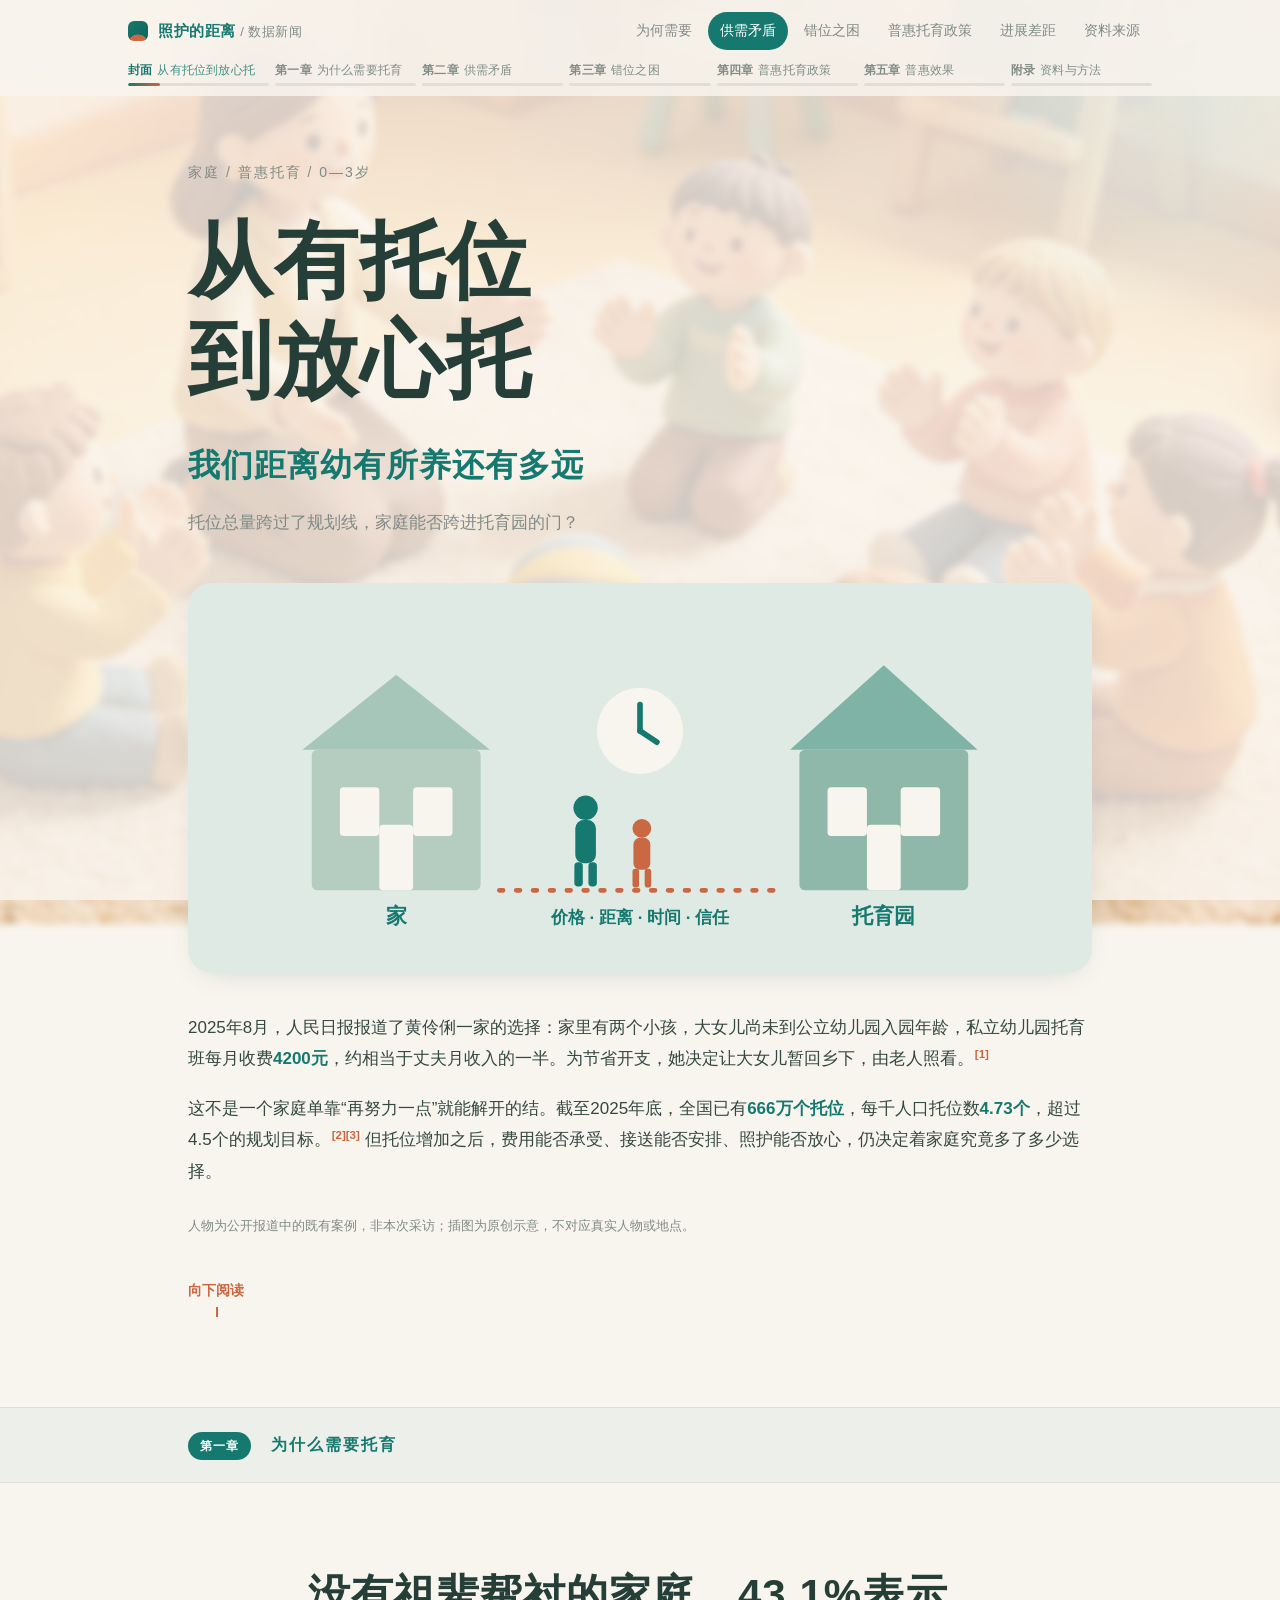
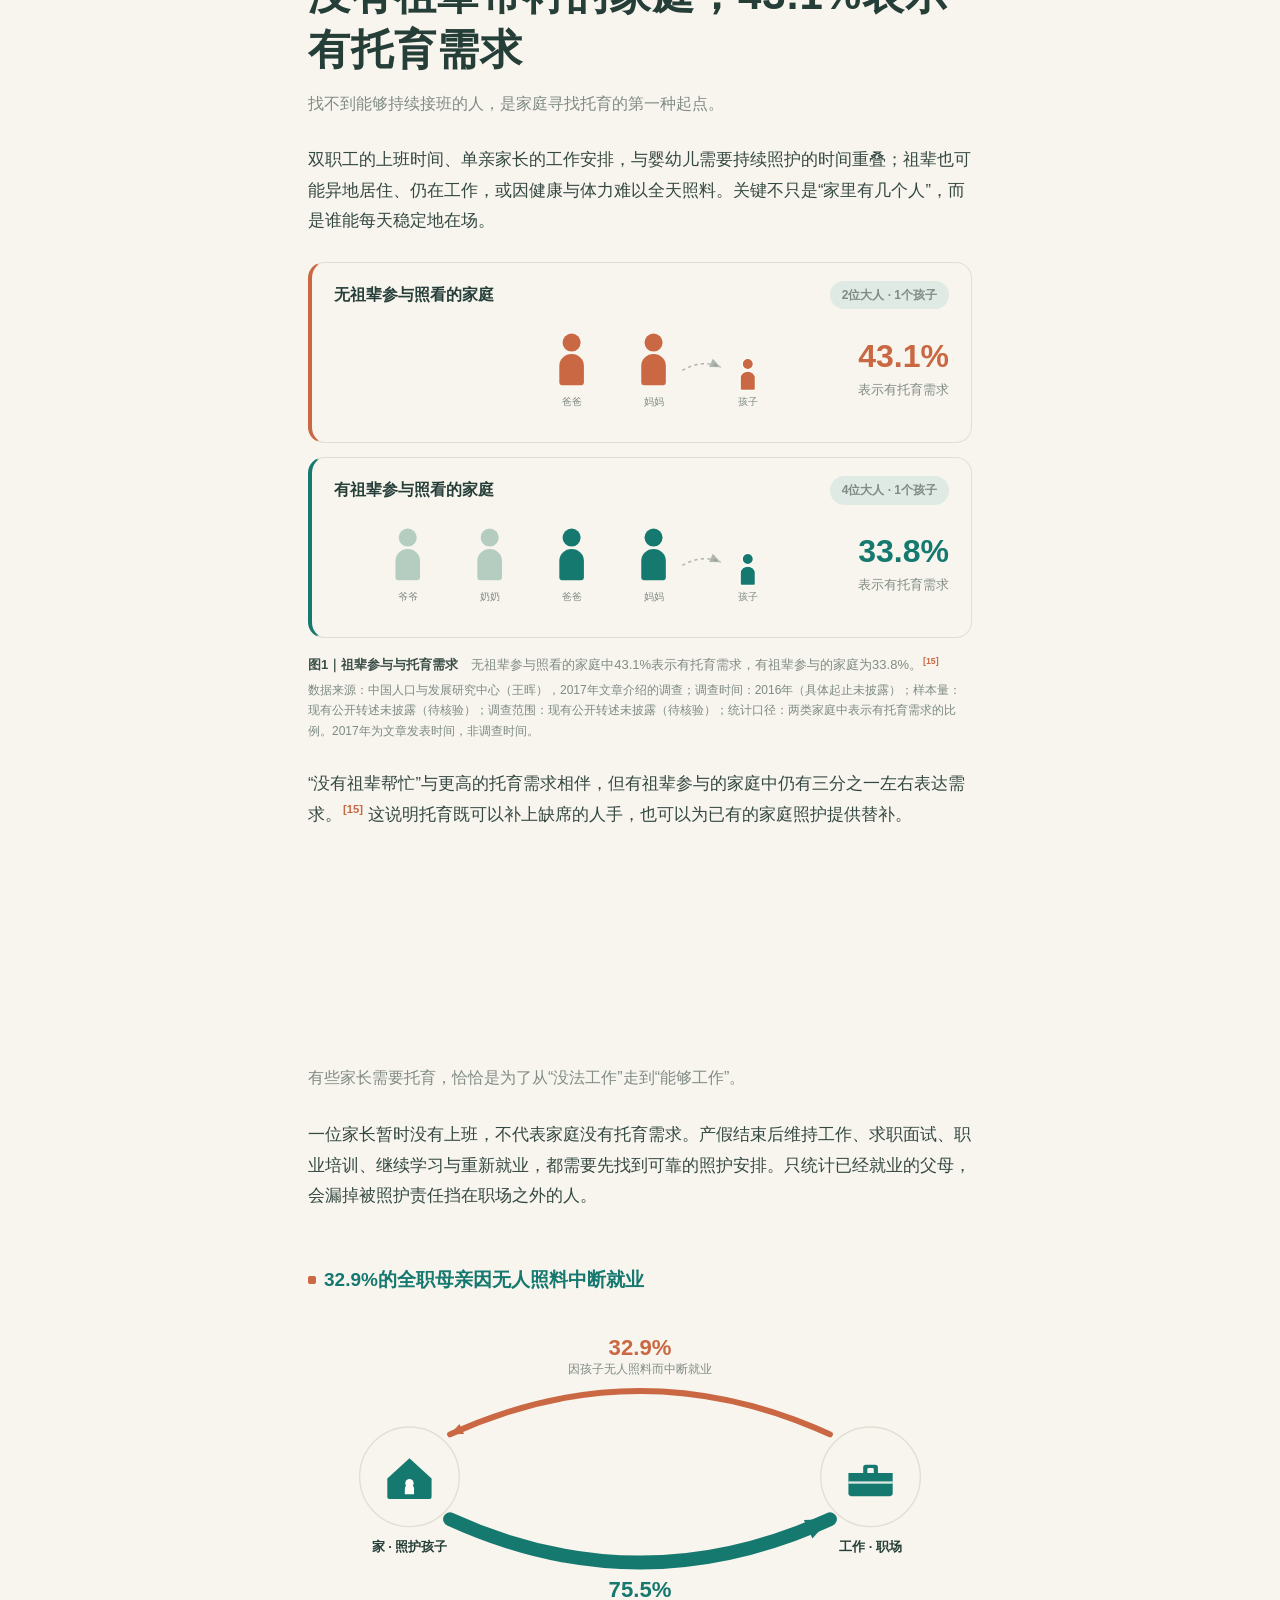
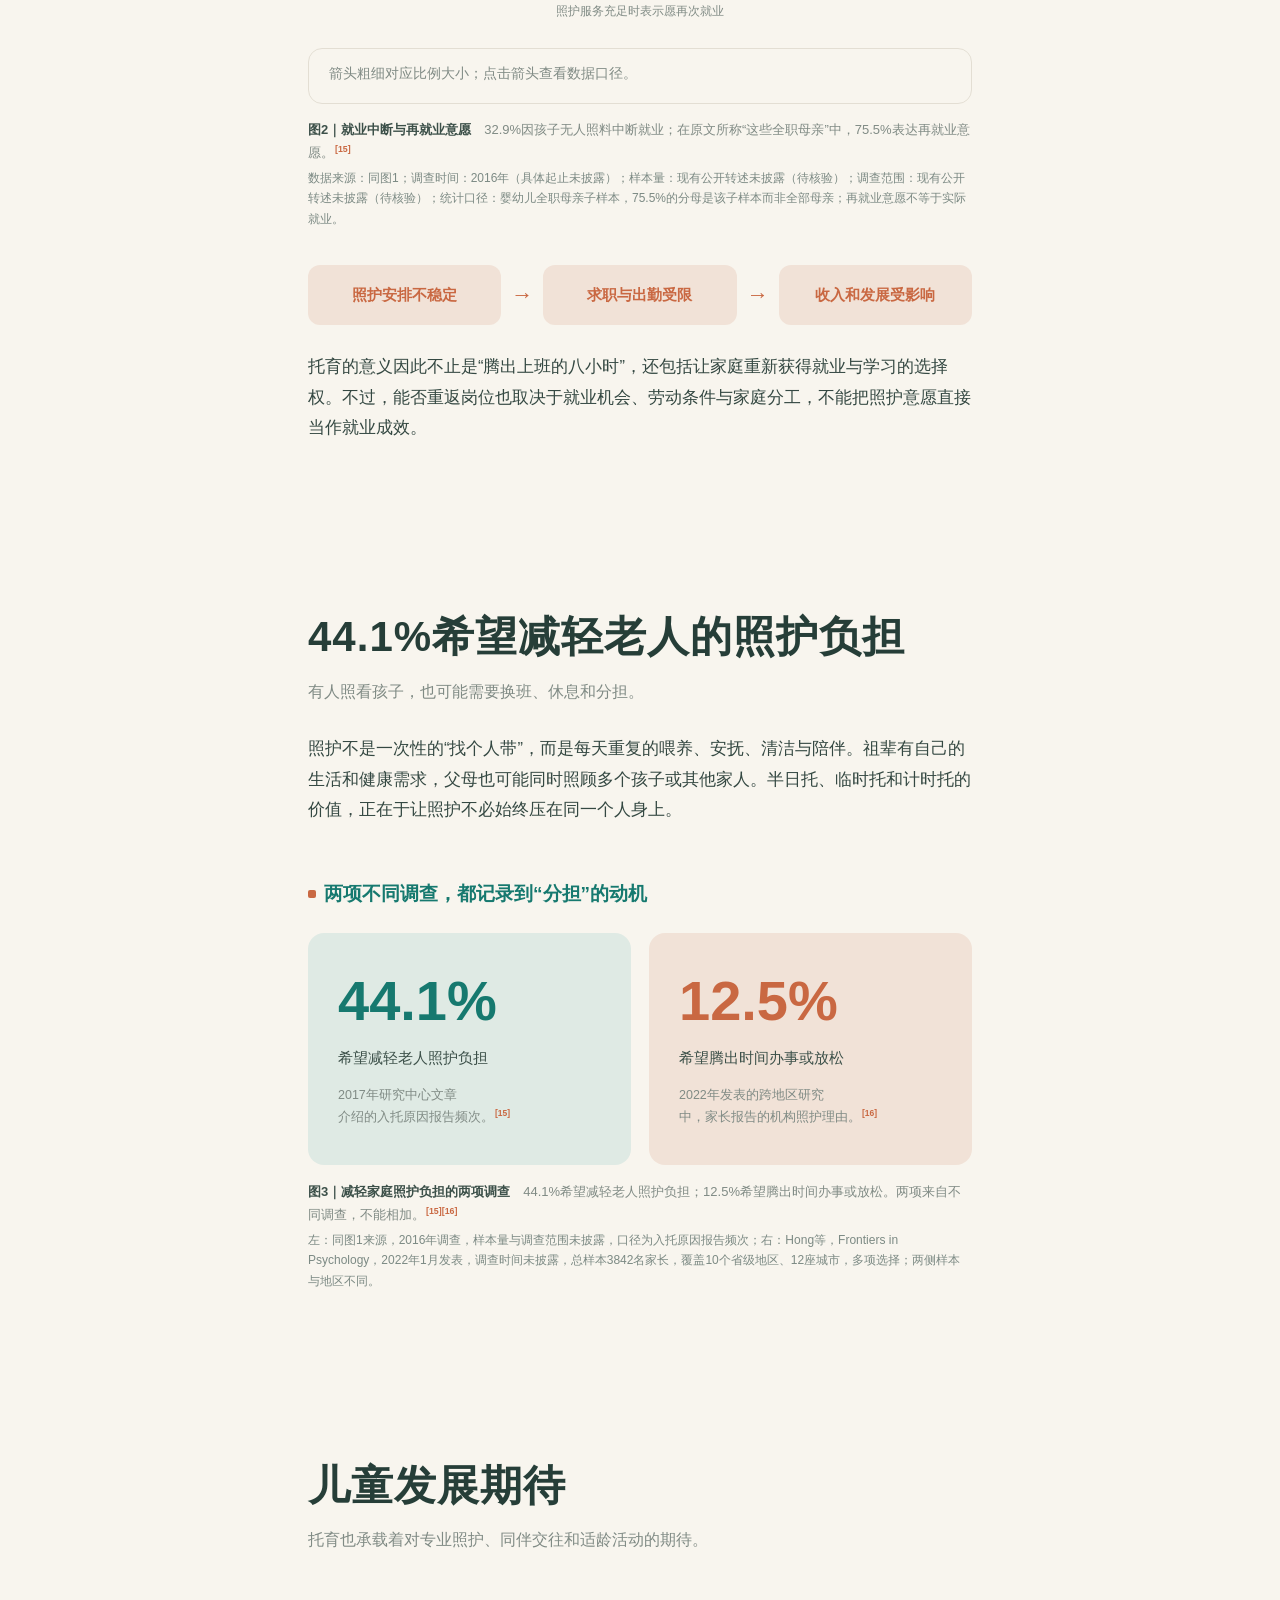
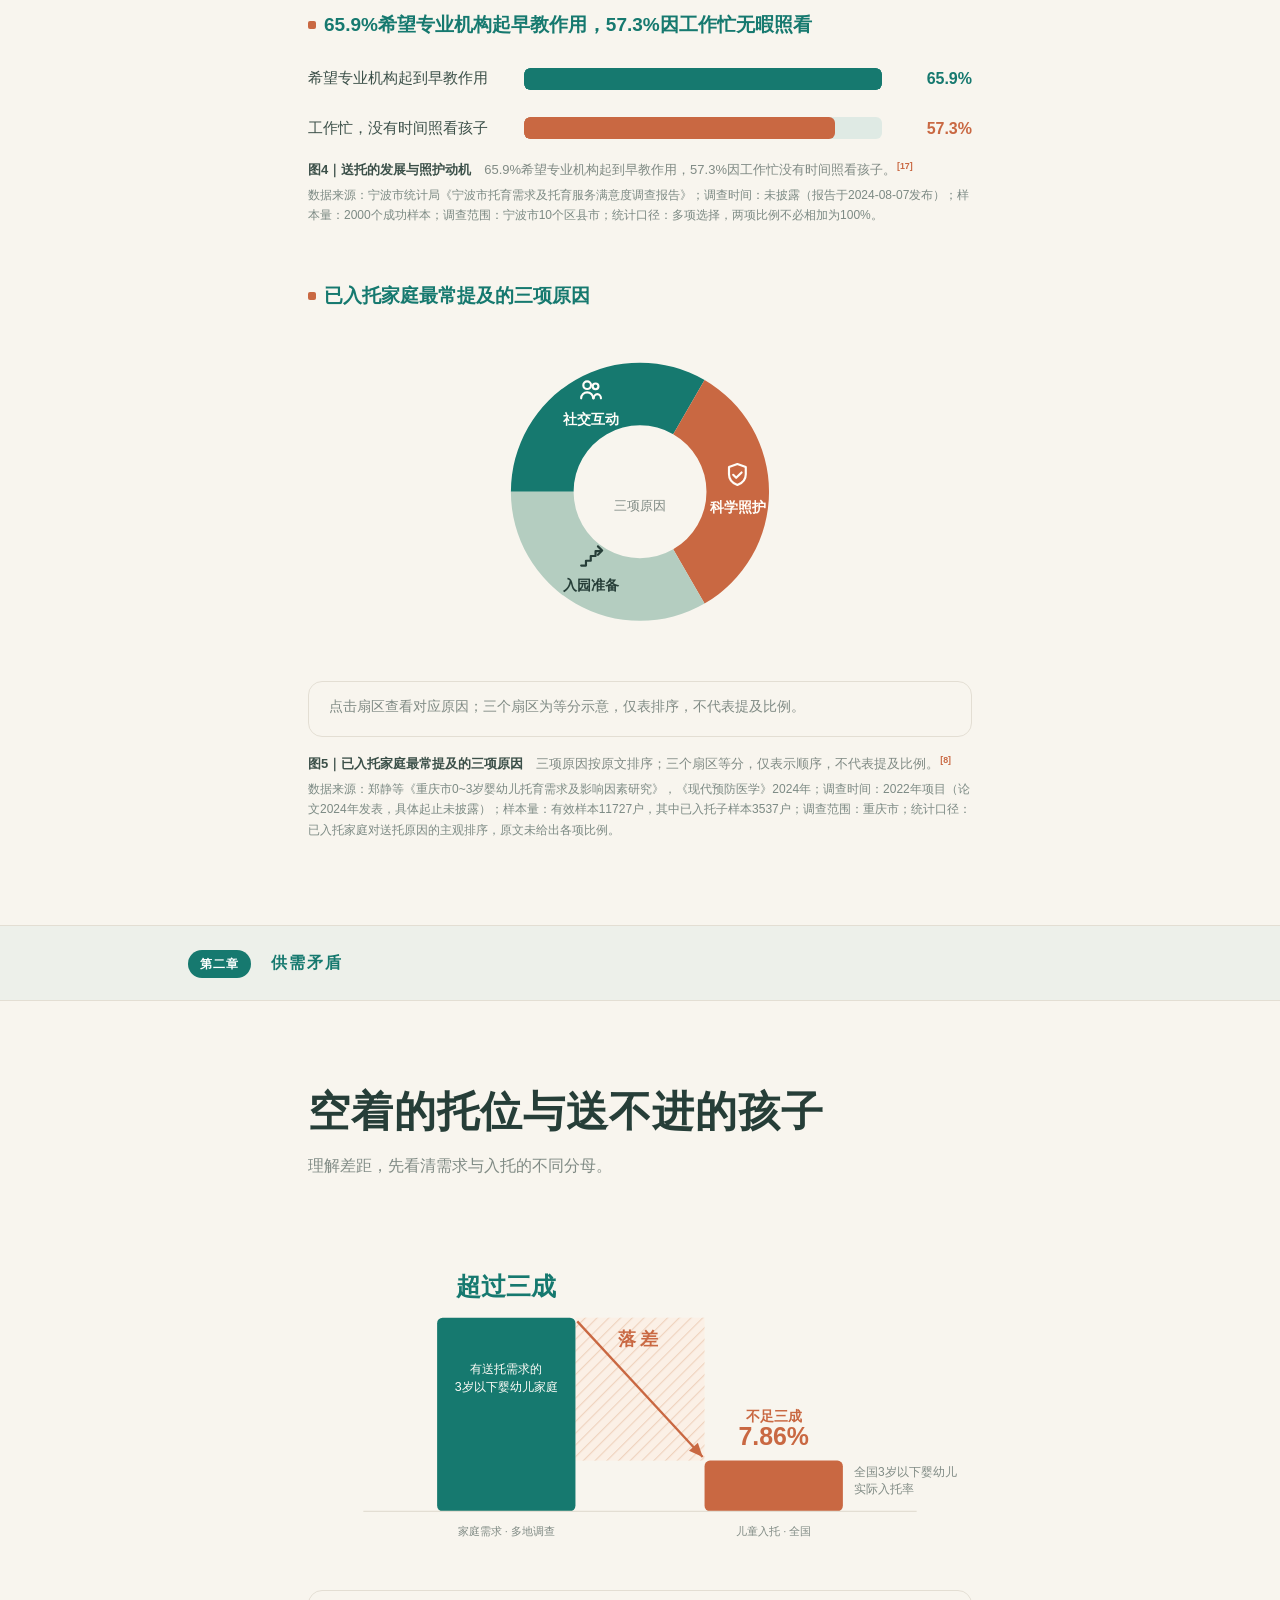
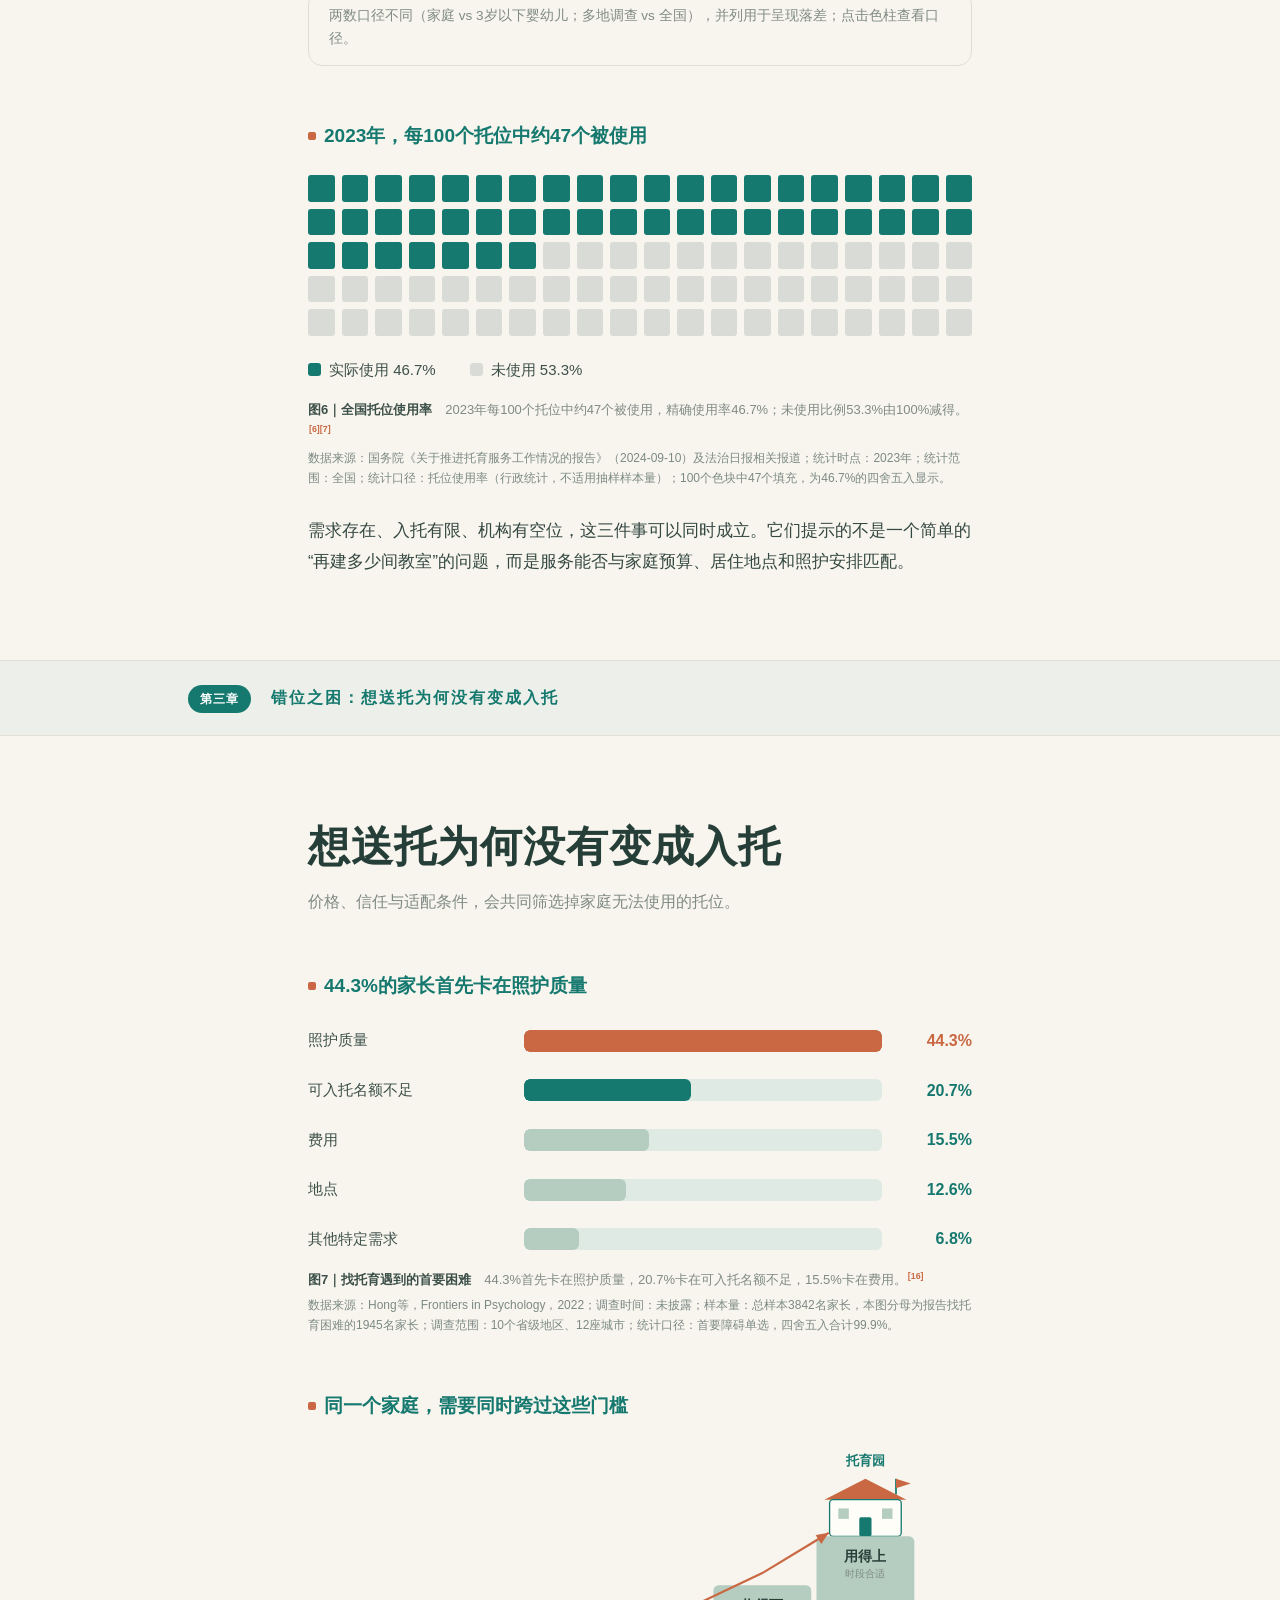
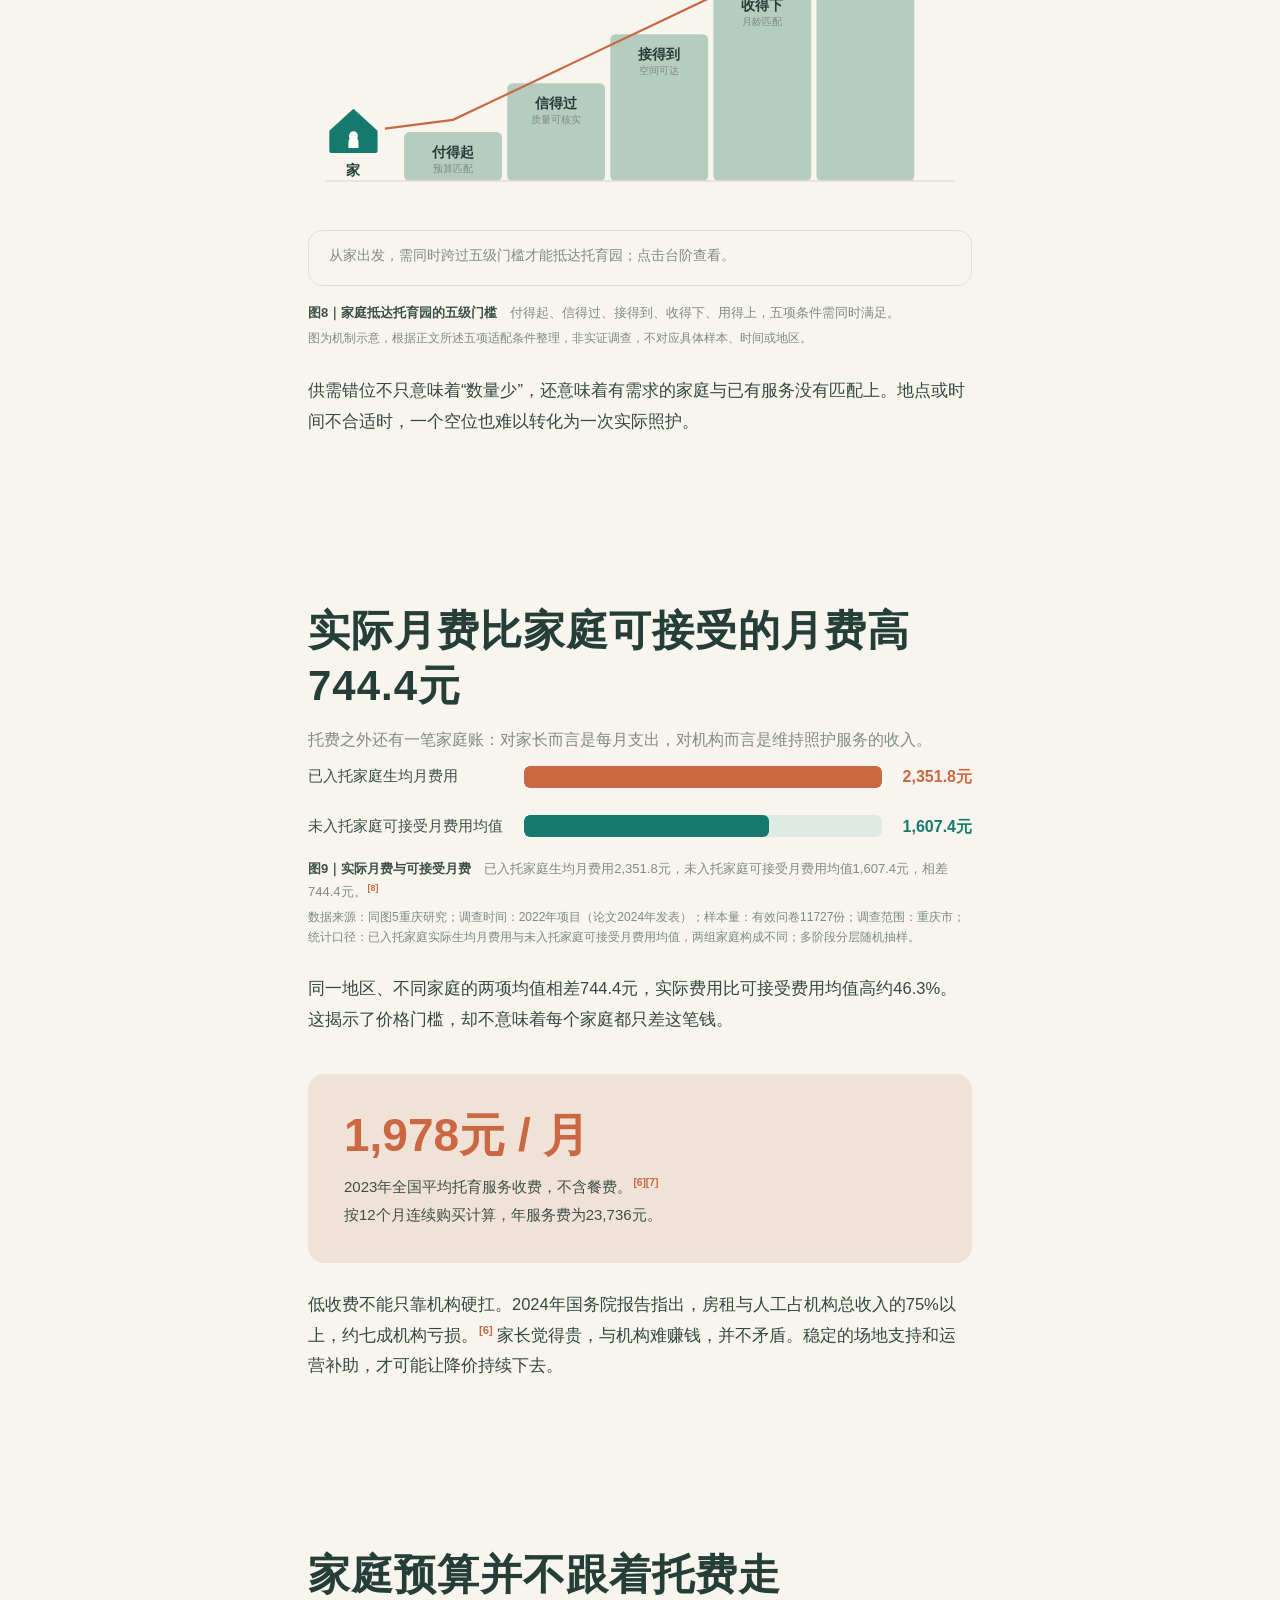
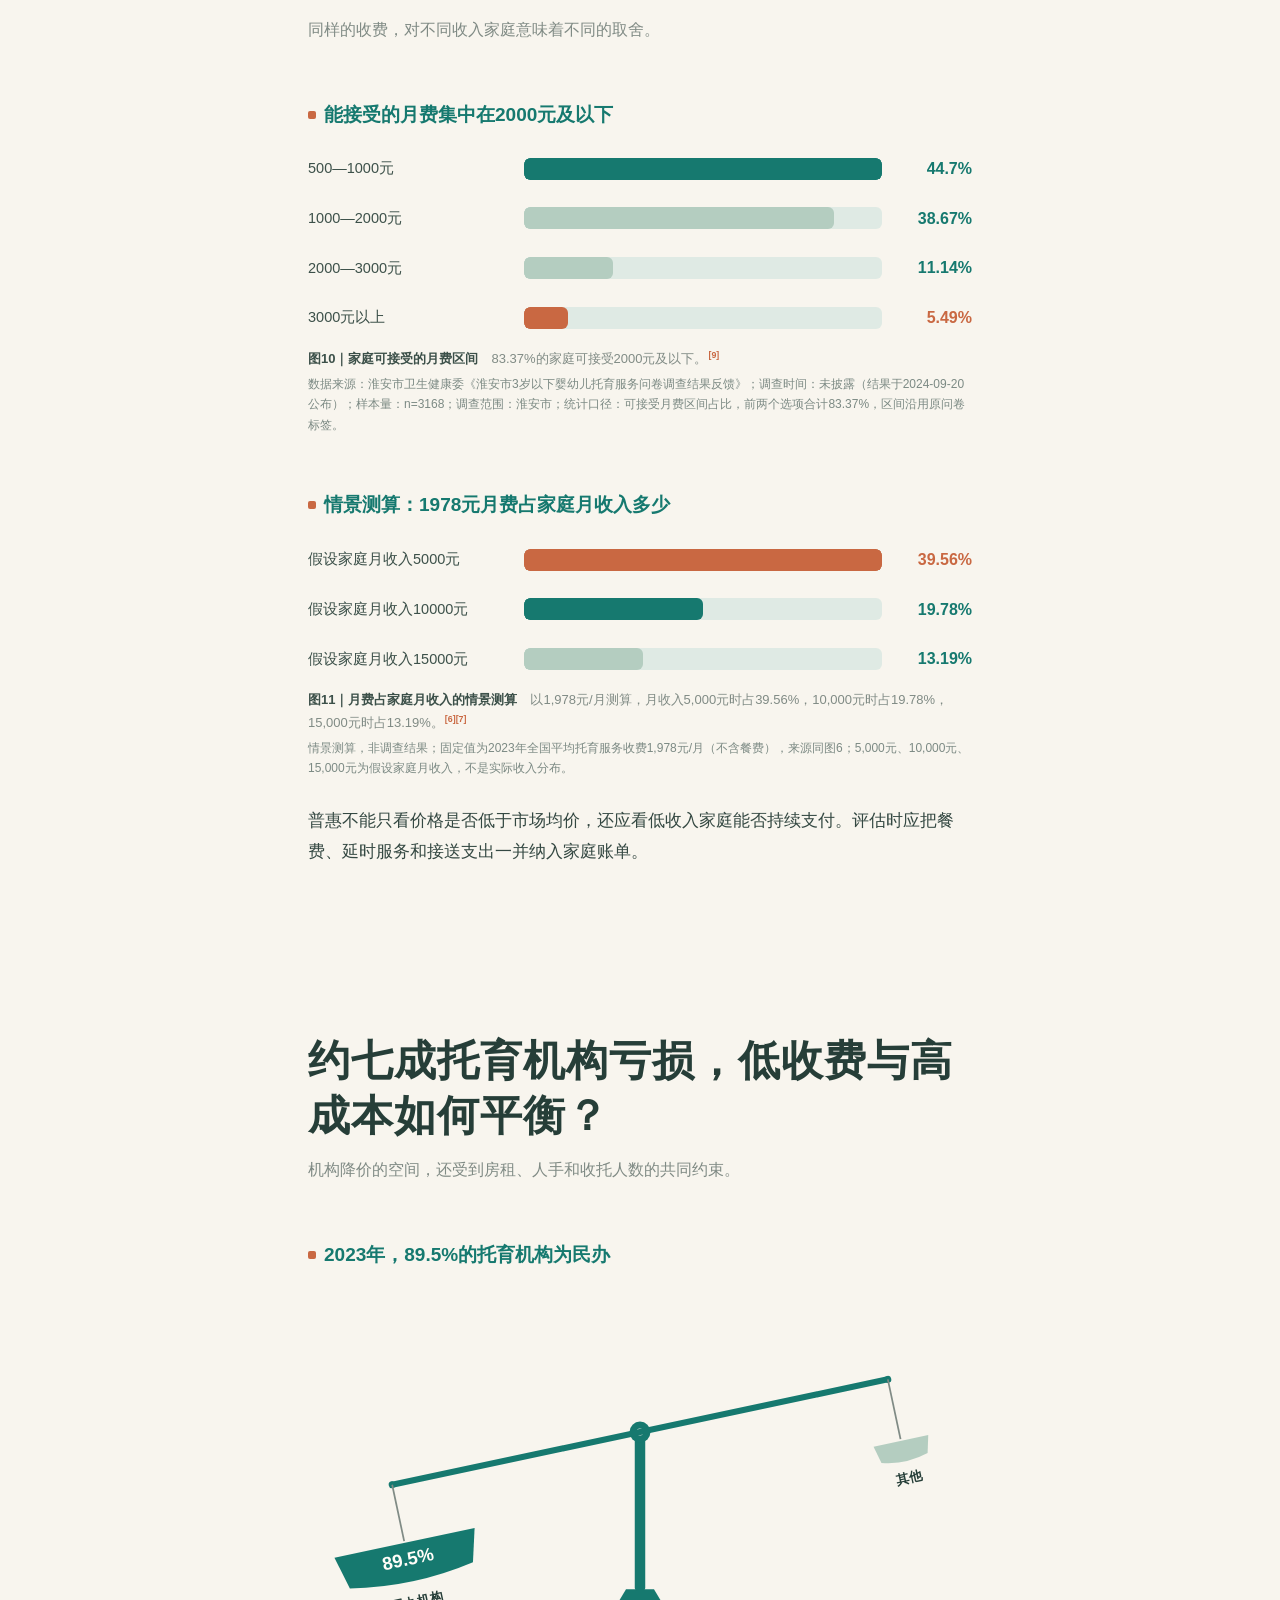
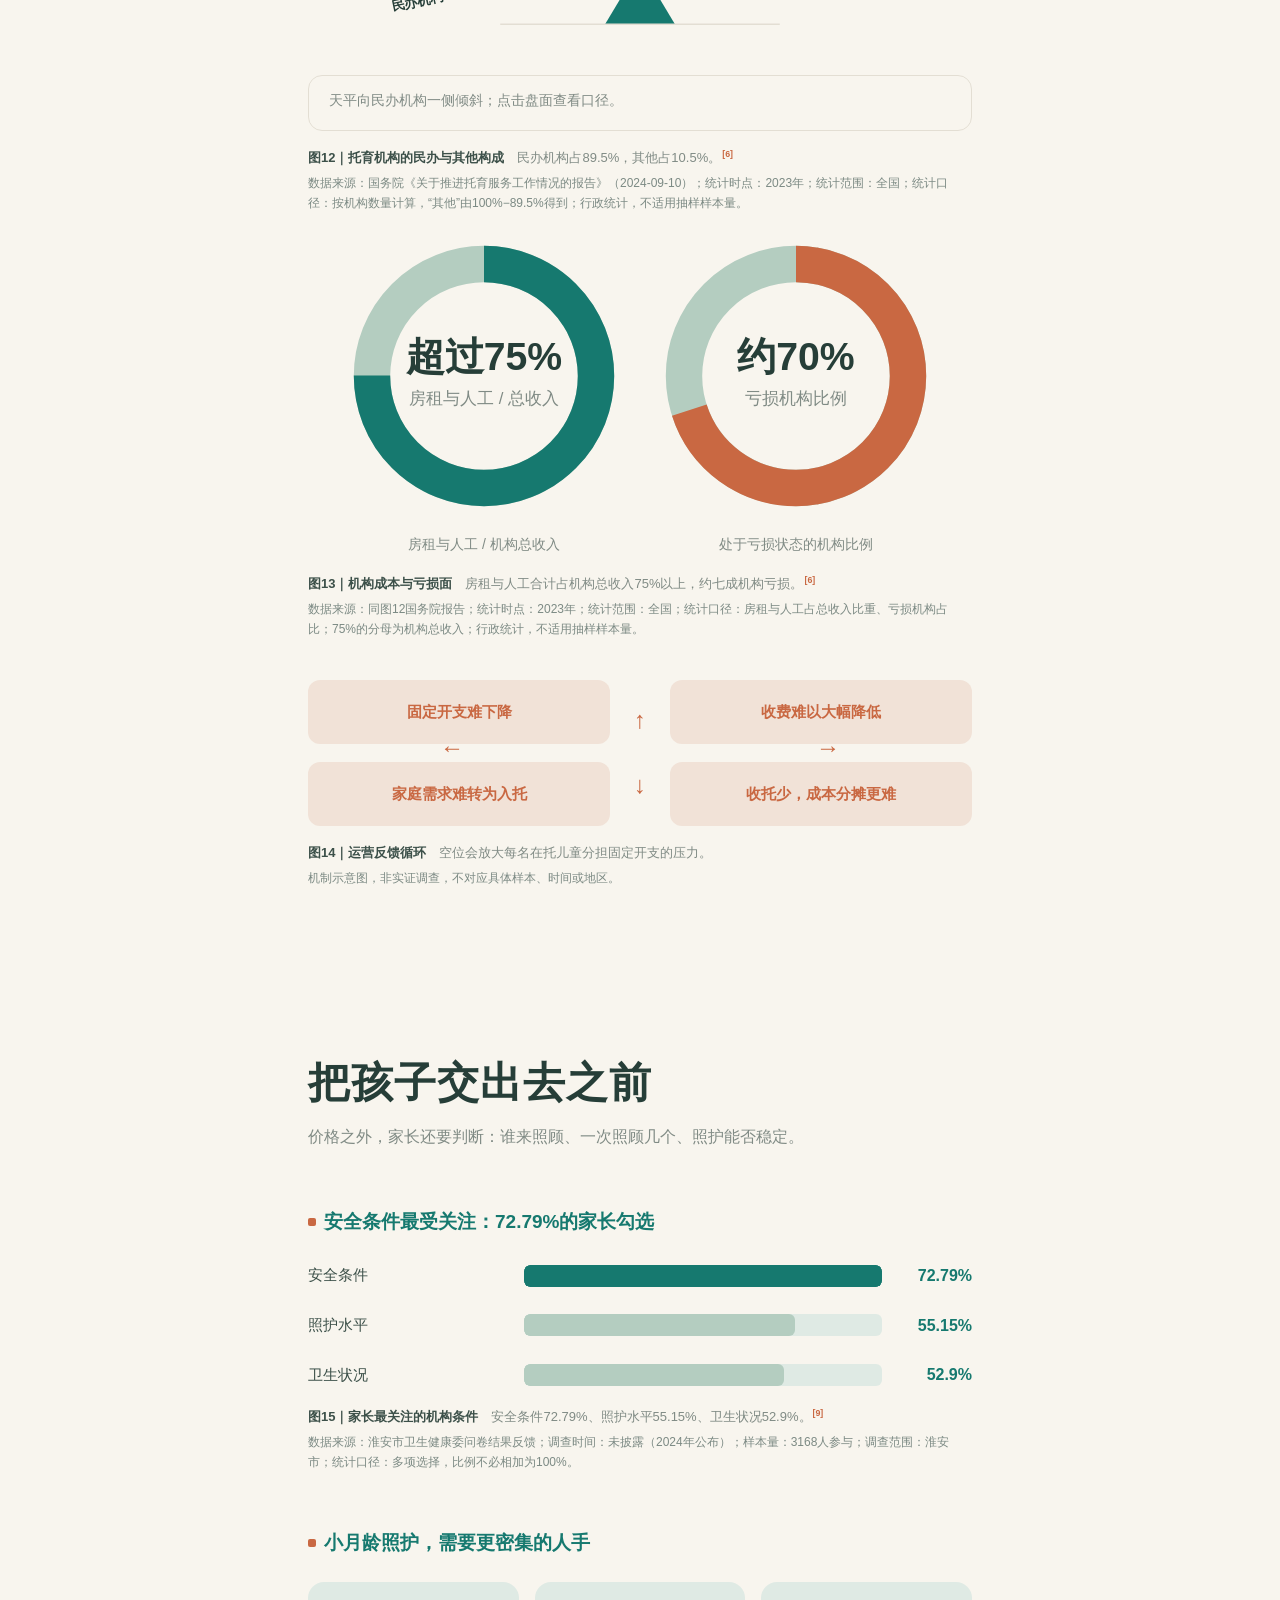
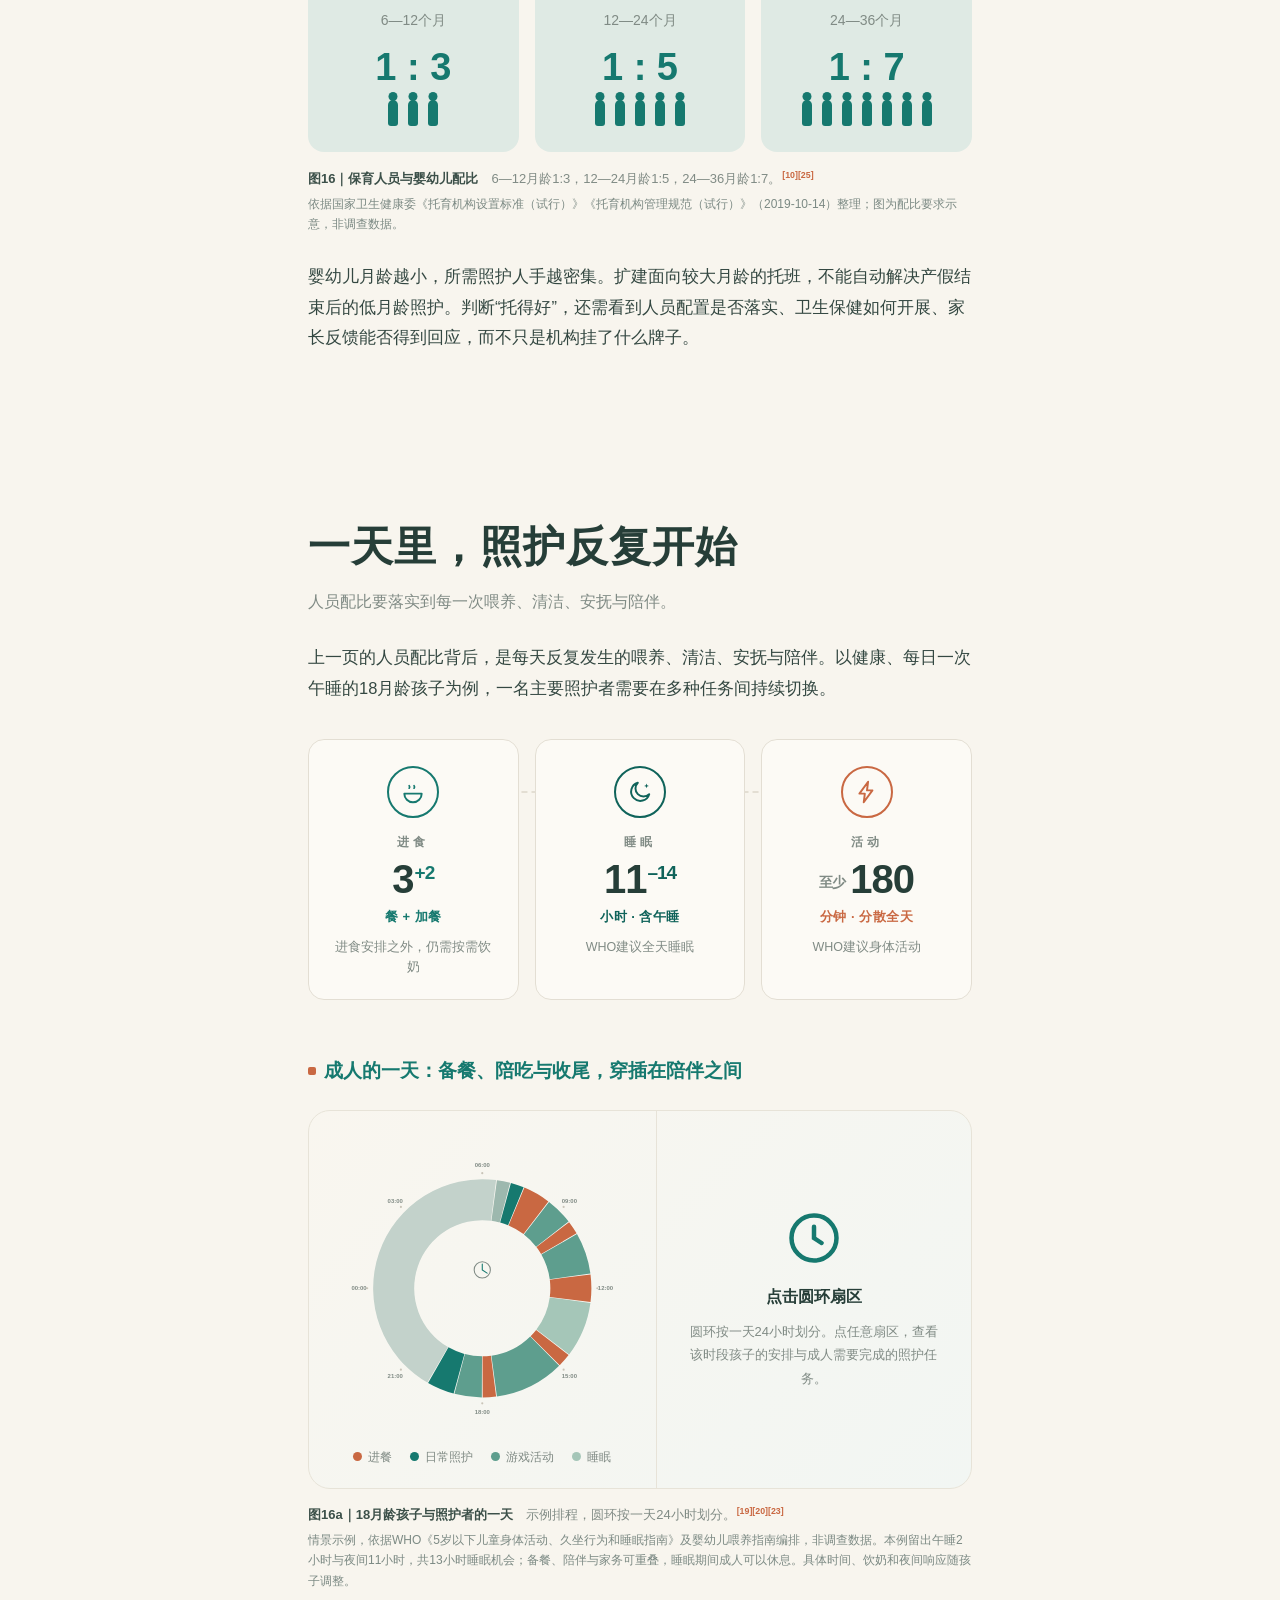
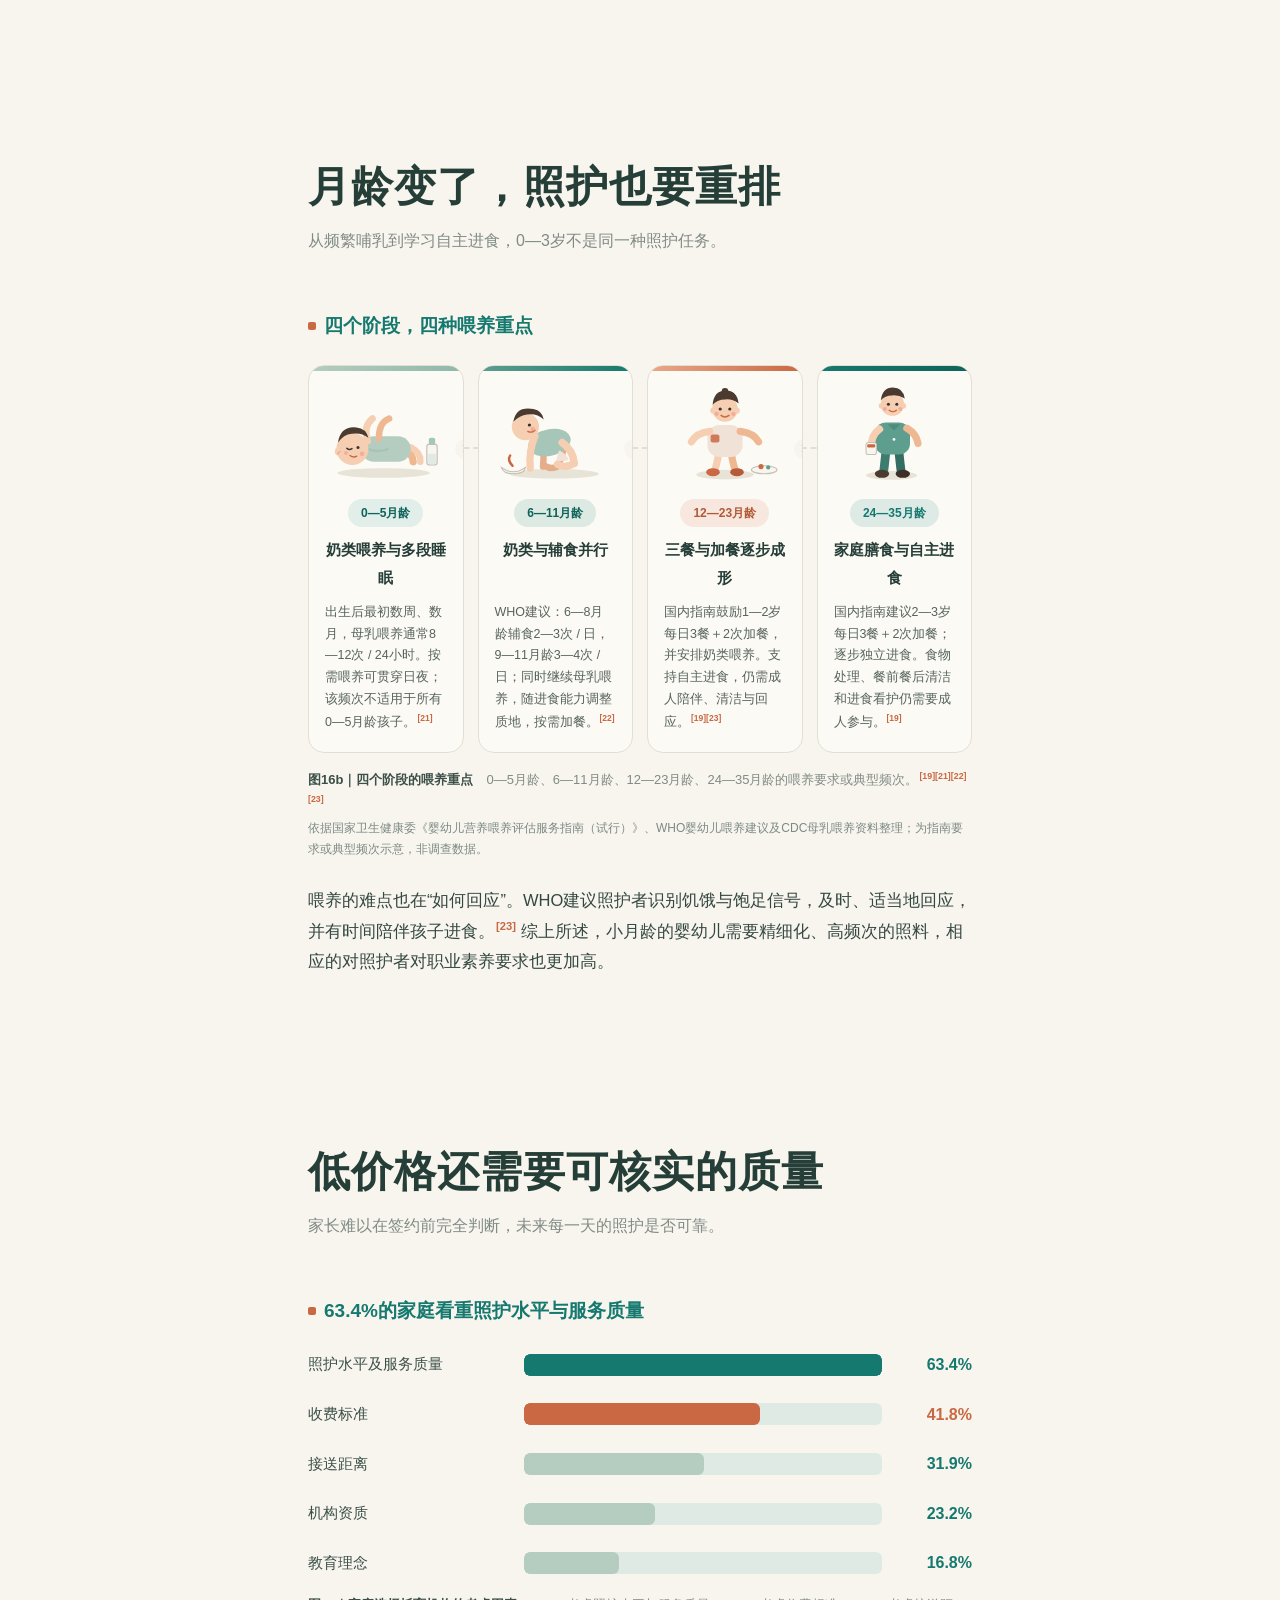
==== commit 1f7e7a45: "Add files via upload" ====
--- a/index.html
+++ b/index.html
@@ -3,7 +3,7 @@
 <head>
 <meta charset="UTF-8">
 <meta name="viewport" content="width=device-width, initial-scale=1.0">
-<title>从有托位到能入托 · 照护的距离 | 数据新闻</title>
+<title>从有托位到放心托 · 照护的距离 | 数据新闻</title>
 <meta name="description" content="托位总量跨过了规划线，家庭能否跨进托育园的门？——关于0—3岁普惠托育的数据新闻。">
 <link rel="stylesheet" href="style.css?v=20261027e">
 </head>
@@ -39,7 +39,7 @@
     <p class="hero-kicker reveal">家庭 / 普惠托育 / 0—3岁</p>
     <h1 class="hero-title">
       <span class="reveft">从有托位</span>
-      <span class="reveft">到能入托</span>
+      <span class="reveft">到放心托</span>
     </h1>
     <p class="hero-sub reveal">我们距离幼有所养还有多远</p>
     <p class="hero-lede reveal">托位总量跨过了规划线，家庭能否跨进托育园的门？</p>
@@ -1476,13 +1476,13 @@
 
 <footer class="site-footer">
   <div class="container">
-    <p><strong>从有托位到能入托 · 照护的距离</strong></p>
+    <p><strong>从有托位到放心托 · 照护的距离</strong></p>
     <p>数据新闻习作 ｜ 家庭 / 普惠托育 / 0—3岁 ｜ 检索截至 2026-10-08</p>
     <a href="#cover" class="back-top">回到顶部 ↑</a>
   </div>
 </footer>
 
-<script src="main.js?v=20261027i"></script>
+<script src="main.js?v=20261029a"></script>
 <script src="beijing-map.js?v=20261009"></script>
 </body>
 </html>
--- a/style.css
+++ b/style.css
@@ -5,7 +5,6 @@
 
 :root{
   --bg:#F8F5EE;
-  --bg-alt:#F4EFE6;
   --teal:#16796F;
   --teal-deep:#0F635A;
   --sage:#DFEAE4;
@@ -26,8 +25,8 @@
 }
 
 *{margin:0;padding:0;box-sizing:border-box}
-html{scroll-behavior:smooth;scroll-padding-top:74px}
-section[id],.chapter-tag[id]{scroll-margin-top:74px}
+html{scroll-behavior:smooth;scroll-padding-top:104px}
+section[id],.chapter-tag[id]{scroll-margin-top:104px}
 body{
   font-family:var(--font);
   background:var(--bg);
@@ -85,11 +84,25 @@
 .site-nav a.active{color:#fff;background:var(--teal)}
 .nav-toggle{display:none;flex-direction:column;gap:5px;background:none;border:0;cursor:pointer;padding:6px}
 .nav-toggle span{width:22px;height:2px;background:var(--teal);border-radius:2px;transition:.3s}
-.progress-bar{position:absolute;left:0;right:0;bottom:0;height:3px;background:transparent}
-.progress-fill{height:100%;width:0;background:linear-gradient(90deg,var(--teal),var(--orange));border-radius:0 3px 3px 0}
+/* ===== 章节目录进度条 ===== */
+.chapter-track{max-width:1080px;margin:0 auto;padding:0 28px 9px;display:flex;gap:6px}
+.ct-item{
+  flex:1 1 0;min-width:0;display:flex;flex-direction:column;gap:5px;
+  color:var(--muted);font-size:11.5px;line-height:1.4;letter-spacing:.2px;
+  white-space:nowrap;transition:color .25s;
+}
+.ct-item .ct-lbl{display:flex;align-items:baseline;gap:5px;min-width:0;overflow:hidden}
+.ct-item .ct-idx{font-weight:600;flex:none}
+.ct-item .ct-name{font-weight:500;color:#7f8d87;overflow:hidden;text-overflow:ellipsis}
+.ct-item:hover{color:var(--teal)}
+.ct-item.active .ct-idx{color:var(--teal);font-weight:700}
+.ct-item.active .ct-name{color:var(--teal);opacity:.8}
+.ct-bar{position:relative;display:block;height:3px;border-radius:2px;background:var(--hairline);overflow:hidden}
+.ct-item.done .ct-bar{background:rgba(22,121,111,.42)}
+.ct-fill{position:absolute;left:0;top:0;bottom:0;width:0;background:linear-gradient(90deg,var(--teal),var(--orange));border-radius:2px;transition:width .25s ease-out}
 
 /* ===== 封面 ===== */
-.hero{padding:128px 0 90px;position:relative;overflow:hidden}
+.hero{padding:160px 0 90px;position:relative;overflow:hidden}
 .hero::before{
   content:"";position:absolute;top:-180px;right:-160px;width:520px;height:520px;border-radius:50%;
   background:radial-gradient(circle,var(--sage) 0%,transparent 70%);opacity:.7;pointer-events:none;
@@ -133,7 +146,6 @@
 
 /* ===== 通用章节 ===== */
 .page-section{padding:84px 0}
-.page-section.alt-bg{background:var(--bg-alt)}
 .sec-eyebrow{color:var(--muted);font-size:13px;letter-spacing:2px;margin-bottom:14px}
 .sec-title{font-size:clamp(30px,4.4vw,42px);font-weight:800;line-height:1.3;color:var(--ink);letter-spacing:1px}
 .sec-sub{color:var(--muted);font-size:16px;margin-top:12px;font-weight:500}
@@ -148,6 +160,8 @@
 .chart-title.quote-title{color:var(--teal)}
 .chart-note{margin-top:16px;font-size:13px;color:var(--muted);line-height:1.75}
 .chart-note.tight{margin-top:-10px;margin-bottom:6px}
+.chart-note>b{color:#3c5049;font-weight:700}
+.note-src{display:block;margin-top:3px;font-size:12px;color:#7c8a84;line-height:1.7}
 
 /* ===== 条形图 ===== */
 .bar-chart{display:flex;flex-direction:column;gap:20px;margin-top:8px}
@@ -441,34 +455,6 @@
 .donut-item{flex:1;min-width:200px;max-width:280px;text-align:center}
 .donut-svg{width:100%;height:auto;overflow:visible;--C:502.65}
 .donut-bg{fill:none;stroke:var(--sage-3);stroke-width:26}
-.donut-fill{fill:none;stroke-width:26;transform:rotate(-90deg);transform-origin:center;stroke-dasharray:var(--C) var(--C);stroke-dashoffset:var(--C);transition:stroke-dashoffset 1.2s ease .2s}
-.two-donut.in .donut-fill{stroke-dashoffset:calc(var(--C) * (1 - var(--frac)))}
-.donut-fill.teal{stroke:var(--teal)}
-.donut-fill.orange{stroke:var(--orange)}
-.donut-num{font-size:24px;font-weight:800;text-anchor:middle;fill:var(--ink);pointer-events:none}
-.donut-cap{font-size:11px;fill:var(--muted);text-anchor:middle;pointer-events:none}
-.donut-label{margin-top:6px;font-size:14px;color:var(--muted)}
-
-/* ===== 运营数据双环形图 ===== */
-.two-donut{display:flex;gap:32px;justify-content:center;align-items:flex-start;margin-top:22px;flex-wrap:wrap}
-.donut-item{flex:1;min-width:200px;max-width:280px;text-align:center}
-.donut-svg{width:100%;height:auto;overflow:visible;--C:502.65}
-.donut-bg{fill:none;stroke:var(--sage-3);stroke-width:26}
-.donut-fill{fill:none;stroke-width:26;transform:rotate(-90deg);transform-origin:center;stroke-dasharray:var(--C) var(--C);stroke-dashoffset:var(--C);transition:stroke-dashoffset 1.2s ease .2s,opacity .25s;cursor:pointer;outline:none}
-.two-donut.in .donut-fill{stroke-dashoffset:calc(var(--C) * (1 - var(--frac)))}
-.donut-fill.teal{stroke:var(--teal)}
-.donut-fill.orange{stroke:var(--orange)}
-.donut-fill:focus-visible{stroke:var(--teal-deep);stroke-width:30}
-.donut-num{font-size:28px;font-weight:800;text-anchor:middle;fill:var(--ink);pointer-events:none;transition:fill .25s}
-.donut-item.active .donut-num{fill:var(--teal)}
-.donut-cap{font-size:12px;fill:var(--muted);text-anchor:middle;pointer-events:none}
-.donut-label{margin-top:6px;font-size:14px;color:var(--muted)}
-
-/* ===== 运营数据双环形图 ===== */
-.two-donut{display:flex;gap:32px;justify-content:center;align-items:flex-start;margin-top:22px;flex-wrap:wrap}
-.donut-item{flex:1;min-width:200px;max-width:280px;text-align:center}
-.donut-svg{width:100%;height:auto;overflow:visible;--C:502.65}
-.donut-bg{fill:none;stroke:var(--sage-3);stroke-width:26}
 .donut-fill{fill:none;stroke-width:26;transform:rotate(-90deg);transform-origin:center;stroke-dasharray:var(--C) var(--C);stroke-dashoffset:var(--C);transition:stroke-dashoffset 1.2s ease .2s,opacity .25s;cursor:pointer;outline:none}
 .two-donut.in .donut-fill{stroke-dashoffset:calc(var(--C) * (1 - var(--frac)))}
 .donut-fill.teal{stroke:var(--teal)}
@@ -976,7 +962,7 @@
 /* ===== 响应式 ===== */
 @media (max-width:900px){
   .site-nav{
-    position:fixed;top:62px;left:0;right:0;
+    position:fixed;top:96px;left:0;right:0;
     flex-direction:column;gap:0;
     background:rgba(248,245,238,.97);backdrop-filter:blur(14px);
     border-bottom:1px solid var(--hairline);
@@ -995,7 +981,12 @@
   body{font-size:15.5px}
   .container{padding:0 20px}
   .header-inner{padding:0 20px}
-  .hero{padding:104px 0 70px}
+  .chapter-track{padding:0 20px 8px;gap:12px;overflow-x:auto;scrollbar-width:none;-ms-overflow-style:none;scroll-behavior:smooth}
+  .chapter-track::-webkit-scrollbar{display:none}
+  .ct-item{flex:0 0 auto;min-width:0;font-size:11px;letter-spacing:0}
+  .ct-item .ct-name{overflow:visible;text-overflow:clip}
+  .ct-item .ct-lbl{gap:4px}
+  .hero{padding:132px 0 70px}
   .hero-illu{padding:14px}
   .page-section{padding:64px 0}
   .bar-row{grid-template-columns:1fr auto;gap:6px 12px}
@@ -1017,6 +1008,8 @@
   .gap-in{font-size:16px}
   .gap-side{font-size:15px}
   .gap-denom{font-size:13px}
+  .chart-note{font-size:13px;line-height:1.8}
+  .note-src{font-size:12.5px;line-height:1.8}
   .gap-word{font-size:21px}
   .gap-sub{font-size:16px}
   .pie-lbl{font-size:17px}
@@ -1057,3 +1050,107 @@
   .bj-map-wrap{grid-template-columns:1fr;padding:18px}
   .bj-map-info{min-height:120px}
 }
+
+/* ===== 第五章：普惠效果 ===== */
+.chapter5-hero{padding:56px max(5vw,24px) 40px;text-align:center;background:var(--paper)}
+.chapter5-hero .container narrow{max-width:760px}
+.chapter5-hero h1{font-size:clamp(28px,3.2vw,42px);line-height:1.4;letter-spacing:-.02em;margin:16px 0 22px;color:var(--ink)}
+.chapter5-hero .deck{font-size:clamp(18px,2.2vw,26px);line-height:1.55;color:var(--teal);font-weight:600;margin-bottom:18px}
+.chapter5-hero .intro{font-size:16px;line-height:1.9;color:var(--ink);opacity:.9}
+.material-strip{border-block:1px solid var(--line);max-width:1170px;margin:0 auto 36px;display:flex;flex-wrap:wrap;justify-content:center;column-gap:55px;padding:18px 20px;background:var(--paper)}
+.material-strip span{font-size:14px;color:var(--muted)}
+.material-strip b{font-size:22px;color:var(--teal);margin-right:4px}
+.material-strip p{flex-basis:100%;text-align:center;font-size:11px;color:var(--muted);margin:5px 0 0}
+.prose{max-width:760px;margin:0 auto}
+.prose p{margin:18px 0;font-size:17px;line-height:1.95;color:var(--ink)}
+.prose strong{font-weight:650;color:var(--ink)}
+.split{display:grid;grid-template-columns:1fr 1.25fr;gap:30px;max-width:1000px;margin:36px auto;align-items:stretch}
+.quote{max-width:760px;margin:28px auto;padding:22px 26px;background:#e8ede1;border-left:3px solid var(--sage);border-radius:0 12px 12px 0}
+.quote .quote-tag{font-size:11px;letter-spacing:.09em;color:var(--muted);margin:0 0 8px;text-transform:uppercase}
+.quote blockquote{font-size:22px;line-height:1.75;margin:0;font-weight:550;color:var(--ink)}
+.quote .quote-meta{font-size:12px;color:var(--muted);margin:12px 0 2px}
+.quote .quote-note{font-size:13px;color:var(--muted);line-height:1.8;margin:6px 0 0}
+.quote details{margin:12px 0 0;padding:0;border:0;font-size:13px}
+.quote summary{font-size:12px;cursor:pointer;color:var(--teal);font-weight:600}
+.quote details p{font-size:14px;line-height:1.85;margin:8px 0 0}
+.quote details small{font-size:11px;color:var(--muted);line-height:1.8}
+.receipt{padding:26px;background:var(--paper);border:1px dashed var(--sage);border-radius:6px;position:relative}
+.receipt .eyebrow{font-size:11px;letter-spacing:.1em;color:var(--muted);text-transform:uppercase}
+.receipt-number{font-size:36px;font-weight:750;line-height:1.3;color:var(--orange);margin:18px 0}
+.receipt-number span{display:block;font-size:16px;font-weight:400;color:var(--muted);margin-top:6px}
+.receipt p:not(.eyebrow){font-size:18px;margin:12px 0;color:var(--ink)}
+.receipt-rule{margin:20px 0;border-top:1px dashed var(--line)}
+.receipt small{font-size:12px;color:var(--muted);line-height:1.8}
+.takeaway{padding:22px 26px;background:#dce5d2;border-radius:6px;font-size:17px;line-height:1.9;color:var(--ink);margin:22px 0}
+.takeaway span{display:block;font-size:12px;letter-spacing:.14em;color:var(--teal);font-weight:700;margin-bottom:8px;text-transform:uppercase}
+.unknown{display:flex;gap:16px;align-items:center;padding:16px 20px;background:#ecefe7;margin:8px 0 14px;border-radius:8px;border:1px solid var(--line)}
+.unknown strong{color:var(--teal);white-space:nowrap;font-size:18px;flex-shrink:0}
+.unknown span{font-size:13px;line-height:1.8;color:var(--muted)}
+.evaluation{margin:26px 0}
+.evaluation table{width:100%;max-width:520px;margin:0 auto;border-collapse:separate;border-spacing:0;table-layout:fixed;border-radius:8px;overflow:hidden;line-height:1.7;font-size:13.5px;background:var(--card);box-shadow:0 8px 22px -18px rgba(22,80,70,.45)}
+.evaluation th{text-align:left;color:var(--teal-deep);background:var(--sage);padding:9px 14px;font-weight:600;font-size:12.5px;letter-spacing:.02em}
+.evaluation td{padding:8px 14px;border-bottom:1px solid var(--hairline);vertical-align:top;color:#3c5049}
+.evaluation tr:last-child td{border-bottom:0}
+.evaluation td:first-child{width:104px;font-weight:600;color:var(--ink);border-right:1px solid var(--hairline)}
+.last-line{font-size:26px!important;color:var(--teal);font-weight:650;line-height:1.65!important;margin-top:36px!important}
+@media(max-width:800px){
+  .split{grid-template-columns:1fr;gap:20px;margin:24px 0}
+  .quote{padding:18px 20px;margin:20px 0}
+  .quote blockquote{font-size:20px}
+  .receipt{padding:22px}
+  .evaluation table{max-width:100%;font-size:12.5px}
+  .evaluation th,.evaluation td{padding:7px 11px}
+  .evaluation td:first-child{width:88px}
+  .unknown{display:block;padding:14px}
+  .unknown strong{font-size:17px;display:block;margin-bottom:6px}
+  .material-strip{column-gap:22px;padding:14px}
+  .material-strip b{font-size:18px}
+  .last-line{font-size:22px!important}
+}
+
+/* ===== 第五章图表组件（统一站点规范） ===== */
+.c5-cap{font-size:12px;color:var(--muted);margin:0 0 12px;line-height:1.7}
+.c5-rank{width:100%;border-collapse:collapse;font-size:13.5px;background:var(--card);border-radius:8px;overflow:hidden;margin:4px 0 8px}
+.c5-rank th{font-size:12px;color:var(--muted);font-weight:600;padding:8px 10px;text-align:center;border-bottom:1px solid var(--hairline)}
+.c5-rank th:first-child,.c5-rank td:first-child{text-align:left}
+.c5-rank td{padding:6px 10px;border-bottom:1px solid var(--hairline);text-align:center;color:var(--ink)}
+.c5-rank tr:last-child td{border-bottom:0}
+.c5-chip{display:inline-block;min-width:26px;padding:1px 0;border-radius:5px;font-weight:700;font-size:12.5px}
+.c5-chip.r1{background:var(--teal);color:#fff}
+.c5-chip.r2{background:var(--sage-2);color:var(--ink)}
+.c5-chip.r3{background:var(--sage);color:var(--muted)}
+.c5-stack{margin:6px 0 20px}
+.c5-stack-row{display:grid;grid-template-columns:130px 1fr;gap:14px;align-items:center;margin-bottom:12px}
+.c5-stack-name{font-size:13.5px;color:var(--ink);font-weight:600}
+.c5-stack-name em{display:block;font-style:normal;font-size:11px;color:var(--muted);font-weight:400}
+.c5-stack-bar{display:flex;height:24px;border-radius:6px;overflow:hidden;background:var(--sage)}
+.c5-stack-bar i{display:block;height:100%}
+.c5-stack-bar .s-teal{background:var(--teal)}
+.c5-stack-bar .s-sage{background:var(--sage-3)}
+.c5-stack-bar .s-sage2{background:var(--sage-2)}
+.c5-stack-bar .s-orange{background:var(--orange)}
+.c5-stack-lbls{display:flex;flex-wrap:wrap;gap:4px 18px;margin-top:8px;font-size:12.5px;color:#3c5049}
+.c5-stack-lbls b{font-weight:700;color:var(--ink)}
+.c5-dot{display:inline-block;width:9px;height:9px;border-radius:2px;margin-right:6px}
+.c5-cards{display:grid;grid-template-columns:repeat(3,1fr);gap:14px;margin-top:8px}
+.c5-card{background:var(--card);border:1px solid var(--hairline);border-top:3px solid var(--teal);border-radius:10px;padding:16px 16px 14px}
+.c5-card h4{font-size:15px;color:var(--teal-deep);margin-bottom:6px}
+.c5-card .q{font-size:14.5px;font-weight:700;color:var(--ink);margin-bottom:4px}
+.c5-card p{font-size:12.5px;color:var(--muted);line-height:1.7;margin:0}
+.c5-arrow{text-align:center;color:var(--sage-3);font-size:18px;line-height:1;margin:12px 0 4px;letter-spacing:60px}
+.c5-band{background:var(--sage);border-radius:10px;padding:14px 18px;text-align:center;font-size:15.5px;font-weight:700;color:var(--teal-deep)}
+.c5-svg{display:block;width:100%;height:auto;overflow:visible;font-family:var(--font)}
+.c5-svg .t-lbl{font-size:13px;fill:var(--ink)}
+.c5-svg .t-val{font-size:12.5px;fill:var(--teal-deep);font-weight:700}
+.c5-svg .t-axis{font-size:10.5px;fill:var(--muted);text-anchor:middle}
+.c5-svg .t-leg{font-size:11.5px;fill:var(--muted)}
+.c5-svg .gridln{stroke:var(--hairline);stroke-width:1}
+.c5-svg .dot-full{fill:var(--sage-3)}
+.c5-svg .dot-fam{fill:var(--teal)}
+.c5-svg .conn{stroke:var(--sage-2);stroke-width:3;stroke-linecap:round}
+@media(max-width:800px){
+  .c5-cards{grid-template-columns:1fr}
+  .c5-arrow{letter-spacing:0}
+  .c5-rank{font-size:12.5px}
+  .c5-stack-row{grid-template-columns:1fr;gap:4px;margin-bottom:14px}
+}
